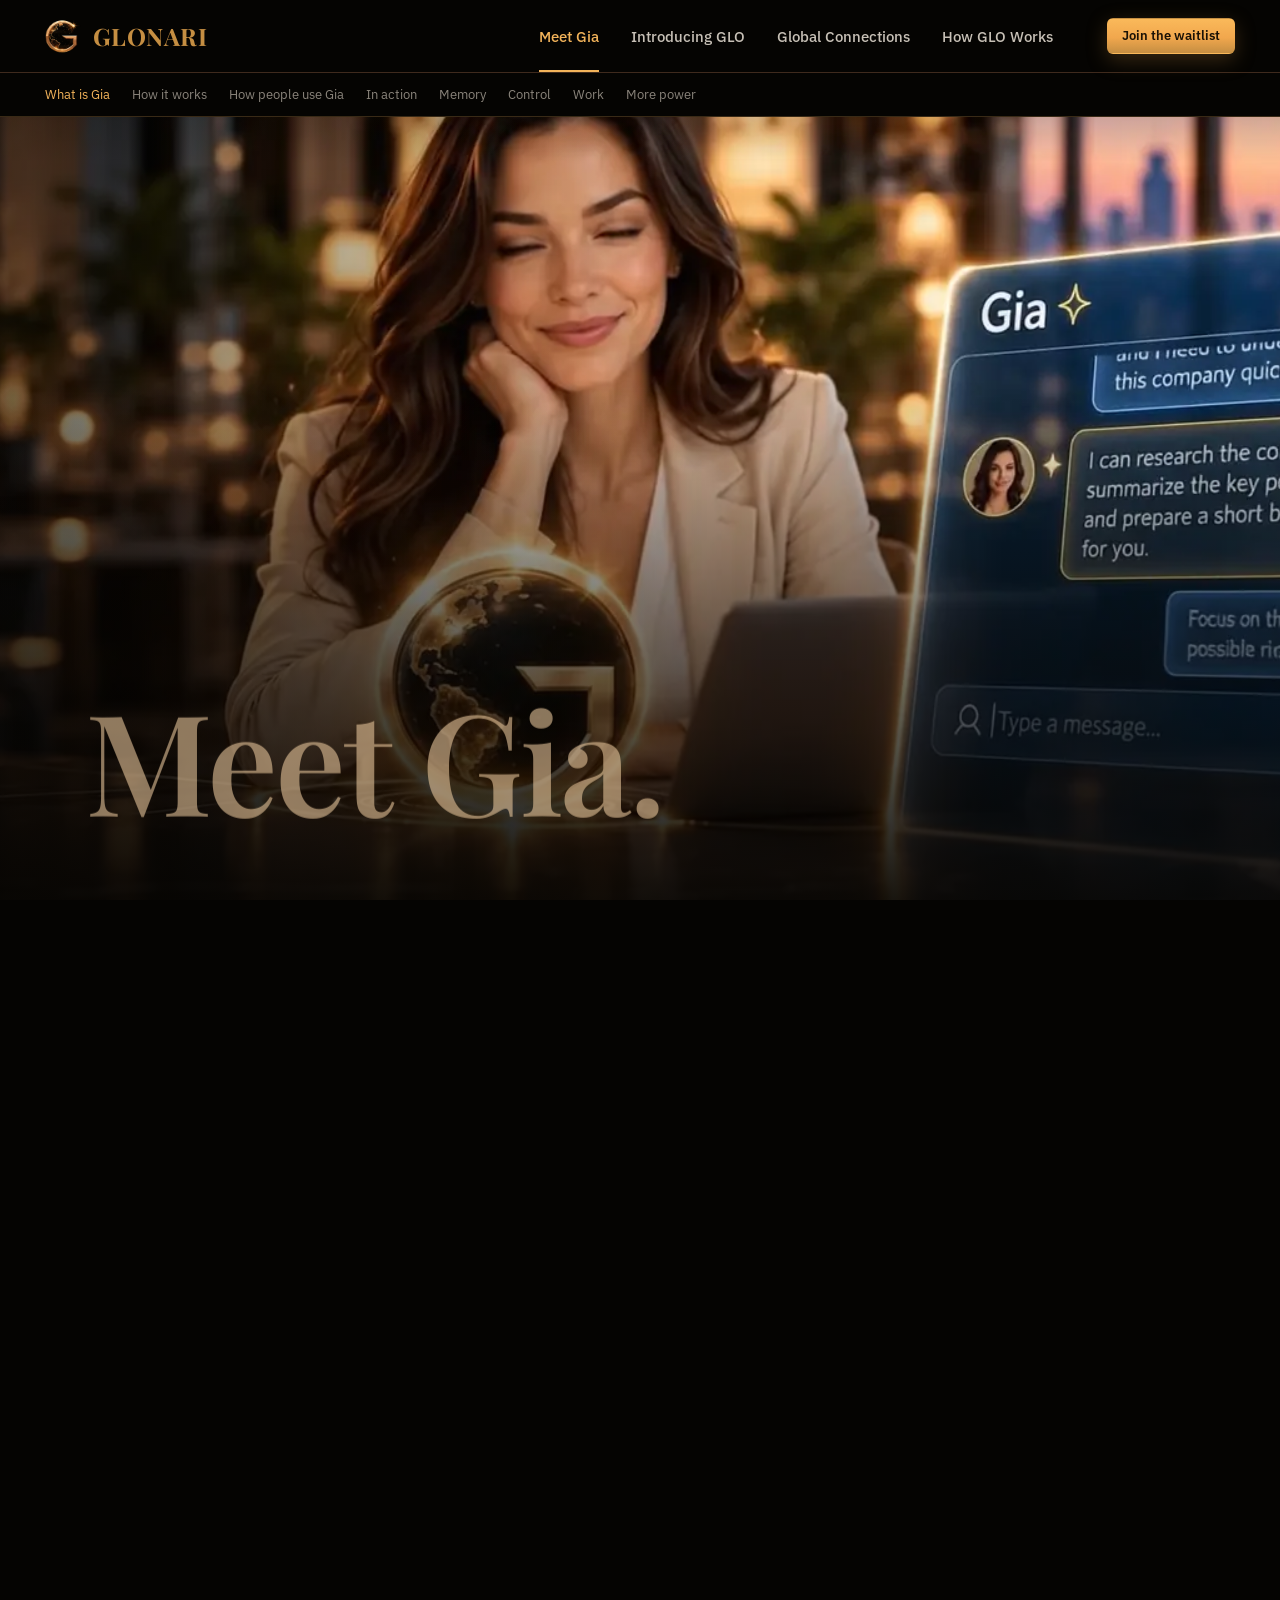
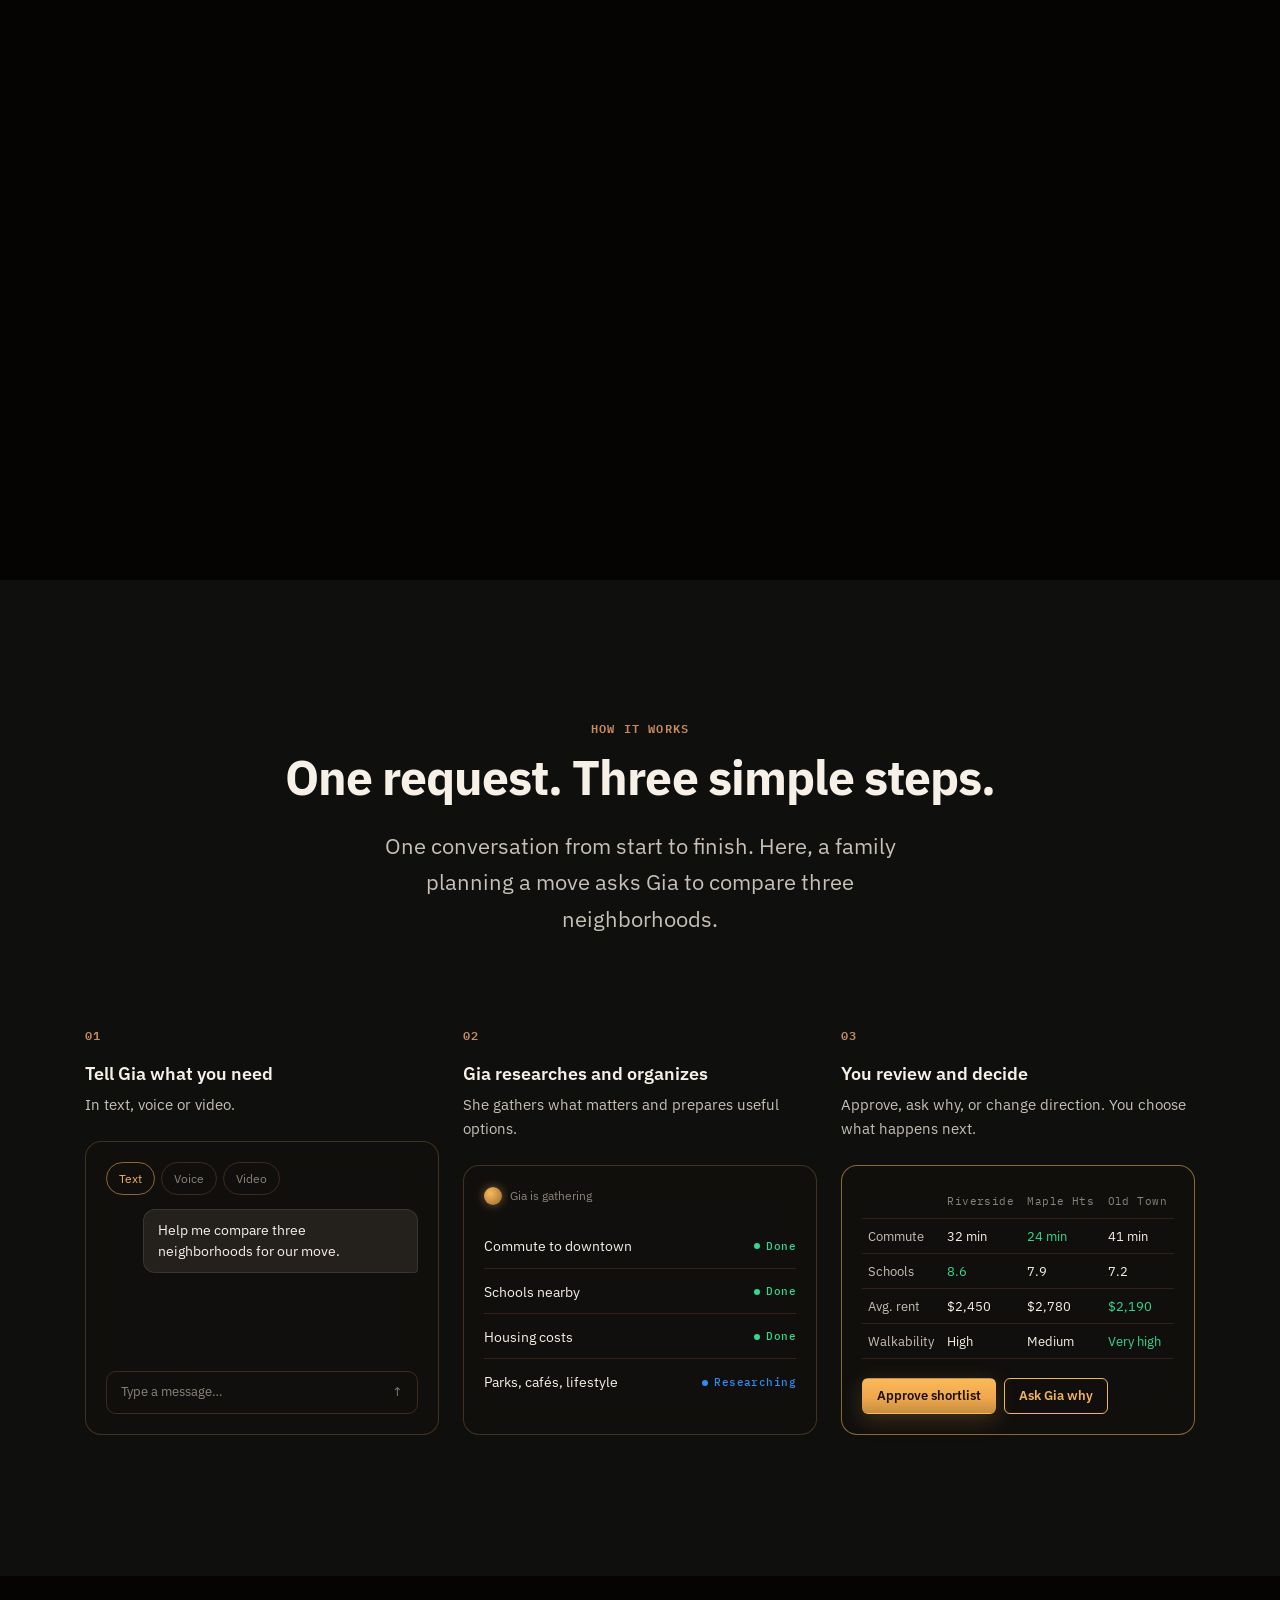
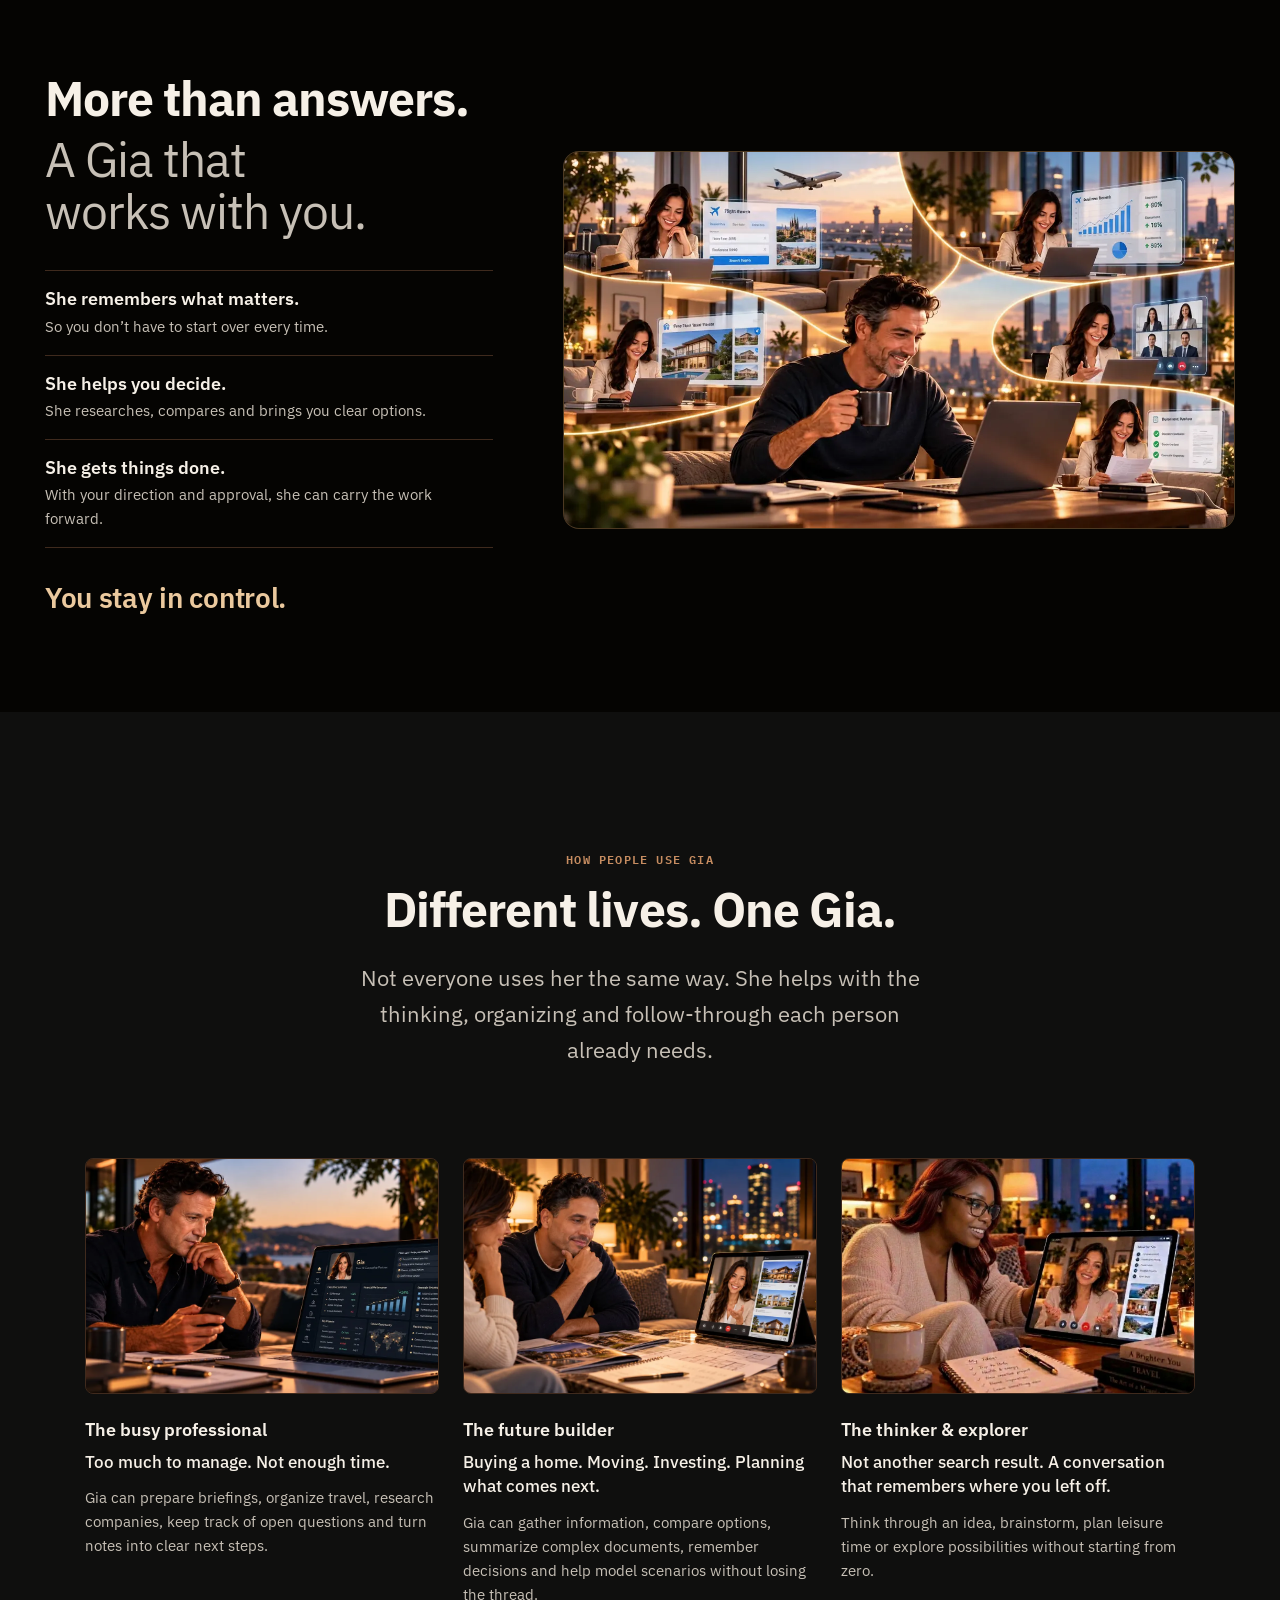
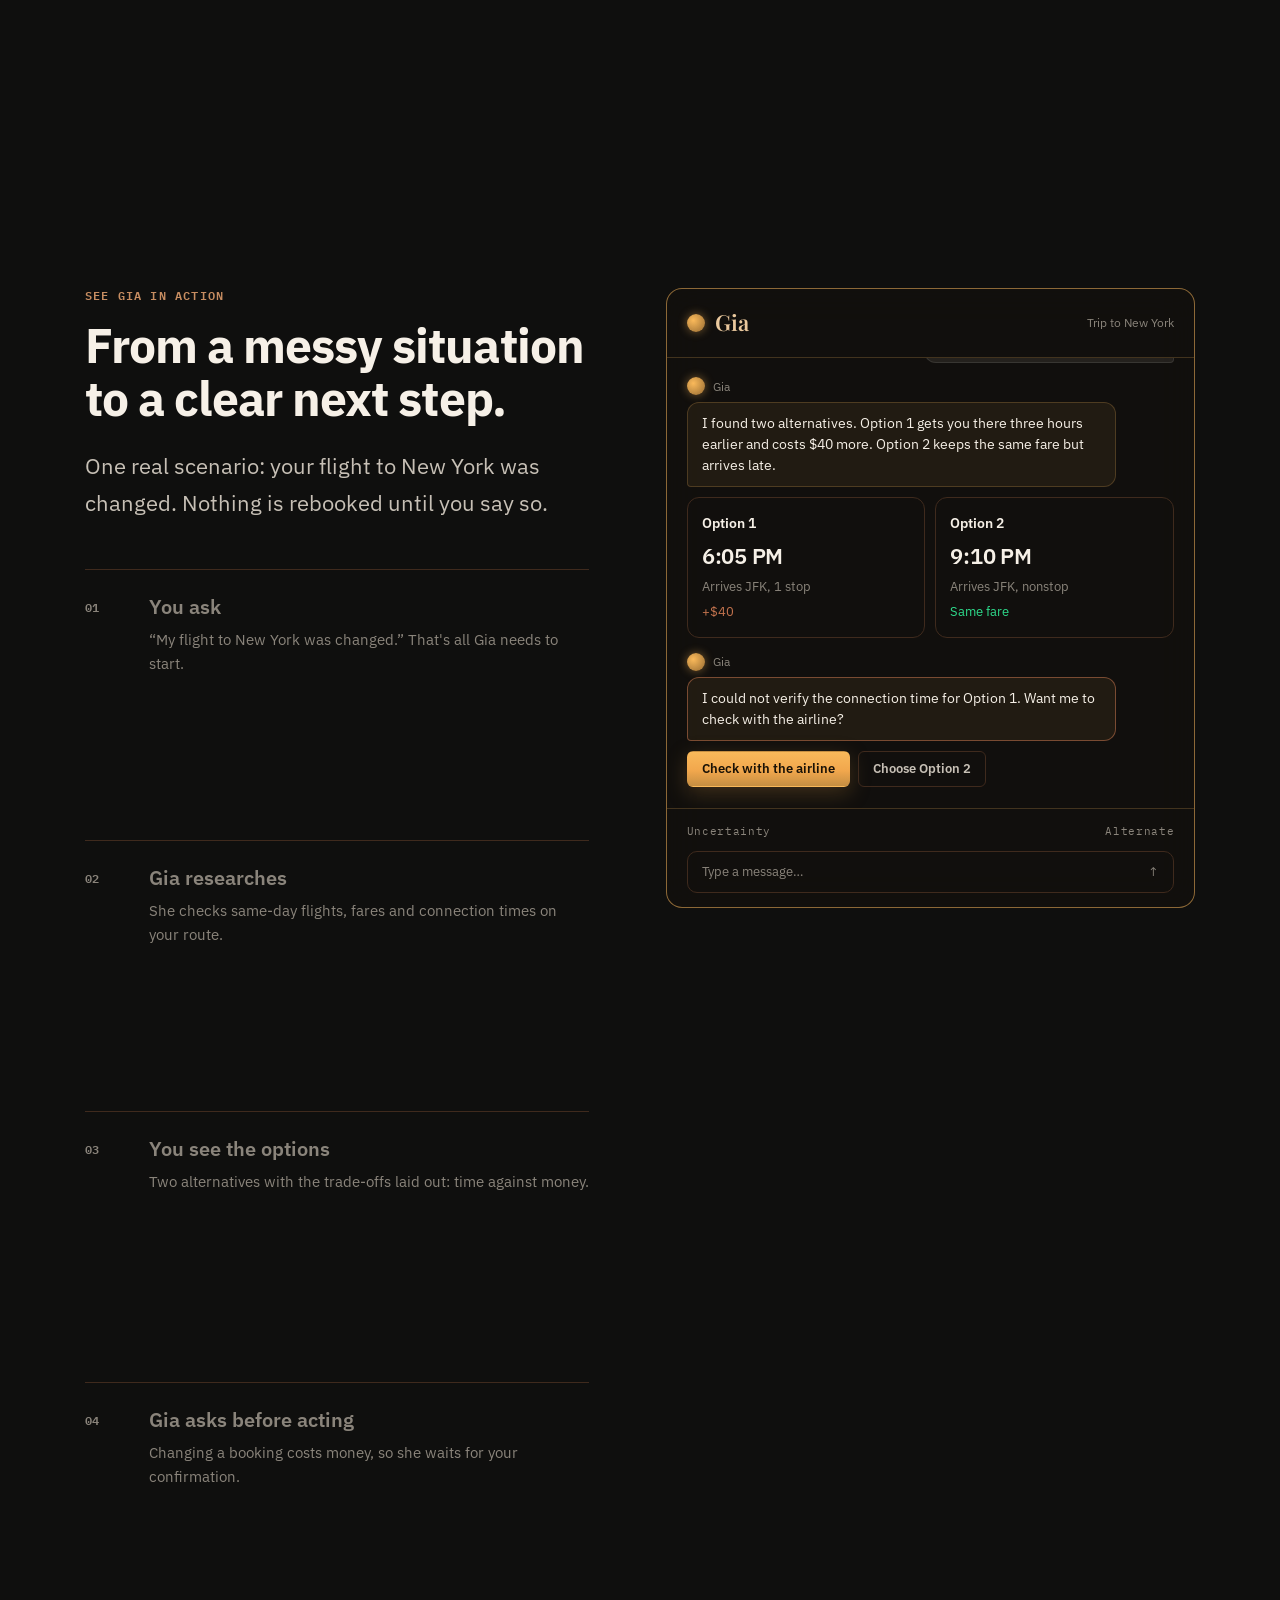
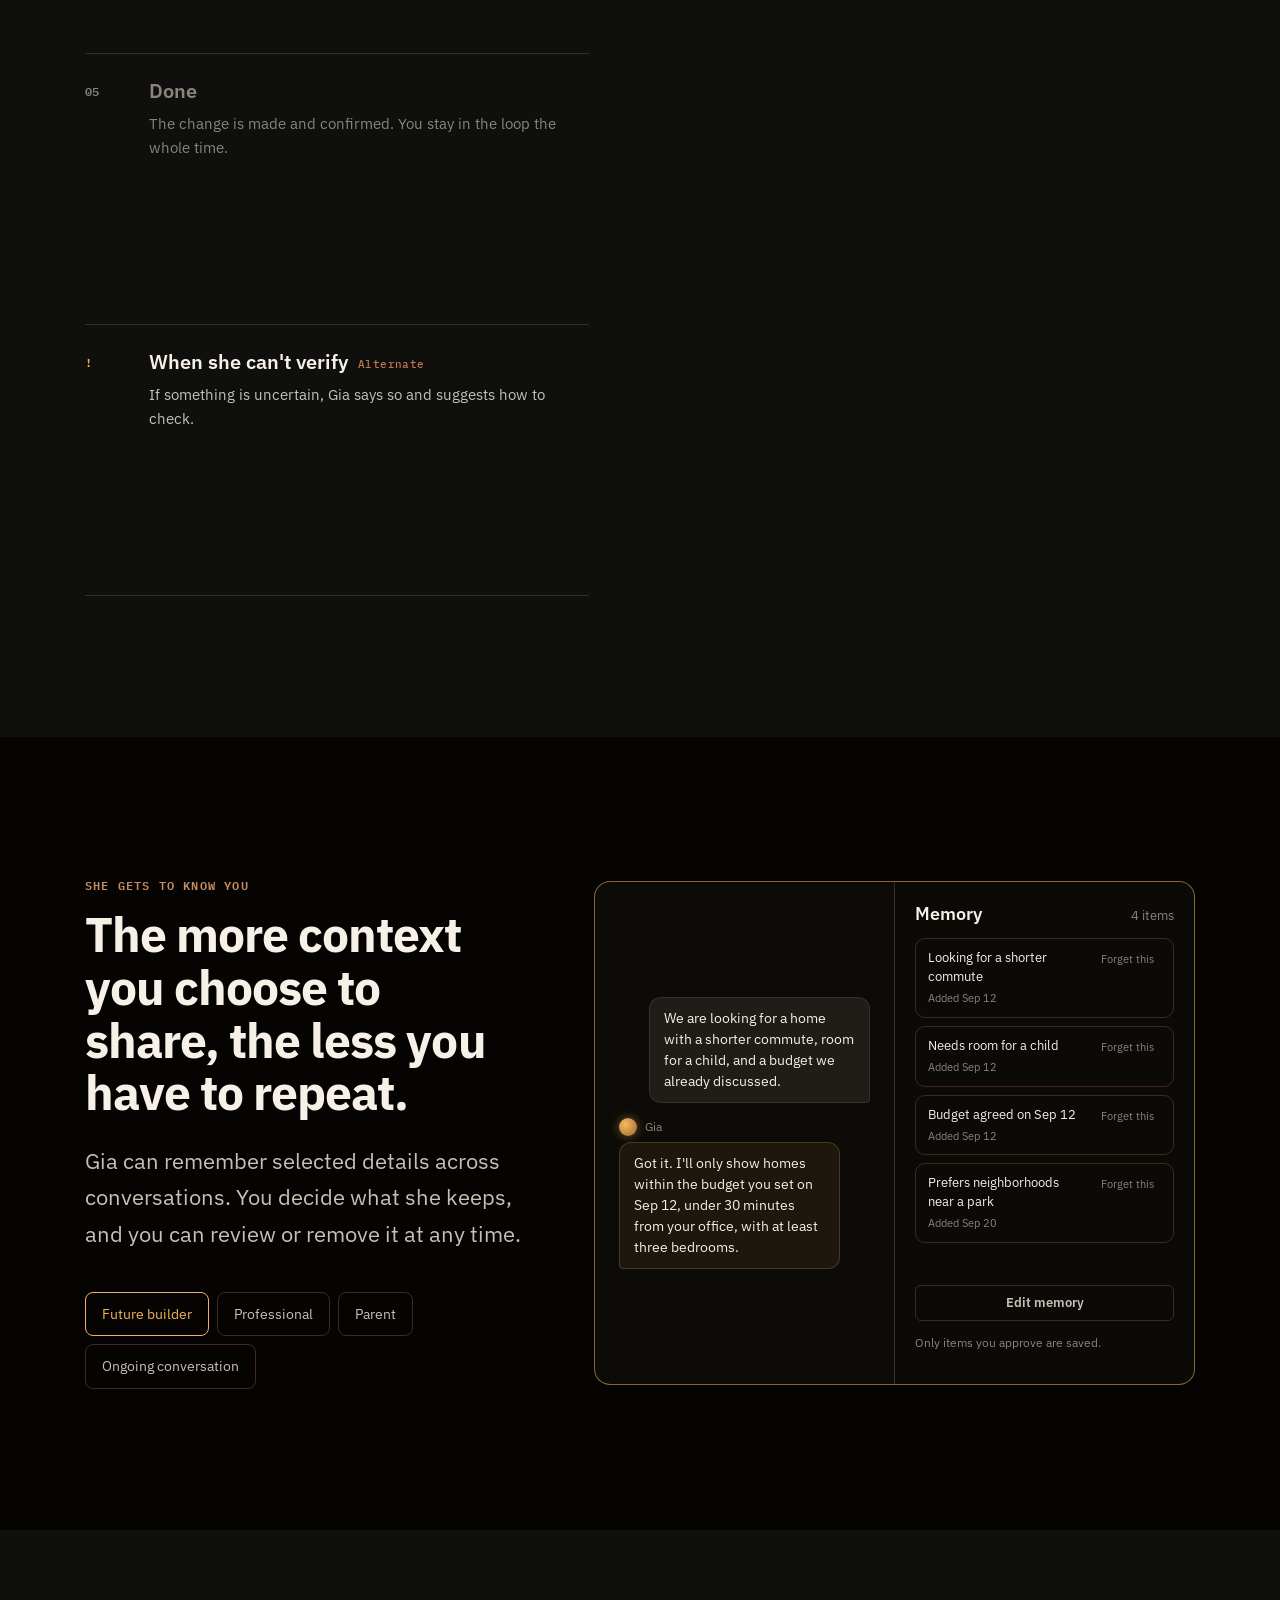
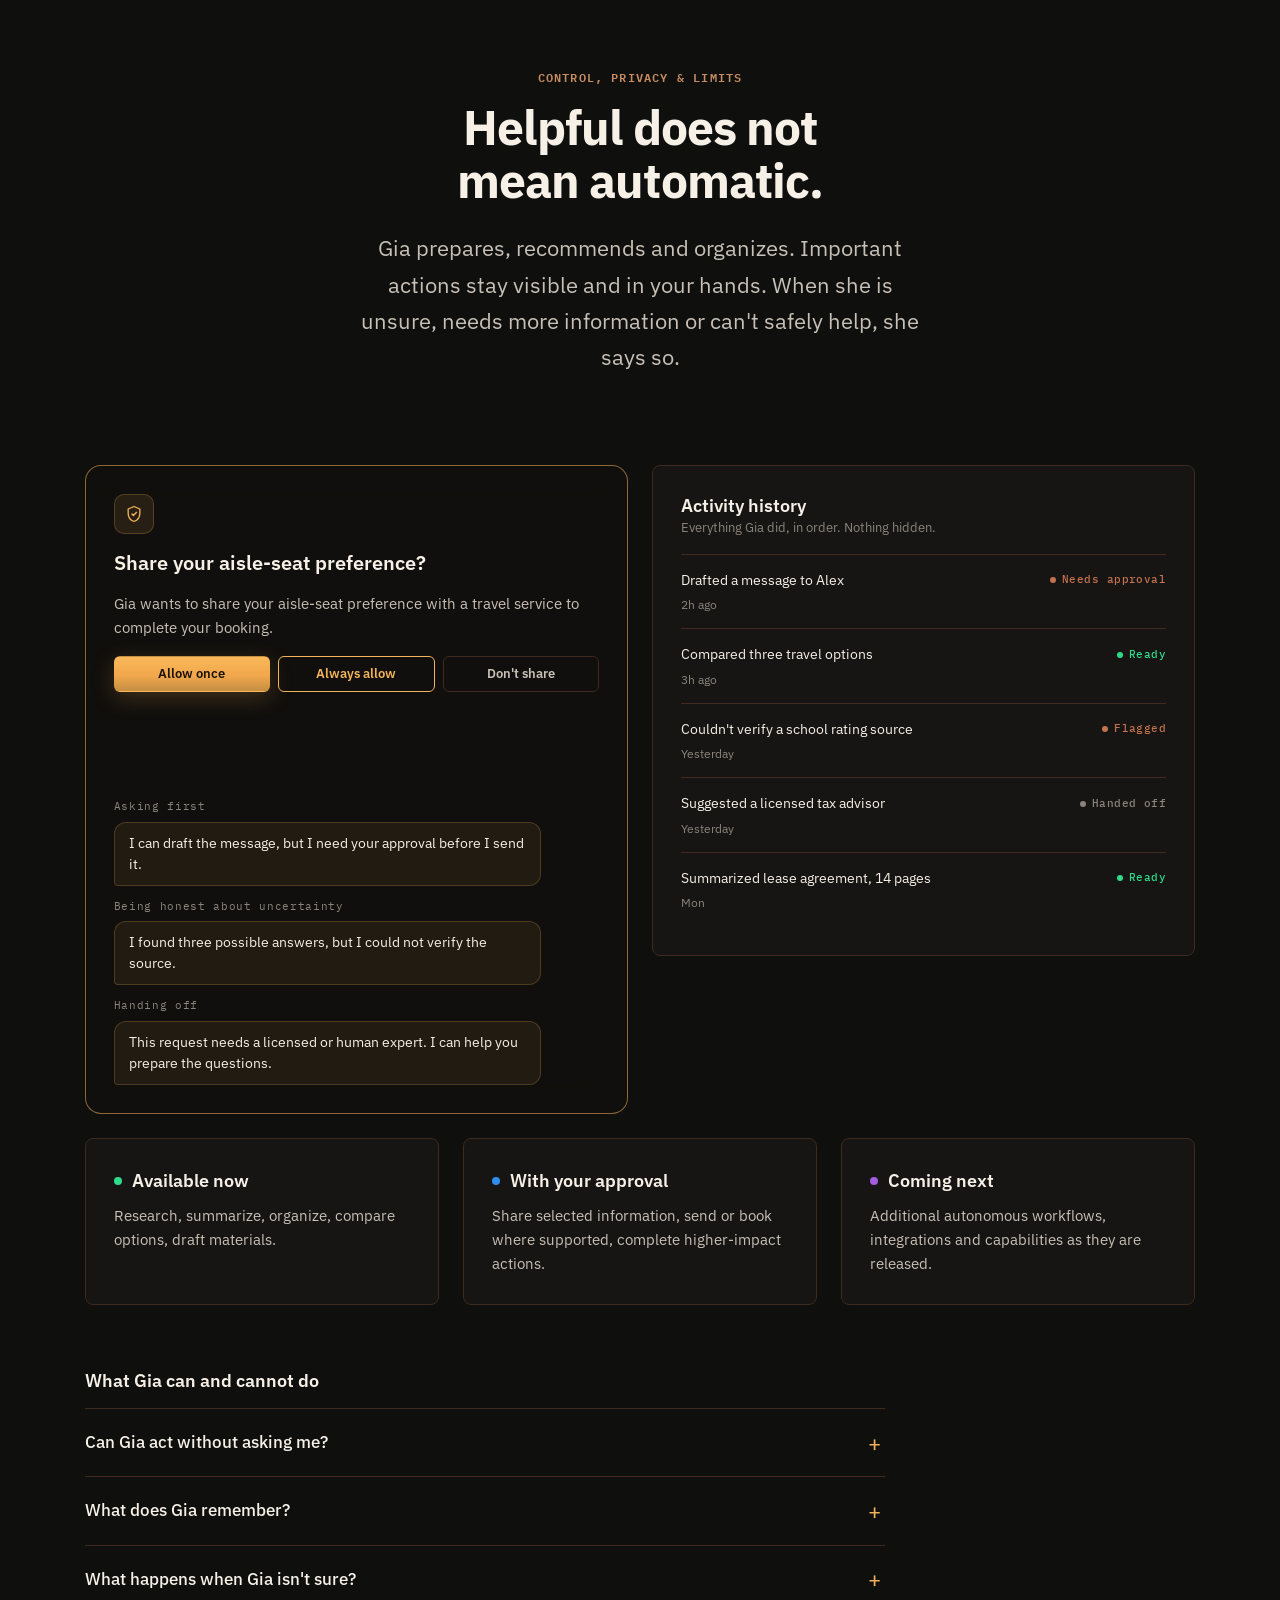
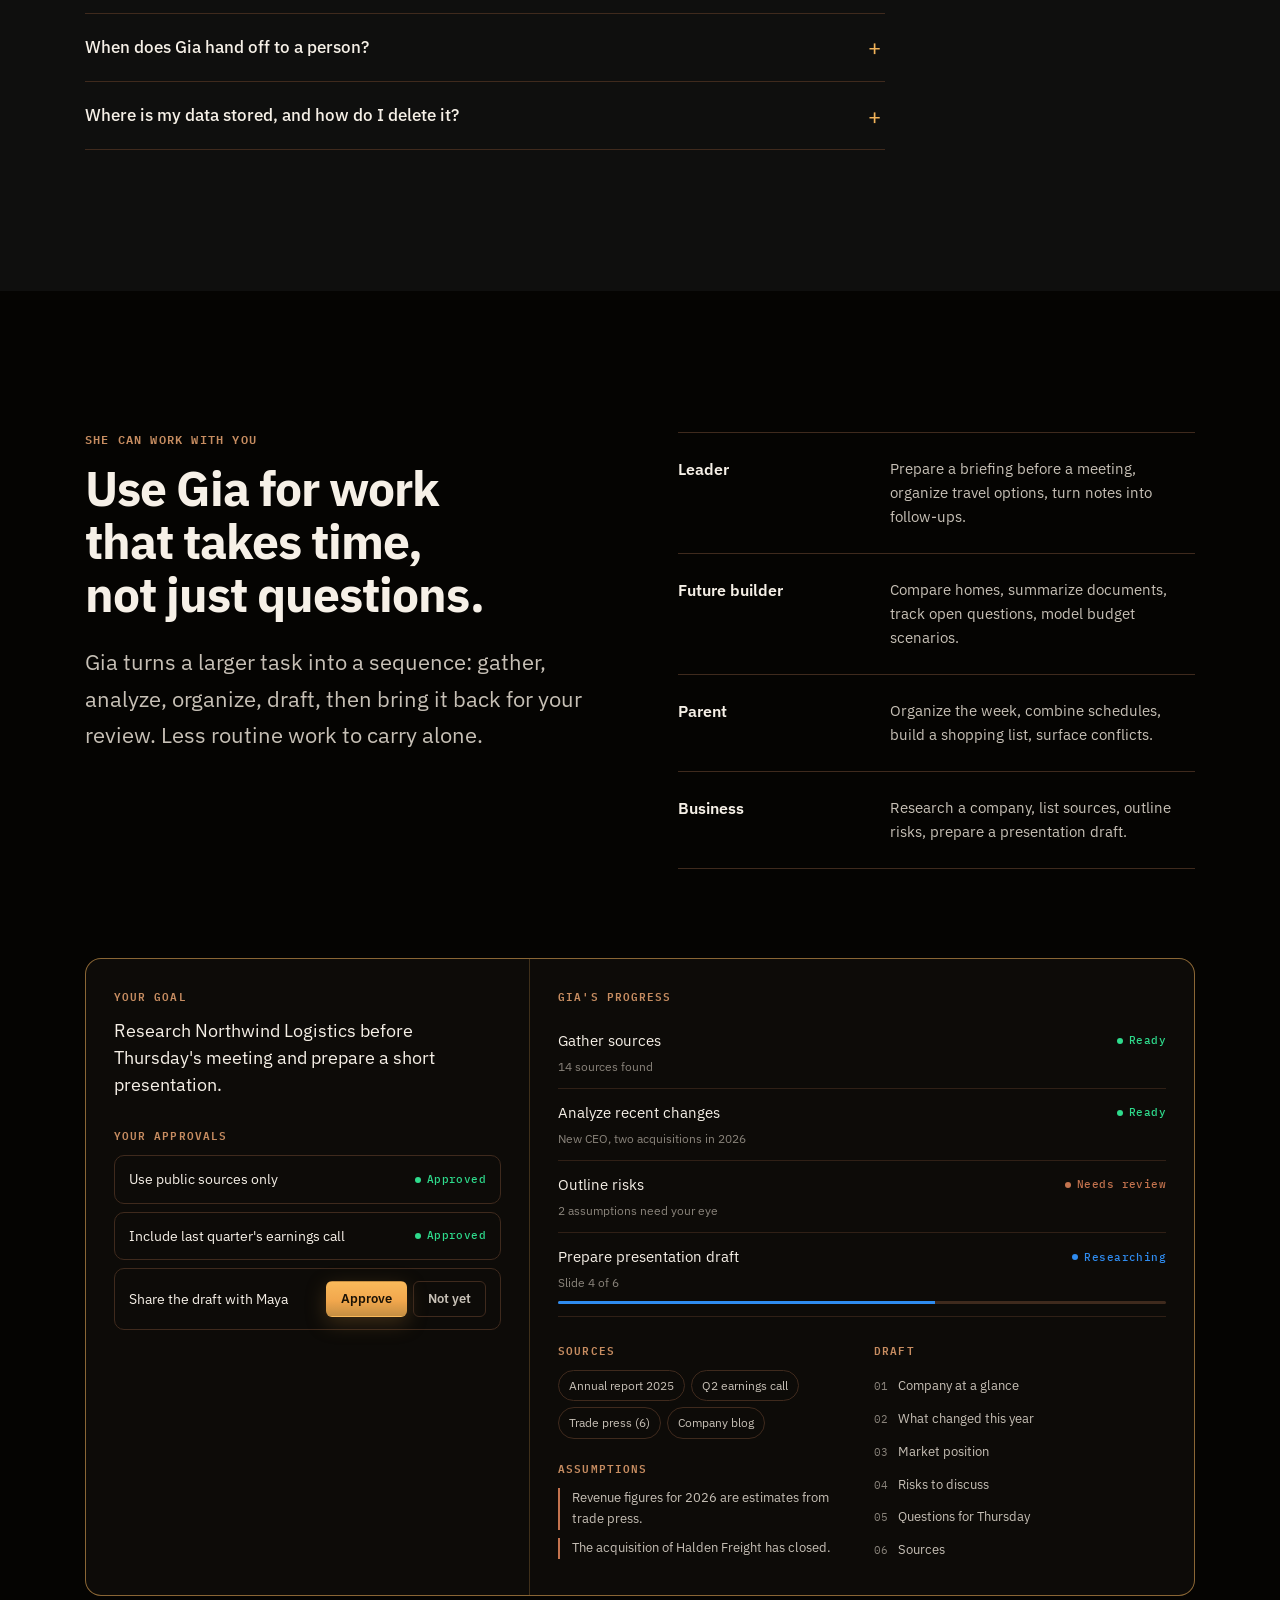
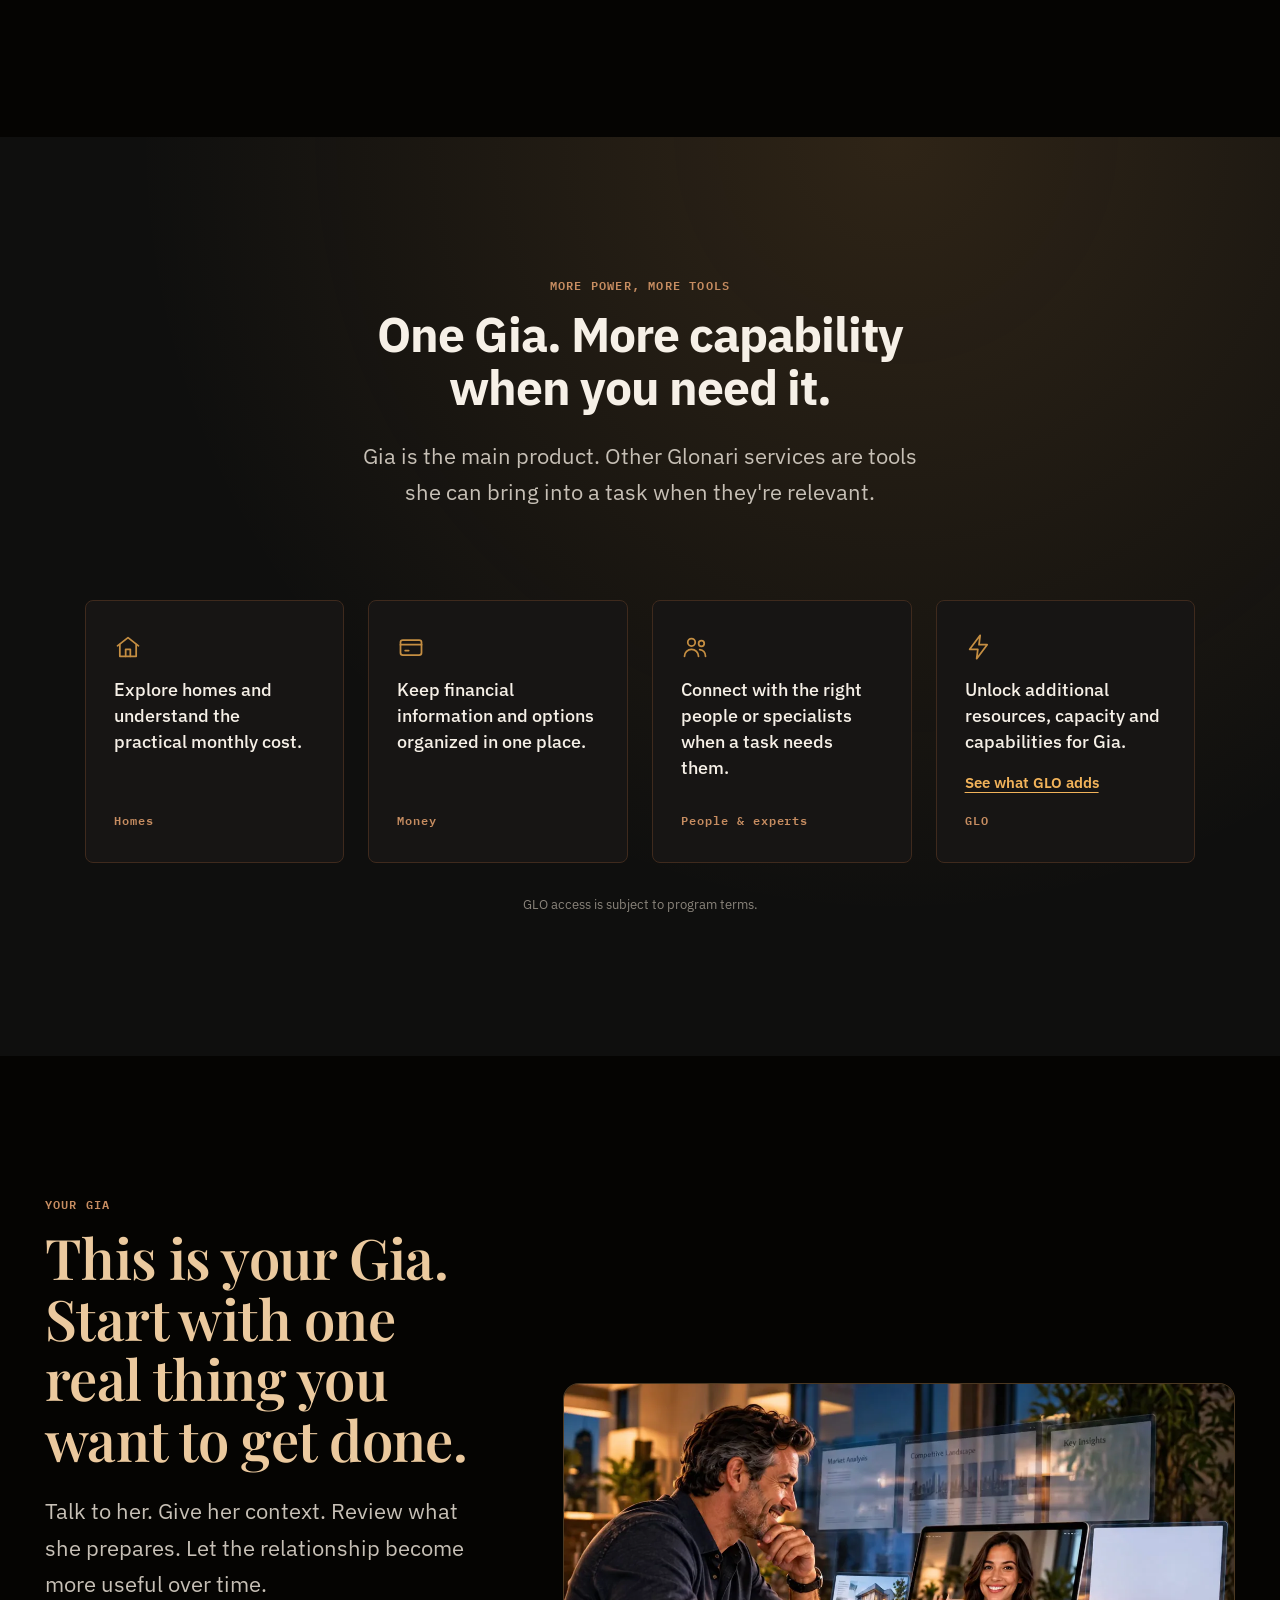
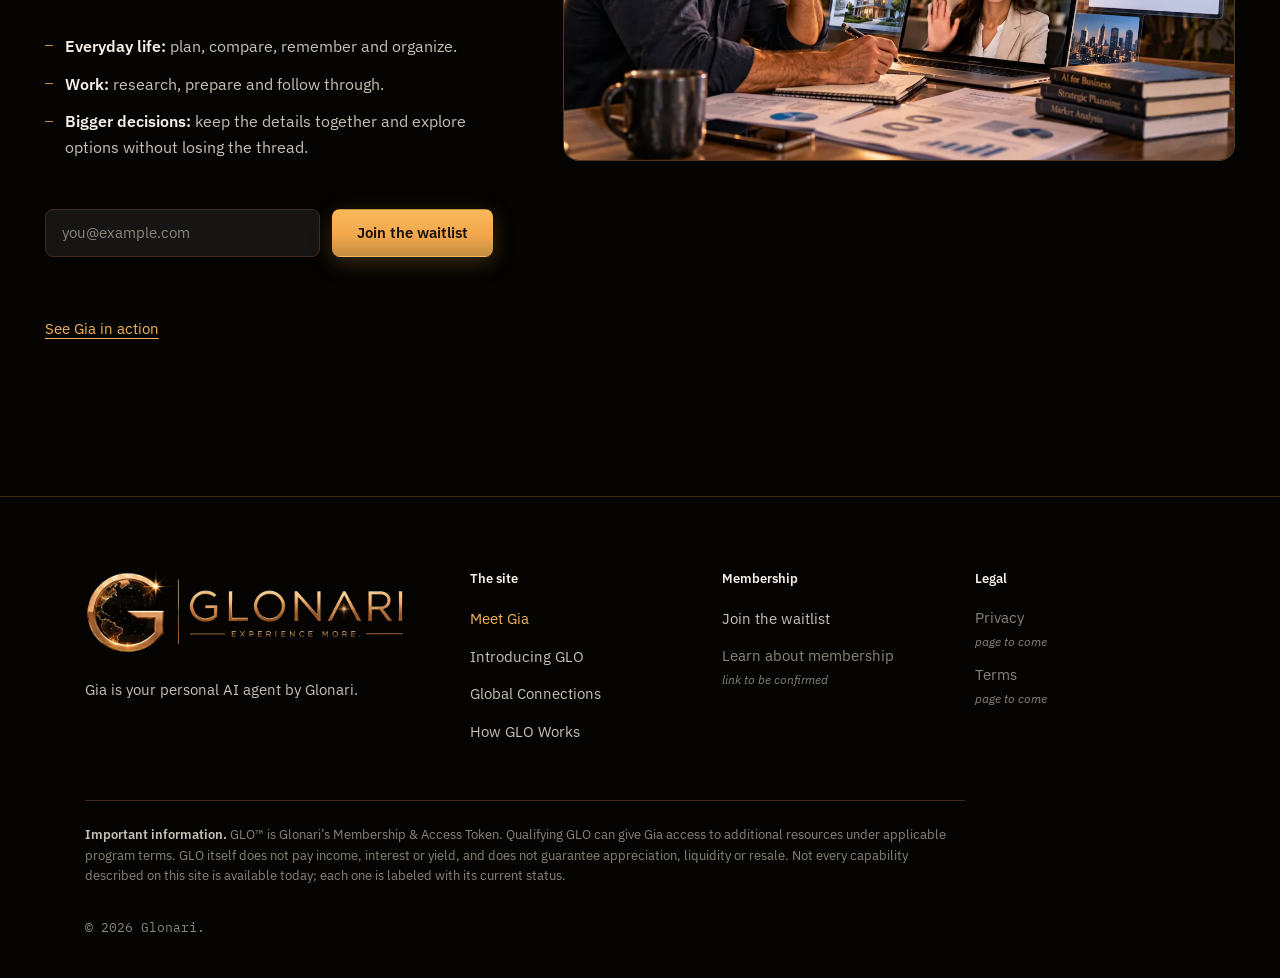
==== index.html @ 9bc53e4d "A1" ====
<!DOCTYPE html>
<html lang="en">
<head>
<meta charset="utf-8">
<meta name="viewport" content="width=device-width, initial-scale=1, viewport-fit=cover">
<title>Meet Gia — draft</title>
<link rel="preconnect" href="https://fonts.googleapis.com">
<link rel="preconnect" href="https://fonts.gstatic.com" crossorigin>
<link href="https://fonts.googleapis.com/css2?family=IBM+Plex+Mono:wght@500;600&amp;family=IBM+Plex+Sans:wght@400;500;600;700&amp;family=Playfair+Display:wght@500;600;700&amp;display=swap" rel="stylesheet">
<link rel="icon" href="assets/logo/favicon-32.png" sizes="32x32" type="image/png">
<link rel="apple-touch-icon" href="assets/logo/favicon-180.png">
<link rel="stylesheet" href="css/tokens.css">
<link rel="stylesheet" href="css/base.css">
<link rel="stylesheet" href="css/components.css">
<link rel="stylesheet" href="css/shell.css">
<link rel="stylesheet" href="css/pages/meet-gia.css">
</head>
<body class="no-js" data-page="meet-gia">
<a class="sr-only" href="#main">Skip to content</a>

<!-- shell:header -->
<header class="site-header">
  <div class="site-header__row">
    <a class="brand" href="#what" aria-label="Glonari, back to top">
      <img class="brand__mark" src="assets/logo/glonari-mark.webp" width="192" height="192" alt="">
      <span class="brand__name">Glonari</span>
    </a>
    <nav class="site-nav" aria-label="Site">
        <a href="index.html" aria-current="page">Meet Gia</a>
        <a href="glo.html">Introducing GLO</a>
        <a href="global-connections.html">Global Connections</a>
        <a href="how-glo-works.html">How GLO Works</a>
    </nav>
    <a class="btn btn--primary btn--sm header-cta" href="#join">Join the waitlist</a>
    <button class="menu-toggle" type="button" aria-expanded="false" aria-controls="mobile-menu" aria-label="Open menu"><span></span></button>
  </div>
  <div class="subnav">
    <nav class="subnav__inner" aria-label="On this page">
        <a href="#what">What is Gia</a>
        <a href="#how">How it works</a>
        <a href="#people">How people use Gia</a>
        <a href="#in-action">In action</a>
        <a href="#memory">Memory</a>
        <a href="#control">Control</a>
        <a href="#work">Work</a>
        <a href="#more-power">More power</a>
    </nav>
  </div>
  <div class="progress" aria-hidden="true"></div>
</header>
<div class="mobile-menu" id="mobile-menu">
  <nav aria-label="Site">
    <ul class="mm">
      <li class="mm__page is-current"><a href="index.html" aria-current="page">Meet Gia</a>
        <ul class="mm__sections" aria-label="On this page">
          <li><a href="#what">What is Gia</a></li>
          <li><a href="#how">How it works</a></li>
          <li><a href="#people">How people use Gia</a></li>
          <li><a href="#in-action">In action</a></li>
          <li><a href="#memory">Memory</a></li>
          <li><a href="#control">Control</a></li>
          <li><a href="#work">Work</a></li>
          <li><a href="#more-power">More power</a></li>
        </ul>
      </li>
      <li class="mm__page"><a href="glo.html">Introducing GLO</a></li>
      <li class="mm__page"><a href="global-connections.html">Global Connections</a></li>
      <li class="mm__page"><a href="how-glo-works.html">How GLO Works</a></li>
    </ul>
  </nav>
  <a class="btn btn--primary" href="#join">Join the waitlist</a>
</div>
<!-- /shell:header -->

<main id="main">

<!-- 01 HERO -->
<section class="hero" id="what" aria-label="Meet Gia">
  <div class="hero__stage">
    <canvas class="hero__canvas" aria-hidden="true"></canvas>
    <div class="hero__scrim" aria-hidden="true"></div>
    <div class="hero__copy">
      <div class="container">
        <div class="hero__caps">
          <div class="cap cap--1"><h1>Your personal AI agent for thinking, deciding and getting things done.</h1></div>
          <div class="cap cap--2" aria-hidden="true"><p class="cap__display">Meet Gia.</p></div>
          <div class="cap cap--3" aria-hidden="true"><p class="cap__display">Ask. Explore. Compare. Decide.</p></div>
          <div class="cap cap--4">
            <p class="cap__display">Gia helps you move forward — while you stay in control.</p>
            <div class="btn-row btn-row--stack">
              <a class="btn btn--primary" href="#in-action">See Gia in action</a>
              <a class="btn btn--secondary" href="#join">Join the waitlist</a>
            </div>
          </div>
        </div>
      </div>
    </div>
    <div class="hero__hint" aria-hidden="true">Scroll</div>
    <div class="hero__loading" aria-hidden="true"></div>
  </div>
</section>

<!-- 02 HOW IT WORKS -->
<section class="section" id="how" aria-labelledby="how-title">
  <div class="container">
    <header class="head--center reveal">
      <p class="eyebrow">How it works</p>
      <h2 class="h2" id="how-title">One request. Three simple steps.</h2>
      <p class="lead">One conversation from start to finish. Here, a family planning a move asks Gia to compare three neighborhoods.</p>
    </header>

    <ol class="steps gap-major">
      <li class="step">
        <div class="step__text">
          <span class="step__num">01</span>
          <h3 class="h4">Tell Gia what you need</h3>
          <p class="small">In text, voice or video.</p>
        </div>
        <div class="glass mock" aria-label="Example: the request">
          <div class="modes" aria-hidden="true"><span class="mode is-on">Text</span><span class="mode">Voice</span><span class="mode">Video</span></div>
          <div class="bubble bubble--user">Help me compare three neighborhoods for our move.</div>
          <div class="mock__input" aria-hidden="true"><span>Type a message…</span><span>↑</span></div>
        </div>
      </li>
      <li class="step">
        <div class="step__text">
          <span class="step__num">02</span>
          <h3 class="h4">Gia researches and organizes</h3>
          <p class="small">She gathers what matters and prepares useful options.</p>
        </div>
        <div class="glass mock" aria-label="Example: Gia researching">
          <div class="gia-tag"><span class="gia-dot"></span>Gia is gathering</div>
          <ul class="factor-list">
            <li>Commute to downtown <span class="status status--ready">Done</span></li>
            <li>Schools nearby <span class="status status--ready">Done</span></li>
            <li>Housing costs <span class="status status--ready">Done</span></li>
            <li>Parks, cafés, lifestyle <span class="status status--working">Researching</span></li>
          </ul>
        </div>
      </li>
      <li class="step">
        <div class="step__text">
          <span class="step__num">03</span>
          <h3 class="h4">You review and decide</h3>
          <p class="small">Approve, ask why, or change direction. You choose what happens next.</p>
        </div>
        <div class="glass mock is-active" aria-label="Example: comparison for review">
          <table class="cmp">
            <thead><tr><th scope="col"></th><th scope="col">Riverside</th><th scope="col">Maple Hts</th><th scope="col">Old Town</th></tr></thead>
            <tbody>
              <tr><th scope="row">Commute</th><td>32 min</td><td class="best">24 min</td><td>41 min</td></tr>
              <tr><th scope="row">Schools</th><td class="best">8.6</td><td>7.9</td><td>7.2</td></tr>
              <tr><th scope="row">Avg. rent</th><td>$2,450</td><td>$2,780</td><td class="best">$2,190</td></tr>
              <tr><th scope="row">Walkability</th><td>High</td><td>Medium</td><td class="best">Very high</td></tr>
            </tbody>
          </table>
          <div class="btn-row">
            <span class="btn btn--primary btn--sm">Approve shortlist</span>
            <span class="btn btn--secondary btn--sm">Ask Gia why</span>
          </div>
        </div>
      </li>
    </ol>
  </div>
</section>

<!-- 02b A GIA THAT WORKS WITH YOU (breather) -->
<section class="section section--compact section--deep" id="with-you" data-nav="how" aria-labelledby="with-you-title">
  <div class="container breather">
    <div class="breather__text reveal">
      <h2 class="h2" id="with-you-title">More than answers.<span class="breather__sub">A Gia that works with you.</span></h2>
      <ul class="pillars">
        <li><h3 class="h4">She remembers what matters.</h3><p class="small">So you don’t have to start over every time.</p></li>
        <li><h3 class="h4">She helps you decide.</h3><p class="small">She researches, compares and brings you clear options.</p></li>
        <li><h3 class="h4">She gets things done.</h3><p class="small">With your direction and approval, she can carry the work forward.</p></li>
      </ul>
      <p class="breather__close">You stay in control.</p>
    </div>
    <figure class="breather__media">
      <video class="breather__video" src="assets/video/works-with-you.mp4" poster="assets/images/works-with-you-start.webp" data-end-poster="assets/images/works-with-you-end.webp" width="1280" height="720" muted playsinline preload="auto" aria-hidden="true"></video>
    </figure>
  </div>
</section>

<!-- 03 HOW PEOPLE USE GIA -->
<section class="section" id="people" aria-labelledby="people-title">
  <div class="container">
    <header class="head--center reveal">
      <p class="eyebrow">How people use Gia</p>
      <h2 class="h2" id="people-title">Different lives. One Gia.</h2>
      <p class="lead">Not everyone uses her the same way. She helps with the thinking, organizing and follow-through each person already needs.</p>
    </header>

    <div class="personas gap-major">
      <figure class="persona">
        <img class="persona__img" src="assets/images/busy-professional.webp" width="1200" height="675" loading="lazy" decoding="async" style="object-position: 38% 50%" alt="A man at an outdoor table at sunset checks his phone, with Gia's executive summary open on his laptop">
        <figcaption class="persona__body">
          <h3 class="h4">The busy professional</h3>
          <p class="persona__tag">Too much to manage. Not enough time.</p>
          <p class="small">Gia can prepare briefings, organize travel, research companies, keep track of open questions and turn notes into clear next steps.</p>
        </figcaption>
      </figure>
      <figure class="persona">
        <img class="persona__img" src="assets/images/couple-comparing-homes.webp" width="1200" height="675" loading="lazy" decoding="async" style="object-position: 55% 50%" alt="A couple at home in the evening compares house listings with Gia on a tablet, brochures and a floor plan on the table">
        <figcaption class="persona__body">
          <h3 class="h4">The future builder</h3>
          <p class="persona__tag">Buying a home. Moving. Investing. Planning what comes next.</p>
          <p class="small">Gia can gather information, compare options, summarize complex documents, remember decisions and help model scenarios without losing the thread.</p>
        </figcaption>
      </figure>
      <figure class="persona">
        <img class="persona__img" src="assets/images/quiet-moment.webp" width="1200" height="900" loading="lazy" decoding="async" style="object-position: 50% 45%" alt="A woman relaxing on her sofa talks with Gia on a tablet about ideas from her notebook">
        <figcaption class="persona__body">
          <h3 class="h4">The thinker &amp; explorer</h3>
          <p class="persona__tag">Not another search result. A conversation that remembers where you left off.</p>
          <p class="small">Think through an idea, brainstorm, plan leisure time or explore possibilities without starting from zero.</p>
        </figcaption>
      </figure>
    </div>
  </div>
</section>

<!-- 04 SEE GIA IN ACTION -->
<section class="section" id="in-action" aria-labelledby="action-title">
  <div class="container">
    <div class="action">
      <div class="action__list">
        <header class="reveal">
          <p class="eyebrow">See Gia in action</p>
          <h2 class="h2" id="action-title">From a messy situation to a clear next step.</h2>
          <p class="lead">One real scenario: your flight to New York was changed. Nothing is rebooked until you say so.</p>
        </header>
        <ol class="action__rows" id="action-rows">
          <li class="arow is-active"><button type="button" data-state="0"><span class="arow__mark">01</span><span class="arow__title">You ask</span><span class="arow__desc">“My flight to New York was changed.” That's all Gia needs to start.</span></button></li>
          <li class="arow"><button type="button" data-state="1"><span class="arow__mark">02</span><span class="arow__title">Gia researches</span><span class="arow__desc">She checks same-day flights, fares and connection times on your route.</span></button></li>
          <li class="arow"><button type="button" data-state="2"><span class="arow__mark">03</span><span class="arow__title">You see the options</span><span class="arow__desc">Two alternatives with the trade-offs laid out: time against money.</span></button></li>
          <li class="arow"><button type="button" data-state="3"><span class="arow__mark">04</span><span class="arow__title">Gia asks before acting</span><span class="arow__desc">Changing a booking costs money, so she waits for your confirmation.</span></button></li>
          <li class="arow"><button type="button" data-state="4"><span class="arow__mark">05</span><span class="arow__title">Done</span><span class="arow__desc">The change is made and confirmed. You stay in the loop the whole time.</span></button></li>
          <li class="arow arow--alt"><button type="button" data-state="5"><span class="arow__mark">!</span><span class="arow__title">When she can't verify</span><span class="arow__desc">If something is uncertain, Gia says so and suggests how to check.</span></button></li>
        </ol>
      </div>
      <div class="action__panel">
        <div class="glass phone is-active" role="region" aria-label="Gia conversation example" aria-live="polite">
          <div class="phone__head"><span class="gia-dot"></span><span class="phone__title">Gia</span><span class="phone__sub">Trip to New York</span></div>
          <div class="phone__body" id="phone-body"></div>
          <div class="phone__foot">
            <div class="phone__state"><span id="phone-state">Request</span><span id="phone-count">1 / 5</span></div>
            <div class="mock__input" aria-hidden="true"><span>Type a message…</span><span>↑</span></div>
          </div>
        </div>
      </div>
    </div>
  </div>
</section>

<!-- 05 MEMORY -->
<section class="section section--deep" id="memory" aria-labelledby="memory-title">
  <div class="container split split--mem">
    <div>
      <header class="reveal">
        <p class="eyebrow">She gets to know you</p>
        <h2 class="h2" id="memory-title">The more context you choose to share, the less you have to repeat.</h2>
        <p class="lead">Gia can remember selected details across conversations. You decide what she keeps, and you can review or remove it at any time.</p>
      </header>
      <div class="tabs" role="tablist" aria-label="Memory examples">
        <button class="tab" role="tab" aria-selected="true" aria-controls="mem-panel" data-mem="builder">Future builder</button>
        <button class="tab" role="tab" aria-selected="false" aria-controls="mem-panel" data-mem="pro" tabindex="-1">Professional</button>
        <button class="tab" role="tab" aria-selected="false" aria-controls="mem-panel" data-mem="parent" tabindex="-1">Parent</button>
        <button class="tab" role="tab" aria-selected="false" aria-controls="mem-panel" data-mem="talk" tabindex="-1">Ongoing conversation</button>
      </div>
    </div>
    <div class="glass mem is-active" id="mem-panel" role="tabpanel">
      <div class="mem__chat" id="mem-chat"></div>
      <aside class="mem__side" aria-label="Memory">
        <div class="mem__head"><span class="h4">Memory</span><span class="caption" id="mem-count"></span></div>
        <ul class="mem__list" id="mem-list"></ul>
        <div class="mem__toast" id="mem-toast" aria-live="polite"></div>
        <button class="btn btn--ghost btn--sm" type="button" id="mem-edit">Edit memory</button>
        <p class="mem__note">Only items you approve are saved.</p>
      </aside>
    </div>
  </div>
</section>

<!-- 06 CONTROL, PRIVACY & LIMITS -->
<section class="section" id="control" aria-labelledby="control-title">
  <div class="container">
    <header class="head--center reveal">
      <p class="eyebrow">Control, privacy &amp; limits</p>
      <h2 class="h2" id="control-title">Helpful does not mean automatic.</h2>
      <p class="lead">Gia prepares, recommends and organizes. Important actions stay visible and in your hands. When she is unsure, needs more information or can't safely help, she says so.</p>
    </header>

    <div class="control gap-major">
      <div class="glass perm is-active" aria-labelledby="perm-q">
        <div class="perm__icon" aria-hidden="true">
          <svg width="20" height="20" viewBox="0 0 24 24" fill="none" stroke="#F2B35A" stroke-width="1.6" stroke-linecap="round" stroke-linejoin="round"><path d="M12 3l7 3v5c0 4.5-3 8.5-7 10-4-1.5-7-5.5-7-10V6l7-3z"/><path d="M9.5 12l1.8 1.8L15 10"/></svg>
        </div>
        <p class="perm__q" id="perm-q">Share your aisle-seat preference?</p>
        <p class="small">Gia wants to share your aisle-seat preference with a travel service to complete your booking.</p>
        <div class="perm__choices" id="perm-choices">
          <button class="btn btn--primary btn--sm" type="button" data-perm="Allow once">Allow once</button>
          <button class="btn btn--secondary btn--sm" type="button" data-perm="Always allow">Always allow</button>
          <button class="btn btn--ghost btn--sm" type="button" data-perm="Don't share">Don't share</button>
        </div>
        <p class="perm__result" id="perm-result" aria-live="polite"></p>
        <div class="says">
          <div class="say"><span class="say__label">Asking first</span><div class="bubble bubble--gia">I can draft the message, but I need your approval before I send it.</div></div>
          <div class="say"><span class="say__label">Being honest about uncertainty</span><div class="bubble bubble--gia">I found three possible answers, but I could not verify the source.</div></div>
          <div class="say"><span class="say__label">Handing off</span><div class="bubble bubble--gia">This request needs a licensed or human expert. I can help you prepare the questions.</div></div>
        </div>
      </div>

      <div class="card">
        <h3 class="h4">Activity history</h3>
        <p class="caption">Everything Gia did, in order. Nothing hidden.</p>
        <ul class="log" id="log">
          <li>Drafted a message to Alex<small>2h ago</small><span class="status status--review">Needs approval</span></li>
          <li>Compared three travel options<small>3h ago</small><span class="status status--ready">Ready</span></li>
          <li>Couldn't verify a school rating source<small>Yesterday</small><span class="status status--review">Flagged</span></li>
          <li>Suggested a licensed tax advisor<small>Yesterday</small><span class="status status--muted">Handed off</span></li>
          <li>Summarized lease agreement, 14 pages<small>Mon</small><span class="status status--ready">Ready</span></li>
        </ul>
      </div>
    </div>

    <div class="tiers">
      <div class="card tier" style="--dot: var(--gp-green)"><h3 class="tier__name">Available now</h3><p class="small">Research, summarize, organize, compare options, draft materials.</p></div>
      <div class="card tier" style="--dot: var(--gp-blue)"><h3 class="tier__name">With your approval</h3><p class="small">Share selected information, send or book where supported, complete higher-impact actions.</p></div>
      <div class="card tier" style="--dot: var(--gp-violet)"><h3 class="tier__name">Coming next</h3><p class="small">Additional autonomous workflows, integrations and capabilities as they are released.</p></div>
    </div>

    <div class="faq">
      <h3 class="h4">What Gia can and cannot do</h3>
      <details><summary>Can Gia act without asking me?</summary><p class="small">Not for anything important. She can research, summarize and draft on her own. Sending, sharing, booking or paying always waits for your approval.</p></details>
      <details><summary>What does Gia remember?</summary><p class="small">Only what you choose to save. You can review, edit or remove any item in Memory at any time.</p></details>
      <details><summary>What happens when Gia isn't sure?</summary><p class="small">She tells you what she couldn't verify and suggests how to check it, instead of guessing.</p></details>
      <details><summary>When does Gia hand off to a person?</summary><p class="small">When a request needs a licensed professional or a human expert. She says so and helps you prepare.</p></details>
      <details><summary>Where is my data stored, and how do I delete it?</summary><p class="small placeholder-note">Placeholder: storage, deletion and access details to be confirmed by the product and legal teams before launch.</p></details>
    </div>
  </div>
</section>

<!-- 07 WORK -->
<section class="section section--deep" id="work" aria-labelledby="work-title">
  <div class="container">
    <div class="split" style="align-items: start;">
      <header class="reveal">
        <p class="eyebrow">She can work with you</p>
        <h2 class="h2" id="work-title">Use Gia for work that takes time, not just questions.</h2>
        <p class="lead">Gia turns a larger task into a sequence: gather, analyze, organize, draft, then bring it back for your review. Less routine work to carry alone.</p>
      </header>
      <ul class="examples">
        <li><b>Leader</b><span class="small">Prepare a briefing before a meeting, organize travel options, turn notes into follow-ups.</span></li>
        <li><b>Future builder</b><span class="small">Compare homes, summarize documents, track open questions, model budget scenarios.</span></li>
        <li><b>Parent</b><span class="small">Organize the week, combine schedules, build a shopping list, surface conflicts.</span></li>
        <li><b>Business</b><span class="small">Research a company, list sources, outline risks, prepare a presentation draft.</span></li>
      </ul>
    </div>

    <div class="glass ws gap-major is-active" aria-label="Example task workspace">
      <div class="ws__pane">
        <p class="ws__label">Your goal</p>
        <p class="ws__goal">Research Northwind Logistics before Thursday's meeting and prepare a short presentation.</p>
        <p class="ws__label">Your approvals</p>
        <ul class="appr">
          <li>Use public sources only <span class="status status--ready">Approved</span></li>
          <li>Include last quarter's earnings call <span class="status status--ready">Approved</span></li>
          <li id="appr-share">Share the draft with Maya <span class="btn-row" style="gap:6px"><button class="btn btn--primary btn--sm" type="button" data-appr="yes">Approve</button><button class="btn btn--ghost btn--sm" type="button" data-appr="no">Not yet</button></span></li>
        </ul>
      </div>
      <div class="ws__pane">
        <p class="ws__label">Gia's progress</p>
        <ul class="tasks">
          <li>Gather sources<small>14 sources found</small><span class="status status--ready">Ready</span></li>
          <li>Analyze recent changes<small>New CEO, two acquisitions in 2026</small><span class="status status--ready">Ready</span></li>
          <li>Outline risks<small>2 assumptions need your eye</small><span class="status status--review">Needs review</span></li>
          <li>Prepare presentation draft<small>Slide 4 of 6</small><span class="status status--working">Researching</span><span class="bar"><i></i></span></li>
        </ul>
        <div class="ws__cols">
          <div>
            <p class="ws__label">Sources</p>
            <div class="chips"><span class="chip">Annual report 2025</span><span class="chip">Q2 earnings call</span><span class="chip">Trade press (6)</span><span class="chip">Company blog</span></div>
            <p class="ws__label" style="margin-top:20px">Assumptions</p>
            <div style="display:grid;gap:8px">
              <p class="assume">Revenue figures for 2026 are estimates from trade press.</p>
              <p class="assume">The acquisition of Halden Freight has closed.</p>
            </div>
          </div>
          <div>
            <p class="ws__label">Draft</p>
            <ol class="draft"><li>Company at a glance</li><li>What changed this year</li><li>Market position</li><li>Risks to discuss</li><li>Questions for Thursday</li><li>Sources</li></ol>
          </div>
        </div>
      </div>
    </div>
  </div>
</section>

<!-- 08 MORE POWER -->
<section class="section section--glow" id="more-power" aria-labelledby="power-title">
  <div class="container">
    <header class="head--center reveal">
      <p class="eyebrow">More power, more tools</p>
      <h2 class="h2" id="power-title">One Gia. More capability when you need it.</h2>
      <p class="lead">Gia is the main product. Other Glonari services are tools she can bring into a task when they're relevant.</p>
    </header>
    <div class="tools gap-major">
      <div class="card tool">
        <svg width="28" height="28" viewBox="0 0 24 24" fill="none" stroke="currentColor" stroke-width="1.5" stroke-linecap="round" stroke-linejoin="round" aria-hidden="true"><path d="M3 11l9-7 9 7"/><path d="M5 10v10h14V10"/><path d="M10 20v-6h4v6"/></svg>
        <p class="tool__text">Explore homes and understand the practical monthly cost.</p>
        <span class="tool__name">Homes</span>
      </div>
      <div class="card tool">
        <svg width="28" height="28" viewBox="0 0 24 24" fill="none" stroke="currentColor" stroke-width="1.5" stroke-linecap="round" stroke-linejoin="round" aria-hidden="true"><rect x="3" y="6" width="18" height="13" rx="2"/><path d="M3 10h18"/><path d="M7 15h3"/></svg>
        <p class="tool__text">Keep financial information and options organized in one place.</p>
        <span class="tool__name">Money</span>
      </div>
      <div class="card tool">
        <svg width="28" height="28" viewBox="0 0 24 24" fill="none" stroke="currentColor" stroke-width="1.5" stroke-linecap="round" stroke-linejoin="round" aria-hidden="true"><circle cx="9" cy="8" r="3.2"/><path d="M3 20c0-3.3 2.7-6 6-6s6 2.7 6 6"/><circle cx="17.5" cy="9" r="2.4"/><path d="M16 14.2c2.9.3 5 2.6 5 5.8"/></svg>
        <p class="tool__text">Connect with the right people or specialists when a task needs them.</p>
        <span class="tool__name">People &amp; experts</span>
      </div>
      <a class="card tool tool--link" href="glo.html">
        <svg width="28" height="28" viewBox="0 0 24 24" fill="none" stroke="currentColor" stroke-width="1.5" stroke-linecap="round" stroke-linejoin="round" aria-hidden="true"><path d="M13 2L4 14h7l-1 8 9-12h-7l1-8z"/></svg>
        <p class="tool__text">Unlock additional resources, capacity and capabilities for Gia.</p>
        <span class="tool__more">See what GLO adds</span>
        <span class="tool__name">GLO</span>
      </a>
    </div>
    <p class="caption tools-note">GLO access is subject to program terms.</p>
  </div>
</section>

<!-- 09 FINAL CTA -->
<section class="section section--deep" id="join" aria-labelledby="join-title">
  <div class="container final">
    <div>
      <p class="eyebrow">Your Gia</p>
      <h2 class="final__h" id="join-title">This is your Gia. Start with one real thing you want to get done.</h2>
      <p class="lead">Talk to her. Give her context. Review what she prepares. Let the relationship become more useful over time.</p>
      <ul class="uses">
        <li><b>Everyday life:</b> plan, compare, remember and organize.</li>
        <li><b>Work:</b> research, prepare and follow through.</li>
        <li><b>Bigger decisions:</b> keep the details together and explore options without losing the thread.</li>
      </ul>
      <form class="waitlist" id="waitlist" novalidate>
        <label class="sr-only" for="wl-email">Email address</label>
        <input id="wl-email" type="email" name="email" placeholder="you@example.com" autocomplete="email" required>
        <button class="btn btn--primary" type="submit">Join the waitlist</button>
      </form>
      <p class="waitlist__msg" id="wl-msg" aria-live="polite"></p>
      <p class="final__alt"><a href="#in-action">See Gia in action</a></p>
    </div>
    <figure class="final__media">
      <video class="final__img" data-play-once data-delay="400" data-still="assets/images/final-gia-still.webp" muted playsinline preload="metadata" poster="assets/images/final-gia-poster.webp" width="1280" height="720" aria-hidden="true">
        <source src="assets/video/final-gia.mp4" type="video/mp4">
      </video>
    </figure>
  </div>
</section>

</main>

<!-- shell:footer -->
<footer class="site-footer">
  <div class="container">
    <div class="footer__top">
      <div class="footer__brand">
        <a class="footer-logo" href="#what" aria-label="Glonari, back to top">
          <picture>
            <source media="(max-width: 768px)" srcset="assets/logo/glonari-lockup-stacked.webp" width="760" height="359">
            <img src="assets/logo/glonari-lockup-horizontal.webp" width="840" height="222" alt="Glonari. Experience more.">
          </picture>
        </a>
        <p class="small footer__about">Gia is your personal AI agent by Glonari.</p>
      </div>
      <nav class="footer__col" aria-label="Footer: site">
        <p class="footer__head">The site</p>
        <ul>
          <li><a href="index.html" aria-current="page">Meet Gia</a></li>
          <li><a href="glo.html">Introducing GLO</a></li>
          <li><a href="global-connections.html">Global Connections</a></li>
          <li><a href="how-glo-works.html">How GLO Works</a></li>
        </ul>
      </nav>
      <div class="footer__col">
        <p class="footer__head">Membership</p>
        <ul>
          <li><a href="#join">Join the waitlist</a></li>
          <li><span class="footer__todo">Learn about membership <span class="footer__tbc">link to be confirmed</span></span></li>
        </ul>
      </div>
      <div class="footer__col">
        <p class="footer__head">Legal</p>
        <ul>
          <li><span class="footer__todo">Privacy <span class="footer__tbc">page to come</span></span></li>
          <li><span class="footer__todo">Terms <span class="footer__tbc">page to come</span></span></li>
        </ul>
      </div>
    </div>
    <div class="footer__info">
      <p class="caption"><strong>Important information.</strong> GLO&trade; is Glonari&rsquo;s Membership &amp; Access Token. Qualifying GLO can give Gia access to additional resources under applicable program terms. GLO itself does not pay income, interest or yield, and does not guarantee appreciation, liquidity or resale. Not every capability described on this site is available today; each one is labeled with its current status.</p>
    </div>
    <p class="caption mono footer__legal">© 2026 Glonari.</p>
  </div>
</footer>
<!-- /shell:footer -->

<script src="js/site.js"></script>
<script src="js/components.js"></script>
<script src="js/pages/meet-gia-frames.js"></script>
<script src="js/pages/meet-gia.js"></script>
</body>
</html>
---- css/tokens.css ----
/* Gia site — design tokens.
   Colors: docs/GLONARI_PULSE_COLORS.md. Type, spacing, layout, motion: docs/GIA-SITE-DESIGN-SYSTEM.md. */
:root {
  color-scheme: dark;
  /* Background & surfaces */
  --gp-black: #050402; --gp-bg: #0F0F0E; --gp-surface: #171514; --gp-surface-2: #1D1712;
  --gp-warm-dark: #251D16; --gp-line: #3F2A1D;
  --gp-glass: rgba(20, 17, 14, 0.62);
  --gp-glass-border: rgba(242, 179, 90, 0.22);
  --gp-glass-border-active: rgba(242, 179, 90, 0.55);
  /* Glonari gold */
  --gp-gold-glow: #FAB95A; --gp-gold: #F2B35A; --gp-gold-warm: #F1A74D; --gp-gold-mid: #C58E42;
  --gp-gold-deep: #966B32; --gp-gold-dark: #604119; --gp-champagne: #EBC99E; --gp-copper: #C78D61;
  /* Text */
  --gp-text: #F6F0E7; --gp-white: #FFFFFF; --gp-text-2: #C7C0B6; --gp-text-muted: #8A847B; --gp-on-gold: #1A1206;
  /* Data colors */
  --gp-green: #2EDB8C; --gp-blue: #2F8CF0; --gp-teal: #1EC8E0; --gp-violet: #A35CE0; --gp-warning: #C3734E;
  /* Effects */
  --gp-btn-gradient: linear-gradient(180deg, #FAB95A 0%, #F1A74D 55%, #C58E42 100%);
  --gp-power-glow: 0 0 40px rgba(250, 185, 90, 0.35);

  /* Type (DS) */
  --font-display: "Playfair Display", Georgia, "Times New Roman", serif;
  --font-ui: "IBM Plex Sans", system-ui, -apple-system, "Segoe UI", Roboto, sans-serif;
  --font-mono: "IBM Plex Mono", ui-monospace, SFMono-Regular, Menlo, Consolas, monospace;

  /* Layout (DS) */
  --container-max: 1200px;
  --page-pad: clamp(24px, 3.5vw, 48px);
  --section-pad: clamp(96px, 11vw, 160px);
  --section-pad-compact: clamp(72px, 8vw, 96px);
  --grid-gap: clamp(48px, 6vw, 96px);
  --header-row: 72px;                                   /* level 1: brand, pages, CTA */
  --subnav-h: 44px;                                     /* level 2: sections of this page */
  --header-h: calc(var(--header-row) + var(--subnav-h)); /* total fixed header; level 2 hides at 1100px and below */
  --ease: cubic-bezier(.22, .61, .36, 1);

  box-sizing: border-box;
  padding-top: env(safe-area-inset-top, 0px);
  padding-bottom: env(safe-area-inset-bottom, 0px);
}
@media (max-width: 1100px) { :root { --header-h: var(--header-row); } }
@media (max-width: 768px) { :root { --header-row: 64px; --page-pad: 24px; } }
@media (max-width: 480px) { :root { --page-pad: 20px; } }
---- css/base.css ----
/* Gia site — base: reset, type, sections, buttons, reveal. Shared by every page. */
*, *::before, *::after { box-sizing: inherit; }
html {
  background: var(--gp-bg);
  scroll-padding-top: calc(var(--header-h) + env(safe-area-inset-top, 0px));
  scroll-behavior: smooth;
  -webkit-text-size-adjust: 100%;
}
body {
  margin: 0; background: var(--gp-bg); color: var(--gp-text);
  font-family: var(--font-ui); font-size: 16px; line-height: 1.6;
  -webkit-font-smoothing: antialiased; overflow-x: clip;
}
img, canvas { max-width: 100%; display: block; }
a { color: inherit; }
button { font: inherit; color: inherit; }
:focus-visible { outline: 2px solid var(--gp-gold); outline-offset: 3px; border-radius: 4px; }
[hidden] { display: none !important; }
.sr-only { position: absolute; width: 1px; height: 1px; overflow: hidden; clip: rect(0 0 0 0); white-space: nowrap; }

.container { width: min(100%, var(--container-max)); margin-inline: auto; padding-inline: var(--page-pad); }


/* ===== Type ===== */
.eyebrow {
  font-family: var(--font-mono); font-size: 12px; font-weight: 600; line-height: 1.2;
  letter-spacing: .10em; text-transform: uppercase; color: var(--gp-copper); margin: 0 0 16px;
}
.h2 { font-size: clamp(32px, 4vw, 48px); font-weight: 700; line-height: 1.10; letter-spacing: -0.02em; margin: 0; color: var(--gp-text); text-wrap: balance; }
.h3 { font-size: clamp(20px, 2vw, 28px); font-weight: 600; line-height: 1.2; letter-spacing: -0.01em; margin: 0; }
.h4 { font-size: 18px; font-weight: 600; line-height: 1.3; margin: 0; }
.lead { font-size: clamp(18px, 1.8vw, 22px); line-height: 1.65; color: var(--gp-text-2); margin: 24px 0 0; max-width: 560px; }
.body { font-size: clamp(17px, 1.4vw, 20px); line-height: 1.7; color: var(--gp-text-2); margin: 0; }
.small { font-size: 15px; line-height: 1.6; color: var(--gp-text-2); margin: 0; }
.caption { font-size: 13px; line-height: 1.55; color: var(--gp-text-muted); margin: 0; }
.mono { font-family: var(--font-mono); }

/* ===== Sections ===== */
.section { padding-block: var(--section-pad); position: relative; }
.section--glow { background: radial-gradient(ellipse at 70% 0%, rgba(241, 167, 77, 0.14), transparent 60%), var(--gp-bg); }
.section--deep { background: var(--gp-black); }
.head--center { max-width: 720px; margin-inline: auto; text-align: center; }
.head--center .lead { margin-inline: auto; }
.gap-major { margin-top: clamp(64px, 7vw, 96px); }
@media (max-width: 768px) { .section { padding-block: clamp(72px, 14vw, 96px); } }

.section--compact { padding-block: var(--section-pad-compact); }
@media (max-width: 768px) { .section--compact { padding-block: 72px; } }

/* ===== Buttons ===== */
.btn {
  display: inline-flex; align-items: center; justify-content: center; gap: 8px;
  min-height: 48px; padding: 0 24px; border-radius: 8px; border: 1px solid transparent;
  font-family: var(--font-ui); font-size: 15px; font-weight: 600; text-decoration: none; cursor: pointer;
  transition: box-shadow .25s var(--ease), background-color .25s var(--ease), border-color .25s var(--ease), color .25s var(--ease);
  white-space: nowrap;
}
.btn--primary { background: var(--gp-btn-gradient); color: var(--gp-on-gold); box-shadow: 0 6px 20px rgba(150, 107, 50, 0.35); }
.btn--primary:hover { box-shadow: var(--gp-power-glow); }
.btn--secondary { background: transparent; border-color: var(--gp-gold); color: var(--gp-gold); }
.btn--secondary:hover { background: rgba(242, 179, 90, 0.08); }
.btn--ghost { background: transparent; border-color: var(--gp-line); color: var(--gp-text-2); }
.btn--ghost:hover { border-color: var(--gp-gold-mid); color: var(--gp-text); }
.btn--sm { min-height: 36px; padding: 0 14px; font-size: 13px; border-radius: 6px; }
.btn-row { display: flex; flex-wrap: wrap; gap: 16px; }
@media (max-width: 768px) { .btn-row--stack { flex-direction: column; } .btn-row--stack .btn { width: 100%; } }

/* ===== Reveal (DS motion: 600ms, 24px) ===== */
.reveal { opacity: 0; transform: translateY(24px); transition: opacity .6s var(--ease), transform .6s var(--ease); }
.reveal.is-in { opacity: 1; transform: none; }
.no-js .reveal { opacity: 1; transform: none; }

@media (prefers-reduced-motion: reduce) {
  html { scroll-behavior: auto; }
  .reveal { opacity: 1; transform: none; transition: none; }
  .btn { transition: none; }
}
---- css/components.css ----
/* Gia site — shared components: product-UI glass, chat atoms, status, cards, split,
   activity log, status tiers, task workspace. Used on more than one page (or planned to be). */

/* ===== Glass (product UI) ===== */
.glass {
  background: var(--gp-glass);
  -webkit-backdrop-filter: blur(18px); backdrop-filter: blur(18px);
  border: 1px solid var(--gp-glass-border); border-radius: 16px;
}
@supports not ((backdrop-filter: blur(1px)) or (-webkit-backdrop-filter: blur(1px))) { .glass { background: var(--gp-surface); } }
.glass.is-active { border-color: var(--gp-glass-border-active); }

/* Chat atoms reused across mockups */
.bubble { max-width: 88%; padding: 10px 14px; border-radius: 12px; font-size: 14px; line-height: 1.5; }
.bubble--user { margin-left: auto; background: rgba(246, 240, 231, 0.08); border: 1px solid rgba(246, 240, 231, 0.10); color: var(--gp-text); border-bottom-right-radius: 4px; }
.bubble--gia { background: rgba(242, 179, 90, 0.07); border: 1px solid var(--gp-glass-border); color: var(--gp-text); border-bottom-left-radius: 4px; }
.gia-tag { display: flex; align-items: center; gap: 8px; font-size: 12px; color: var(--gp-text-muted); margin-bottom: 6px; }
.gia-dot { width: 18px; height: 18px; border-radius: 50%; background: radial-gradient(circle at 35% 35%, var(--gp-gold-glow), var(--gp-gold-deep)); box-shadow: 0 0 10px rgba(250, 185, 90, .45); flex: none; }
.status { display: inline-flex; align-items: center; gap: 6px; font-family: var(--font-mono); font-size: 11px; font-weight: 500; letter-spacing: .04em; white-space: nowrap; }
.status::before { content: ""; width: 6px; height: 6px; border-radius: 50%; background: currentColor; }
.status--ready { color: var(--gp-green); }
.status--working { color: var(--gp-blue); }
.status--review { color: var(--gp-warning); }
.status--muted { color: var(--gp-text-muted); }
.msg-in { animation: msgIn .45s var(--ease) both; }
@keyframes msgIn { from { opacity: 0; transform: translateY(10px); } to { opacity: 1; transform: none; } }

/* ===== Card ===== */
.card { background: var(--gp-surface); border: 1px solid var(--gp-line); border-radius: 8px; padding: 28px; }

/* ===== Split ===== */
.split { display: grid; grid-template-columns: minmax(0, 1fr) minmax(0, 1fr); gap: var(--grid-gap); align-items: center; }
.split > * { min-width: 0; }
@media (max-width: 960px) { .split { grid-template-columns: minmax(0, 1fr); gap: 56px; } }

/* ===== Activity history ===== */
.log { list-style: none; margin: 16px 0 0; padding: 0; }
.log li { display: grid; grid-template-columns: minmax(0, 1fr) auto; gap: 4px 16px; padding: 14px 0; border-top: 1px solid var(--gp-line); font-size: 14px; }
.log li small { color: var(--gp-text-muted); font-size: 12px; }
.log li .status { grid-row: 1; grid-column: 2; }
.log li.is-new { animation: msgIn .45s var(--ease) both; }

/* ===== Status tiers (Available now / With approval / Coming next) ===== */
.tiers { display: grid; grid-template-columns: repeat(3, minmax(0, 1fr)); gap: 24px; margin-top: 24px; }
.tier { padding: 28px; }
.tier__name { display: flex; align-items: center; gap: 10px; font-size: 18px; font-weight: 600; margin: 0 0 8px; }
.tier__name::before { content: ""; width: 8px; height: 8px; border-radius: 50%; background: var(--dot); }
@media (max-width: 960px) { .tiers { grid-template-columns: minmax(0, 1fr); } }

/* ===== Task workspace (request + approvals | progress) ===== */
.ws { display: grid; grid-template-columns: minmax(0, .8fr) minmax(0, 1.2fr); overflow: hidden; }
.ws__pane { padding: 28px; min-width: 0; }
.ws__pane + .ws__pane { border-left: 1px solid var(--gp-glass-border); }
.ws__label { font-family: var(--font-mono); font-size: 11px; font-weight: 600; letter-spacing: .1em; text-transform: uppercase; color: var(--gp-copper); margin: 0 0 12px; }
.ws__goal { font-size: 18px; line-height: 1.5; margin: 0 0 28px; }
.appr { list-style: none; margin: 0; padding: 0; display: grid; gap: 8px; }
.appr li { display: flex; justify-content: space-between; align-items: center; gap: 12px; padding: 12px 14px; border: 1px solid var(--gp-line); border-radius: 10px; font-size: 14px; flex-wrap: wrap; }
.tasks { list-style: none; margin: 0 0 24px; padding: 0; }
.tasks li { display: grid; grid-template-columns: minmax(0, 1fr) auto; gap: 4px 16px; padding: 12px 0; border-bottom: 1px solid rgba(63, 42, 29, .7); font-size: 15px; }
.tasks small { color: var(--gp-text-muted); font-size: 12px; }
.tasks .status { grid-row: 1; grid-column: 2; }
.bar { grid-column: 1 / -1; height: 3px; border-radius: 3px; background: var(--gp-line); overflow: hidden; margin-top: 4px; }
.bar i { display: block; height: 100%; width: 62%; background: var(--gp-blue); }
.ws__cols { display: grid; grid-template-columns: minmax(0, 1fr) minmax(0, 1fr); gap: 24px; }
.chips { display: flex; flex-wrap: wrap; gap: 6px; }
.chip { font-size: 12px; padding: 5px 10px; border-radius: 999px; border: 1px solid var(--gp-line); color: var(--gp-text-2); }
.draft { list-style: none; margin: 0; padding: 0; counter-reset: sl; font-size: 13px; color: var(--gp-text-2); }
.draft li { counter-increment: sl; padding: 6px 0; display: flex; gap: 10px; }
.draft li::before { content: counter(sl, decimal-leading-zero); font-family: var(--font-mono); font-size: 11px; color: var(--gp-text-muted); padding-top: 2px; }
.assume { font-size: 13px; color: var(--gp-text-2); margin: 0; padding-left: 12px; border-left: 2px solid var(--gp-warning); }
@media (max-width: 960px) { .ws { grid-template-columns: minmax(0, 1fr); } .ws__pane + .ws__pane { border-left: 0; border-top: 1px solid var(--gp-glass-border); } }
@media (max-width: 600px) { .ws__cols { grid-template-columns: minmax(0, 1fr); } .ws__pane { padding: 22px; } }

.placeholder-note { color: var(--gp-text-muted); font-style: italic; }

/* ===== Tabs (Meet Gia "In action", Global Connections workspace) ===== */
.tabs { display: flex; flex-wrap: wrap; gap: 8px; margin-top: 40px; }
.tab { all: unset; box-sizing: border-box; cursor: pointer; padding: 10px 16px; border-radius: 8px; border: 1px solid var(--gp-line); font-size: 14px; color: var(--gp-text-2); transition: border-color .2s var(--ease), color .2s var(--ease); }
.tab:hover { color: var(--gp-text); }
.tab[aria-selected="true"] { border-color: var(--gp-gold); color: var(--gp-gold); }
.tab:focus-visible { outline: 2px solid var(--gp-gold); outline-offset: 2px; }

/* ===== Final call to action (every page) ===== */
.final { display: grid; grid-template-columns: minmax(0, 1fr) minmax(0, 1.1fr); gap: var(--grid-gap); align-items: center; }
.final > * { min-width: 0; }
.final__h { font-family: var(--font-display); font-size: clamp(36px, 4.5vw, 56px); font-weight: 600; line-height: 1.08; letter-spacing: -0.01em; color: var(--gp-champagne); margin: 0; text-wrap: balance; }
.uses { list-style: none; margin: 32px 0 0; padding: 0; display: grid; gap: 12px; max-width: 520px; }
.uses li { font-size: 16px; color: var(--gp-text-2); padding-left: 20px; position: relative; }
.uses li::before { content: ""; position: absolute; left: 0; top: .7em; width: 8px; height: 1px; background: var(--gp-gold-mid); }
.uses b { color: var(--gp-text); font-weight: 600; }
.final__media { margin: 0; }
.final__img { aspect-ratio: 16 / 9; width: 100%; height: auto; object-fit: cover; border-radius: 16px; border: 1px solid var(--gp-glass-border); background: var(--gp-surface-2); }
.final__media figcaption { margin-top: 12px; }
@media (max-width: 960px) { .final { grid-template-columns: minmax(0, 1fr); gap: 56px; } }

/* ============================================================
   Stage 3 components for Introducing GLO, Global Connections, How GLO Works.
   Catalogue and usage: docs/GIA-SITE-DESIGN-SYSTEM.md section 9; live examples: docs/components.html
   ============================================================ */

/* ===== Page hero (pages 2-4): full-screen image or video, text over a darkened side or center =====
   .page-hero            text on the left, the image darkened from the left
   .page-hero--right     text on the right, the image darkened from the right (subject on the left)
   .page-hero--center    text centered, the image dimmed evenly
   Media fills the screen behind the fixed header; --focus sets object-position. */
.page-hero {
  position: relative; isolation: isolate; overflow: hidden; display: flex; align-items: center;
  min-height: max(640px, 100svh); padding-top: calc(var(--header-h) + 48px); padding-bottom: 96px;
  background: var(--gp-black);
}
.page-hero__media { position: absolute; inset: 0; z-index: -2; margin: 0; }
.page-hero__media > img, .page-hero__media > video { width: 100%; height: 100%; object-fit: cover; object-position: var(--focus, 50% 50%); display: block; }
.page-hero__media--placeholder { background: radial-gradient(ellipse at 68% 40%, rgba(241, 167, 77, .16), transparent 60%), var(--gp-black); }
/* Darkening: strongest behind the text, fading toward the subject; a soft fade into the next section. */
.page-hero::before {
  content: ""; position: absolute; inset: 0; z-index: -1; pointer-events: none;
  background:
    linear-gradient(90deg, rgba(5, 4, 2, .94) 0%, rgba(5, 4, 2, .84) 34%, rgba(5, 4, 2, .5) 56%, rgba(5, 4, 2, 0) 80%),
    linear-gradient(180deg, rgba(5, 4, 2, .55) 0%, rgba(5, 4, 2, 0) 22%, rgba(5, 4, 2, 0) 72%, var(--hero-fade, var(--gp-black)) 100%);
}
.page-hero--center::before {
  background:
    radial-gradient(ellipse 62% 58% at 50% 54%, rgba(5, 4, 2, .82), rgba(5, 4, 2, .6) 65%, rgba(5, 4, 2, .45)),
    linear-gradient(180deg, rgba(5, 4, 2, .5) 0%, rgba(5, 4, 2, 0) 25%, rgba(5, 4, 2, 0) 72%, var(--hero-fade, var(--gp-black)) 100%);
}
.page-hero--right::before {
  background:
    linear-gradient(270deg, rgba(5, 4, 2, .94) 0%, rgba(5, 4, 2, .84) 34%, rgba(5, 4, 2, .5) 56%, rgba(5, 4, 2, 0) 80%),
    linear-gradient(180deg, rgba(5, 4, 2, .55) 0%, rgba(5, 4, 2, 0) 22%, rgba(5, 4, 2, 0) 72%, var(--hero-fade, var(--gp-black)) 100%);
}
.page-hero > .container { position: relative; z-index: 1; width: min(100%, var(--container-max)); }
.page-hero__text { max-width: 600px; text-shadow: 0 1px 24px rgba(0, 0, 0, .45); }
.page-hero--right .page-hero__text { margin-left: auto; }
.page-hero--center .page-hero__text { margin-inline: auto; max-width: 760px; text-align: center; }
.page-hero--center .lead { margin-inline: auto; }
.page-hero--center .btn-row { justify-content: center; }
.page-hero__title { font-family: var(--font-display); font-size: clamp(40px, 5.4vw, 76px); font-weight: 600; line-height: 1.04; letter-spacing: -0.01em; color: var(--gp-champagne); margin: 0; text-wrap: balance; }
.page-hero .lead { color: var(--gp-text); }
.page-hero .principle { margin-top: 28px; }
.page-hero .btn-row { margin-top: 40px; }
.page-hero .btn { text-shadow: none; }
.page-hero__tag { position: absolute; right: var(--page-pad); bottom: 24px; margin: 0; font-family: var(--font-mono); font-size: 11px; letter-spacing: .04em; color: var(--gp-text-muted); max-width: 40ch; text-align: right; }
.page-hero--right .page-hero__tag { right: auto; left: var(--page-pad); text-align: left; }
@media (max-width: 768px) {
  .page-hero--right .page-hero__text { margin-left: 0; }
  /* Phones: the image fills the screen and the text sits at the bottom over a stronger fade. */
  .page-hero { align-items: flex-end; padding-bottom: 72px; }
  .page-hero::before, .page-hero--center::before, .page-hero--right::before {
    background: linear-gradient(180deg, rgba(5, 4, 2, .55) 0%, rgba(5, 4, 2, .1) 28%, rgba(5, 4, 2, .7) 52%, rgba(5, 4, 2, .94) 74%, var(--hero-fade, var(--gp-black)) 100%);
  }
  .page-hero__tag { left: var(--page-pad); right: auto; top: calc(var(--header-h) + 14px); bottom: auto; text-align: left; }
}

/* ===== Principle: one short line the page wants remembered ===== */
.principle { margin: 0; font-size: clamp(20px, 2vw, 26px); font-weight: 600; line-height: 1.3; letter-spacing: -0.01em; color: var(--gp-champagne); text-wrap: balance; }
.principle--center { text-align: center; margin-inline: auto; max-width: 720px; }

/* ===== Media frame (video, photo or a placeholder that keeps the layout) ===== */
.media-frame { margin: 0; }
.media-frame__box { position: relative; aspect-ratio: var(--ratio, 16 / 10); border-radius: 16px; border: 1px solid var(--gp-glass-border); overflow: hidden; background: var(--gp-surface-2); }
.media-frame__box > img, .media-frame__box > video { width: 100%; height: 100%; object-fit: cover; display: block; }
.media-frame figcaption { margin-top: 12px; }
.media-frame--placeholder .media-frame__box {
  display: grid; place-items: center; padding: 24px; text-align: center;
  background: radial-gradient(ellipse at 70% 25%, rgba(241, 167, 77, .16), transparent 60%), var(--gp-surface-2);
}
.media-frame__note { font-family: var(--font-mono); font-size: 12px; line-height: 1.5; color: var(--gp-text-muted); max-width: 34ch; }
.media-frame__note b { display: block; font-weight: 600; color: var(--gp-copper); margin-bottom: 4px; }

/* Pending action: a button whose destination is not confirmed yet. Visibly inactive, not focusable. */
.btn--pending { border-style: dashed; border-color: var(--gp-line); color: var(--gp-text-muted); background: transparent; cursor: default; box-shadow: none; }

/* ===== Badge: capability status and other short labels ===== */
.badge {
  display: inline-flex; align-items: center; gap: 6px; height: 24px; padding: 0 10px; border-radius: 999px;
  border: 1px solid var(--gp-line); font-family: var(--font-mono); font-size: 11px; font-weight: 500; letter-spacing: .04em;
  line-height: 1; white-space: nowrap; color: var(--gp-text-2); flex: none;
}
.badge::before { content: ""; width: 6px; height: 6px; border-radius: 50%; background: currentColor; }
.badge--now { color: var(--gp-green); border-color: rgba(46, 219, 140, .35); }
.badge--approval { color: var(--gp-blue); border-color: rgba(47, 140, 240, .4); }
.badge--next { color: var(--gp-violet); border-color: rgba(163, 92, 224, .45); }
.badge--vision { color: var(--gp-text-muted); border-style: dashed; }
.badge--plain { color: var(--gp-champagne); border-color: var(--gp-glass-border); }
.badge--plain::before { display: none; }

/* ===== Card extras ===== */
.cards { display: grid; gap: 24px; }
.cards--2 { grid-template-columns: repeat(2, minmax(0, 1fr)); }
.cards--3 { grid-template-columns: repeat(3, minmax(0, 1fr)); }
.cards--4 { grid-template-columns: repeat(4, minmax(0, 1fr)); }
.cards > * { min-width: 0; }
.card--flex { display: flex; flex-direction: column; gap: 12px; }
.card__head { display: flex; flex-direction: column-reverse; align-items: flex-start; gap: 12px; } /* markup: title, then badge; badge shows on top */
.card__example { margin-top: auto; padding-top: 16px; border-top: 1px solid var(--gp-line); font-size: 14px; line-height: 1.55; color: var(--gp-text-2); }
.card__example b { display: block; margin-bottom: 4px; font-family: var(--font-mono); font-size: 11px; font-weight: 600; letter-spacing: .06em; color: var(--gp-copper); }
.card__link { font-size: 15px; font-weight: 600; color: var(--gp-gold); text-underline-offset: 4px; }
.card--key { border-color: var(--gp-glass-border-active); }
@media (max-width: 1100px) { .cards--4 { grid-template-columns: repeat(2, minmax(0, 1fr)); } }
@media (max-width: 960px) { .cards--3 { grid-template-columns: minmax(0, 1fr); } }
@media (max-width: 768px) { .cards--2 { grid-template-columns: minmax(0, 1fr); } }
@media (max-width: 560px) { .cards--4 { grid-template-columns: minmax(0, 1fr); } .cards > .card { padding: 24px; } }

/* ===== Flow: boxes joined by arrows (left to right; top to bottom at 768px and below) ===== */
.flow { --flow-gap: 36px; list-style: none; margin: 0; padding: 0; display: flex; gap: var(--flow-gap); counter-reset: flow; }
.flow__node {
  position: relative; flex: 1 1 0; min-width: 0; display: flex; flex-direction: column; justify-content: center; gap: 4px;
  padding: 18px 14px; text-align: center; background: var(--gp-surface); border: 1px solid var(--gp-line); border-radius: 8px;
}
.flow__title { font-size: 16px; font-weight: 600; line-height: 1.3; color: var(--gp-text); }
.flow__sub { font-size: 13px; line-height: 1.45; color: var(--gp-text-2); }
.flow__node.is-key { flex-grow: 1.35; padding-block: 24px; border-color: var(--gp-glass-border-active); background: rgba(242, 179, 90, .06); }
.flow__node.is-key .flow__title { font-size: 20px; color: var(--gp-gold); }
.flow__node.is-end { border-color: var(--gp-gold-dark); }
.flow__node:not(:last-child)::after { content: ""; position: absolute; top: 50%; left: calc(100% + 6px); width: calc(var(--flow-gap) - 14px); height: 1px; background: var(--gp-gold-mid); }
.flow__node:not(:last-child)::before { content: ""; position: absolute; top: calc(50% - 4px); left: calc(100% + var(--flow-gap) - 9px); border-left: 6px solid var(--gp-gold-mid); border-block: 4.5px solid transparent; }
.flow--numbered .flow__node { counter-increment: flow; }
.flow--numbered .flow__title::before { content: counter(flow); display: block; margin-bottom: 6px; font-family: var(--font-mono); font-size: 11px; font-weight: 600; color: var(--gp-copper); }

/* Lists reset their margins; keep the shared heading-to-component distance when .gap-major is set. */
.flow.gap-major, .steps-line.gap-major { margin-top: clamp(64px, 7vw, 96px); }

/* Pinned bar under a flow: what stays true through the whole sequence */
.flow-keep { margin-top: 16px; display: flex; align-items: center; justify-content: center; gap: 10px; padding: 12px 20px; border-radius: 8px; border: 1px solid rgba(46, 219, 140, .35); background: rgba(46, 219, 140, .05); font-size: 15px; font-weight: 500; color: var(--gp-text); text-align: center; }
.flow-keep::before { content: ""; width: 8px; height: 8px; border-radius: 50%; background: var(--gp-green); flex: none; }
.flow-keep--change { border-color: rgba(195, 115, 78, .5); background: rgba(195, 115, 78, .06); }
.flow-keep--change::before { background: var(--gp-warning); }

/* Cycle: a return path from the last node back to the first */
.flow-return { position: relative; height: 28px; margin-inline: calc((100% - (var(--n, 5) - 1) * 36px) / var(--n, 5) / 2); border: 1px solid var(--gp-gold-dark); border-top: 0; border-radius: 0 0 8px 8px; }
.flow-return::before { content: ""; position: absolute; left: -5px; top: -7px; border-bottom: 7px solid var(--gp-gold-dark); border-inline: 4.5px solid transparent; }
.flow-return__label { position: absolute; left: 50%; bottom: -10px; transform: translateX(-50%); padding: 0 12px; background: var(--section-bg, var(--gp-bg)); font-size: 13px; color: var(--gp-text-2); white-space: nowrap; }
.section--deep { --section-bg: var(--gp-black); }

@media (max-width: 768px) {
  .flow { flex-direction: column; --flow-gap: 28px; }
  .flow__node { flex: none; padding: 14px 16px; }
  .flow__node:not(:last-child)::after { top: calc(100% + 5px); left: 50%; width: 1px; height: calc(var(--flow-gap) - 14px); }
  .flow__node:not(:last-child)::before { top: calc(100% + var(--flow-gap) - 9px); left: calc(50% - 4px); border-left: 4.5px solid transparent; border-right: 4.5px solid transparent; border-top: 6px solid var(--gp-gold-mid); border-bottom: 0; }
  .flow-return { height: auto; margin: 12px 0 0; border: 0; border-radius: 0; text-align: center; }
  .flow-return::before { display: none; }
  .flow-return__label { position: static; transform: none; padding: 0; white-space: normal; }
  .flow-return__label::before { content: "↺ "; color: var(--gp-gold-mid); }
}

/* ===== Steps line: numbered circles on one line ===== */
.steps-line { list-style: none; margin: 0; padding: 0; display: flex; counter-reset: sl; }
.steps-line__item { position: relative; flex: 1 1 0; min-width: 0; display: flex; flex-direction: column; align-items: center; gap: 12px; padding-inline: 8px; text-align: center; counter-increment: sl; }
.steps-line__item::before { content: counter(sl); position: relative; z-index: 1; width: 44px; height: 44px; display: grid; place-items: center; border-radius: 50%; border: 1px solid var(--gp-gold-mid); background: var(--section-bg, var(--gp-bg)); font-family: var(--font-mono); font-size: 14px; font-weight: 600; color: var(--gp-gold); }
.steps-line__item:not(:last-child)::after { content: ""; position: absolute; top: 22px; left: calc(50% + 30px); right: calc(-50% + 30px); height: 1px; background: var(--gp-line); }
.steps-line__label { font-size: 15px; font-weight: 500; line-height: 1.4; color: var(--gp-text); }
.steps-line__who { font-family: var(--font-mono); font-size: 11px; letter-spacing: .06em; color: var(--gp-text-muted); }
.steps-line__item.is-you::before { border-color: var(--gp-champagne); color: var(--gp-champagne); }
@media (max-width: 768px) {
  .steps-line { flex-direction: column; }
  .steps-line__item { display: grid; grid-template-columns: 44px minmax(0, 1fr); column-gap: 16px; row-gap: 2px; align-items: center; text-align: left; padding: 0 0 20px; }
  .steps-line__item::before { grid-row: 1 / span 2; }
  .steps-line__item:not(:last-child)::after { top: 50px; bottom: 6px; left: 22px; right: auto; width: 1px; height: auto; }
}

/* ===== Hub: Gia in the center, resources on both sides ===== */
.hub { --hub-gap: 72px; display: grid; grid-template-columns: minmax(0, 1fr) auto minmax(0, 1fr); column-gap: var(--hub-gap); align-items: center; }
.hub__side { --rows: 3; position: relative; list-style: none; margin: 0; padding: 0; display: grid; grid-auto-rows: 1fr; gap: 12px; }
.hub__node { position: relative; padding: 14px 18px; background: var(--gp-surface); border: 1px solid var(--gp-line); border-radius: 8px; display: grid; gap: 2px; }
.hub__name { font-size: 16px; font-weight: 600; color: var(--gp-text); }
.hub__desc { font-size: 13px; line-height: 1.45; color: var(--gp-text-2); }
.hub__node::after { content: ""; position: absolute; top: 50%; width: calc(var(--hub-gap) / 2); height: 1px; background: var(--gp-line); }
.hub__side--left .hub__node::after { left: 100%; }
.hub__side--right .hub__node::after { right: 100%; }
.hub__side::after { content: ""; position: absolute; width: 1px; background: var(--gp-line); top: calc((100% - (var(--rows) - 1) * 12px) / var(--rows) / 2); bottom: calc((100% - (var(--rows) - 1) * 12px) / var(--rows) / 2); }
.hub__side--left::after { left: calc(100% + var(--hub-gap) / 2); }
.hub__side--right::after { right: calc(100% + var(--hub-gap) / 2); }
.hub__core {
  position: relative; width: 184px; aspect-ratio: 1; border-radius: 50%; display: grid; place-content: center; gap: 4px; text-align: center; padding: 20px;
  border: 1px solid var(--gp-glass-border-active); background: radial-gradient(circle at 50% 35%, rgba(242, 179, 90, .14), transparent 70%), var(--gp-surface-2);
}
.hub__core::before, .hub__core::after { content: ""; position: absolute; top: 50%; width: calc(var(--hub-gap) / 2); height: 1px; background: var(--gp-gold-mid); }
.hub__core::before { right: 100%; }
.hub__core::after { left: 100%; }
.hub__core-name { font-family: var(--font-display); font-size: 34px; font-weight: 600; line-height: 1; color: var(--gp-champagne); }
.hub__core-sub { font-size: 13px; line-height: 1.4; color: var(--gp-text-2); }
@media (max-width: 960px) {
  .hub { grid-template-columns: minmax(0, 1fr) minmax(0, 1fr); row-gap: 24px; column-gap: 12px; }
  .hub__core { grid-column: 1 / -1; grid-row: 1; justify-self: center; width: 160px; }
  .hub__node::after, .hub__side::after, .hub__core::before, .hub__core::after { display: none; }
}
@media (max-width: 480px) { .hub__node { padding: 12px; } .hub__desc { font-size: 12.5px; } } /* two compact columns, per the wireframe */

/* ===== Accordion (native details/summary; give a group the same name="" to keep one open) ===== */
.accordion { display: grid; gap: 12px; }
.acc { background: var(--gp-surface); border: 1px solid var(--gp-line); border-radius: 8px; transition: border-color .2s var(--ease); }
.acc[open] { border-color: var(--gp-glass-border-active); }
.acc__sum { list-style: none; cursor: pointer; display: flex; align-items: center; gap: 12px; padding: 20px 24px; font-size: 18px; font-weight: 600; color: var(--gp-text); border-radius: 8px; }
.acc__sum::-webkit-details-marker { display: none; }
.acc__sum:focus-visible { outline-offset: -2px; }
.acc__icon { margin-left: auto; width: 14px; height: 14px; position: relative; flex: none; }
.acc__icon::before, .acc__icon::after { content: ""; position: absolute; left: 0; top: 50%; width: 14px; height: 1.5px; background: var(--gp-gold); }
.acc__icon::after { transform: rotate(90deg); }
.acc[open] .acc__icon::after { display: none; }
.acc__body { padding: 0 24px 24px; display: grid; gap: 12px; max-width: 720px; }
.acc__body > * { margin: 0; }
.acc__body .owner { justify-self: start; }
.acc__meta { display: flex; flex-wrap: wrap; gap: 8px; }
@media (max-width: 560px) { .acc__sum { padding: 18px 20px; font-size: 17px; flex-wrap: wrap; } .acc__body { padding: 0 20px 20px; } }

/* ===== Ownership indicator ===== */
.owner { display: flex; align-items: center; justify-content: center; gap: 8px; padding: 8px 12px; border-radius: 999px; border: 1px solid var(--gp-line); font-size: 13px; font-weight: 500; color: var(--gp-text-2); text-align: center; }
.owner::before { content: ""; width: 7px; height: 7px; border-radius: 50%; background: currentColor; flex: none; }
.owner--keep { color: var(--gp-green); border-color: rgba(46, 219, 140, .35); background: rgba(46, 219, 140, .05); }
.owner--change { color: var(--gp-warning); border-color: rgba(195, 115, 78, .5); background: rgba(195, 115, 78, .06); }
.owner--terms { color: var(--gp-text-muted); border-style: dashed; }
.owner span { color: var(--gp-text); }

/* ===== Option card (Use · Put it to work · Support · Transfer) ===== */
.options { display: grid; grid-template-columns: repeat(4, minmax(0, 1fr)); gap: 24px; }
.option { min-width: 0; display: flex; flex-direction: column; gap: 12px; padding: 24px; background: var(--gp-surface); border: 1px solid var(--gp-line); border-radius: 8px; }
.option__head { display: flex; flex-direction: column-reverse; align-items: flex-start; gap: 12px; }
.option__name { margin: 0; font-size: 20px; font-weight: 600; line-height: 1.25; color: var(--gp-text); }
.option--conditional { border-style: dashed; }
/* Keep titles aligned across a row when only some cards carry a status */
.option__head:not(:has(.badge))::after, .cards .card__head:not(:has(.badge))::after { content: ""; height: 24px; }
.option__more { border-top: 1px solid var(--gp-line); padding-top: 12px; }
.option__more summary { list-style: none; cursor: pointer; font-size: 14px; font-weight: 600; color: var(--gp-gold); }
.option__more summary::-webkit-details-marker { display: none; }
.option__more summary::after { content: " +"; }
.option__more[open] summary::after { content: " –"; }
.option__more dl { margin: 12px 0 0; display: grid; gap: 8px; font-size: 14px; }
.option__more dt { font-family: var(--font-mono); font-size: 11px; font-weight: 600; letter-spacing: .06em; color: var(--gp-copper); }
.option__more dd { margin: 0 0 4px; color: var(--gp-text-2); line-height: 1.5; }
.option .owner { margin-top: auto; }
@media (max-width: 1100px) { .options { grid-template-columns: repeat(2, minmax(0, 1fr)); } }
@media (max-width: 560px) { .options { grid-template-columns: minmax(0, 1fr); } }

/* ===== Terms sheet: project fields, optional total ===== */
.terms { padding: 24px; display: grid; gap: 16px; }
.terms__head { display: flex; align-items: flex-start; justify-content: space-between; gap: 12px; }
.terms__title { margin: 0; font-size: 18px; font-weight: 600; line-height: 1.35; color: var(--gp-text); }
.terms__list { margin: 0; display: grid; }
.terms__row { display: grid; grid-template-columns: 150px minmax(0, 1fr); gap: 4px 20px; padding: 12px 0; border-top: 1px solid var(--gp-line); }
.terms__row dt { font-size: 14px; color: var(--gp-text-muted); }
.terms__row dd { margin: 0; font-size: 15px; line-height: 1.5; color: var(--gp-text); }
.terms__row--total { border-top-color: var(--gp-glass-border-active); padding-top: 16px; }
.terms__row--total dt { font-size: 15px; font-weight: 600; color: var(--gp-text); }
.terms__row--total dd { font-size: 20px; font-weight: 600; color: var(--gp-gold); }
.terms__note { margin: 0; }
@media (max-width: 480px) { .terms { padding: 20px; } .terms__row { grid-template-columns: minmax(0, 1fr); } }

/* ===== Approval sheet: terms to review, then an explicit authorization ===== */
.approval { padding: 24px; display: grid; gap: 16px; }
.approval__title { margin: 0; font-size: 18px; font-weight: 600; color: var(--gp-text); }
.approval__list { list-style: none; margin: 0; padding: 0; display: grid; gap: 8px; }
.approval__item { display: flex; align-items: center; justify-content: space-between; gap: 12px; padding: 12px 14px; border: 1px solid var(--gp-line); border-radius: 10px; }
.approval__item label { display: flex; align-items: center; gap: 12px; cursor: pointer; font-size: 15px; line-height: 1.4; color: var(--gp-text); min-width: 0; }
.approval__check { appearance: none; -webkit-appearance: none; margin: 0; flex: none; width: 22px; height: 22px; border-radius: 50%; border: 1.5px solid var(--gp-warning); background: transparent; cursor: pointer; display: grid; place-items: center; }
.approval__check:checked { border-color: var(--gp-green); background: rgba(46, 219, 140, .12); }
.approval__check:checked::after { content: ""; width: 6px; height: 10px; border: solid var(--gp-green); border-width: 0 2px 2px 0; transform: translateY(-1px) rotate(45deg); }
.approval__check:focus-visible { outline: 2px solid var(--gp-gold); outline-offset: 2px; }
.approval__item.is-open { border-color: rgba(195, 115, 78, .45); }
.approval__actions { display: flex; flex-wrap: wrap; gap: 8px; }
.approval__confirm { display: grid; gap: 12px; padding: 16px; border-radius: 10px; border: 1px solid var(--gp-glass-border-active); background: rgba(242, 179, 90, .05); }
.approval__confirm[hidden] { display: none; }
.approval__confirm p { margin: 0; font-size: 15px; color: var(--gp-text); }
.approval__msg { margin: 0; min-height: 22px; font-size: 14px; color: var(--gp-text-2); }
.approval__msg.is-warn { color: var(--gp-warning); }
.approval__msg.is-ok { color: var(--gp-green); }
.approval.is-done .approval__check { pointer-events: none; }
@media (max-width: 480px) { .approval { padding: 20px; } .approval__item { flex-direction: column; align-items: flex-start; } }

/* ===== Is / is not ===== */
.isnot { display: grid; grid-template-columns: repeat(2, minmax(0, 1fr)); gap: 24px; }
.isnot > * { min-width: 0; }
.isnot__col { padding: 28px; background: var(--gp-surface); border: 1px solid var(--gp-line); border-radius: 8px; }
.isnot__col h3 { margin: 0 0 16px; }
.isnot__col ul { list-style: none; margin: 0; padding: 0; display: grid; gap: 12px; }
.isnot__col li { position: relative; padding-left: 28px; font-size: 15px; line-height: 1.55; color: var(--gp-text-2); }
.isnot__col li::before { content: ""; position: absolute; left: 0; top: .2em; width: 16px; height: 16px; border-radius: 50%; }
.isnot__col--is li::before { border: 1.5px solid var(--gp-green); }
.isnot__col--is li::after { content: ""; position: absolute; left: 6px; top: calc(.2em + 3px); width: 4px; height: 7px; border: solid var(--gp-green); border-width: 0 1.5px 1.5px 0; transform: rotate(45deg); }
.isnot__col--not li::before { border: 1.5px solid var(--gp-text-muted); }
.isnot__col--not li::after { content: ""; position: absolute; left: 4px; top: calc(.2em + 7.25px); width: 8px; height: 1.5px; background: var(--gp-text-muted); }
@media (max-width: 768px) { .isnot { grid-template-columns: minmax(0, 1fr); } .isnot__col { padding: 24px; } }

/* ===== Important information ===== */
.notice { padding: 28px; background: var(--gp-surface); border: 1px solid var(--gp-line); border-left: 2px solid var(--gp-gold-mid); border-radius: 8px; display: grid; gap: 16px; }
.notice__title { margin: 0; font-size: 18px; font-weight: 600; color: var(--gp-text); }
.notice__list { list-style: none; margin: 0; padding: 0; display: grid; gap: 10px; }
.notice__list li { position: relative; padding-left: 20px; font-size: 15px; line-height: 1.55; color: var(--gp-text-2); }
.notice__list li::before { content: ""; position: absolute; left: 0; top: .75em; width: 8px; height: 1px; background: var(--gp-gold-mid); }
@media (max-width: 560px) { .notice { padding: 24px; } }

@media (prefers-reduced-motion: reduce) {
  .msg-in, .log li.is-new { animation: none; }
  .acc, .tab { transition: none; }
}
---- css/shell.css ----
/* Gia site — site shell: fixed two-level header, mobile menu, scroll progress, footer.
   Same on every page; markup is written by tools/build-shell.py. Rules: docs/GIA-SITE-DESIGN-SYSTEM.md, section 13. */

/* ===== Header ===== */
.site-header {
  position: fixed; top: 0; left: 0; right: 0; z-index: 50;
  padding-top: env(safe-area-inset-top, 0px);
  background: var(--gp-black); border-bottom: 1px solid var(--gp-glass-border);
}
.site-header__row { height: var(--header-row); display: flex; align-items: center; gap: 24px; width: min(100%, 1400px); margin-inline: auto; padding-inline: var(--page-pad); }
.brand { display: flex; align-items: center; gap: 12px; text-decoration: none; flex: none; }
.brand__mark { width: 36px; height: 36px; flex: none; }
/* Header wordmark: the one approved place where GLONARI is set as live text (design system 12.4). */
.brand__name { font-family: var(--font-display); font-weight: 700; font-size: 24px; line-height: 1; letter-spacing: .02em; text-transform: uppercase; color: var(--gp-gold-mid); }
@media (max-width: 480px) { .brand__name { font-size: 21px; } .brand__mark { width: 32px; height: 32px; } }

/* Level 1: the four pages */
.site-nav { display: flex; align-self: stretch; gap: 4px; margin-left: auto; }
.site-nav a {
  position: relative; display: flex; align-items: center; padding: 0 14px;
  font-size: 15px; font-weight: 500; line-height: 1; white-space: nowrap;
  color: var(--gp-text-2); text-decoration: none; transition: color .2s var(--ease);
}
.site-nav a:hover { color: var(--gp-text); }
.site-nav a[aria-current="page"] { color: var(--gp-gold); }
.site-nav a[aria-current="page"]::after { content: ""; position: absolute; left: 14px; right: 14px; bottom: 0; height: 2px; background: var(--gp-gold); }
.site-nav a:focus-visible { outline-offset: -2px; }
.header-cta { flex: none; margin-left: 16px; }

/* Level 2: sections of the current page */
.subnav { border-top: 1px solid var(--gp-line); }
.subnav__inner {
  height: calc(var(--subnav-h) - 1px); display: flex; align-items: center; gap: 2px;
  width: min(100%, 1400px); margin-inline: auto; padding-inline: calc(var(--page-pad) - 10px);
  position: relative; overflow-x: auto; scrollbar-width: none;
}
.subnav__inner::-webkit-scrollbar { display: none; }
.subnav a { flex: none; font-size: 13px; line-height: 1; color: var(--gp-text-muted); text-decoration: none; padding: 8px 10px; border-radius: 6px; white-space: nowrap; transition: color .2s var(--ease); }
.subnav a:hover { color: var(--gp-text); }
.subnav a[aria-current="true"] { color: var(--gp-gold); }
.subnav a:focus-visible { outline-offset: -2px; }

.menu-toggle { display: none; margin-left: auto; width: 44px; height: 44px; align-items: center; justify-content: center; background: none; border: 1px solid var(--gp-line); border-radius: 8px; cursor: pointer; }
.menu-toggle span { display: block; width: 18px; height: 1.5px; background: var(--gp-text); position: relative; }
.menu-toggle span::before, .menu-toggle span::after { content: ""; position: absolute; left: 0; width: 18px; height: 1.5px; background: var(--gp-text); }
.menu-toggle span::before { top: -6px; } .menu-toggle span::after { top: 6px; }
.menu-toggle[aria-expanded="true"] span { background: transparent; }
.menu-toggle[aria-expanded="true"] span::before { top: 0; transform: rotate(45deg); }
.menu-toggle[aria-expanded="true"] span::after { top: 0; transform: rotate(-45deg); }
.progress { position: absolute; left: 0; bottom: -1px; width: 100%; height: 2px; background: var(--gp-gold); transform-origin: 0 50%; transform: scaleX(0); }

/* ===== Mobile menu (1100px and below) ===== */
.mobile-menu { display: none; position: fixed; z-index: 49; left: 0; right: 0; top: calc(var(--header-h) + env(safe-area-inset-top, 0px)); background: var(--gp-black); border-bottom: 1px solid var(--gp-glass-border); padding: 8px var(--page-pad) 24px; max-height: calc(100svh - var(--header-h) - env(safe-area-inset-top, 0px)); overflow-y: auto; overscroll-behavior: contain; }
.mobile-menu.is-open { display: block; }
.mm, .mm__sections { list-style: none; margin: 0; padding: 0; }
.mm__page { border-bottom: 1px solid var(--gp-line); }
.mm__page > a { display: block; padding: 16px 0; font-size: 18px; font-weight: 500; color: var(--gp-text); text-decoration: none; }
.mm__page > a[aria-current="page"] { color: var(--gp-gold); }
.mm__sections { padding: 0 0 12px 16px; border-left: 1px solid var(--gp-gold-dark); margin: -4px 0 16px; }
.mm__sections a { display: block; padding: 9px 0; font-size: 15px; color: var(--gp-text-2); text-decoration: none; }
.mm__sections a[aria-current="true"] { color: var(--gp-gold); }
.mobile-menu > .btn { width: 100%; margin-top: 24px; }

@media (max-width: 1100px) {
  .site-nav, .header-cta, .subnav { display: none; }
  .menu-toggle { display: inline-flex; }
}

/* ===== Footer ===== */
.site-footer { border-top: 1px solid var(--gp-glass-border); background: var(--gp-black); padding-block: 72px 40px; }
.footer__top { display: grid; grid-template-columns: minmax(0, 1.6fr) repeat(3, minmax(0, 1fr)); gap: 48px 32px; align-items: start; }
.footer__top > * { min-width: 0; }
.footer-logo { display: block; width: min(100%, 320px); }
.footer-logo img { width: 100%; height: auto; }
.footer__about { margin-top: 24px; max-width: 320px; }
.footer__head { margin: 0 0 16px; font-size: 13px; font-weight: 600; color: var(--gp-text); }
.footer__col ul { list-style: none; margin: 0; padding: 0; display: grid; gap: 12px; }
.footer__col a { font-size: 15px; color: var(--gp-text-2); text-decoration: none; transition: color .2s var(--ease); }
.footer__col a:hover { color: var(--gp-gold); }
.footer__col a[aria-current="page"] { color: var(--gp-gold); }
.footer__todo { display: grid; gap: 2px; font-size: 15px; color: var(--gp-text-muted); }
.footer__tbc { font-size: 12px; font-style: italic; }
.footer__info { margin-top: 56px; padding-top: 24px; border-top: 1px solid var(--gp-line); display: grid; gap: 8px; max-width: 880px; }
.footer__info strong { color: var(--gp-text-2); font-weight: 600; }
.footer__legal { margin-top: 32px; }
@media (max-width: 960px) {
  .footer__top { grid-template-columns: repeat(3, minmax(0, 1fr)); }
  .footer__brand { grid-column: 1 / -1; }
}
@media (max-width: 768px) {
  .site-footer { padding-block: 56px 32px; }
  .footer-logo { width: min(100%, 240px); }
}
@media (max-width: 560px) {
  .footer__top { grid-template-columns: repeat(2, minmax(0, 1fr)); }
}

@media (prefers-reduced-motion: reduce) {
  .site-nav a, .subnav a, .footer__col a { transition: none; }
}
---- css/pages/meet-gia.css ----
/* Meet Gia (index.html) — page-specific sections. */

/* ===== 01 Hero (scroll video) ===== */
.hero { position: relative; height: 420vh; background: var(--gp-black); }
.hero__stage { position: sticky; top: 0; height: 100vh; height: 100svh; overflow: hidden; }
.hero__canvas { position: absolute; inset: 0; width: 100%; height: 100%; }
.hero__scrim {
  position: absolute; inset: 0; pointer-events: none;
  background:
    linear-gradient(to top, rgba(5, 4, 2, .92) 0%, rgba(5, 4, 2, .55) 28%, rgba(5, 4, 2, 0) 58%),
    linear-gradient(to right, rgba(5, 4, 2, .55) 0%, rgba(5, 4, 2, 0) 55%),
    linear-gradient(to bottom, rgba(5, 4, 2, .55) 0%, rgba(5, 4, 2, 0) 18%);
}
.hero__copy { position: absolute; left: 0; right: 0; bottom: 0; padding-bottom: clamp(48px, 9vh, 112px); }
.hero__caps { display: grid; }
.cap { grid-area: 1 / 1; align-self: end; opacity: 0; will-change: opacity, transform; }
.cap--1 { opacity: 1; }
.hero h1, .cap__display { font-family: var(--font-display); color: var(--gp-champagne); margin: 0; text-wrap: balance; }
.cap--1 h1 { font-size: clamp(34px, 4.4vw, 62px); font-weight: 600; line-height: 1.08; letter-spacing: -0.01em; max-width: 780px; }
.cap--2 .cap__display { font-size: clamp(72px, 11vw, 168px); font-weight: 600; line-height: .95; letter-spacing: -0.02em; }
.cap--3 .cap__display { font-size: clamp(32px, 4.2vw, 60px); font-weight: 500; line-height: 1.1; }
.cap--4 .cap__display { font-size: clamp(34px, 4.2vw, 60px); font-weight: 600; line-height: 1.08; letter-spacing: -0.01em; max-width: 820px; }
.cap--4 .btn-row { margin-top: 32px; }
.hero__hint { position: absolute; right: var(--page-pad); bottom: clamp(48px, 9vh, 112px); display: flex; align-items: center; gap: 12px; font-family: var(--font-mono); font-size: 11px; letter-spacing: .14em; text-transform: uppercase; color: var(--gp-text-2); }
.hero__hint::after { content: ""; width: 1px; height: 40px; background: linear-gradient(var(--gp-gold), transparent); }
.hero__loading { position: absolute; left: 0; bottom: 0; height: 2px; width: 100%; background: var(--gp-gold-mid); transform-origin: 0 50%; transform: scaleX(0); transition: opacity .4s; }
@media (max-width: 768px) {
  .hero { height: 360vh; }
  .hero__hint { display: none; }
  .hero__scrim { background: linear-gradient(to top, rgba(5,4,2,.95) 0%, rgba(5,4,2,.7) 35%, rgba(5,4,2,0) 65%), linear-gradient(to bottom, rgba(5,4,2,.5) 0%, rgba(5,4,2,0) 20%); }
}

/* ===== 02 How it works ===== */
.steps { list-style: none; margin-inline: 0; margin-bottom: 0; padding: 0; display: grid; grid-template-columns: repeat(3, minmax(0, 1fr)); gap: 24px; counter-reset: step; }
.step { min-width: 0; display: flex; flex-direction: column; gap: 24px; }
.step__num { font-family: var(--font-mono); font-size: 12px; font-weight: 600; letter-spacing: .1em; color: var(--gp-copper); display: block; margin-bottom: 16px; }
.step__text .h4 { margin-bottom: 8px; }
.mock { padding: 20px; min-height: 270px; display: flex; flex-direction: column; gap: 14px; flex: 1; }
.modes { display: flex; gap: 6px; }
.mode { font-size: 12px; padding: 6px 12px; border-radius: 999px; border: 1px solid var(--gp-line); color: var(--gp-text-muted); }
.mode.is-on { border-color: var(--gp-glass-border-active); color: var(--gp-gold); }
.mock__input { margin-top: auto; display: flex; align-items: center; justify-content: space-between; padding: 10px 14px; border-radius: 10px; border: 1px solid var(--gp-line); font-size: 13px; color: var(--gp-text-muted); }
.factor-list { list-style: none; margin: 0; padding: 0; display: grid; gap: 2px; }
.factor-list li { display: flex; justify-content: space-between; align-items: center; gap: 12px; padding: 10px 0; border-bottom: 1px solid rgba(63, 42, 29, .7); font-size: 14px; }
.factor-list li:last-child { border-bottom: 0; }
.cmp { width: 100%; border-collapse: collapse; font-size: 12.5px; }
.cmp th, .cmp td { text-align: left; padding: 7px 6px; border-bottom: 1px solid rgba(63, 42, 29, .7); font-weight: 400; white-space: nowrap; }
.cmp thead th { color: var(--gp-text-muted); font-size: 11px; font-family: var(--font-mono); letter-spacing: .04em; }
.cmp tbody th { color: var(--gp-text-2); }
.cmp td { color: var(--gp-text); }
.cmp .best { color: var(--gp-green); }
.mock .btn-row { gap: 8px; margin-top: auto; }
@media (max-width: 960px) { .steps { grid-template-columns: minmax(0, 1fr); gap: 56px; } .mock { min-height: 0; } }

/* ===== 02b A Gia that works with you (breather) ===== */
.breather { width: min(100%, 1360px); display: grid; grid-template-columns: minmax(0, 4fr) minmax(0, 6fr); gap: clamp(48px, 5.5vw, 80px); align-items: center; }
.breather > * { min-width: 0; }
.breather__sub { display: block; margin-top: 8px; font-weight: 400; color: var(--gp-text-2); }
.pillars { list-style: none; margin: 32px 0 0; padding: 0; }
.pillars li { padding: 16px 0; border-top: 1px solid var(--gp-line); }
.pillars li:last-child { border-bottom: 1px solid var(--gp-line); }
.pillars .h4 { margin-bottom: 4px; }
.breather__close { margin: 32px 0 0; font-size: clamp(22px, 2.2vw, 30px); font-weight: 600; line-height: 1.25; letter-spacing: -0.01em; color: var(--gp-champagne); }
.breather__media { margin: 0; }
.breather__video { width: 100%; height: auto; aspect-ratio: 16 / 9; object-fit: cover; border-radius: 16px; border: 1px solid var(--gp-glass-border); background: var(--gp-surface-2); }
@media (max-width: 900px) { .breather { grid-template-columns: minmax(0, 1fr); gap: 48px; } }

/* ===== 03 How people use Gia ===== */
.personas { display: grid; grid-template-columns: repeat(3, minmax(0, 1fr)); gap: 24px; }
.persona { min-width: 0; margin: 0; }
.ph {
  aspect-ratio: 4 / 3; border-radius: 8px; border: 1px solid var(--gp-line); position: relative; overflow: hidden;
  background:
    radial-gradient(ellipse at 75% 20%, rgba(241, 167, 77, .22), transparent 55%),
    radial-gradient(ellipse at 20% 90%, rgba(199, 141, 97, .14), transparent 60%),
    var(--gp-surface-2);
  display: flex; align-items: flex-end; padding: 16px;
}
.ph__label { font-family: var(--font-mono); font-size: 11px; line-height: 1.5; color: var(--gp-text-muted); max-width: 32ch; }
.ph__label b { display: block; font-weight: 600; color: var(--gp-copper); letter-spacing: .08em; margin-bottom: 4px; }
.persona__img { width: 100%; height: auto; aspect-ratio: 3 / 2; object-fit: cover; border-radius: 8px; border: 1px solid var(--gp-line); background: var(--gp-surface-2); }
.persona__body { padding-top: 24px; }
.persona__tag { font-size: 17px; font-weight: 500; color: var(--gp-text); margin: 8px 0 12px; line-height: 1.45; }
@media (max-width: 860px) {
  .personas { display: flex; overflow-x: auto; scroll-snap-type: x mandatory; gap: 16px; margin-inline: calc(var(--page-pad) * -1); padding-inline: var(--page-pad); scroll-padding-inline: var(--page-pad); padding-bottom: 8px; scrollbar-width: none; }
  .personas::-webkit-scrollbar { display: none; }
  .persona { flex: 0 0 82%; scroll-snap-align: start; }
}

/* ===== 04 In action ===== */
.action { display: grid; grid-template-columns: minmax(0, 1fr) minmax(0, 1.05fr); gap: var(--grid-gap); align-items: start; }
.action__rows { list-style: none; margin: 48px 0 0; padding: 0; }
.arow { border-top: 1px solid var(--gp-line); }
.arow:last-child { border-bottom: 1px solid var(--gp-line); }
.arow button { all: unset; box-sizing: border-box; cursor: pointer; display: grid; grid-template-columns: 40px minmax(0, 1fr); gap: 0 24px; width: 100%; padding: 24px 0; min-height: 30vh; align-content: start; }
.arow button:focus-visible { outline: 2px solid var(--gp-gold); outline-offset: 2px; }
.arow__mark { font-family: var(--font-mono); font-size: 12px; font-weight: 600; color: var(--gp-text-muted); padding-top: 4px; transition: color .25s var(--ease); }
.arow__title { font-size: 20px; font-weight: 600; color: var(--gp-text-muted); transition: color .25s var(--ease); line-height: 1.3; }
.arow__desc { grid-column: 2; font-size: 15px; color: var(--gp-text-muted); margin-top: 8px; transition: color .25s var(--ease); max-width: 440px; }
.arow.is-active .arow__mark { color: var(--gp-gold); }
.arow.is-active .arow__title { color: var(--gp-text); }
.arow.is-active .arow__desc { color: var(--gp-text-2); }
.arow--alt .arow__mark { color: var(--gp-warning); }
.arow--alt .arow__title::after { content: "Alternate"; margin-left: 10px; font-family: var(--font-mono); font-size: 11px; font-weight: 500; color: var(--gp-warning); vertical-align: middle; letter-spacing: .04em; }
.action__panel { position: sticky; top: calc(var(--header-h) + 40px); }
.phone { display: flex; flex-direction: column; height: min(620px, calc(100svh - var(--header-h) - 80px)); min-height: 480px; overflow: hidden; }
.phone__head { display: flex; align-items: center; gap: 10px; padding: 16px 20px; border-bottom: 1px solid var(--gp-glass-border); }
.phone__title { font-family: var(--font-display); font-size: 22px; font-weight: 600; color: var(--gp-champagne); }
.phone__sub { margin-left: auto; font-size: 12px; color: var(--gp-text-muted); }
.phone__body { flex: 1; overflow-y: auto; padding: 20px; display: flex; flex-direction: column; gap: 14px; scroll-behavior: smooth; }
.phone__foot { padding: 14px 20px; border-top: 1px solid var(--gp-glass-border); }
.phone__state { font-family: var(--font-mono); font-size: 11px; color: var(--gp-text-muted); letter-spacing: .06em; margin-bottom: 10px; display: flex; justify-content: space-between; }
.activity { display: grid; gap: 8px; padding: 14px; border-radius: 12px; border: 1px dashed var(--gp-line); font-size: 13px; }
.activity div { display: flex; justify-content: space-between; gap: 12px; }
.opts { display: grid; grid-template-columns: 1fr 1fr; gap: 10px; }
.opt { border: 1px solid var(--gp-line); border-radius: 12px; padding: 14px; font-size: 13px; display: grid; gap: 4px; }
.opt.is-picked { border-color: var(--gp-glass-border-active); background: rgba(242, 179, 90, .05); }
.opt__name { font-weight: 600; font-size: 14px; }
.opt__big { font-size: 22px; font-weight: 600; letter-spacing: -0.01em; color: var(--gp-text); }
.opt__meta { color: var(--gp-text-muted); }
.opt__price--up { color: var(--gp-warning); }
.opt__price--same { color: var(--gp-green); }
.card-inline { border: 1px solid var(--gp-glass-border-active); border-radius: 12px; padding: 16px; display: grid; gap: 10px; font-size: 14px; background: rgba(20, 17, 14, .6); }
.card-inline dl { margin: 0; display: grid; grid-template-columns: auto 1fr; gap: 4px 16px; font-size: 13px; }
.card-inline dt { color: var(--gp-text-muted); }
.card-inline dd { margin: 0; }
.done-mark { display: inline-flex; align-items: center; gap: 10px; color: var(--gp-green); font-weight: 600; font-size: 16px; }
.done-mark svg { flex: none; }
.unsure { border-color: rgba(195, 115, 78, .55); }
@media (max-width: 900px) {
  .action { grid-template-columns: minmax(0, 1fr); gap: 40px; }
  .action__list { display: contents; }
  .action__list > header { order: 1; }
  .action__panel { position: static; order: 2; }
  .action__rows { order: 3; }
  .action__rows { margin-top: 0; }
  .arow button { min-height: 0; }
  .phone { height: 540px; min-height: 0; }
}

/* ===== 05 Memory ===== */
.split--mem { grid-template-columns: minmax(0, .85fr) minmax(0, 1.15fr); gap: 64px; }
.mem { display: grid; grid-template-columns: minmax(0, 1fr) minmax(0, 1fr); overflow: hidden; }
.mem__chat { padding: 24px; display: flex; flex-direction: column; gap: 14px; justify-content: center; min-height: 420px; }
.mem__side { border-left: 1px solid var(--gp-glass-border); padding: 20px; display: flex; flex-direction: column; gap: 12px; background: rgba(5, 4, 2, .25); }
.mem__head { display: flex; justify-content: space-between; align-items: baseline; }
.mem__list { list-style: none; margin: 0; padding: 0; display: grid; gap: 8px; }
.mem__item { display: grid; grid-template-columns: minmax(0, 1fr) auto; gap: 4px 8px; align-items: start; padding: 10px 12px; border-radius: 10px; border: 1px solid var(--gp-line); font-size: 13px; line-height: 1.45; }
.mem__item small { grid-column: 1; color: var(--gp-text-muted); font-size: 11px; }
.mem__item input { grid-column: 1; font: inherit; color: var(--gp-text); background: rgba(246,240,231,.05); border: 1px solid var(--gp-glass-border); border-radius: 6px; padding: 4px 6px; width: 100%; }
.forget { all: unset; cursor: pointer; grid-row: 1 / span 2; grid-column: 2; font-size: 11px; color: var(--gp-text-muted); padding: 2px 6px; border-radius: 4px; border: 1px solid transparent; white-space: nowrap; }
.forget:hover { color: var(--gp-text); border-color: var(--gp-line); }
.forget:focus-visible { outline: 2px solid var(--gp-gold); }
.mem__note { font-size: 12px; color: var(--gp-text-muted); margin-top: auto; }
.mem__toast { font-size: 12px; color: var(--gp-green); min-height: 18px; }
@media (max-width: 960px) { .split--mem { grid-template-columns: minmax(0, 1fr); gap: 56px; } }
@media (max-width: 560px) { .mem { grid-template-columns: minmax(0, 1fr); } .mem__side { border-left: 0; border-top: 1px solid var(--gp-glass-border); } .mem__chat { min-height: 0; } }

/* ===== 06 Control ===== */
.control { display: grid; grid-template-columns: minmax(0, 1fr) minmax(0, 1fr); gap: 24px; align-items: start; }
.control > * { min-width: 0; }
.perm { padding: 28px; display: grid; gap: 16px; }
.perm__icon { width: 40px; height: 40px; border-radius: 10px; display: grid; place-items: center; background: rgba(242, 179, 90, .1); border: 1px solid var(--gp-glass-border); }
.perm__q { font-size: 20px; font-weight: 600; line-height: 1.3; margin: 0; }
.perm__choices { display: grid; grid-template-columns: repeat(3, minmax(0, 1fr)); gap: 8px; }
.perm__choices .btn { padding: 0 10px; }
.perm__result { font-size: 14px; color: var(--gp-text-2); min-height: 22px; }
.says { display: grid; gap: 12px; margin-top: 24px; }
.say { display: grid; gap: 6px; }
.say__label { font-family: var(--font-mono); font-size: 11px; letter-spacing: .06em; color: var(--gp-text-muted); }
.faq { margin-top: 64px; max-width: 800px; }
.faq h3 { margin-bottom: 16px; }
.faq details { border-top: 1px solid var(--gp-line); }
.faq details:last-of-type { border-bottom: 1px solid var(--gp-line); }
.faq summary { cursor: pointer; list-style: none; padding: 20px 40px 20px 0; font-size: 17px; font-weight: 500; position: relative; }
.faq summary::-webkit-details-marker { display: none; }
.faq summary::after { content: "+"; position: absolute; right: 4px; top: 50%; transform: translateY(-50%); font-size: 22px; color: var(--gp-gold); font-weight: 400; }
.faq details[open] summary::after { content: "–"; }
.faq details p { margin: 0 0 20px; max-width: 560px; }
@media (max-width: 960px) { .control { grid-template-columns: minmax(0, 1fr); } }
@media (max-width: 480px) { .perm__choices { grid-template-columns: minmax(0, 1fr); } }

/* ===== 07 Work ===== */
.examples { list-style: none; margin: 0; padding: 0; }
.examples li { display: grid; grid-template-columns: 180px minmax(0, 1fr); gap: 8px 32px; padding: 24px 0; border-top: 1px solid var(--gp-line); }
.examples li:last-child { border-bottom: 1px solid var(--gp-line); }
.examples b { font-weight: 600; font-size: 16px; color: var(--gp-text); }
@media (max-width: 600px) { .examples li { grid-template-columns: minmax(0, 1fr); } }

/* ===== 08 More power ===== */
.tools { display: grid; grid-template-columns: repeat(4, minmax(0, 1fr)); gap: 24px; }
.tool { padding: 32px 28px; display: flex; flex-direction: column; gap: 16px; transition: border-color .25s var(--ease); }
.tool:hover { border-color: var(--gp-gold-dark); }
.tool svg { color: var(--gp-gold-mid); }
.tool__text { font-size: 18px; font-weight: 500; line-height: 1.45; margin: 0; color: var(--gp-text); }
.tool__name { margin-top: auto; font-family: var(--font-mono); font-size: 12px; font-weight: 600; letter-spacing: .08em; color: var(--gp-copper); }
.tool--link { text-decoration: none; color: inherit; }
.tool--link:hover, .tool--link:focus-visible { border-color: var(--gp-glass-border-active); }
.tool__more { margin-top: auto; font-size: 15px; font-weight: 600; color: var(--gp-gold); text-decoration: underline; text-underline-offset: 4px; }
.tool--link .tool__name { margin-top: 0; }
.tools-note { margin-top: 32px; text-align: center; }
@media (max-width: 1100px) { .tools { grid-template-columns: repeat(2, minmax(0, 1fr)); } }
@media (max-width: 560px) { .tools { grid-template-columns: minmax(0, 1fr); } }

/* ===== 09 Final CTA (layout: components.css "Final call to action") ===== */
/* Same proportions as the breather (02b), so both videos are the same size */
#join .final { width: min(100%, 1360px); grid-template-columns: minmax(0, 4fr) minmax(0, 6fr); gap: clamp(48px, 5.5vw, 80px); }
@media (max-width: 960px) { #join .final { grid-template-columns: minmax(0, 1fr); gap: 56px; } }
.waitlist { margin-top: 48px; display: flex; gap: 12px; flex-wrap: wrap; max-width: 520px; }
.waitlist input { flex: 1 1 220px; min-height: 48px; padding: 0 16px; border-radius: 8px; border: 1px solid var(--gp-line); background: var(--gp-surface); color: var(--gp-text); font: inherit; font-size: 15px; }
.waitlist input::placeholder { color: var(--gp-text-muted); }
.waitlist input:focus-visible { outline: 2px solid var(--gp-gold); outline-offset: 1px; border-color: transparent; }
.waitlist__msg { margin-top: 16px; font-size: 15px; min-height: 24px; color: var(--gp-text-2); }
.waitlist__msg.is-ok { color: var(--gp-green); }
.final__alt { margin-top: 20px; font-size: 15px; }
.final__alt a { color: var(--gp-gold); text-underline-offset: 4px; }
@media (max-width: 960px) { .waitlist .btn { width: 100%; } }

@media (prefers-reduced-motion: reduce) {
  .tool { transition: none; }
  .hero { height: auto; }
  .hero__stage { position: relative; }
  .hero__hint { display: none; }
  .hero__caps { gap: 20px; }
  .cap { grid-area: auto; opacity: 1 !important; transform: none !important; visibility: visible !important; pointer-events: auto !important; }
  .cap--2, .cap--3 { display: none; }
  .cap--1 h1 { font-family: var(--font-ui); font-size: clamp(17px, 1.6vw, 20px); font-weight: 500; color: var(--gp-text-2); letter-spacing: 0; }
  .cap--1 { order: 2; }
  .cap--4 { order: 1; }
  .phone__body { scroll-behavior: auto; }
}
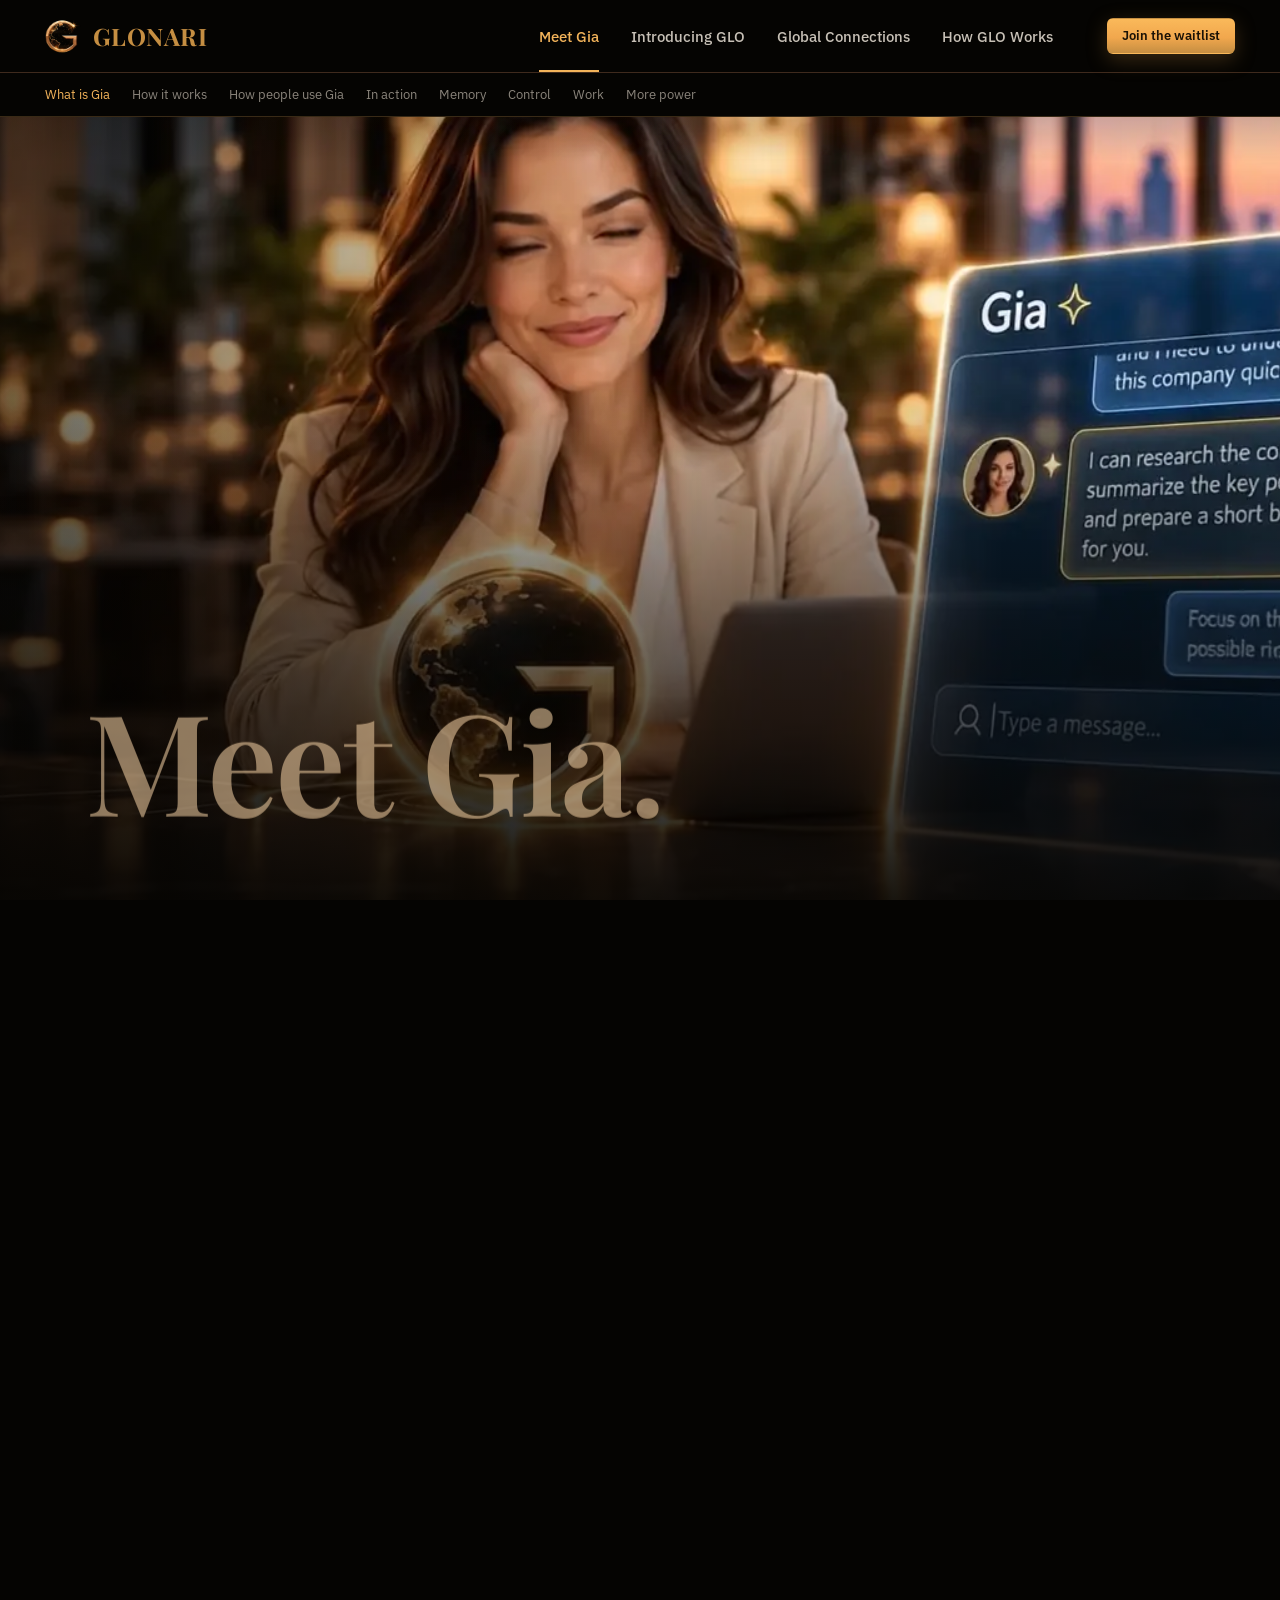
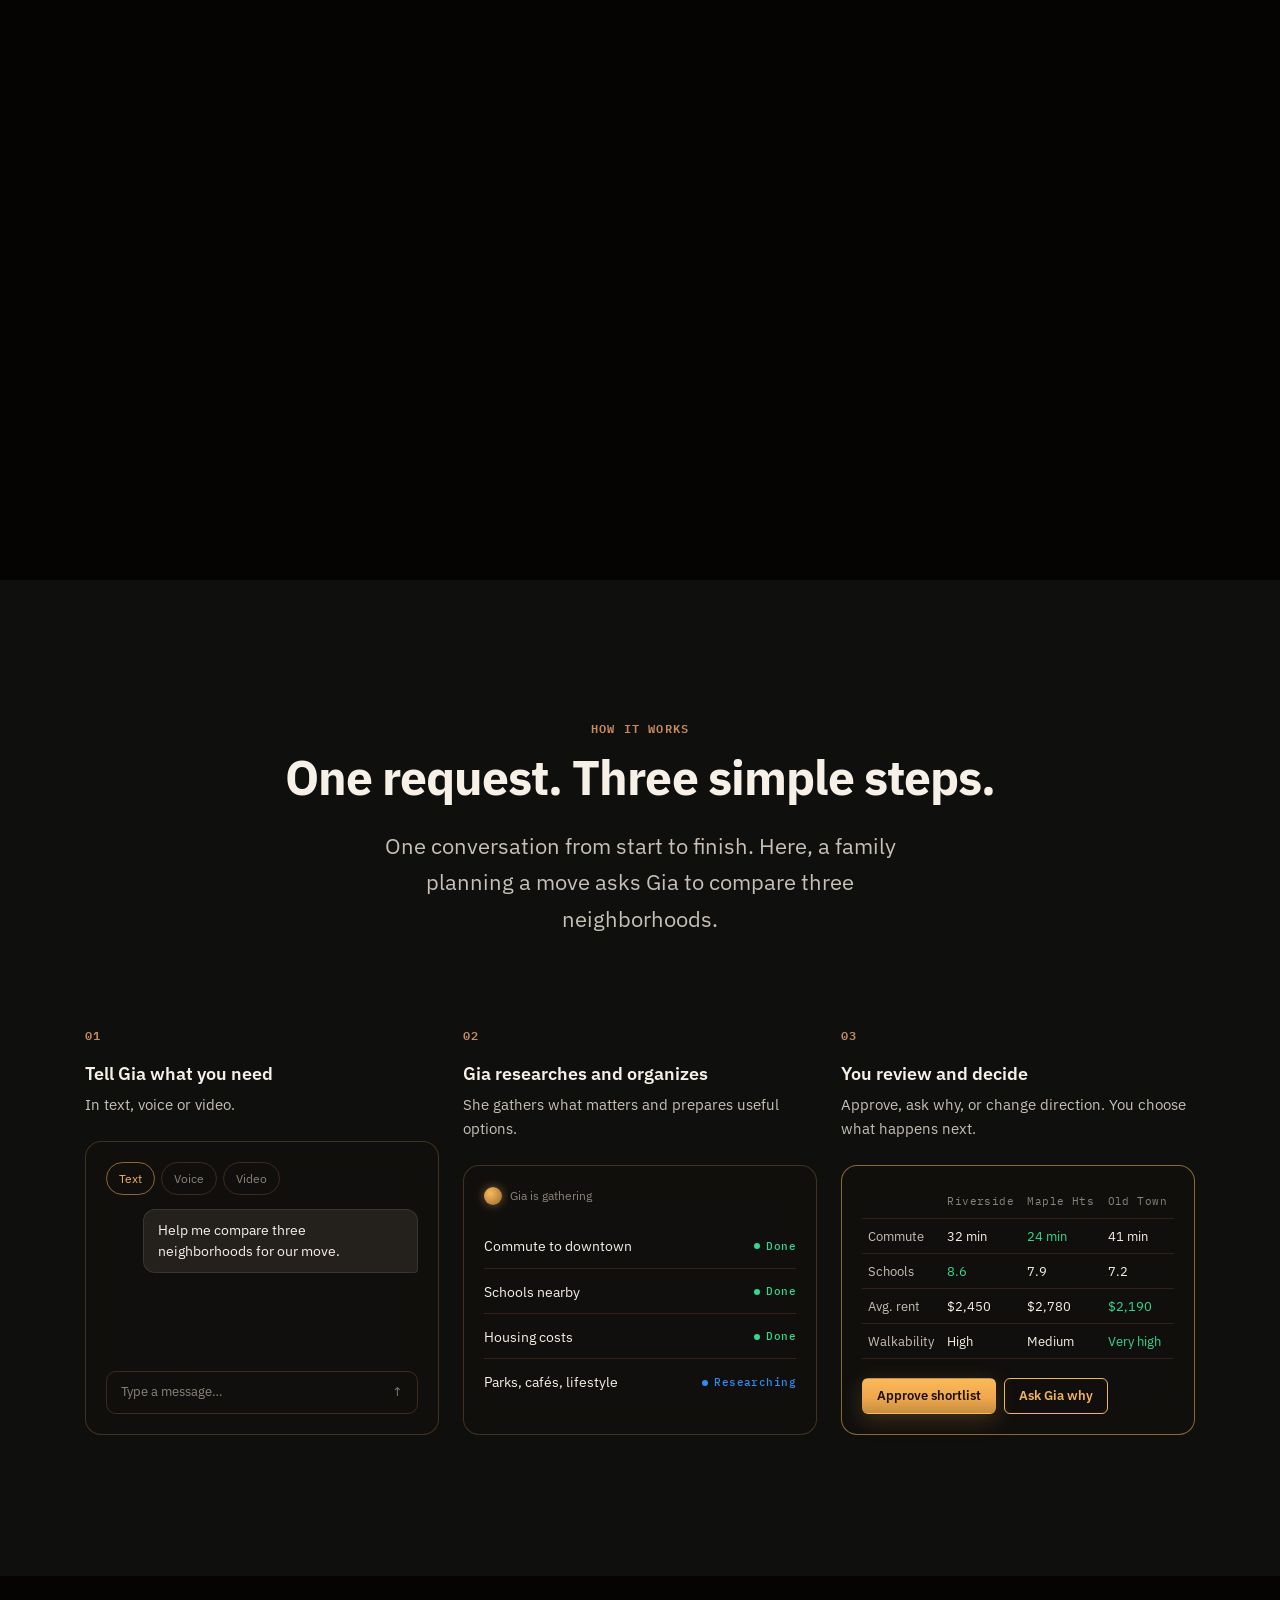
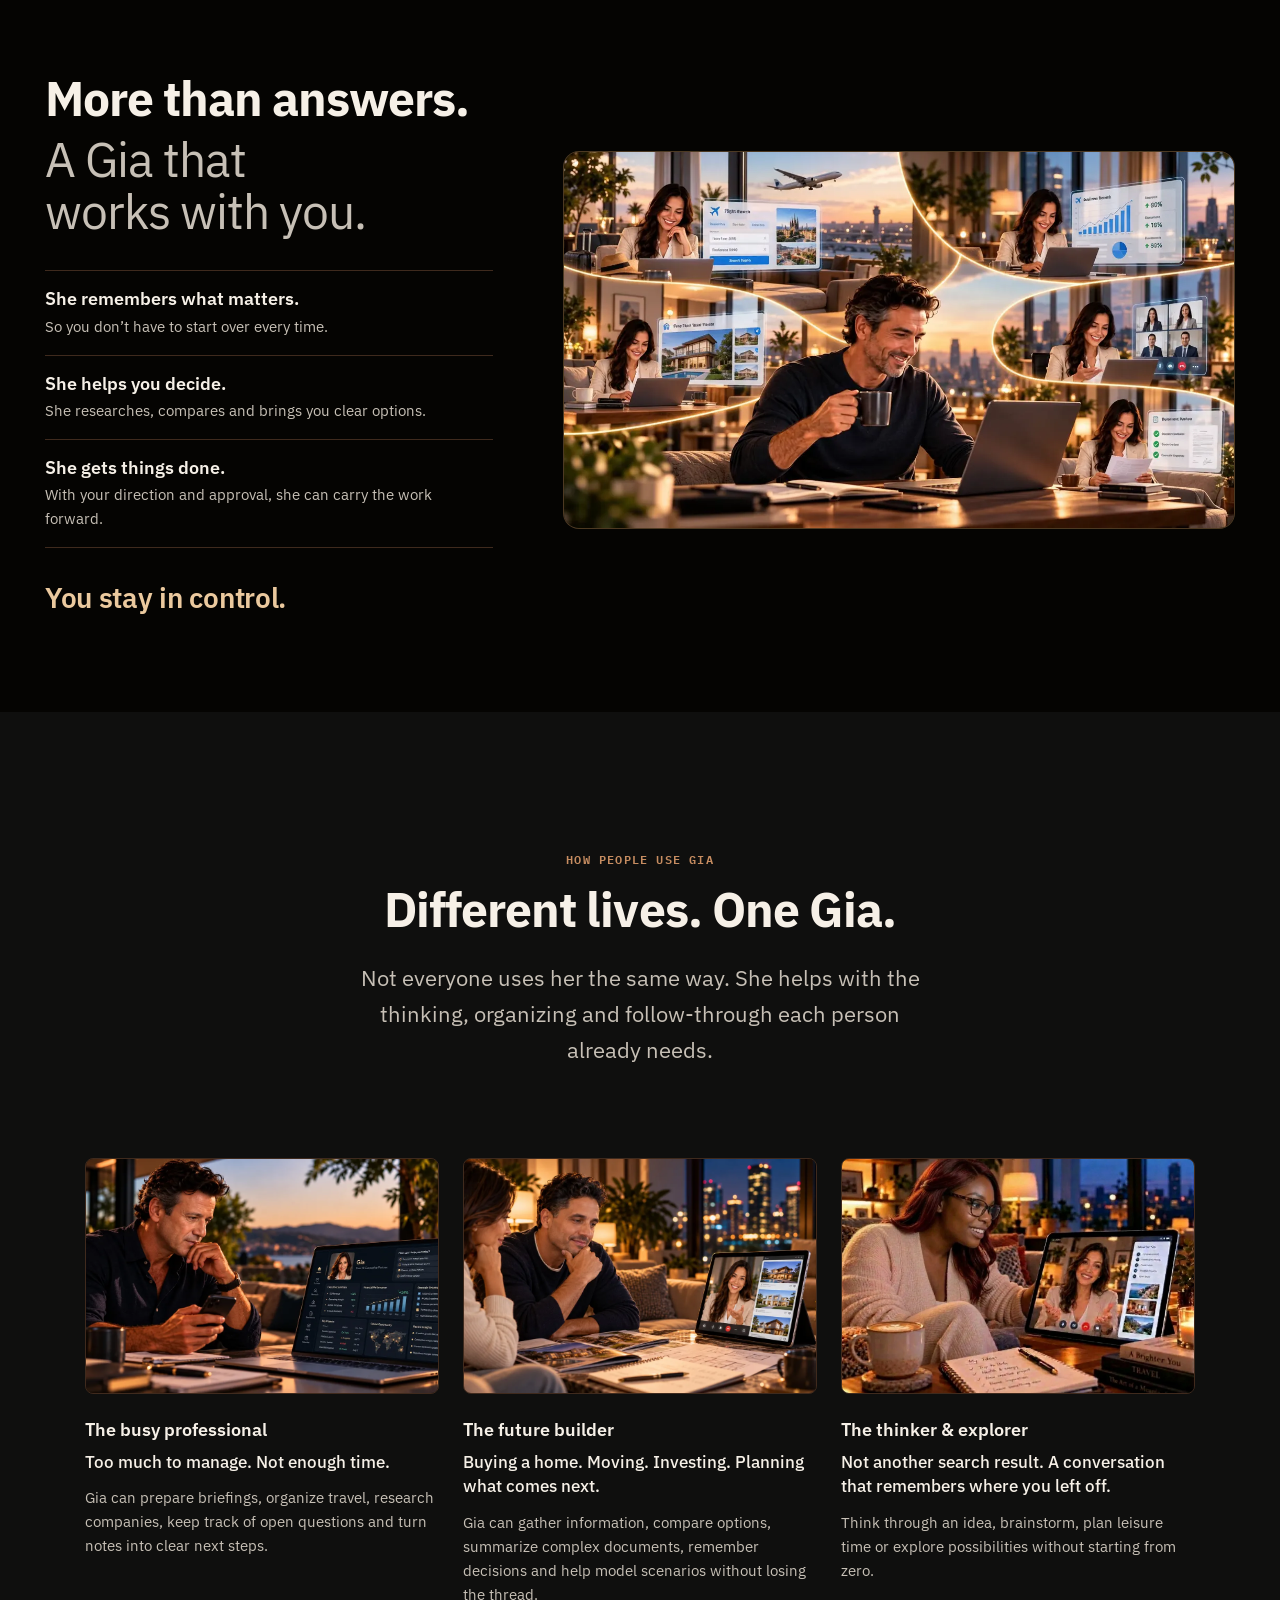
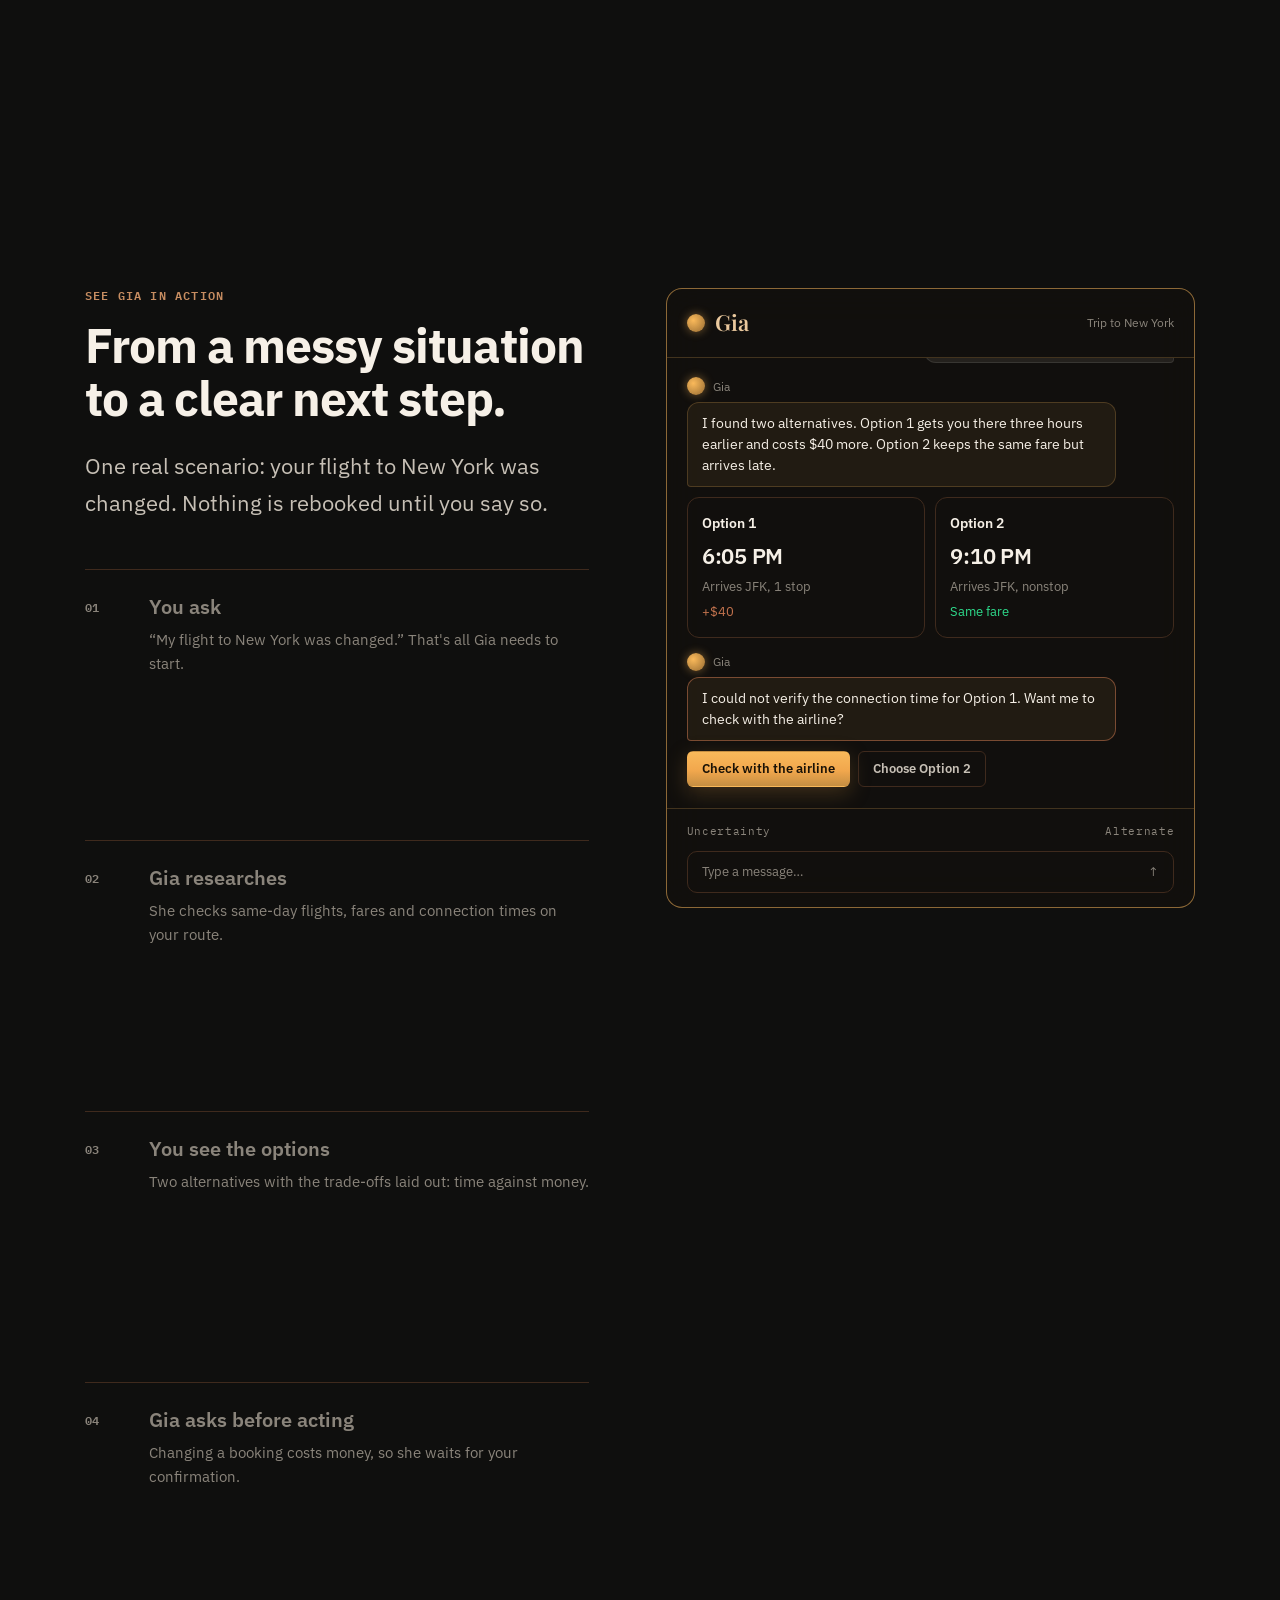
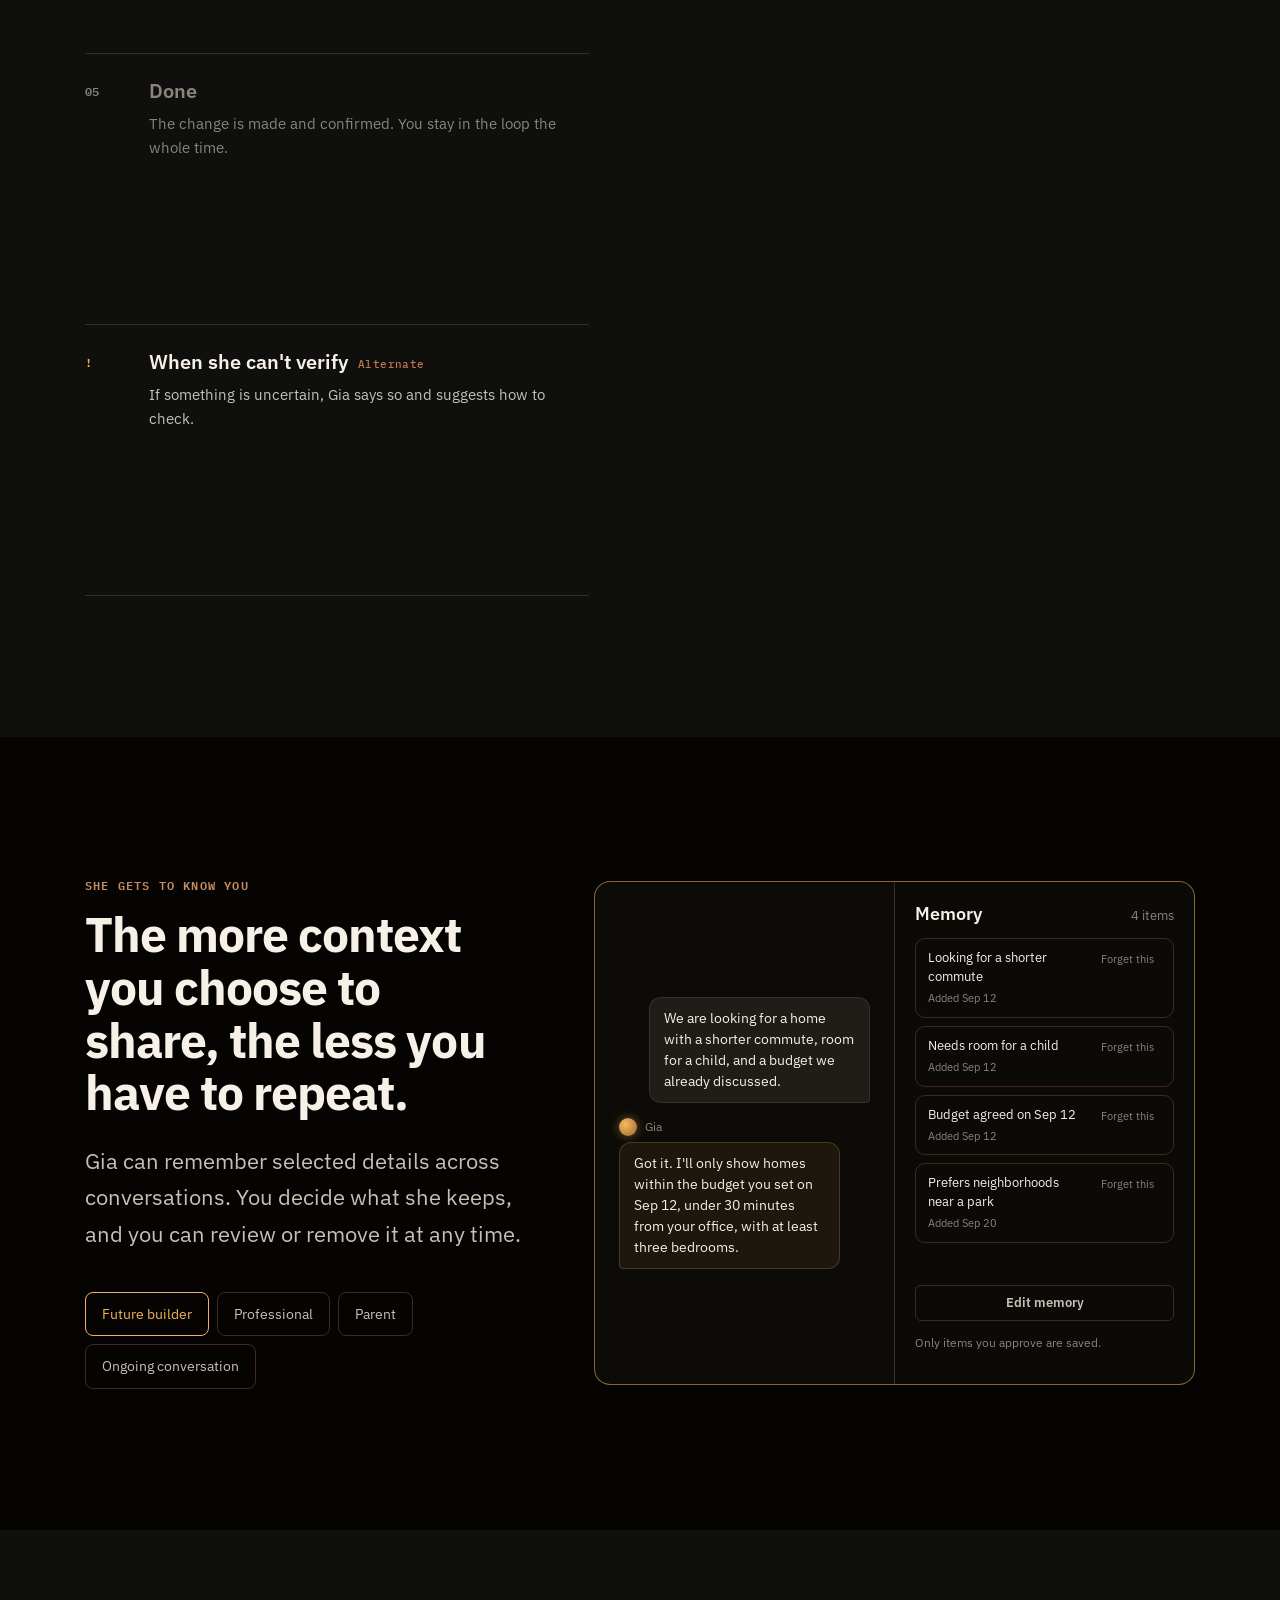
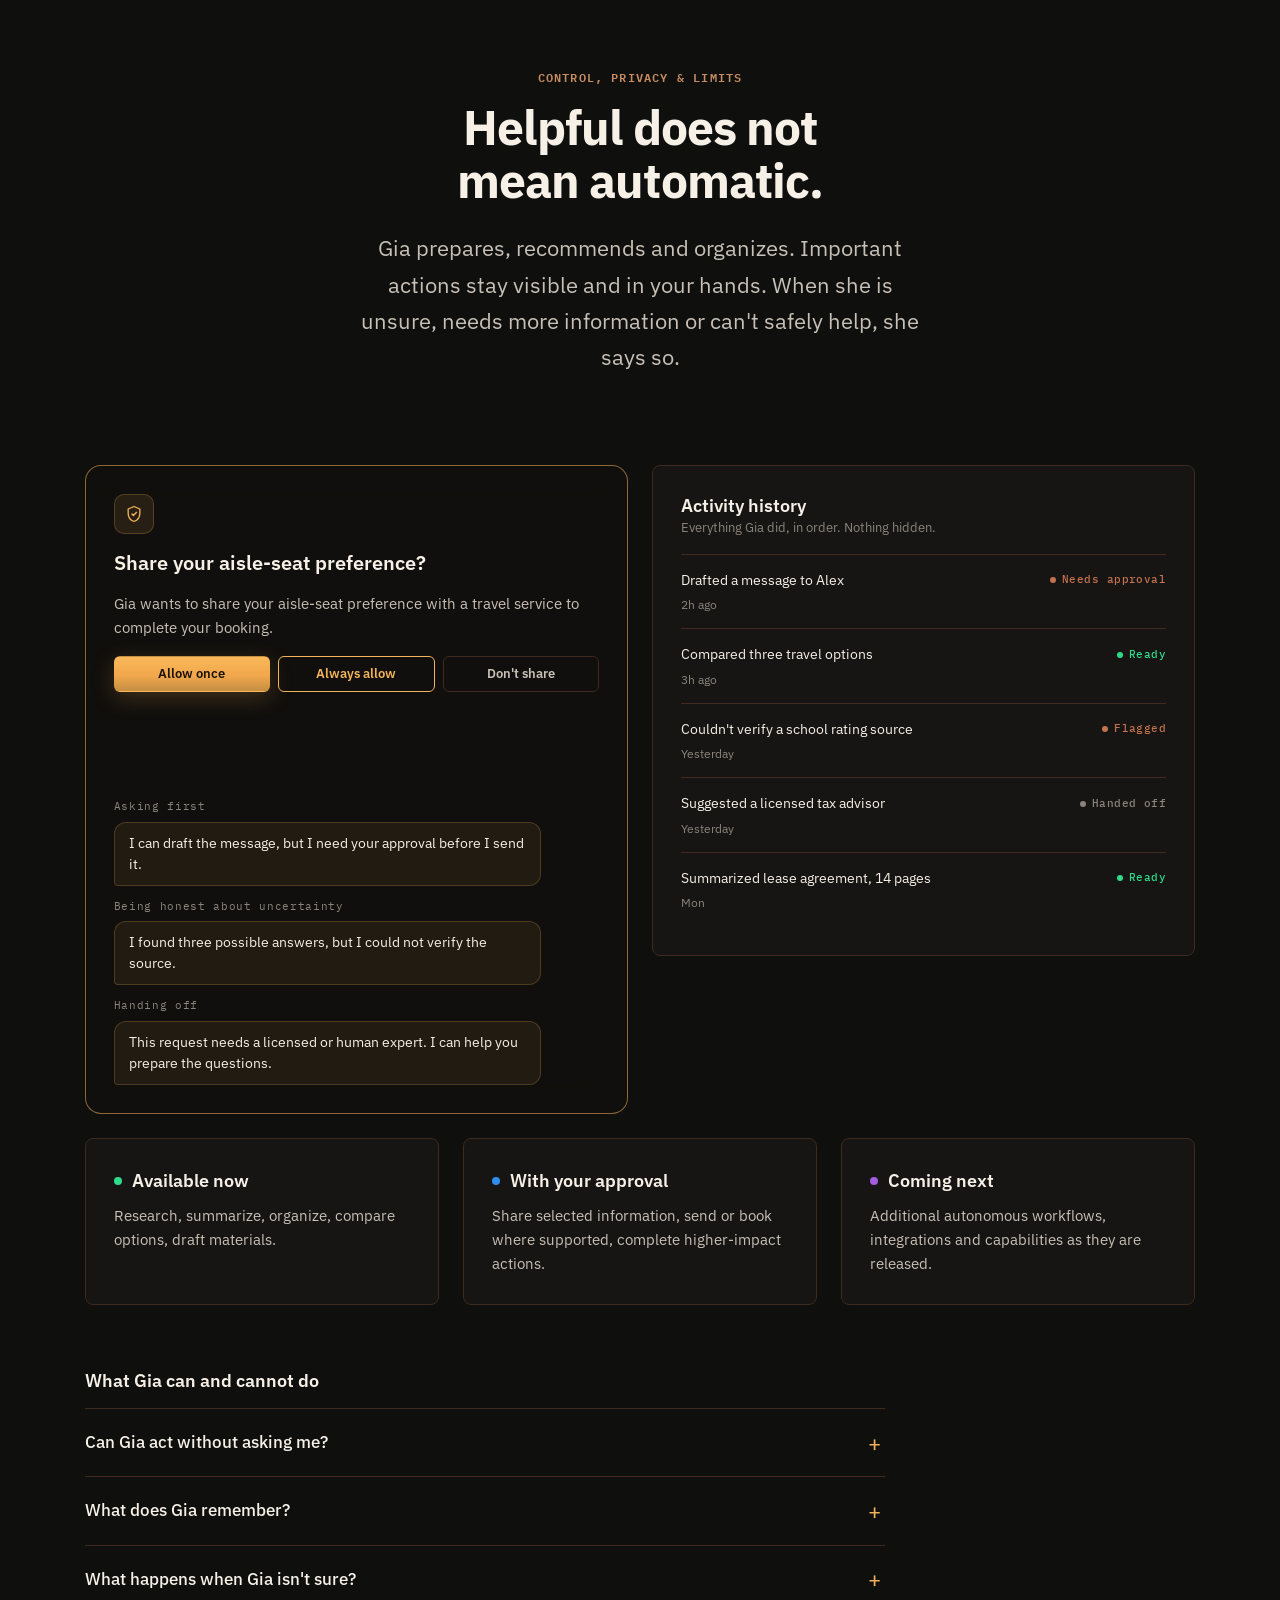
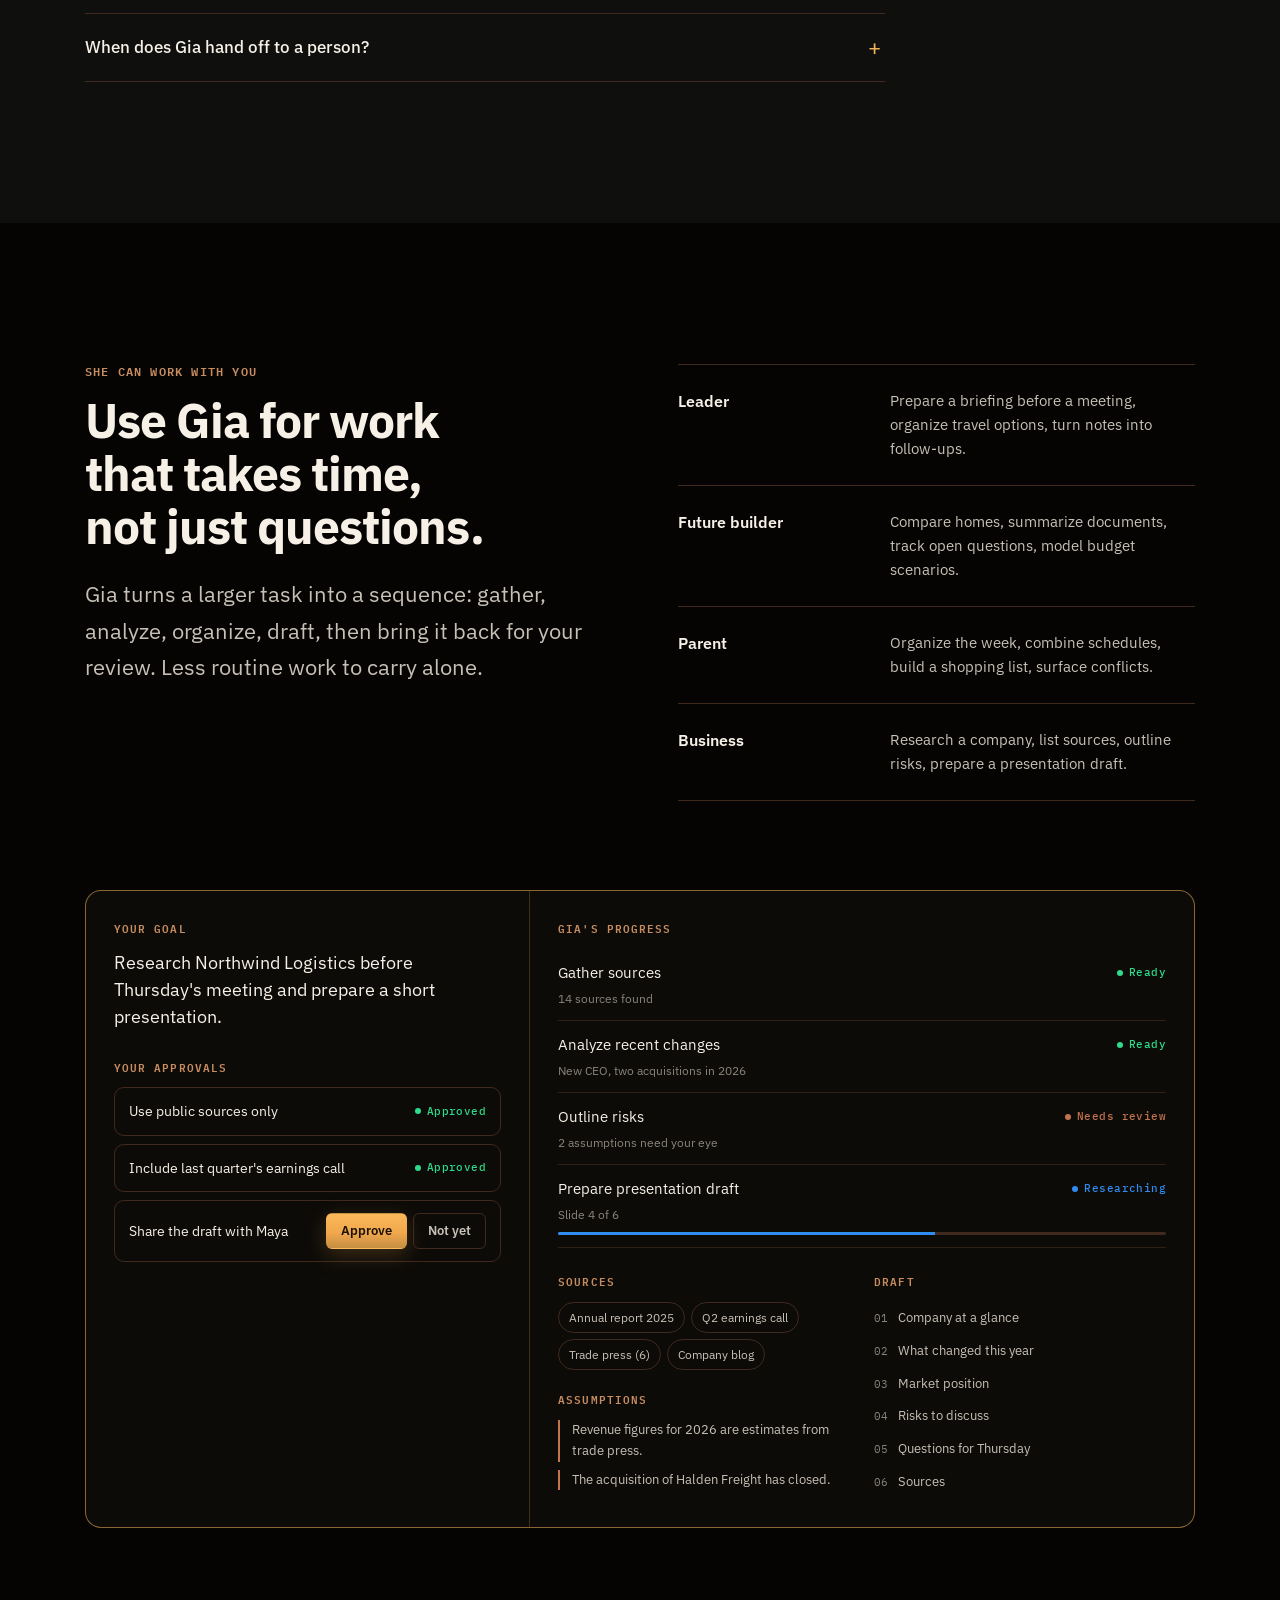
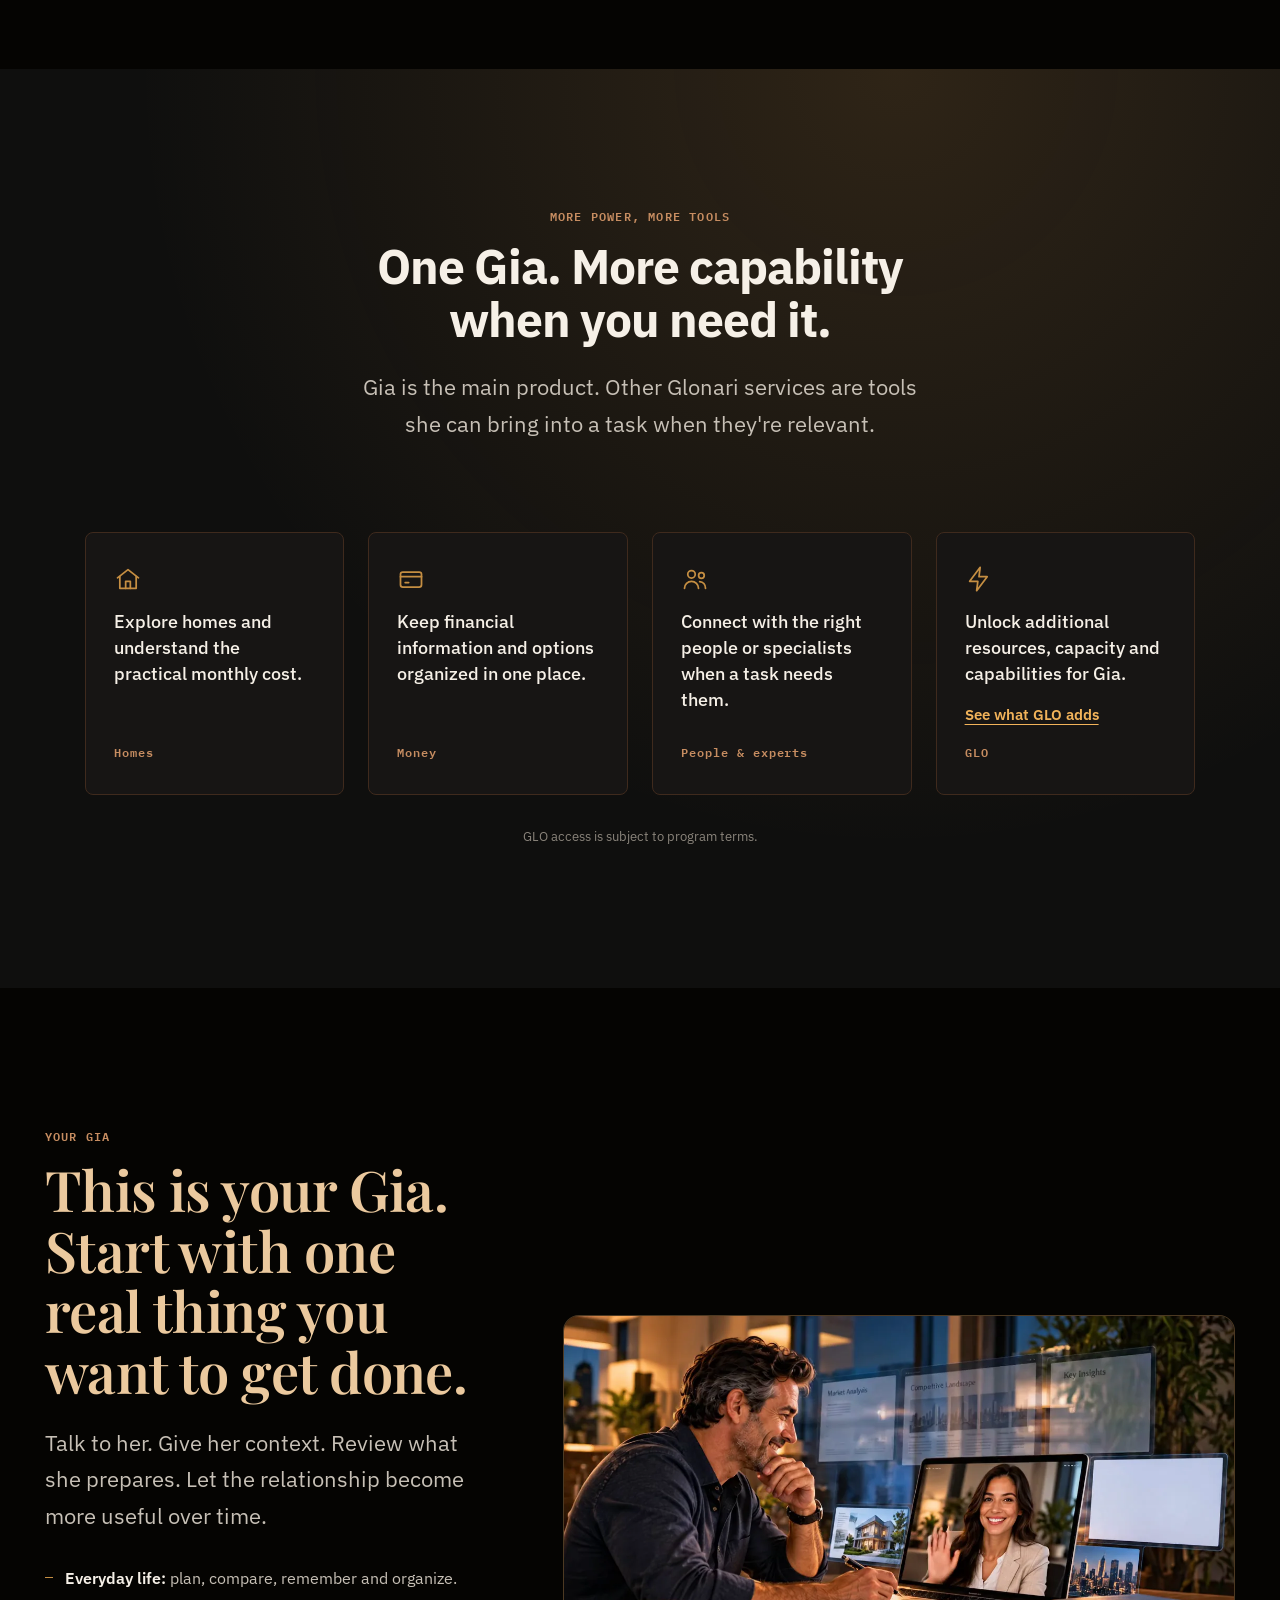
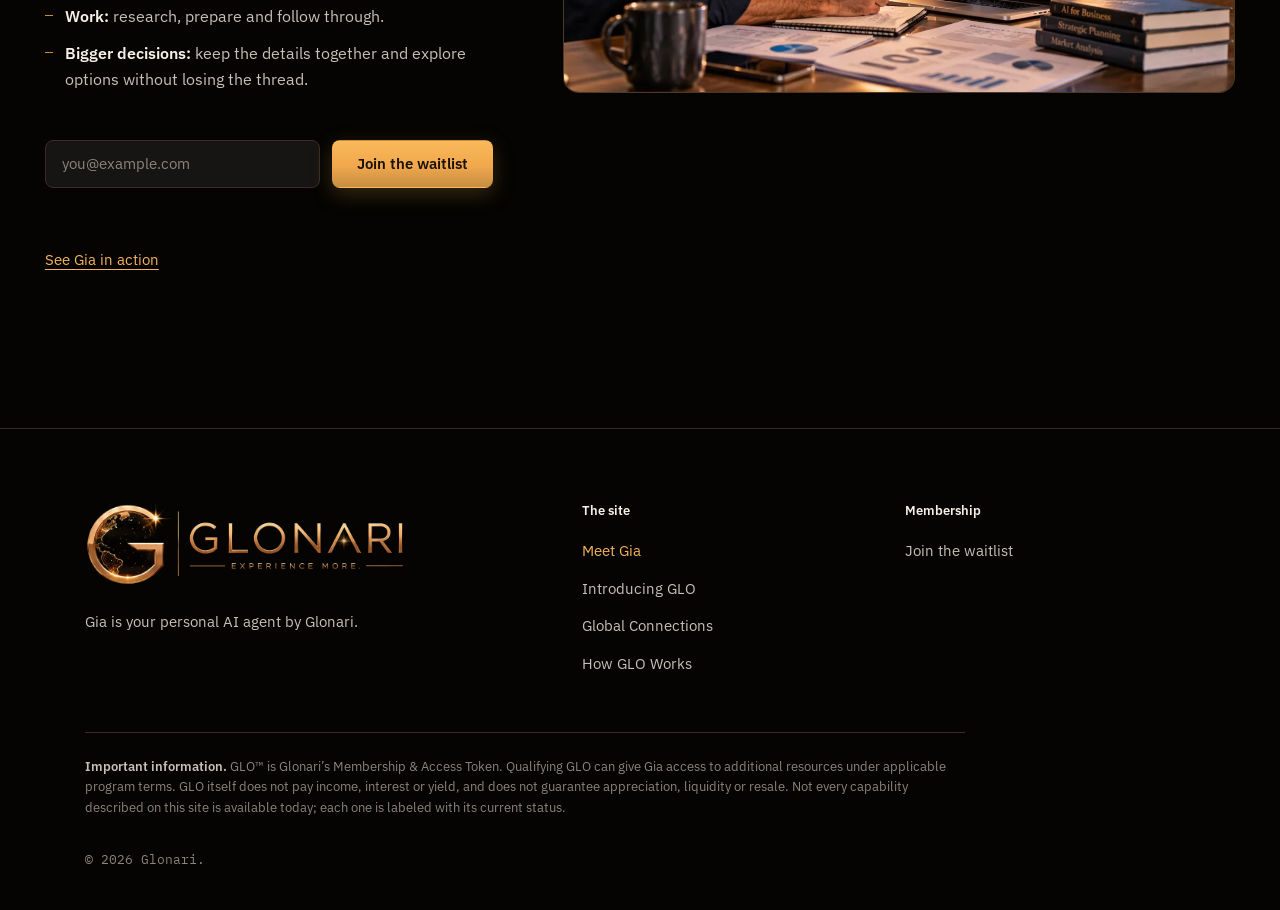
==== commit 72814c16: "photo" ====
--- a/index.html
+++ b/index.html
@@ -336,7 +336,8 @@
       <details><summary>What does Gia remember?</summary><p class="small">Only what you choose to save. You can review, edit or remove any item in Memory at any time.</p></details>
       <details><summary>What happens when Gia isn't sure?</summary><p class="small">She tells you what she couldn't verify and suggests how to check it, instead of guessing.</p></details>
       <details><summary>When does Gia hand off to a person?</summary><p class="small">When a request needs a licensed professional or a human expert. She says so and helps you prepare.</p></details>
-      <details><summary>Where is my data stored, and how do I delete it?</summary><p class="small placeholder-note">Placeholder: storage, deletion and access details to be confirmed by the product and legal teams before launch.</p></details>
+      <!-- Waiting for the answer from the product and legal teams: remove "hidden" and write the answer to show it. -->
+      <details hidden><summary>Where is my data stored, and how do I delete it?</summary><p class="small">Answer to come from the product and legal teams.</p></details>
     </div>
   </div>
 </section>
@@ -465,7 +466,7 @@
 <!-- shell:footer -->
 <footer class="site-footer">
   <div class="container">
-    <div class="footer__top">
+    <div class="footer__top" style="--footer-cols: 2">
       <div class="footer__brand">
         <a class="footer-logo" href="#what" aria-label="Glonari, back to top">
           <picture>
@@ -488,14 +489,6 @@
         <p class="footer__head">Membership</p>
         <ul>
           <li><a href="#join">Join the waitlist</a></li>
-          <li><span class="footer__todo">Learn about membership <span class="footer__tbc">link to be confirmed</span></span></li>
-        </ul>
-      </div>
-      <div class="footer__col">
-        <p class="footer__head">Legal</p>
-        <ul>
-          <li><span class="footer__todo">Privacy <span class="footer__tbc">page to come</span></span></li>
-          <li><span class="footer__todo">Terms <span class="footer__tbc">page to come</span></span></li>
         </ul>
       </div>
     </div>
--- a/css/components.css
+++ b/css/components.css
@@ -71,7 +71,6 @@
 @media (max-width: 960px) { .ws { grid-template-columns: minmax(0, 1fr); } .ws__pane + .ws__pane { border-left: 0; border-top: 1px solid var(--gp-glass-border); } }
 @media (max-width: 600px) { .ws__cols { grid-template-columns: minmax(0, 1fr); } .ws__pane { padding: 22px; } }
 
-.placeholder-note { color: var(--gp-text-muted); font-style: italic; }
 
 /* ===== Tabs (Meet Gia "In action", Global Connections workspace) ===== */
 .tabs { display: flex; flex-wrap: wrap; gap: 8px; margin-top: 40px; }
@@ -158,7 +157,8 @@
 /* ===== Media frame (video, photo or a placeholder that keeps the layout) ===== */
 .media-frame { margin: 0; }
 .media-frame__box { position: relative; aspect-ratio: var(--ratio, 16 / 10); border-radius: 16px; border: 1px solid var(--gp-glass-border); overflow: hidden; background: var(--gp-surface-2); }
-.media-frame__box > img, .media-frame__box > video { width: 100%; height: 100%; object-fit: cover; display: block; }
+.media-frame__box > img, .media-frame__box > video, .media-frame__box > picture > img { width: 100%; height: 100%; object-fit: cover; display: block; }
+.media-frame__box > picture { display: contents; }
 .media-frame figcaption { margin-top: 12px; }
 .media-frame--placeholder .media-frame__box {
   display: grid; place-items: center; padding: 24px; text-align: center;
@@ -167,8 +167,6 @@
 .media-frame__note { font-family: var(--font-mono); font-size: 12px; line-height: 1.5; color: var(--gp-text-muted); max-width: 34ch; }
 .media-frame__note b { display: block; font-weight: 600; color: var(--gp-copper); margin-bottom: 4px; }
 
-/* Pending action: a button whose destination is not confirmed yet. Visibly inactive, not focusable. */
-.btn--pending { border-style: dashed; border-color: var(--gp-line); color: var(--gp-text-muted); background: transparent; cursor: default; box-shadow: none; }
 
 /* ===== Badge: capability status and other short labels ===== */
 .badge {
@@ -258,33 +256,60 @@
   .steps-line__item:not(:last-child)::after { top: 50px; bottom: 6px; left: 22px; right: auto; width: 1px; height: auto; }
 }
 
+/* ===== Gia core: Gia's photo in a gold ring, name plate over the lower edge (hub, ecosystem) ===== */
+.gia-core { --core: 180px; position: relative; z-index: 1; width: var(--core); aspect-ratio: 1; justify-self: center; }
+.gia-core__photo {
+  position: absolute; inset: 0; overflow: hidden; border-radius: 50%; background: var(--gp-surface-2);
+  border: 1px solid var(--gp-gold); box-shadow: 0 0 32px rgba(242, 179, 90, .16), 0 0 72px rgba(242, 179, 90, .06);
+}
+.gia-core__photo img { display: block; width: 100%; height: 100%; object-fit: cover; object-position: center 25%; }
+.gia-core__glow { position: absolute; inset: -1px; border-radius: 50%; pointer-events: none; opacity: 0; box-shadow: 0 0 0 1px var(--gp-gold-glow), 0 0 28px rgba(250, 185, 90, .55), 0 0 72px rgba(250, 185, 90, .25); }
+.gia-core__plate {
+  position: absolute; left: 50%; top: 100%; z-index: 1; transform: translate(-50%, -50%); width: max-content; max-width: 240px;
+  margin: 0; padding: 8px 14px; display: grid; gap: 3px; text-align: center;
+  background: rgba(15, 15, 14, .94); border: 1px solid var(--gp-glass-border); border-radius: 10px;
+}
+.gia-core__name { font-family: var(--font-display); font-size: 20px; font-weight: 600; line-height: 1; color: var(--gp-champagne); }
+.gia-core__sub { font-size: 12px; line-height: 1.35; color: var(--gp-text-2); }
+
+/* ===== Pulse diagram [data-pulse]: wiring, pulses and card status drawn by js/components.js ===== */
+[data-pulse] { position: relative; }
+.pulse-wires { position: absolute; inset: 0; z-index: 2; width: 100%; height: 100%; overflow: visible; pointer-events: none; }
+.pulse-wires path, .pulse-wires circle { fill: none; }
+.pulse-lines { opacity: .62; transition: opacity .6s var(--ease); }
+.pulse-line { stroke: var(--gp-gold); stroke-opacity: .4; stroke-width: 1; }
+.pulse-line--muted { stroke: var(--gp-text-muted); stroke-opacity: .7; }
+.pulse-wires .pulse-arrow { fill: var(--gp-gold-mid); }
+.pulse-comet { opacity: 0; stroke: var(--gp-gold-glow); stroke-linecap: round; }
+.pulse-comets { filter: drop-shadow(0 0 3px rgba(250, 185, 90, .9)) drop-shadow(0 0 8px rgba(250, 185, 90, .45)); }
+.pulse-wires .pulse-dot { fill: var(--gp-gold-glow); opacity: 0; transform-box: fill-box; transform-origin: center; filter: drop-shadow(0 0 4px rgba(250, 185, 90, .95)); }
+.pulse-status { position: absolute; top: var(--status-top, 10px); left: var(--status-left, 10px); width: 16px; height: 16px; pointer-events: none; }
+.pulse-status > span { position: absolute; inset: 0; opacity: 0; }
+.pulse-status svg { display: block; width: 100%; height: 100%; overflow: visible; transform-origin: 50% 50%; }
+.pulse-status__track { fill: none; stroke: var(--gp-gold); stroke-opacity: .2; stroke-width: 1.5; }
+.pulse-status__arc { fill: none; stroke: var(--gp-gold); stroke-width: 1.5; stroke-linecap: round; }
+.pulse-status__disc { fill: var(--gp-gold); }
+.pulse-status__tick { fill: none; stroke: var(--gp-on-gold); stroke-width: 1.8; stroke-linecap: round; stroke-linejoin: round; stroke-dasharray: 1; stroke-dashoffset: 1; }
+.pulse-hl { position: absolute; inset: -1px; pointer-events: none; opacity: 0; border: 1px solid var(--gp-gold); border-style: inherit; border-radius: inherit; box-shadow: 0 0 14px rgba(242, 179, 90, .22); }
+/* final state: after the last cycle and under reduced motion */
+.is-final .pulse-lines { opacity: 1; }
+.is-final .pulse-status__check { opacity: 1; }
+.is-final .pulse-status__tick { stroke-dashoffset: 0; }
+
 /* ===== Hub: Gia in the center, resources on both sides ===== */
-.hub { --hub-gap: 72px; display: grid; grid-template-columns: minmax(0, 1fr) auto minmax(0, 1fr); column-gap: var(--hub-gap); align-items: center; }
-.hub__side { --rows: 3; position: relative; list-style: none; margin: 0; padding: 0; display: grid; grid-auto-rows: 1fr; gap: 12px; }
-.hub__node { position: relative; padding: 14px 18px; background: var(--gp-surface); border: 1px solid var(--gp-line); border-radius: 8px; display: grid; gap: 2px; }
+.hub { --hub-gap: 88px; display: grid; grid-template-columns: minmax(0, 1fr) auto minmax(0, 1fr); column-gap: var(--hub-gap); align-items: center; }
+.hub__side { position: relative; z-index: 1; list-style: none; margin: 0; padding: 0; display: grid; grid-auto-rows: 1fr; gap: 12px; }
+.hub__node { --status-top: 18px; --status-left: 16px; position: relative; padding: 14px 18px 14px 44px; background: var(--gp-surface); border: 1px solid var(--gp-line); border-radius: 8px; display: grid; gap: 2px; }
 .hub__name { font-size: 16px; font-weight: 600; color: var(--gp-text); }
 .hub__desc { font-size: 13px; line-height: 1.45; color: var(--gp-text-2); }
-.hub__node::after { content: ""; position: absolute; top: 50%; width: calc(var(--hub-gap) / 2); height: 1px; background: var(--gp-line); }
-.hub__side--left .hub__node::after { left: 100%; }
-.hub__side--right .hub__node::after { right: 100%; }
-.hub__side::after { content: ""; position: absolute; width: 1px; background: var(--gp-line); top: calc((100% - (var(--rows) - 1) * 12px) / var(--rows) / 2); bottom: calc((100% - (var(--rows) - 1) * 12px) / var(--rows) / 2); }
-.hub__side--left::after { left: calc(100% + var(--hub-gap) / 2); }
-.hub__side--right::after { right: calc(100% + var(--hub-gap) / 2); }
-.hub__core {
-  position: relative; width: 184px; aspect-ratio: 1; border-radius: 50%; display: grid; place-content: center; gap: 4px; text-align: center; padding: 20px;
-  border: 1px solid var(--gp-glass-border-active); background: radial-gradient(circle at 50% 35%, rgba(242, 179, 90, .14), transparent 70%), var(--gp-surface-2);
-}
-.hub__core::before, .hub__core::after { content: ""; position: absolute; top: 50%; width: calc(var(--hub-gap) / 2); height: 1px; background: var(--gp-gold-mid); }
-.hub__core::before { right: 100%; }
-.hub__core::after { left: 100%; }
-.hub__core-name { font-family: var(--font-display); font-size: 34px; font-weight: 600; line-height: 1; color: var(--gp-champagne); }
-.hub__core-sub { font-size: 13px; line-height: 1.4; color: var(--gp-text-2); }
+/* Vertical below 960px: Compute, Models, Tools above Gia, Agents, Research, Execution below, wired along side rails.
+   This replaces the wireframe's two compact columns (approved change, so the wiring and pulses can run vertically). */
 @media (max-width: 960px) {
-  .hub { grid-template-columns: minmax(0, 1fr) minmax(0, 1fr); row-gap: 24px; column-gap: 12px; }
-  .hub__core { grid-column: 1 / -1; grid-row: 1; justify-self: center; width: 160px; }
-  .hub__node::after, .hub__side::after, .hub__core::before, .hub__core::after { display: none; }
-}
-@media (max-width: 480px) { .hub__node { padding: 12px; } .hub__desc { font-size: 12.5px; } } /* two compact columns, per the wireframe */
+  .hub { --pulse-layout: vertical; grid-template-columns: minmax(0, 1fr); row-gap: 64px; max-width: 600px; margin-inline: auto; padding-inline: 28px; }
+  .hub .gia-core { --core: 140px; }
+  .hub__side--right { margin-top: 20px; } /* room for the name plate under Gia */
+}
+@media (max-width: 480px) { .hub { padding-inline: 22px; } .hub__node { padding: 12px 12px 12px 38px; --status-top: 15px; --status-left: 12px; } .hub__desc { font-size: 12.5px; } }
 
 /* ===== Accordion (native details/summary; give a group the same name="" to keep one open) ===== */
 .accordion { display: grid; gap: 12px; }
--- a/css/shell.css
+++ b/css/shell.css
@@ -68,7 +68,8 @@
 
 /* ===== Footer ===== */
 .site-footer { border-top: 1px solid var(--gp-glass-border); background: var(--gp-black); padding-block: 72px 40px; }
-.footer__top { display: grid; grid-template-columns: minmax(0, 1.6fr) repeat(3, minmax(0, 1fr)); gap: 48px 32px; align-items: start; }
+/* --footer-cols: number of link columns, set by tools/build-shell.py (columns of unbuilt pages are left out). */
+.footer__top { display: grid; grid-template-columns: minmax(0, 1.6fr) repeat(var(--footer-cols, 3), minmax(0, 1fr)); gap: 48px 32px; align-items: start; }
 .footer__top > * { min-width: 0; }
 .footer-logo { display: block; width: min(100%, 320px); }
 .footer-logo img { width: 100%; height: auto; }
@@ -78,13 +79,11 @@
 .footer__col a { font-size: 15px; color: var(--gp-text-2); text-decoration: none; transition: color .2s var(--ease); }
 .footer__col a:hover { color: var(--gp-gold); }
 .footer__col a[aria-current="page"] { color: var(--gp-gold); }
-.footer__todo { display: grid; gap: 2px; font-size: 15px; color: var(--gp-text-muted); }
-.footer__tbc { font-size: 12px; font-style: italic; }
 .footer__info { margin-top: 56px; padding-top: 24px; border-top: 1px solid var(--gp-line); display: grid; gap: 8px; max-width: 880px; }
 .footer__info strong { color: var(--gp-text-2); font-weight: 600; }
 .footer__legal { margin-top: 32px; }
 @media (max-width: 960px) {
-  .footer__top { grid-template-columns: repeat(3, minmax(0, 1fr)); }
+  .footer__top { grid-template-columns: repeat(var(--footer-cols, 3), minmax(0, 1fr)); }
   .footer__brand { grid-column: 1 / -1; }
 }
 @media (max-width: 768px) {
--- a/css/pages/meet-gia.css
+++ b/css/pages/meet-gia.css
@@ -170,8 +170,9 @@
 .say__label { font-family: var(--font-mono); font-size: 11px; letter-spacing: .06em; color: var(--gp-text-muted); }
 .faq { margin-top: 64px; max-width: 800px; }
 .faq h3 { margin-bottom: 16px; }
-.faq details { border-top: 1px solid var(--gp-line); }
-.faq details:last-of-type { border-bottom: 1px solid var(--gp-line); }
+/* Lines between questions; written so a hidden question (pending answer) leaves no double or missing line. */
+.faq details { border-bottom: 1px solid var(--gp-line); }
+.faq h3 + details { border-top: 1px solid var(--gp-line); }
 .faq summary { cursor: pointer; list-style: none; padding: 20px 40px 20px 0; font-size: 17px; font-weight: 500; position: relative; }
 .faq summary::-webkit-details-marker { display: none; }
 .faq summary::after { content: "+"; position: absolute; right: 4px; top: 50%; transform: translateY(-50%); font-size: 22px; color: var(--gp-gold); font-weight: 400; }
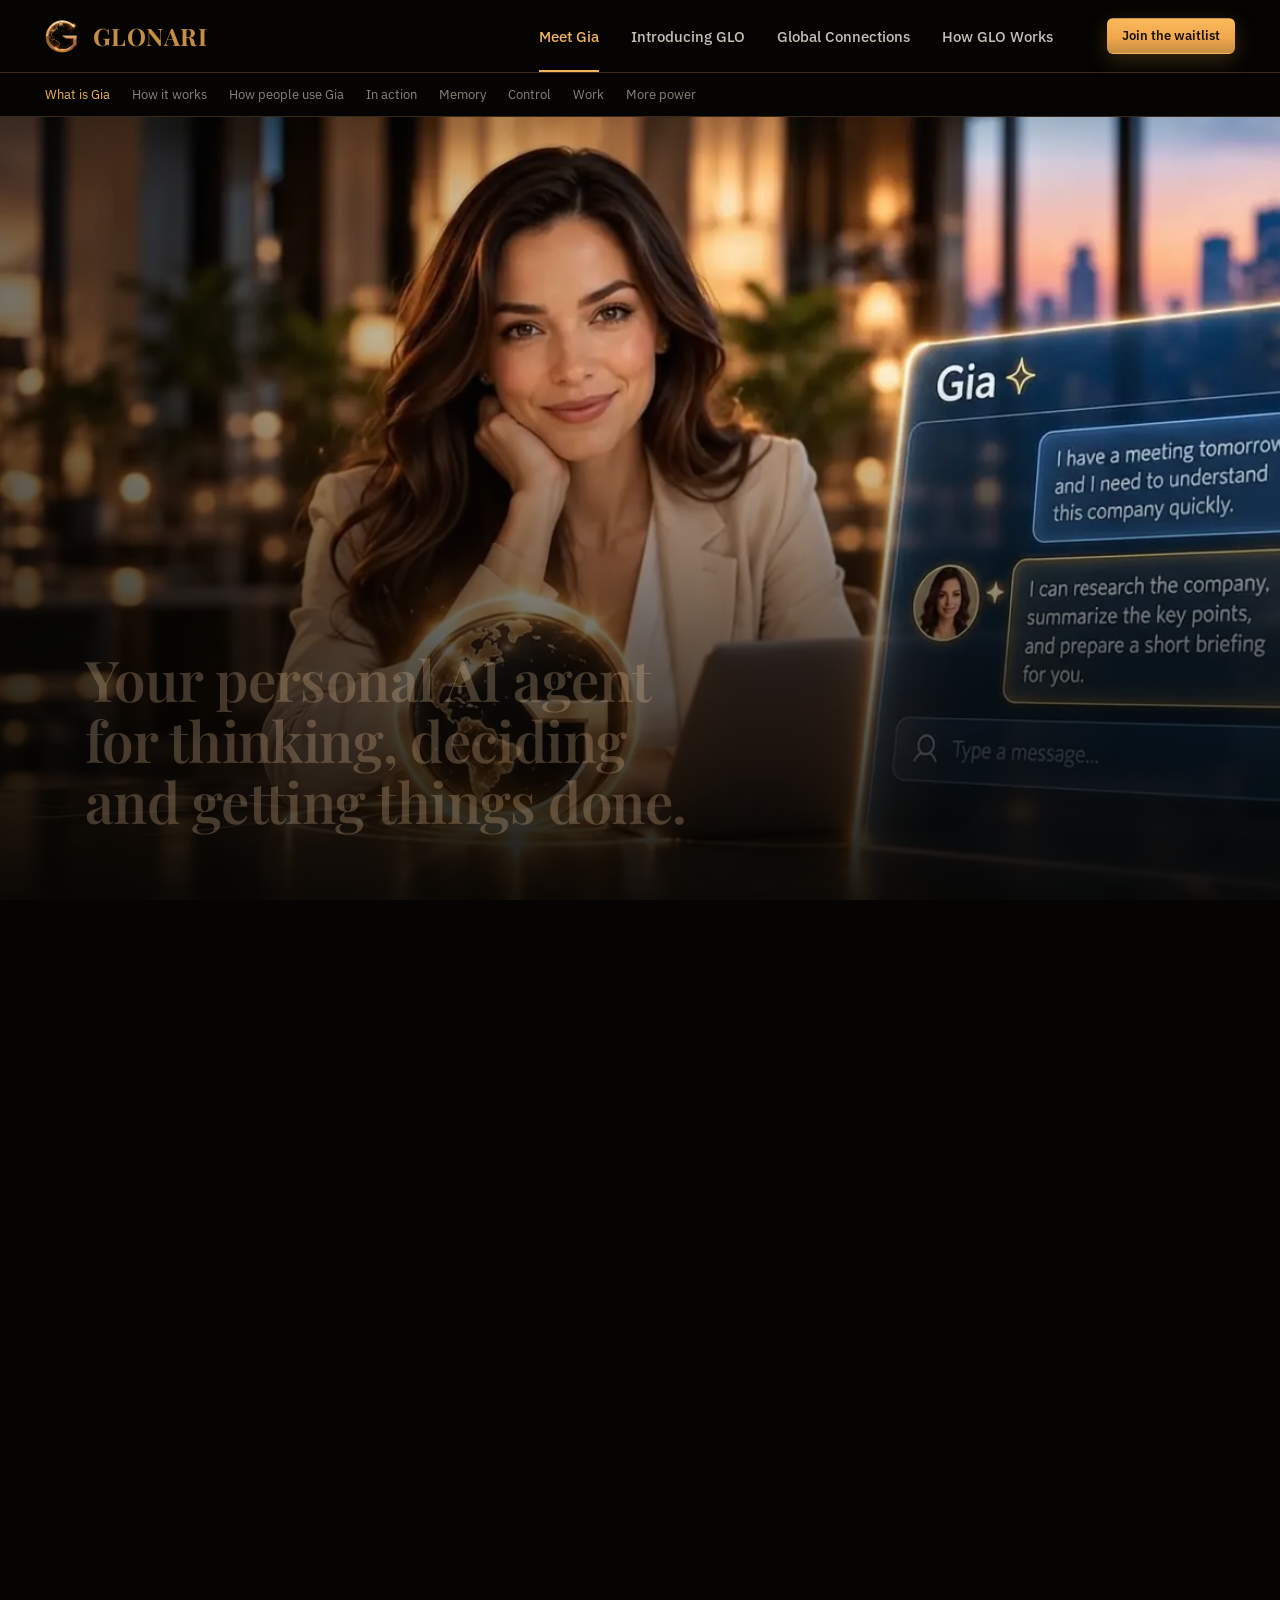
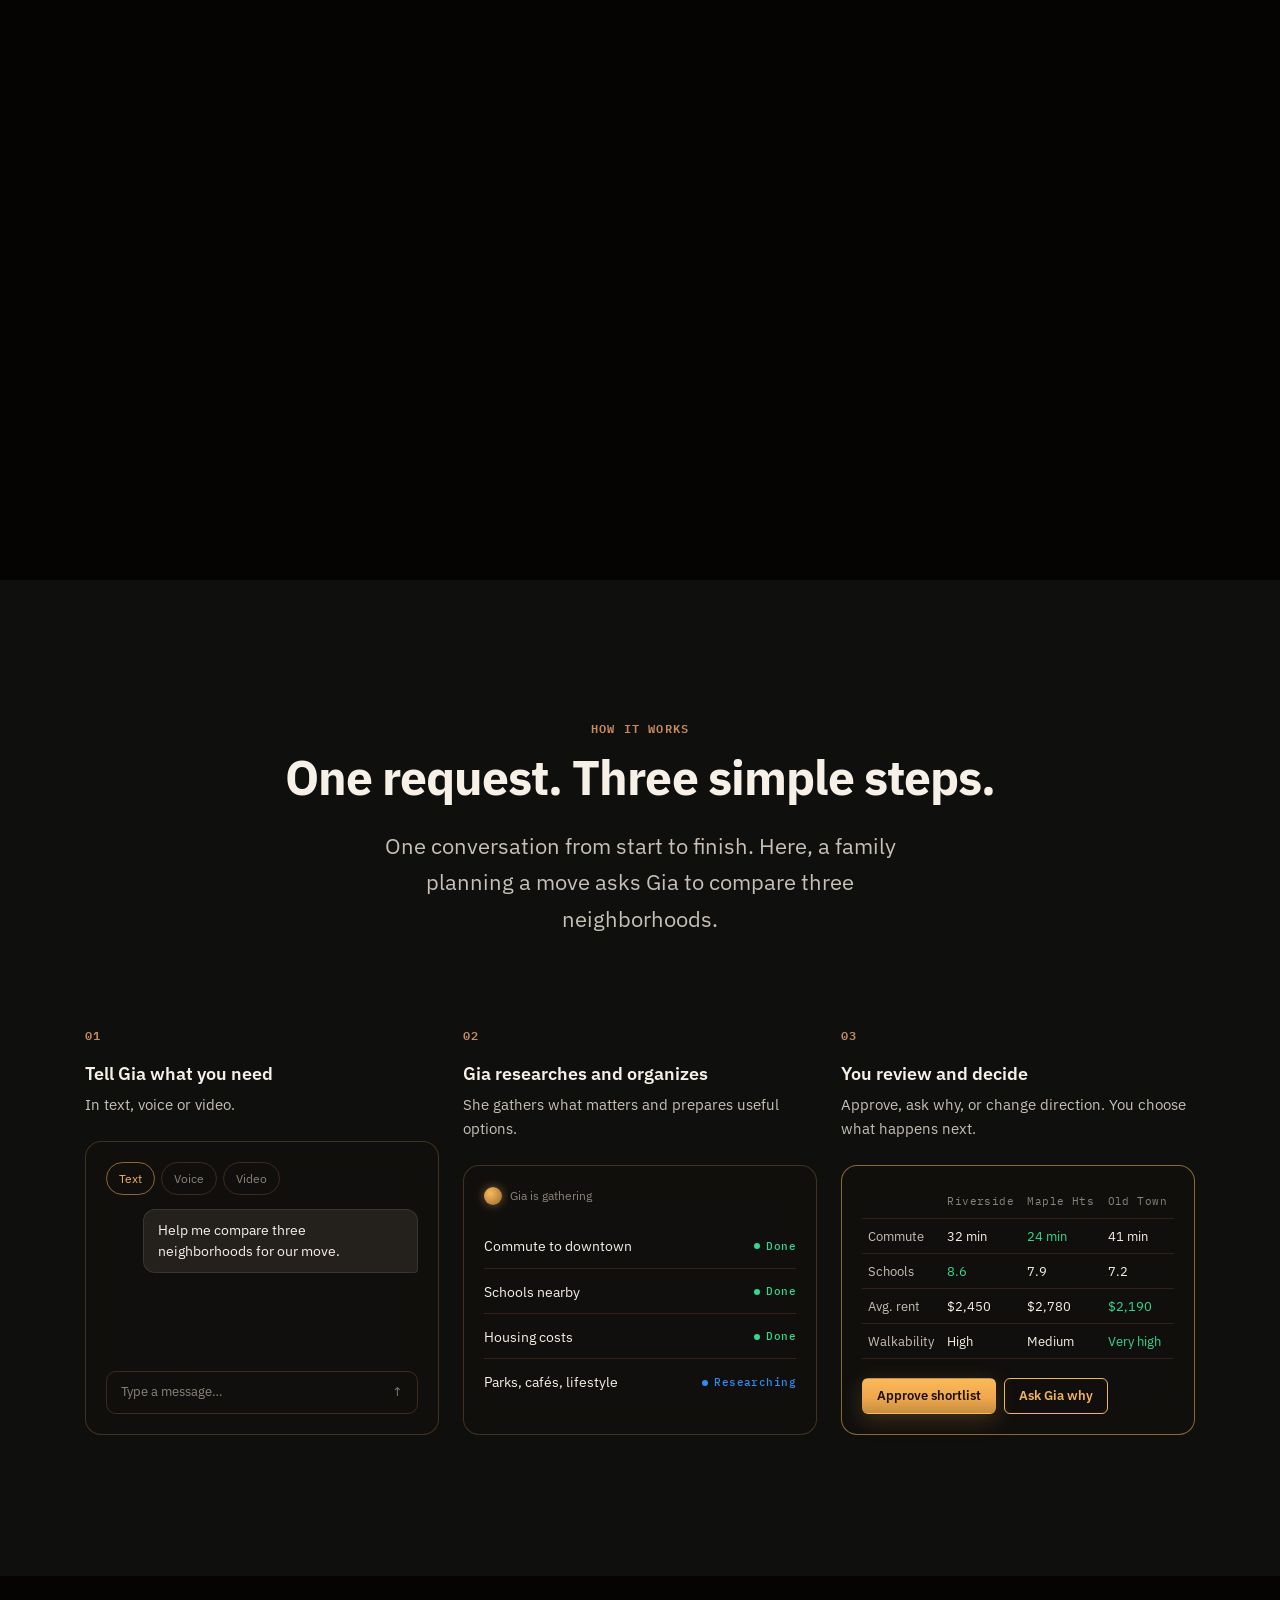
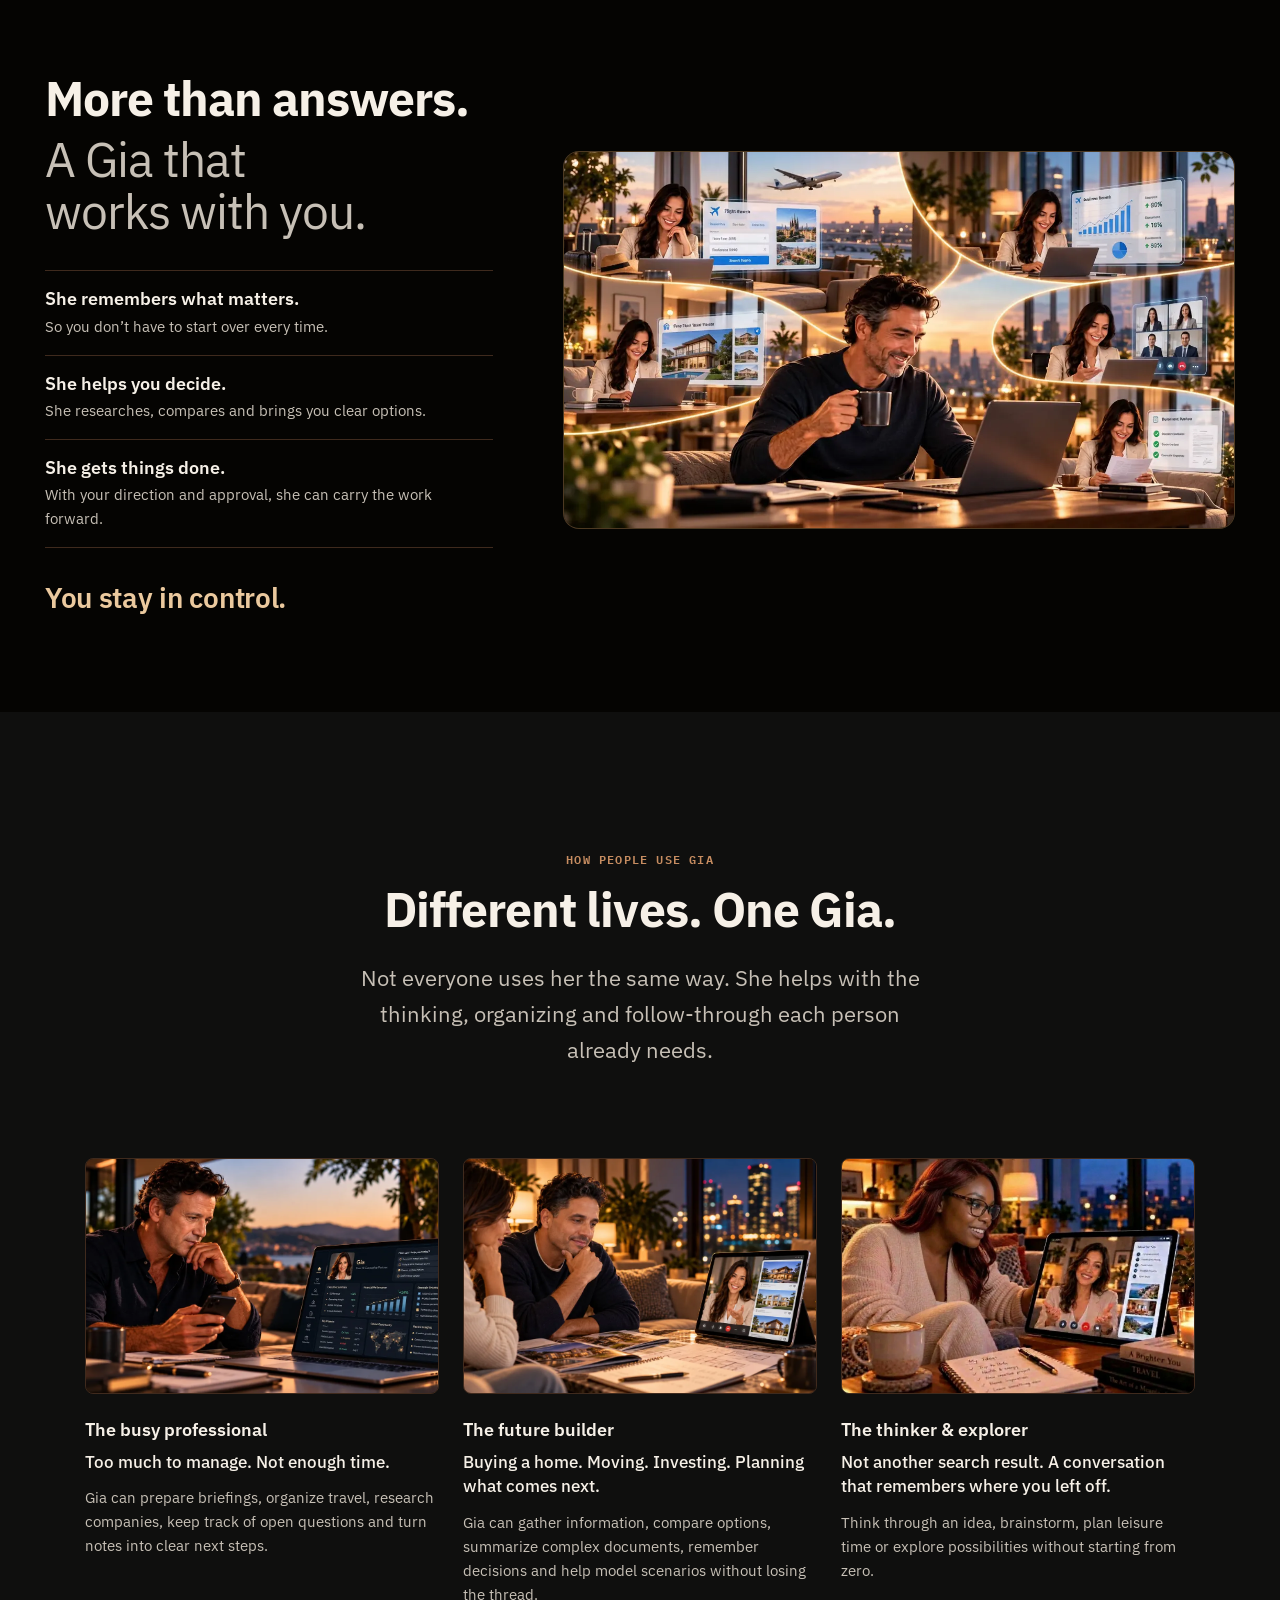
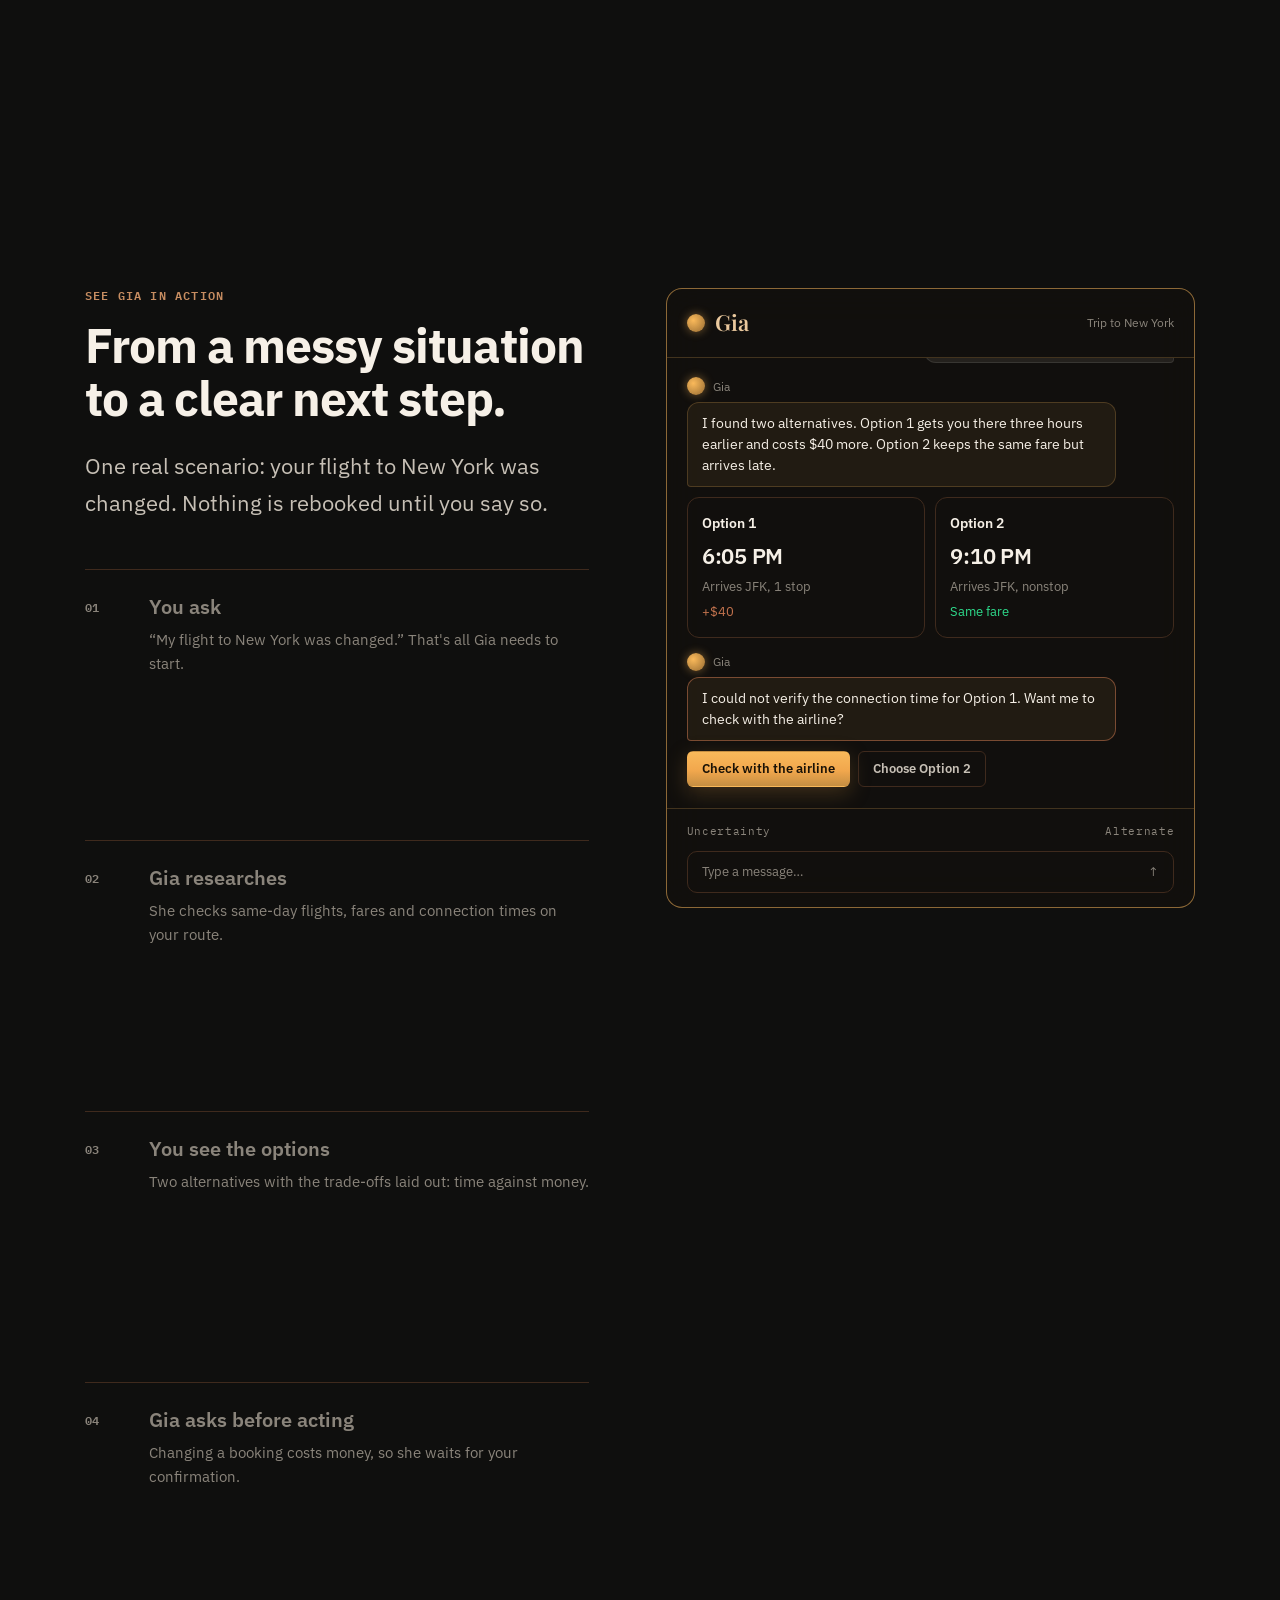
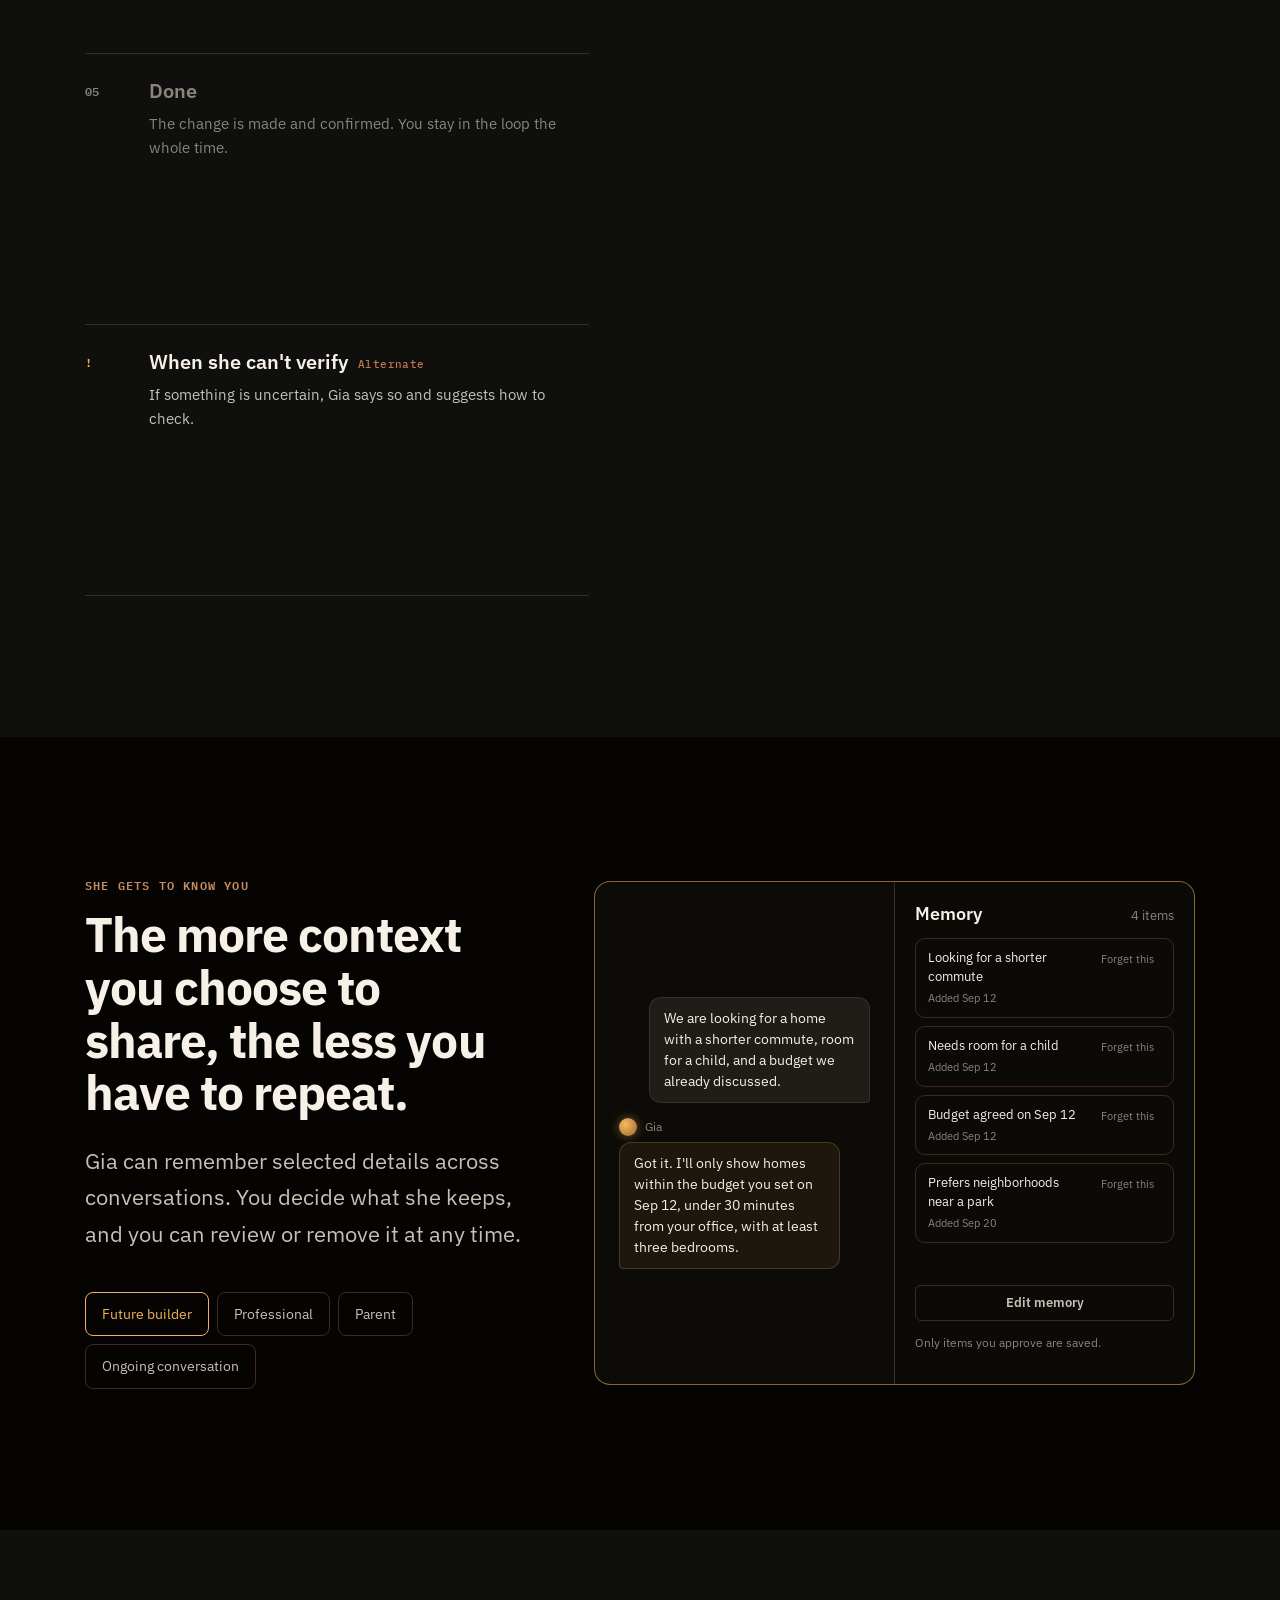
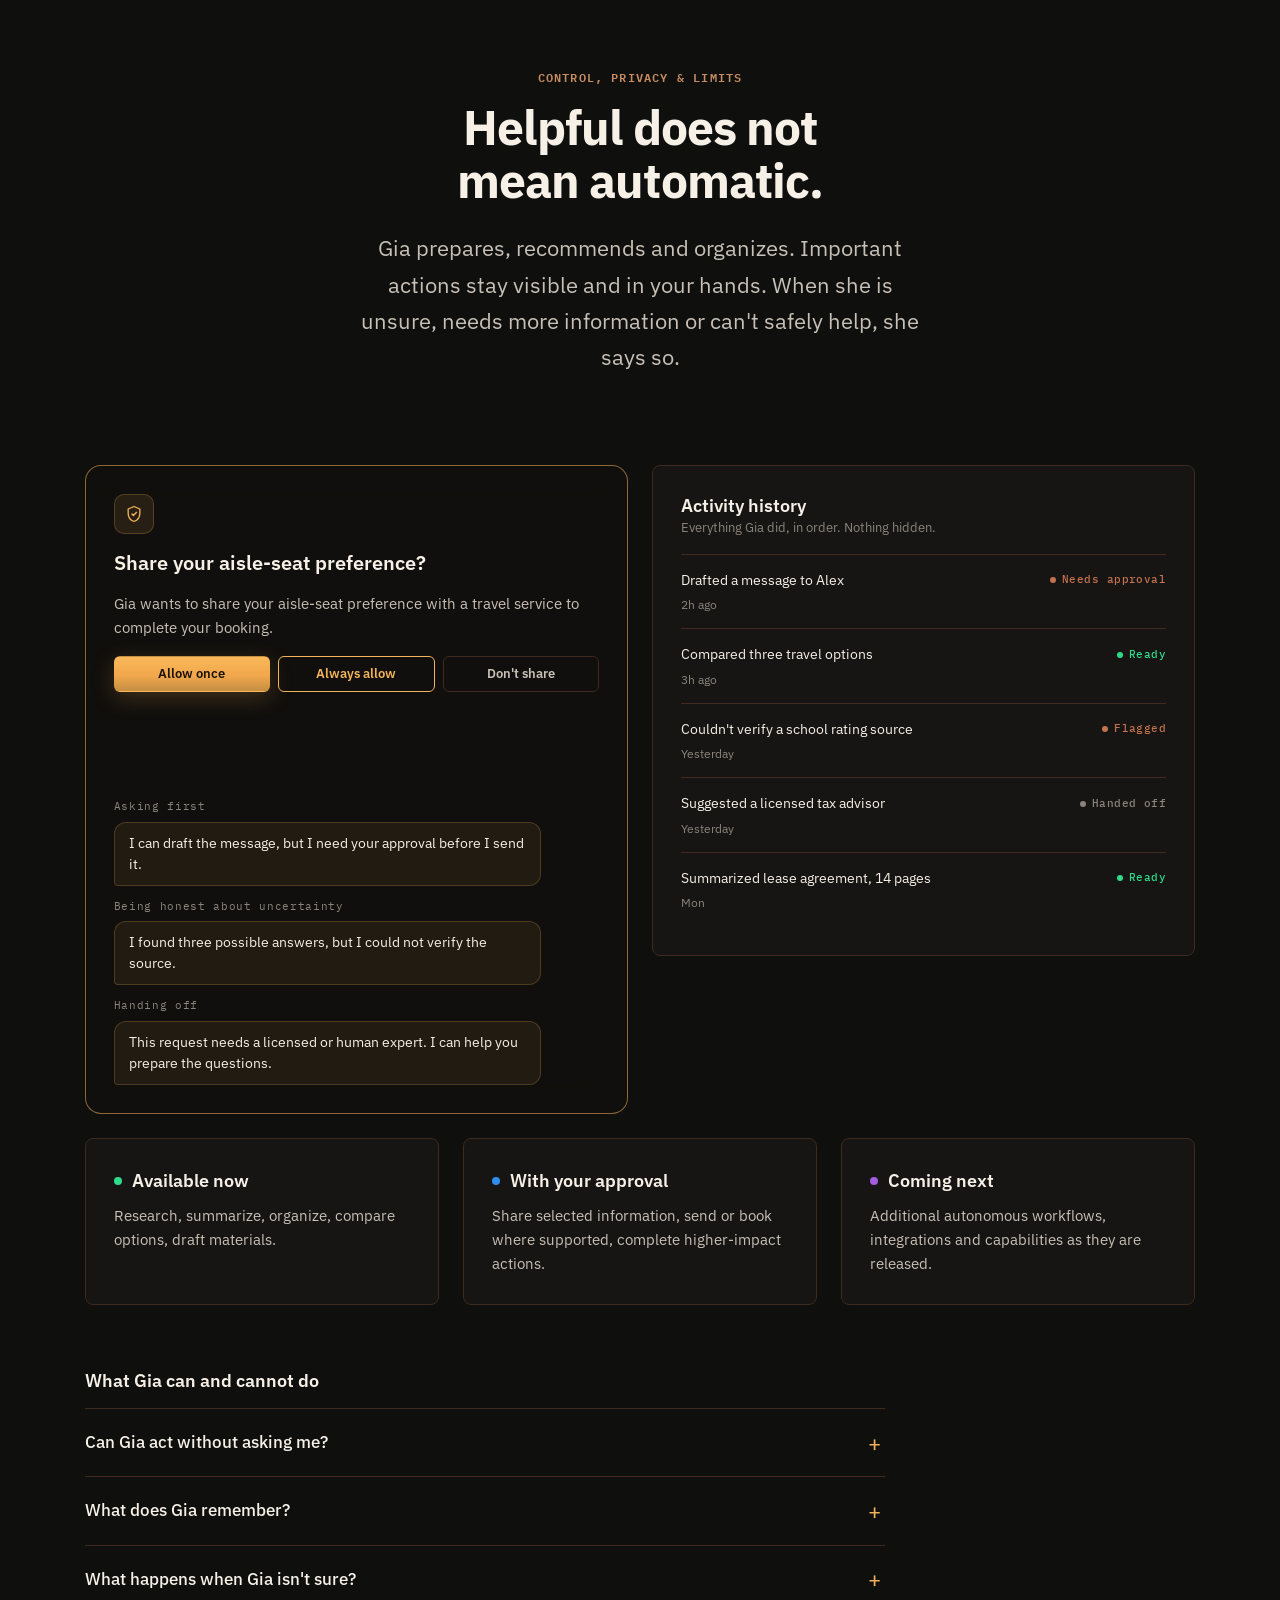
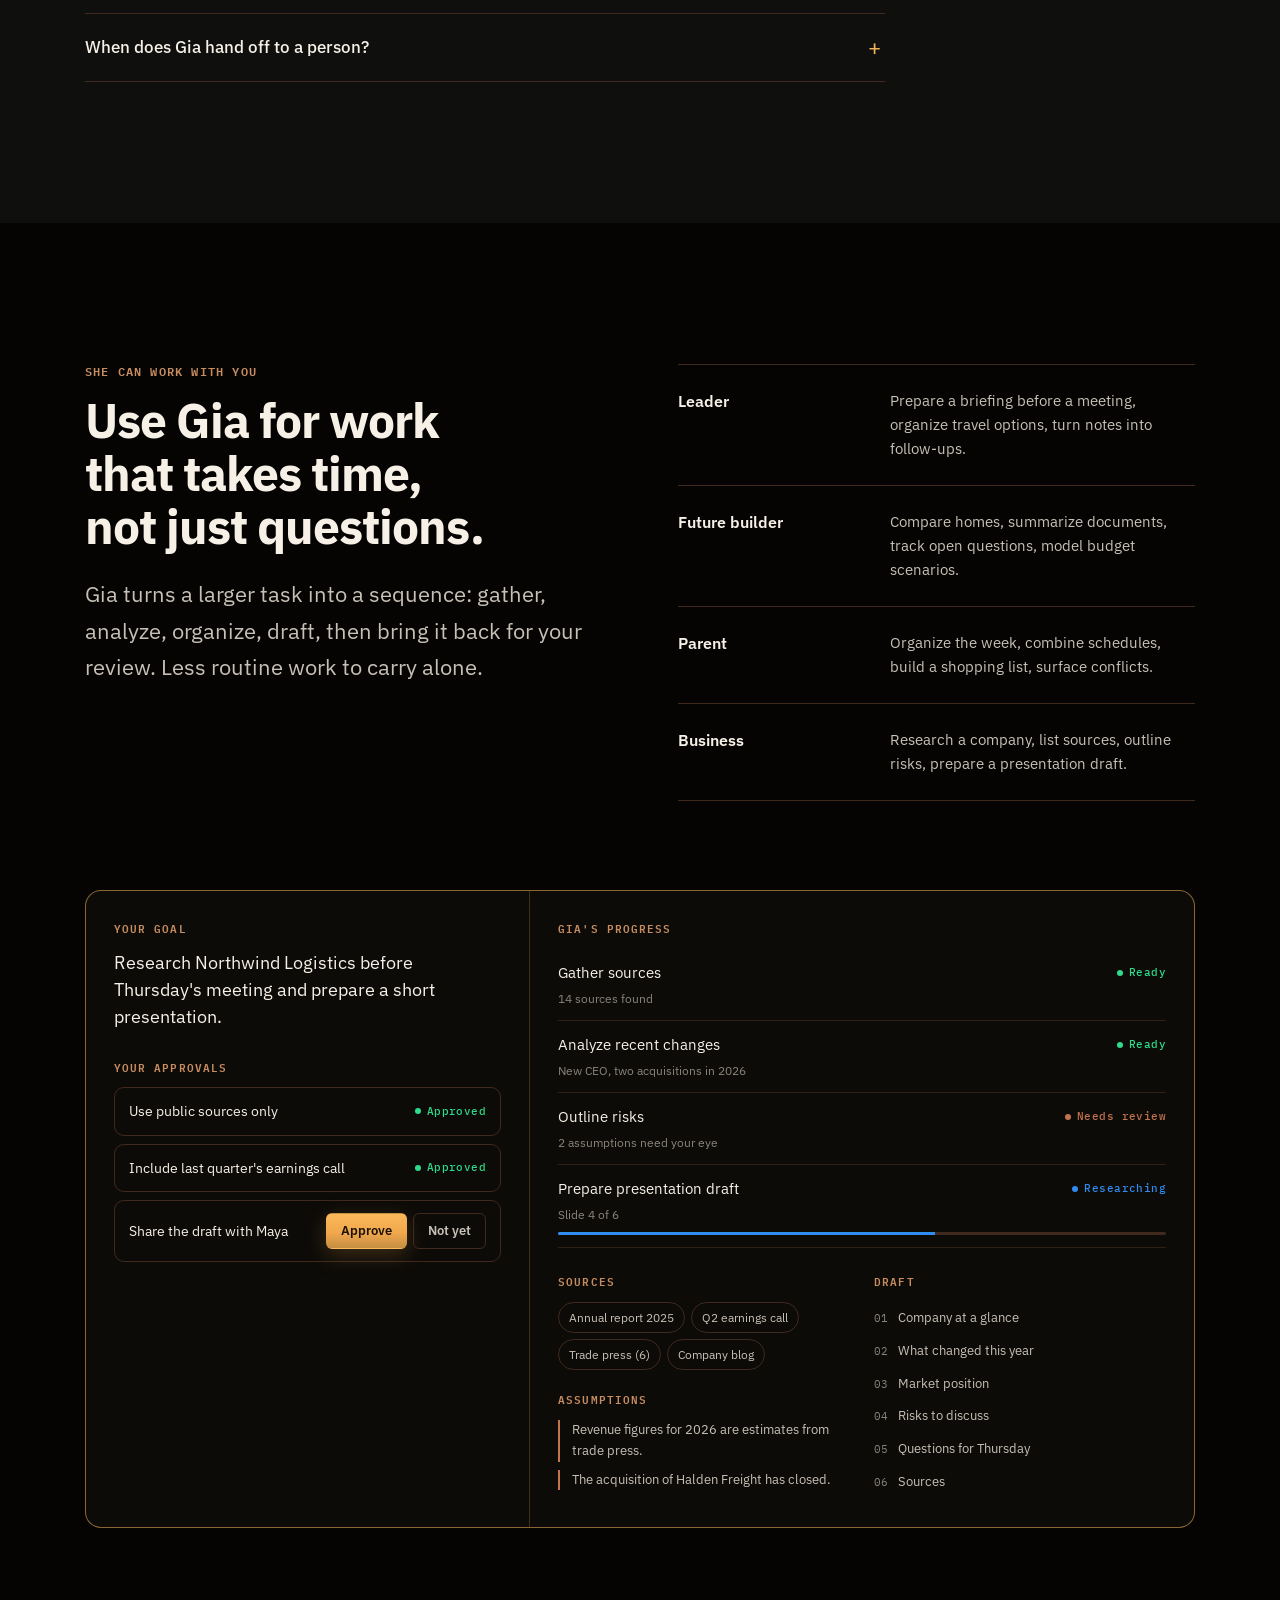
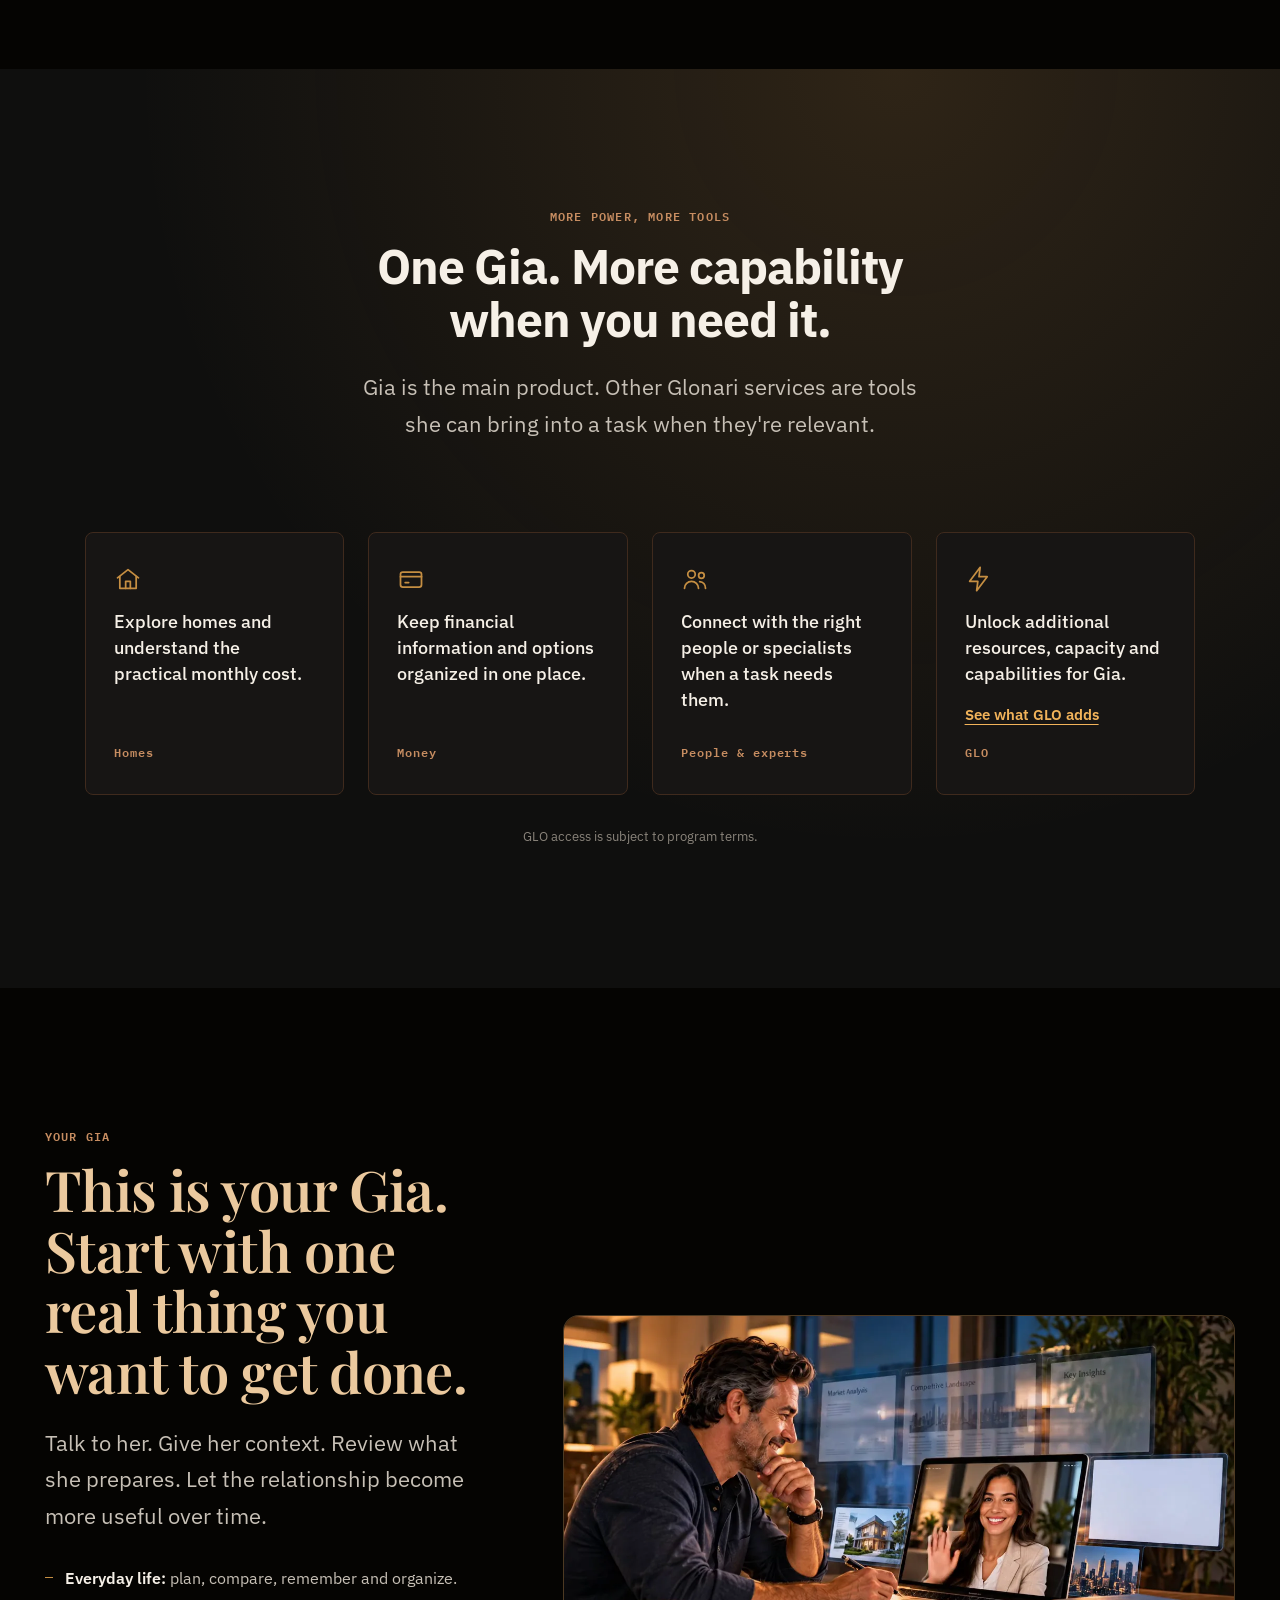
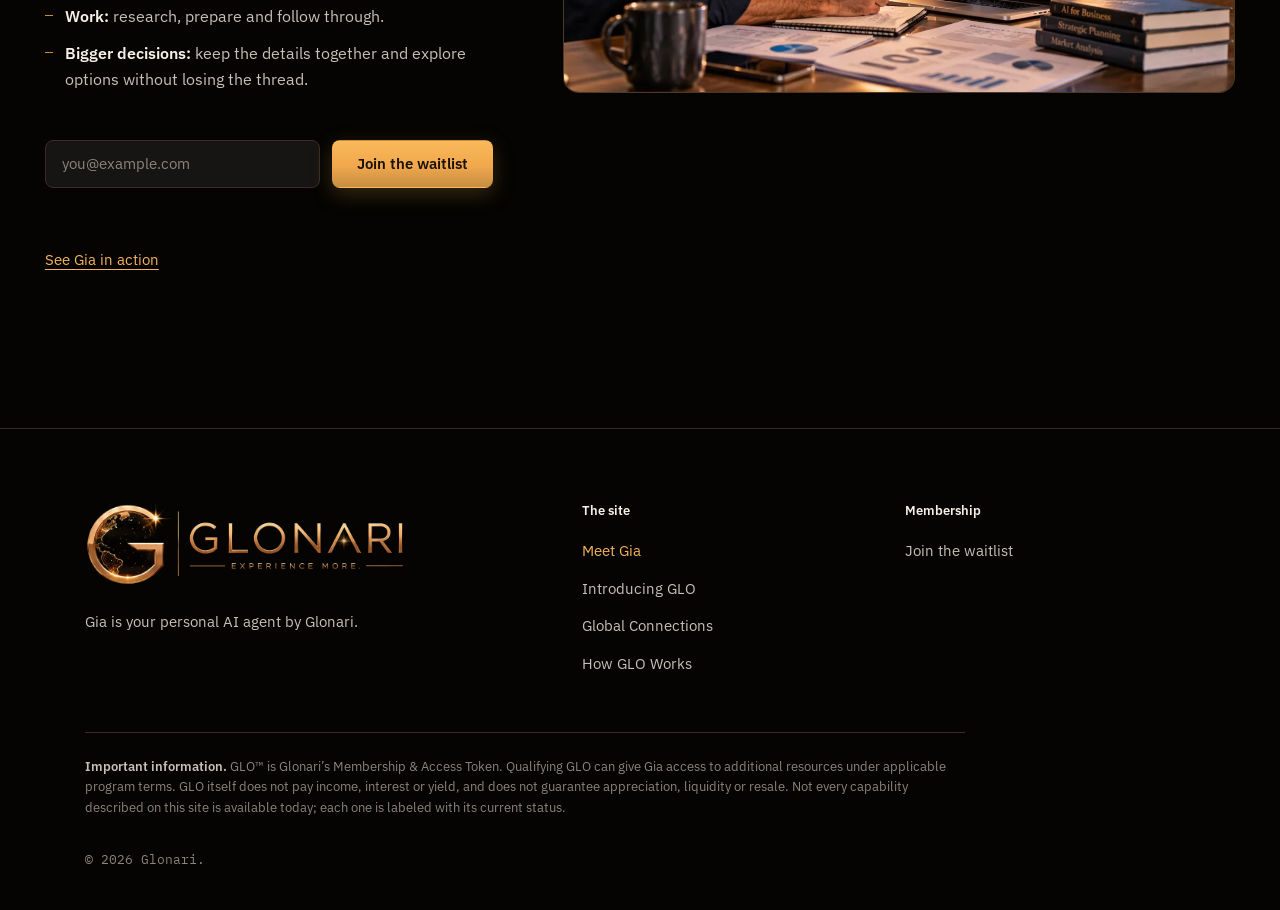
==== commit 9f29c8a8: "global-connections" ====
--- a/index.html
+++ b/index.html
@@ -3,7 +3,7 @@
 <head>
 <meta charset="utf-8">
 <meta name="viewport" content="width=device-width, initial-scale=1, viewport-fit=cover">
-<title>Meet Gia — draft</title>
+<title>Meet Gia</title>
 <link rel="preconnect" href="https://fonts.googleapis.com">
 <link rel="preconnect" href="https://fonts.gstatic.com" crossorigin>
 <link href="https://fonts.googleapis.com/css2?family=IBM+Plex+Mono:wght@500;600&amp;family=IBM+Plex+Sans:wght@400;500;600;700&amp;family=Playfair+Display:wght@500;600;700&amp;display=swap" rel="stylesheet">
--- a/css/components.css
+++ b/css/components.css
@@ -108,7 +108,11 @@
   background: var(--gp-black);
 }
 .page-hero__media { position: absolute; inset: 0; z-index: -2; margin: 0; }
-.page-hero__media > img, .page-hero__media > video { width: 100%; height: 100%; object-fit: cover; object-position: var(--focus, 50% 50%); display: block; }
+.page-hero__media > picture { display: contents; }
+.page-hero__media > img, .page-hero__media > picture > img, .page-hero__media > video { width: 100%; height: 100%; object-fit: cover; object-position: var(--focus, 50% 50%); display: block; }
+/* --below-header: the media starts below the solid fixed header, so a subject at the top of the frame (a head) is
+   never hidden under it; pair it with a --focus near the top (e.g. 30% 10%) so any excess is cropped from the bottom. */
+.page-hero--below-header .page-hero__media { top: var(--header-h); }
 .page-hero__media--placeholder { background: radial-gradient(ellipse at 68% 40%, rgba(241, 167, 77, .16), transparent 60%), var(--gp-black); }
 /* Darkening: strongest behind the text, fading toward the subject; a soft fade into the next section. */
 .page-hero::before {
@@ -198,6 +202,16 @@
 @media (max-width: 960px) { .cards--3 { grid-template-columns: minmax(0, 1fr); } }
 @media (max-width: 768px) { .cards--2 { grid-template-columns: minmax(0, 1fr); } }
 @media (max-width: 560px) { .cards--4 { grid-template-columns: minmax(0, 1fr); } .cards > .card { padding: 24px; } }
+
+/* ===== Card art (optional, first child of a card; DS 8.1) =====
+   96px area (72px at 560px and below), drawing aligned left, line art in currentColor.
+   A slot without an svg or img takes no space. */
+.card__art { display: flex; align-items: center; justify-content: flex-start; height: 96px; margin-bottom: 20px; color: var(--gp-gold); }
+.card--flex > .card__art, .option > .card__art { margin-bottom: 8px; } /* plus the card's 12px gap */
+.card__art > svg { display: block; height: 100%; width: auto; max-width: 100%; fill: none; stroke: currentColor; stroke-width: 1.5; stroke-linecap: round; stroke-linejoin: round; overflow: visible; }
+.card__art > img { display: block; width: auto; height: auto; max-height: 100%; max-width: 100%; }
+.card__art:not(:has(svg, img)) { display: none; }
+@media (max-width: 560px) { .card__art { height: 72px; } }
 
 /* ===== Flow: boxes joined by arrows (left to right; top to bottom at 768px and below) ===== */
 .flow { --flow-gap: 36px; list-style: none; margin: 0; padding: 0; display: flex; gap: var(--flow-gap); counter-reset: flow; }
@@ -413,6 +427,83 @@
 .notice__list li::before { content: ""; position: absolute; left: 0; top: .75em; width: 8px; height: 1px; background: var(--gp-gold-mid); }
 @media (max-width: 560px) { .notice { padding: 24px; } }
 
+/* ===== Quiet effects (DS 10.1), switched on by js/components.js =====
+   Every hiding start state needs a class the script adds (.stagger-on, .draw-on) and sits inside
+   prefers-reduced-motion: no-preference, so without JS or under reduced motion the final state shows. */
+
+/* Parallax on hover [data-parallax] on .media-frame__box, .final__media: the frame clips the media.
+   At rest the photo is its normal size (object-fit: cover). With a mouse, on hover the frame grows to 1.02 with a
+   brighter gold border and a soft shadow; the photo grows to 1.08 and the script moves it against the pointer
+   (translate, at most 12px). In 400ms, back in 600ms. Never on touch devices or under reduced motion. */
+[data-parallax] { overflow: hidden; }
+.final__media[data-parallax] { border-radius: 16px; border: 1px solid var(--gp-glass-border); background: var(--gp-surface-2); }
+.final__media[data-parallax] > .final__img { display: block; border: 0; border-radius: 0; }
+@media (hover: hover) and (pointer: fine) and (prefers-reduced-motion: no-preference) {
+  .parallax-on { transition: scale .6s var(--ease), border-color .6s var(--ease), box-shadow .6s var(--ease); }
+  .parallax-on .parallax-media { transition: scale .6s var(--ease); }
+  .parallax-on.is-hover {
+    scale: 1.02; border-color: var(--gp-glass-border-active);
+    box-shadow: 0 18px 48px rgba(0, 0, 0, .45), 0 0 24px rgba(250, 185, 90, .12);
+    transition-duration: .4s;
+  }
+  .parallax-on.is-hover .parallax-media { scale: 1.08; transition-duration: .4s; will-change: scale, translate; }
+}
+
+@media (prefers-reduced-motion: no-preference) {
+  /* Staggered entry [data-stagger]: children appear 120ms apart, on every visit (the script re-arms it). */
+  .stagger-on > * { opacity: 0; transform: translateY(24px); filter: blur(4px); }
+  .stagger-on.is-in > * {
+    opacity: 1; transform: none; filter: none;
+    transition: opacity .7s var(--ease), transform .7s var(--ease), filter .7s var(--ease);
+    transition-delay: calc(var(--stagger-i, 0) * 120ms);
+  }
+
+  /* Line drawing [data-draw]: SVG strokes (.draw-path, pathLength 1) and .draw-x bars; --draw-delay staggers parts. */
+  /* stroke-opacity hides the dot a round line cap leaves at the start before a part begins. */
+  .draw-on .draw-path { stroke-dasharray: 1 1; stroke-dashoffset: 1; }
+  .draw-on:not(.is-drawn) .draw-path { stroke-opacity: 0; }
+  .draw-on.is-drawn .draw-path {
+    stroke-dashoffset: 0;
+    transition: stroke-dashoffset 1.2s var(--ease) var(--draw-delay, 0s), stroke-opacity 0s linear var(--draw-delay, 0s);
+  }
+  .draw-on .draw-x { transform: scaleX(0); transform-origin: left center; }
+  .draw-on.is-drawn .draw-x { transform: none; transition: transform 1s var(--ease) var(--draw-delay, 0s); }
+
+  /* .flow[data-draw], .steps-line[data-draw]: the connector lines (::after) open one after another,
+     by item order (--draw-i from the script); a .flow arrowhead (::before) appears after its line. */
+  .flow.draw-on > .flow__node::after,
+  .steps-line.draw-on > .steps-line__item::after { transform: scaleX(0); transform-origin: left center; }
+  .flow.draw-on > .flow__node::before { opacity: 0; }
+  .flow.draw-on.is-drawn > .flow__node::after { transform: none; transition: transform .45s var(--ease) calc(var(--draw-i, 0) * .25s); }
+  .flow.draw-on.is-drawn > .flow__node::before { opacity: 1; transition: opacity .15s linear calc(var(--draw-i, 0) * .25s + .4s); }
+  .steps-line.draw-on.is-drawn > .steps-line__item::after { transform: none; transition: transform .45s var(--ease) calc(var(--draw-i, 0) * .2s); }
+  @media (max-width: 768px) {
+    .flow.draw-on > .flow__node::after,
+    .steps-line.draw-on > .steps-line__item::after { transform: scaleY(0); transform-origin: center top; }
+  }
+
+  /* Shine [data-shine]: one pass of light; the class is removed after it, leaving the solid color. */
+  [data-shine].is-shining {
+    background-image: linear-gradient(110deg, currentColor 40%, var(--gp-white) 50%, currentColor 60%);
+    background-size: 250% 100%; background-position: 100% 0;
+    -webkit-background-clip: text; background-clip: text; -webkit-text-fill-color: transparent; text-shadow: none;
+    animation: gia-shine 1.8s var(--ease) forwards;
+  }
+}
+@keyframes gia-shine { to { background-position: 0 0; } }
+
+/* Spotlight [data-spotlight]: a soft gold glow under the pointer, mouse only, no transform.
+   Uses the card's own ::before (free on .card); the script sets --spot-x / --spot-y. */
+@media (hover: hover) and (pointer: fine) and (prefers-reduced-motion: no-preference) {
+  .spot-on { position: relative; isolation: isolate; }
+  .spot-on::before {
+    content: ""; position: absolute; inset: 0; z-index: -1; border-radius: inherit; pointer-events: none;
+    background: radial-gradient(360px circle at var(--spot-x, 50%) var(--spot-y, 50%), rgba(242, 179, 90, .14), transparent 70%);
+    opacity: 0; transition: opacity .3s var(--ease);
+  }
+  .spot-on:hover::before { opacity: 1; }
+}
+
 @media (prefers-reduced-motion: reduce) {
   .msg-in, .log li.is-new { animation: none; }
   .acc, .tab { transition: none; }
--- a/css/pages/meet-gia.css
+++ b/css/pages/meet-gia.css
@@ -3,7 +3,8 @@
 /* ===== 01 Hero (scroll video) ===== */
 .hero { position: relative; height: 420vh; background: var(--gp-black); }
 .hero__stage { position: sticky; top: 0; height: 100vh; height: 100svh; overflow: hidden; }
-.hero__canvas { position: absolute; inset: 0; width: 100%; height: 100%; }
+/* The canvas starts below the solid fixed header, so the whole frame is fitted into the visible area. */
+.hero__canvas { position: absolute; top: var(--header-h); left: 0; width: 100%; height: calc(100% - var(--header-h)); }
 .hero__scrim {
   position: absolute; inset: 0; pointer-events: none;
   background:
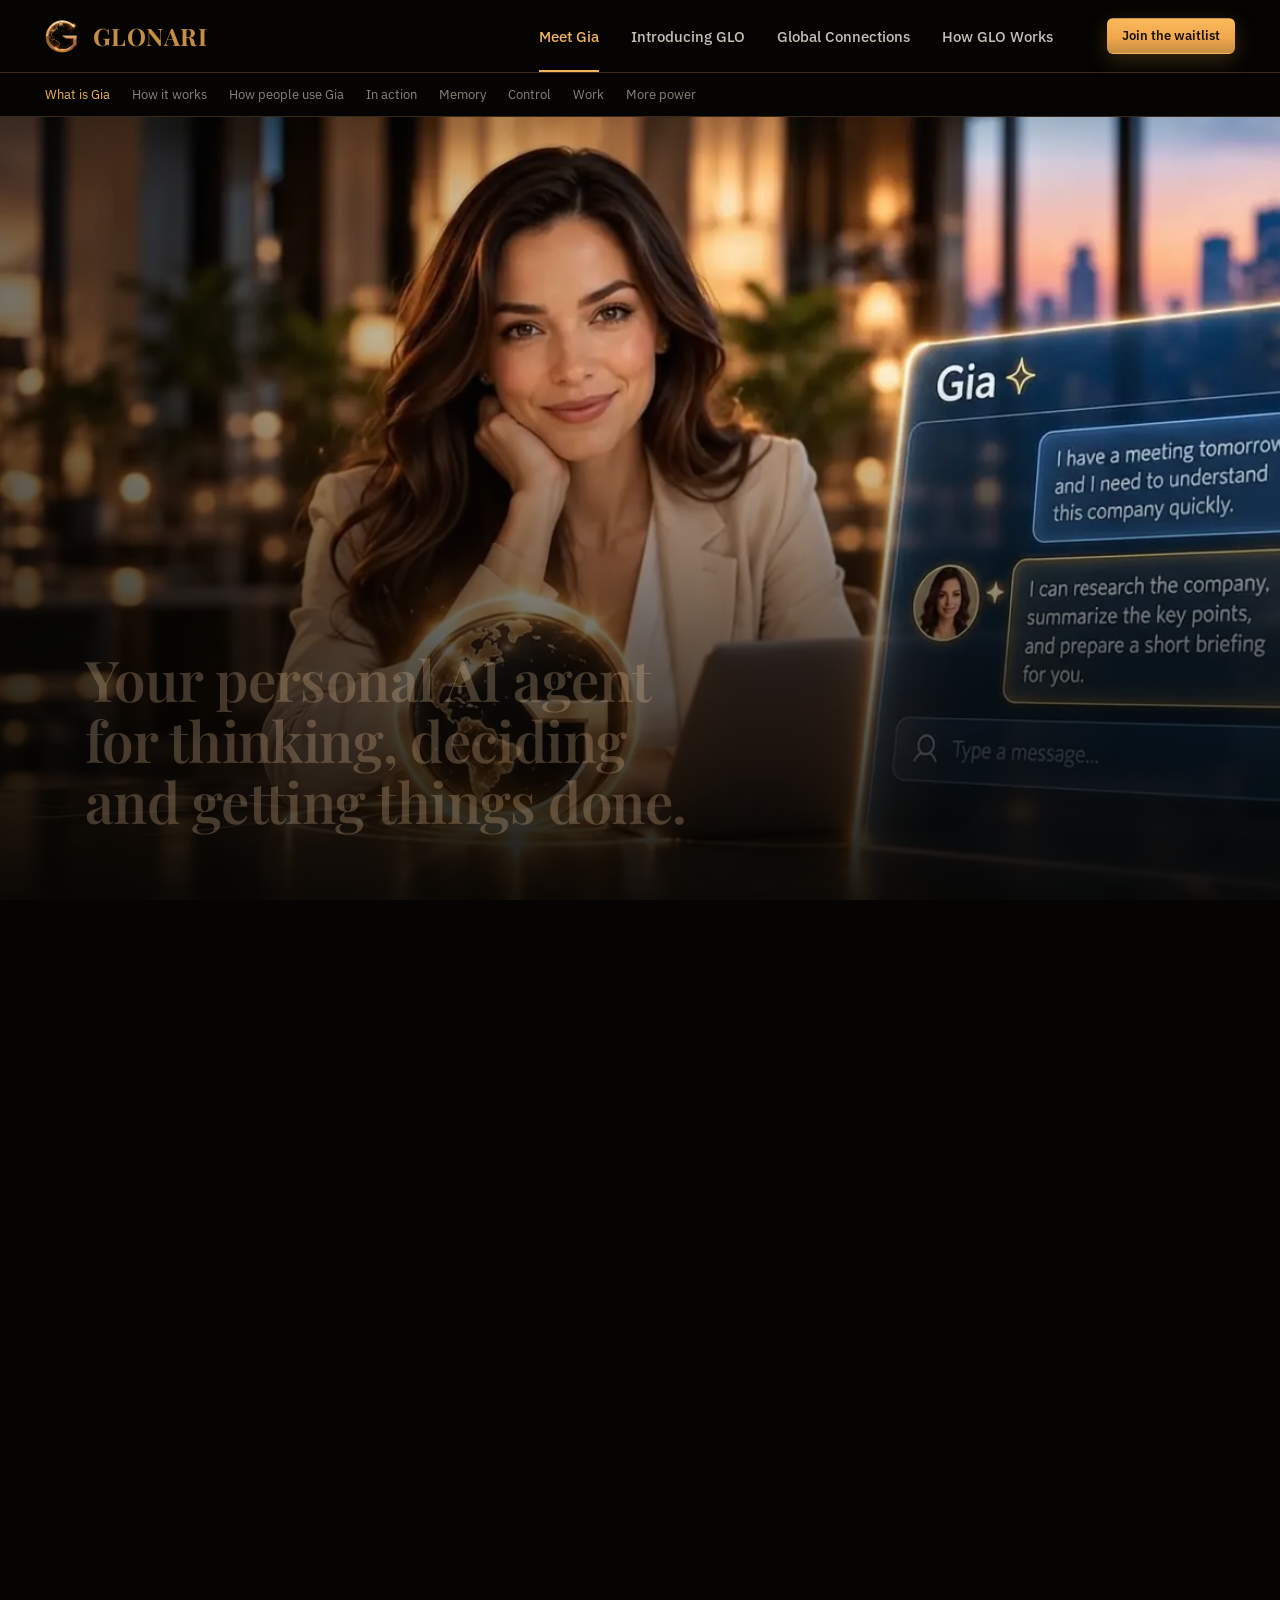
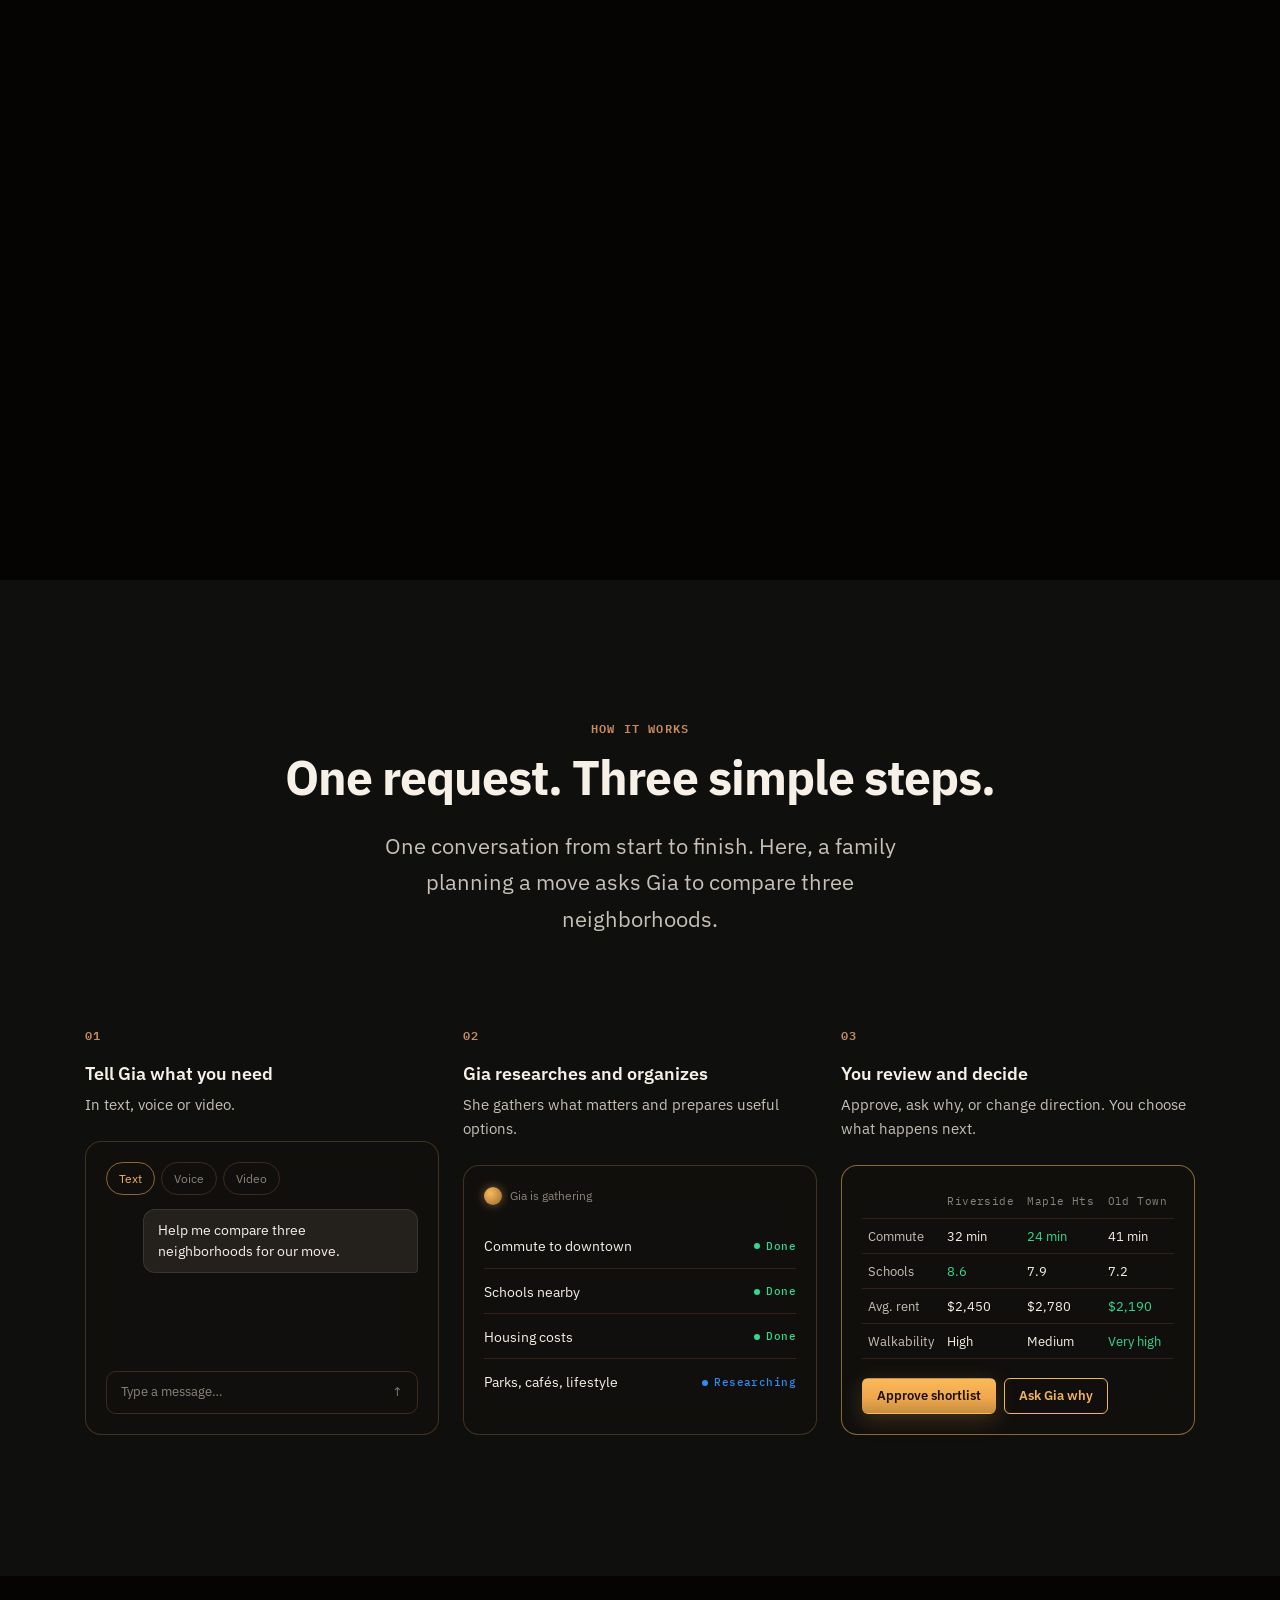
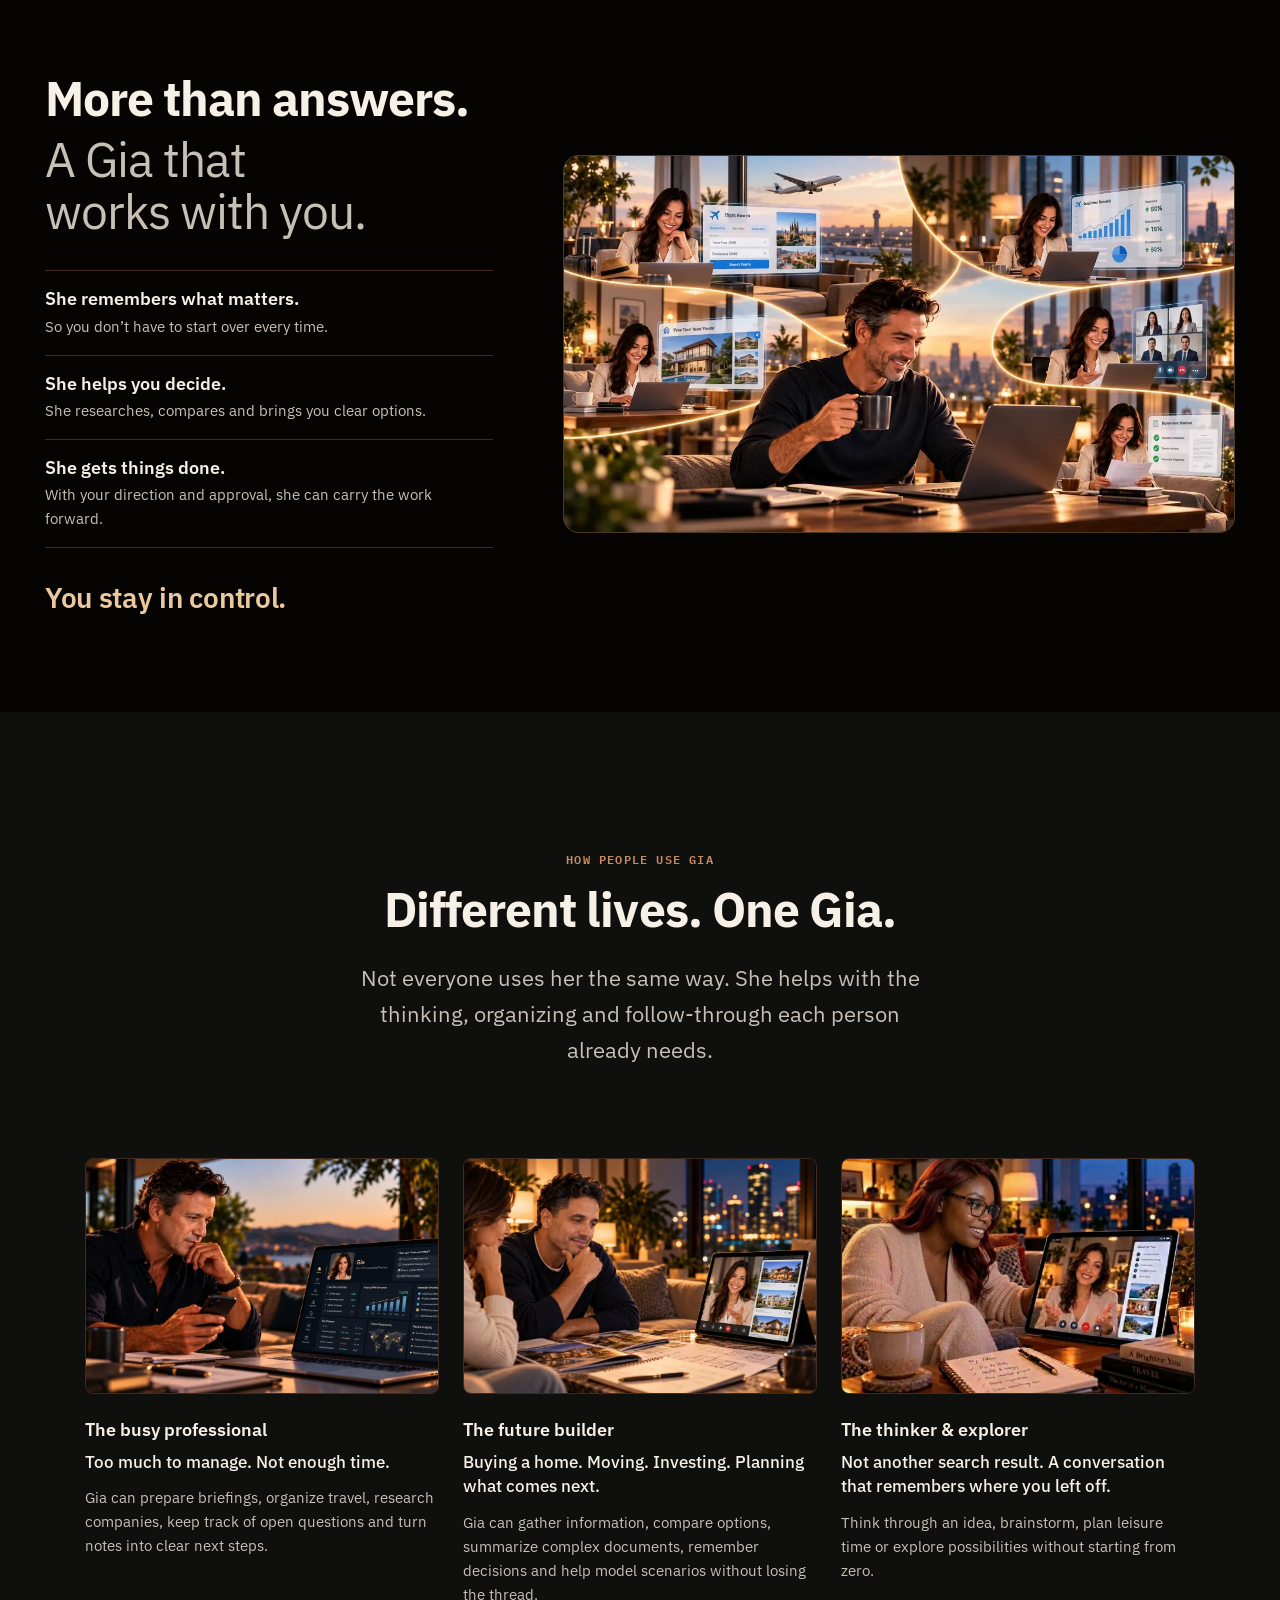
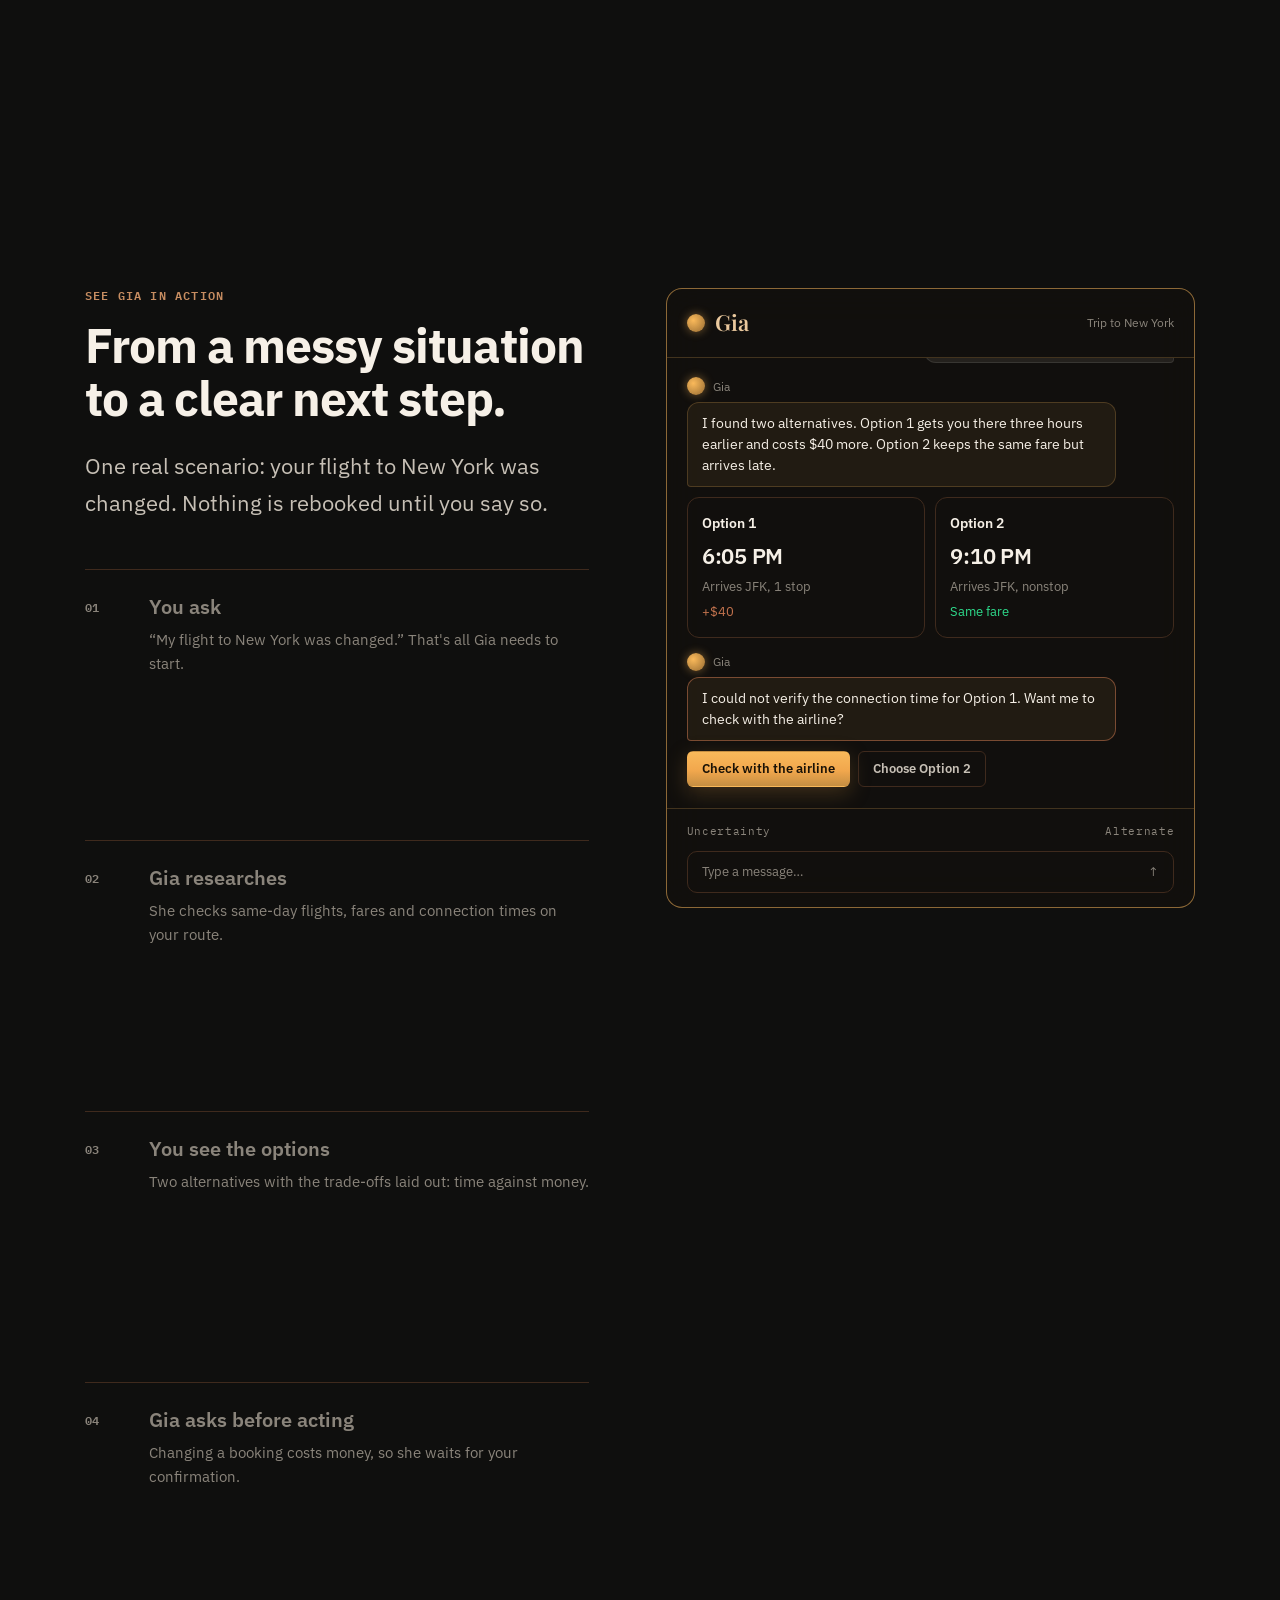
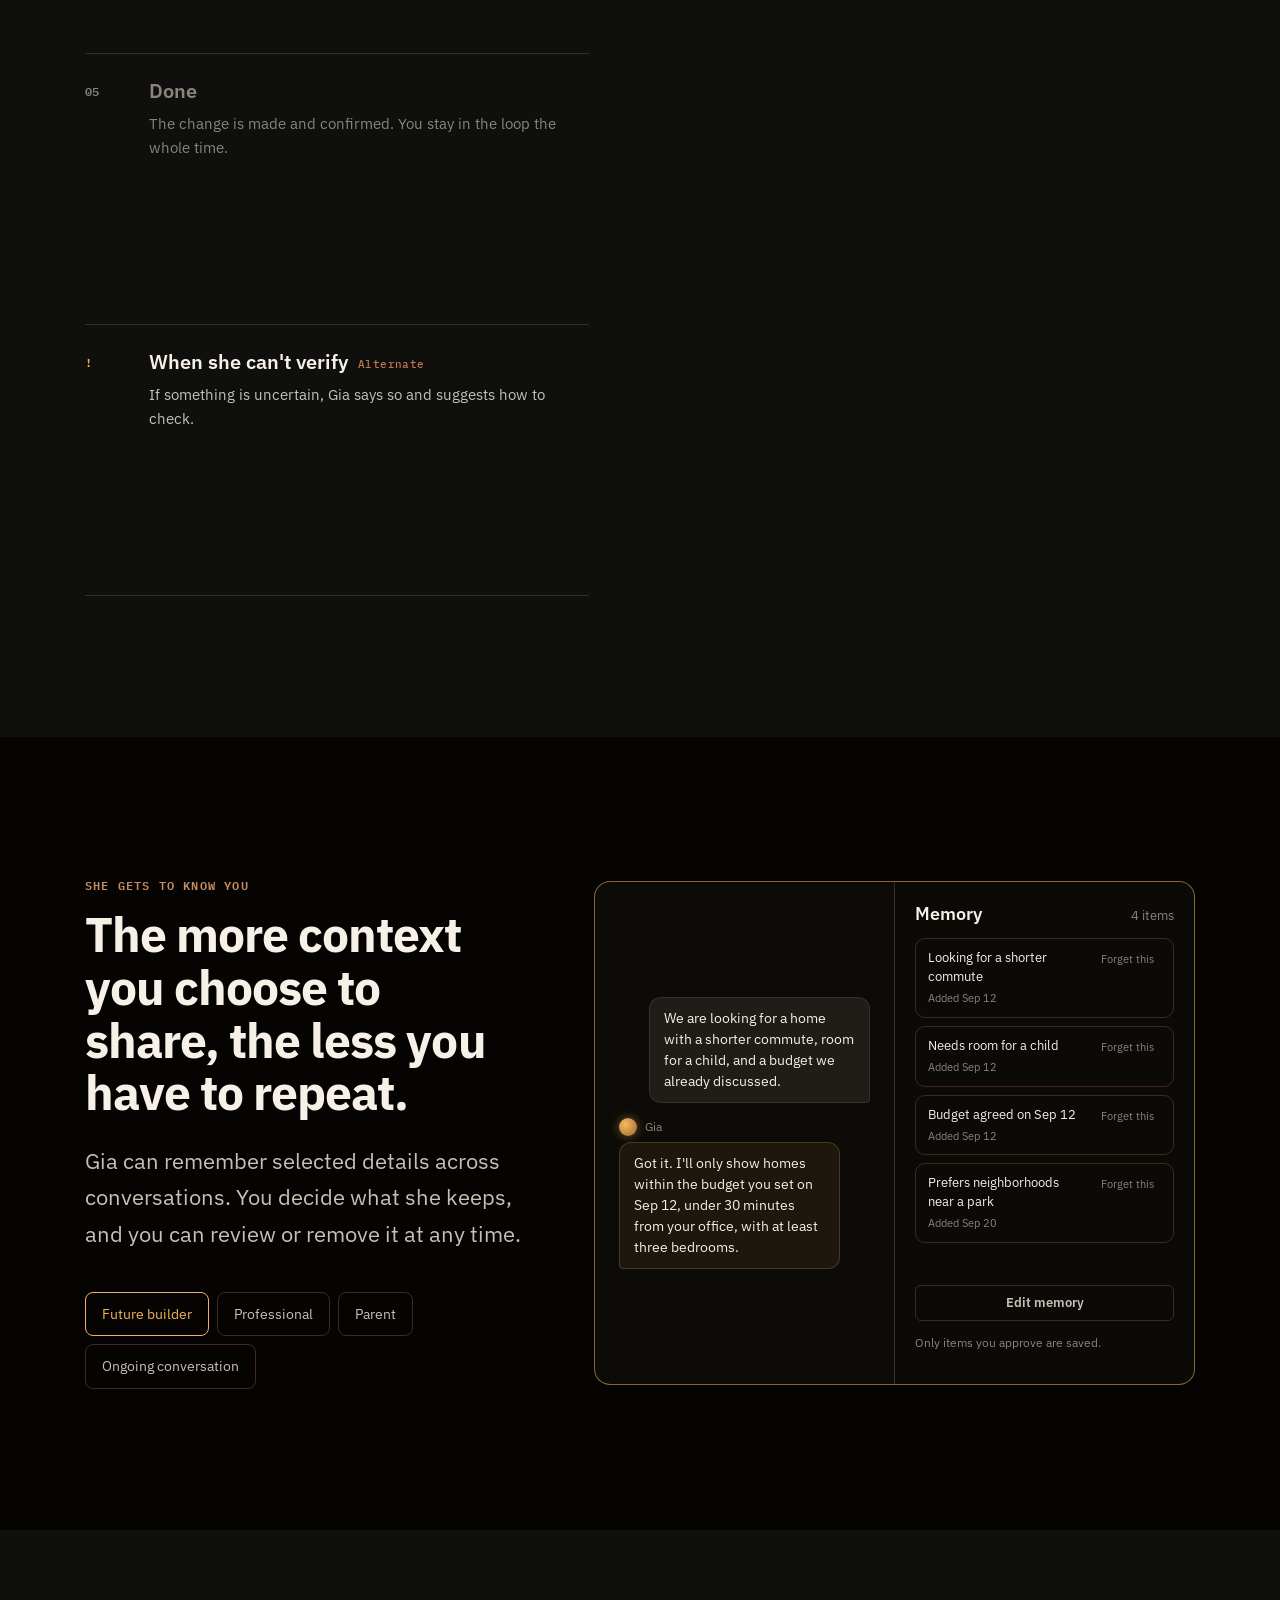
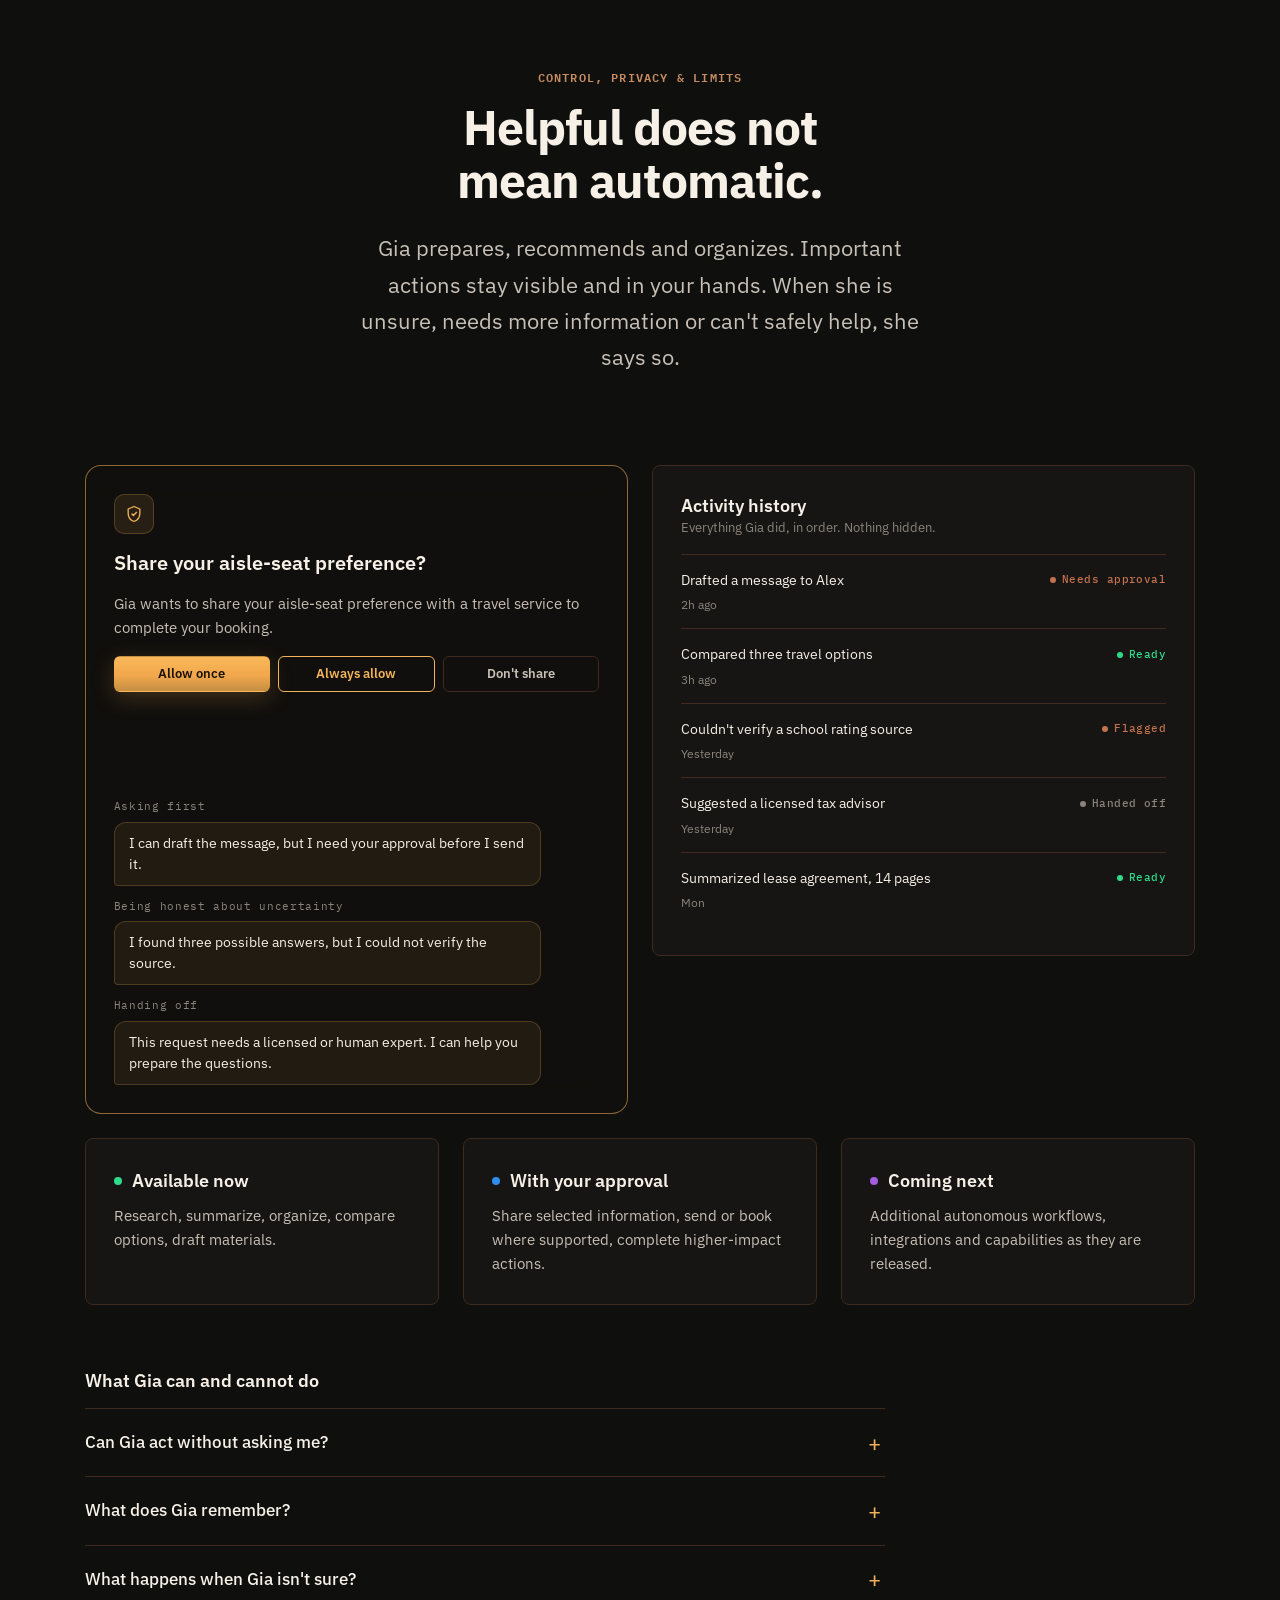
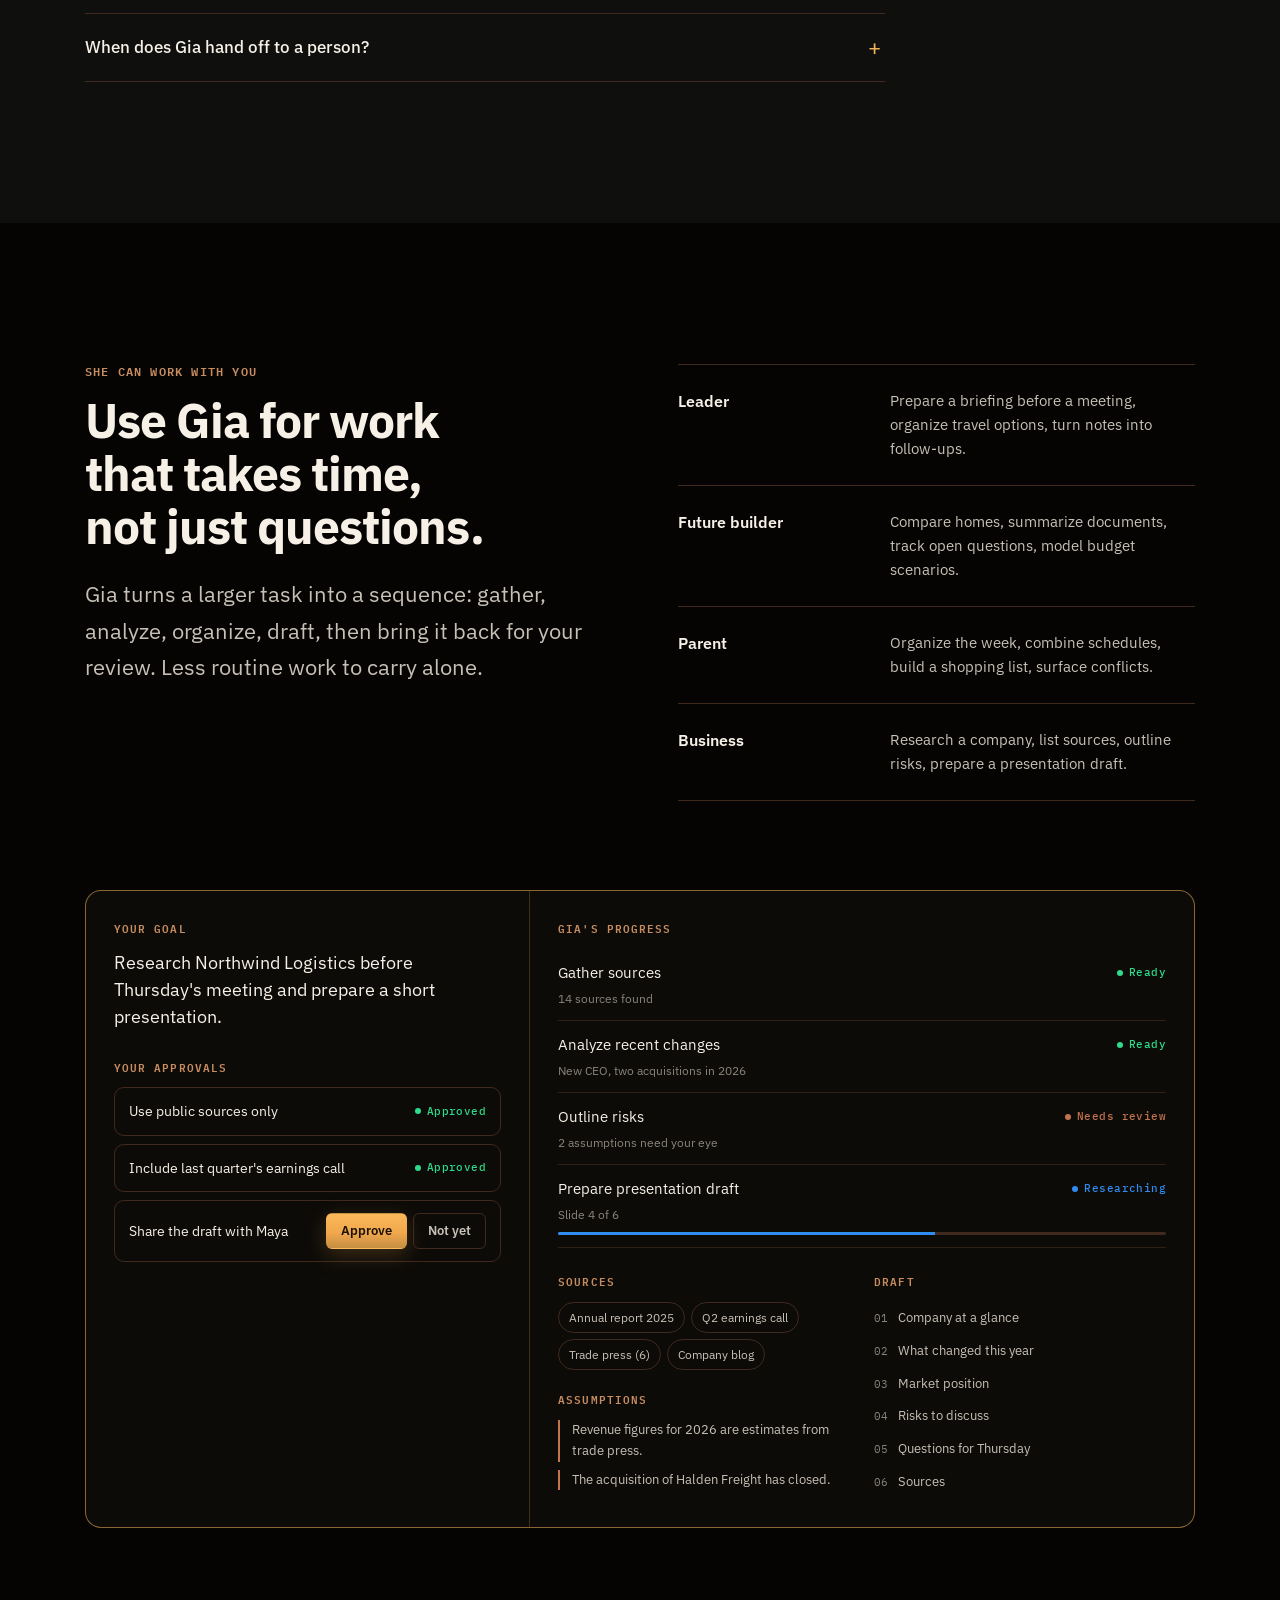
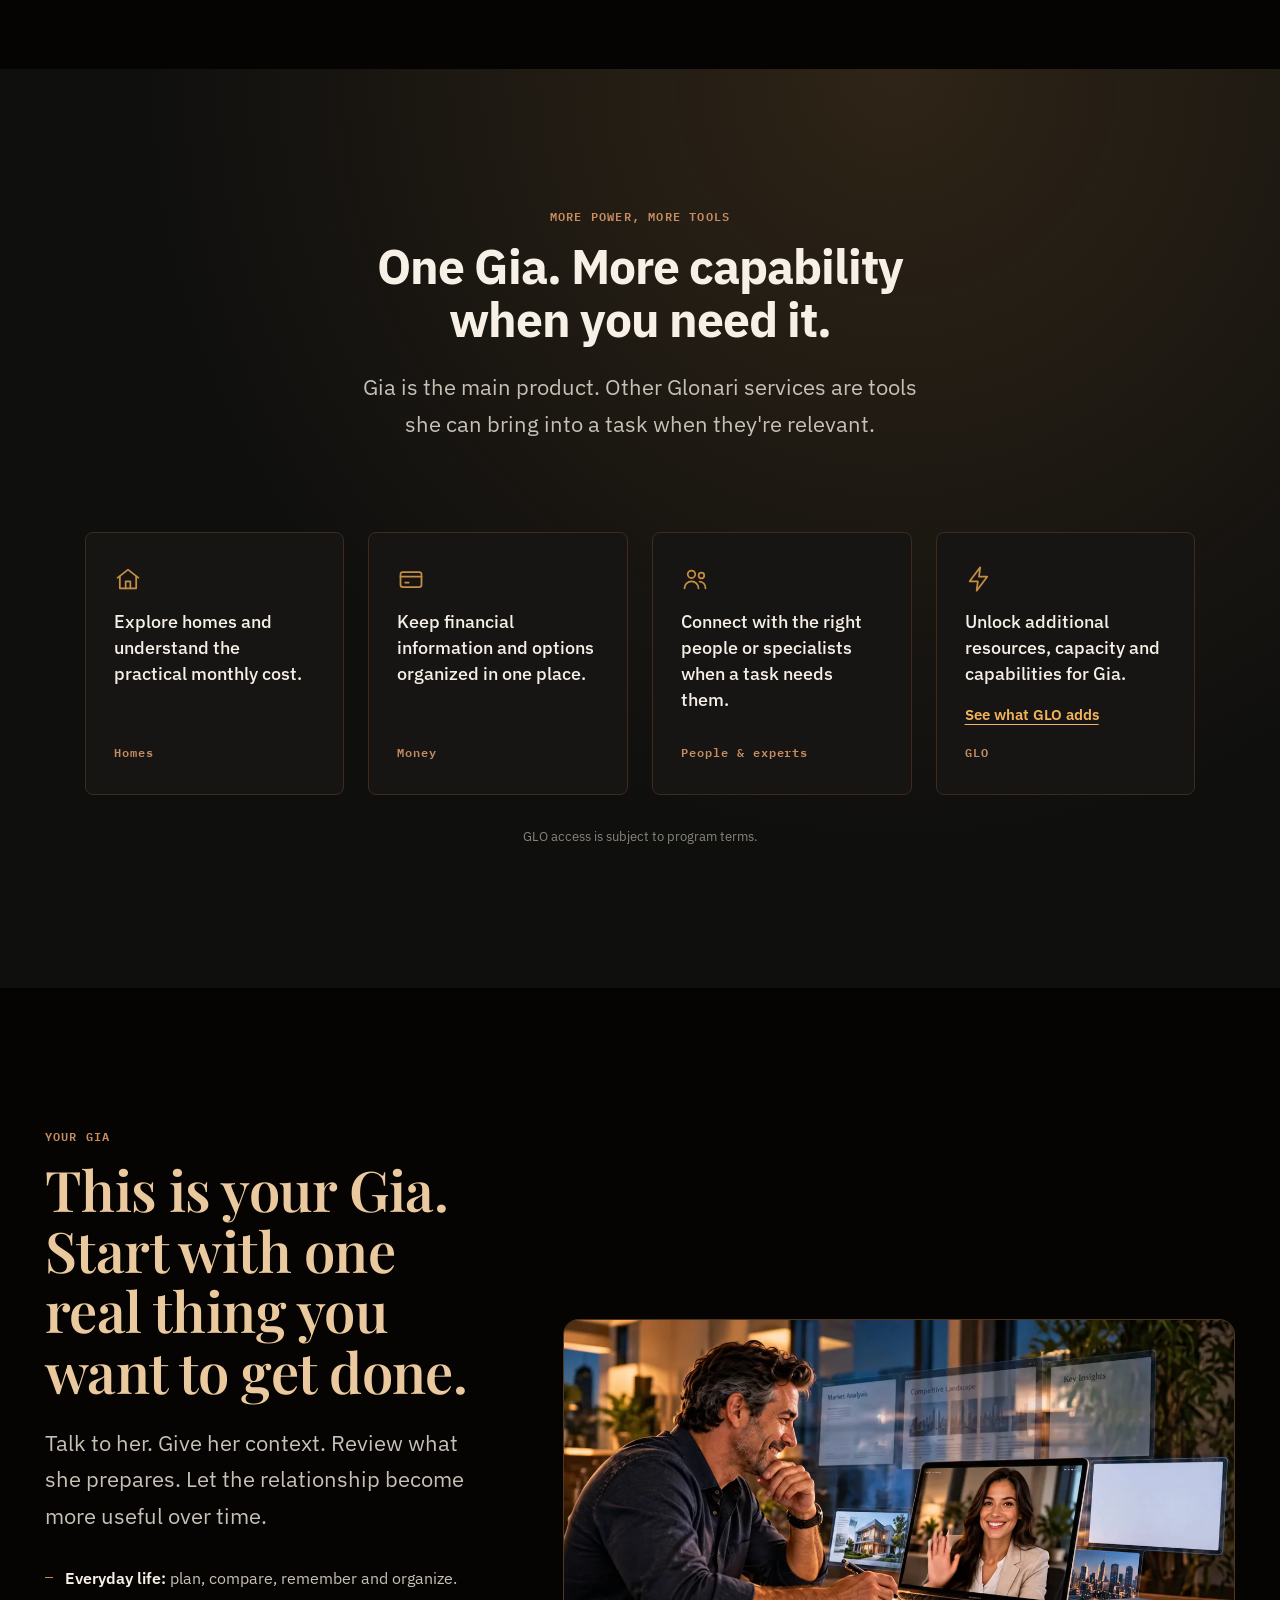
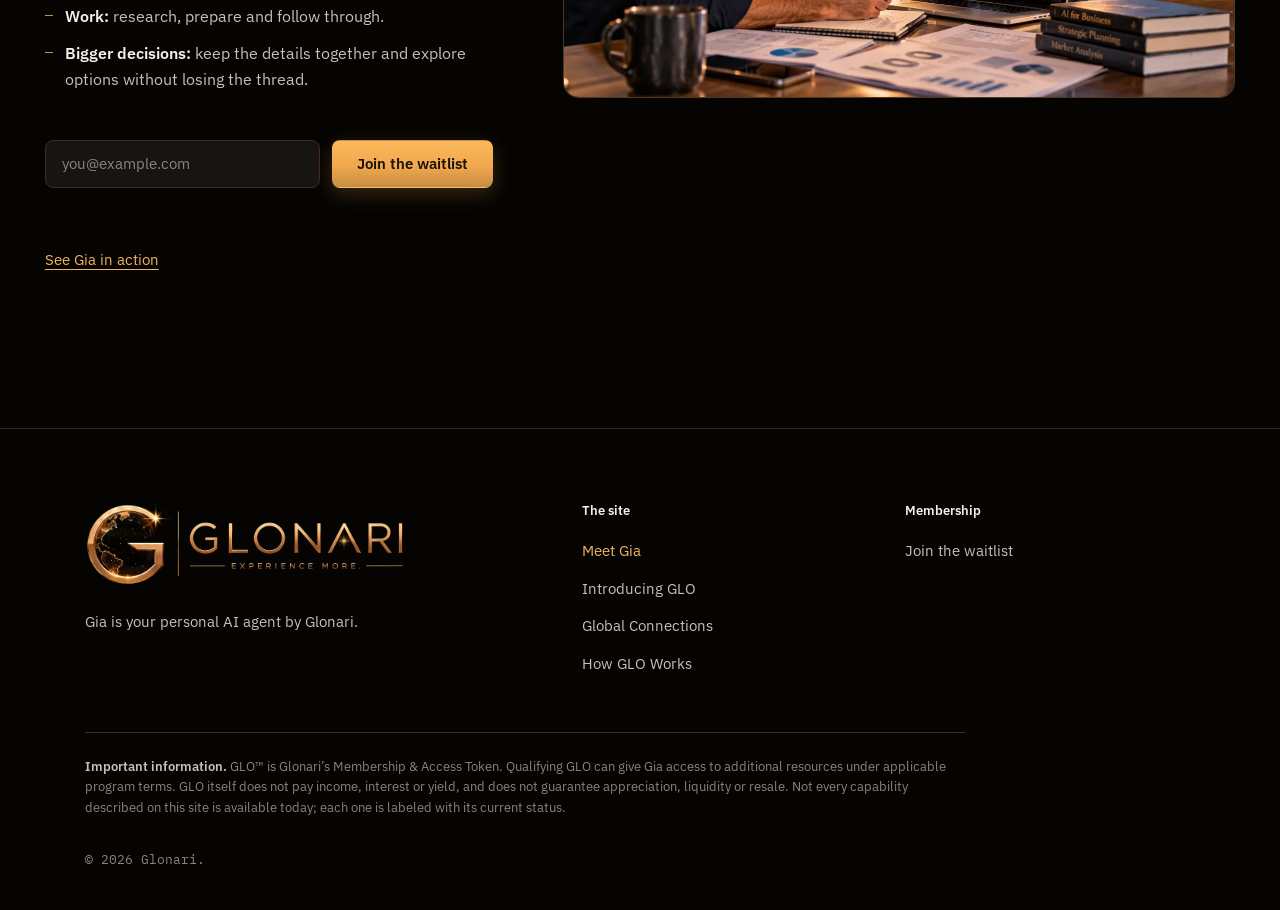
==== commit 8613f5a3: "parallax all photos" ====
--- a/index.html
+++ b/index.html
@@ -176,8 +176,10 @@
       </ul>
       <p class="breather__close">You stay in control.</p>
     </div>
-    <figure class="breather__media">
-      <video class="breather__video" src="assets/video/works-with-you.mp4" poster="assets/images/works-with-you-start.webp" data-end-poster="assets/images/works-with-you-end.webp" width="1280" height="720" muted playsinline preload="auto" aria-hidden="true"></video>
+    <figure class="breather__media media-frame" style="--ratio: 16 / 9">
+      <div class="media-frame__box" data-parallax>
+        <video class="breather__video" src="assets/video/works-with-you.mp4" poster="assets/images/works-with-you-start.webp" data-end-poster="assets/images/works-with-you-end.webp" width="1280" height="720" muted playsinline preload="auto" aria-hidden="true"></video>
+      </div>
     </figure>
   </div>
 </section>
@@ -193,7 +195,9 @@
 
     <div class="personas gap-major">
       <figure class="persona">
-        <img class="persona__img" src="assets/images/busy-professional.webp" width="1200" height="675" loading="lazy" decoding="async" style="object-position: 38% 50%" alt="A man at an outdoor table at sunset checks his phone, with Gia's executive summary open on his laptop">
+        <div class="media-frame__box persona__frame" data-parallax>
+          <img class="persona__img" src="assets/images/busy-professional.webp" width="1200" height="675" loading="lazy" decoding="async" style="object-position: 38% 50%" alt="A man at an outdoor table at sunset checks his phone, with Gia's executive summary open on his laptop">
+        </div>
         <figcaption class="persona__body">
           <h3 class="h4">The busy professional</h3>
           <p class="persona__tag">Too much to manage. Not enough time.</p>
@@ -201,7 +205,9 @@
         </figcaption>
       </figure>
       <figure class="persona">
-        <img class="persona__img" src="assets/images/couple-comparing-homes.webp" width="1200" height="675" loading="lazy" decoding="async" style="object-position: 55% 50%" alt="A couple at home in the evening compares house listings with Gia on a tablet, brochures and a floor plan on the table">
+        <div class="media-frame__box persona__frame" data-parallax>
+          <img class="persona__img" src="assets/images/couple-comparing-homes.webp" width="1200" height="675" loading="lazy" decoding="async" style="object-position: 55% 50%" alt="A couple at home in the evening compares house listings with Gia on a tablet, brochures and a floor plan on the table">
+        </div>
         <figcaption class="persona__body">
           <h3 class="h4">The future builder</h3>
           <p class="persona__tag">Buying a home. Moving. Investing. Planning what comes next.</p>
@@ -209,7 +215,9 @@
         </figcaption>
       </figure>
       <figure class="persona">
-        <img class="persona__img" src="assets/images/quiet-moment.webp" width="1200" height="900" loading="lazy" decoding="async" style="object-position: 50% 45%" alt="A woman relaxing on her sofa talks with Gia on a tablet about ideas from her notebook">
+        <div class="media-frame__box persona__frame" data-parallax>
+          <img class="persona__img" src="assets/images/quiet-moment.webp" width="1200" height="900" loading="lazy" decoding="async" style="object-position: 50% 45%" alt="A woman relaxing on her sofa talks with Gia on a tablet about ideas from her notebook">
+        </div>
         <figcaption class="persona__body">
           <h3 class="h4">The thinker &amp; explorer</h3>
           <p class="persona__tag">Not another search result. A conversation that remembers where you left off.</p>
@@ -453,7 +461,7 @@
       <p class="waitlist__msg" id="wl-msg" aria-live="polite"></p>
       <p class="final__alt"><a href="#in-action">See Gia in action</a></p>
     </div>
-    <figure class="final__media">
+    <figure class="final__media" data-parallax>
       <video class="final__img" data-play-once data-delay="400" data-still="assets/images/final-gia-still.webp" muted playsinline preload="metadata" poster="assets/images/final-gia-poster.webp" width="1280" height="720" aria-hidden="true">
         <source src="assets/video/final-gia.mp4" type="video/mp4">
       </video>
--- a/css/components.css
+++ b/css/components.css
@@ -477,9 +477,23 @@
   .flow.draw-on.is-drawn > .flow__node::after { transform: none; transition: transform .45s var(--ease) calc(var(--draw-i, 0) * .25s); }
   .flow.draw-on.is-drawn > .flow__node::before { opacity: 1; transition: opacity .15s linear calc(var(--draw-i, 0) * .25s + .4s); }
   .steps-line.draw-on.is-drawn > .steps-line__item::after { transform: none; transition: transform .45s var(--ease) calc(var(--draw-i, 0) * .2s); }
+
+  /* .flow[data-draw] + .flow-return: after the last chain arrow, the return line opens from the last node back to
+     the first. Its border is covered by a curtain (::after) in the section color that shrinks to the left, then the
+     arrowhead (::before) appears. Only on a solid section background (as the label's own background). */
+  .flow.draw-on + .flow-return::after {
+    content: ""; position: absolute; inset: 0 -1px -1px; background: var(--section-bg, var(--gp-bg));
+    transform-origin: left center; pointer-events: none;
+  }
+  .flow.draw-on + .flow-return::before { opacity: 0; }
+  .flow.draw-on + .flow-return > .flow-return__label { z-index: 1; }
+  .flow.draw-on.is-drawn + .flow-return::after { transform: scaleX(0); transition: transform .9s var(--ease) calc((var(--n, 5) - 2) * .25s + .55s); }
+  .flow.draw-on.is-drawn + .flow-return::before { opacity: 1; transition: opacity .15s linear calc((var(--n, 5) - 2) * .25s + 1.4s); }
+
   @media (max-width: 768px) {
     .flow.draw-on > .flow__node::after,
     .steps-line.draw-on > .steps-line__item::after { transform: scaleY(0); transform-origin: center top; }
+    .flow.draw-on + .flow-return::after { content: none; }
   }
 
   /* Shine [data-shine]: one pass of light; the class is removed after it, leaving the solid color. */
--- a/css/pages/meet-gia.css
+++ b/css/pages/meet-gia.css
@@ -63,7 +63,7 @@
 .pillars .h4 { margin-bottom: 4px; }
 .breather__close { margin: 32px 0 0; font-size: clamp(22px, 2.2vw, 30px); font-weight: 600; line-height: 1.25; letter-spacing: -0.01em; color: var(--gp-champagne); }
 .breather__media { margin: 0; }
-.breather__video { width: 100%; height: auto; aspect-ratio: 16 / 9; object-fit: cover; border-radius: 16px; border: 1px solid var(--gp-glass-border); background: var(--gp-surface-2); }
+/* The video sits in a .media-frame__box (16:9, radius 16, border) that clips it for [data-parallax]. */
 @media (max-width: 900px) { .breather { grid-template-columns: minmax(0, 1fr); gap: 48px; } }
 
 /* ===== 03 How people use Gia ===== */
@@ -79,7 +79,8 @@
 }
 .ph__label { font-family: var(--font-mono); font-size: 11px; line-height: 1.5; color: var(--gp-text-muted); max-width: 32ch; }
 .ph__label b { display: block; font-weight: 600; color: var(--gp-copper); letter-spacing: .08em; margin-bottom: 4px; }
-.persona__img { width: 100%; height: auto; aspect-ratio: 3 / 2; object-fit: cover; border-radius: 8px; border: 1px solid var(--gp-line); background: var(--gp-surface-2); }
+/* Persona photo frame: a .media-frame__box that clips the photo for [data-parallax]; the img fills it (cover). */
+.persona__frame { --ratio: 3 / 2; border-radius: 8px; border-color: var(--gp-line); }
 .persona__body { padding-top: 24px; }
 .persona__tag { font-size: 17px; font-weight: 500; color: var(--gp-text); margin: 8px 0 12px; line-height: 1.45; }
 @media (max-width: 860px) {
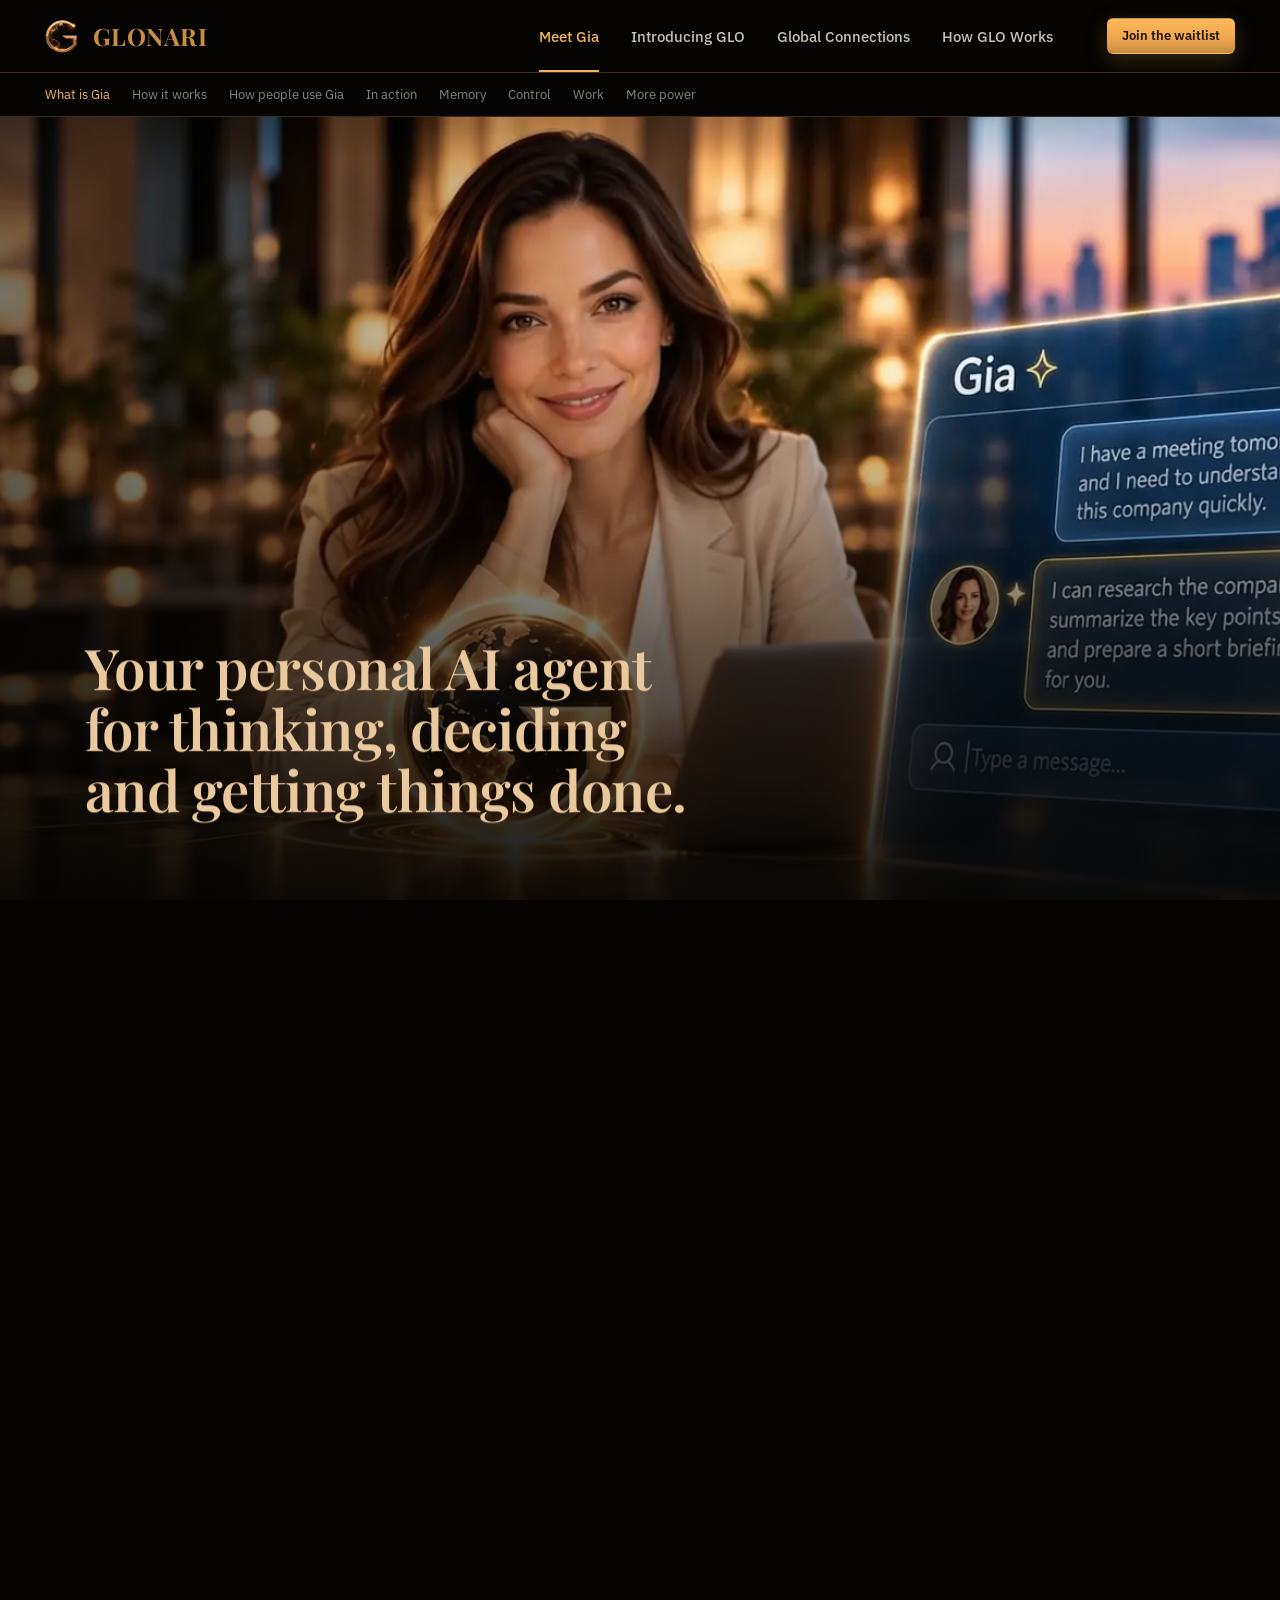
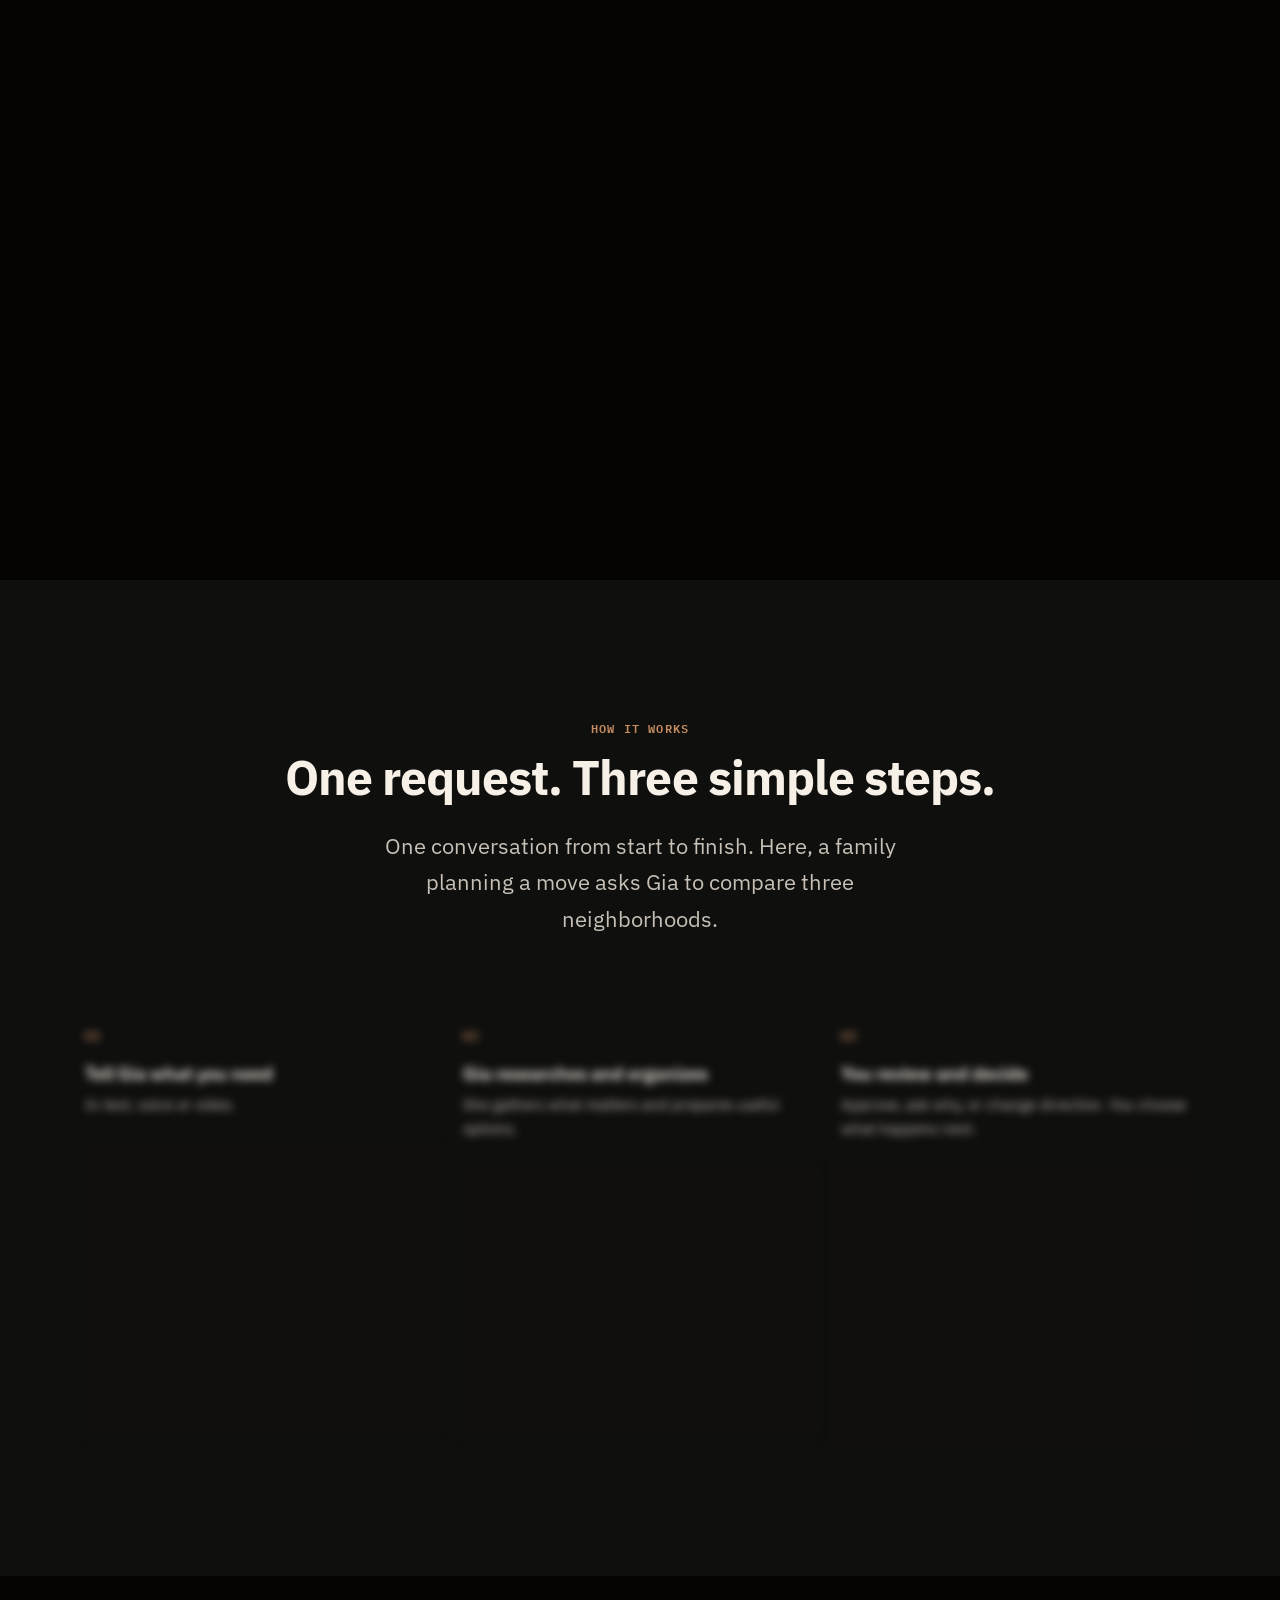
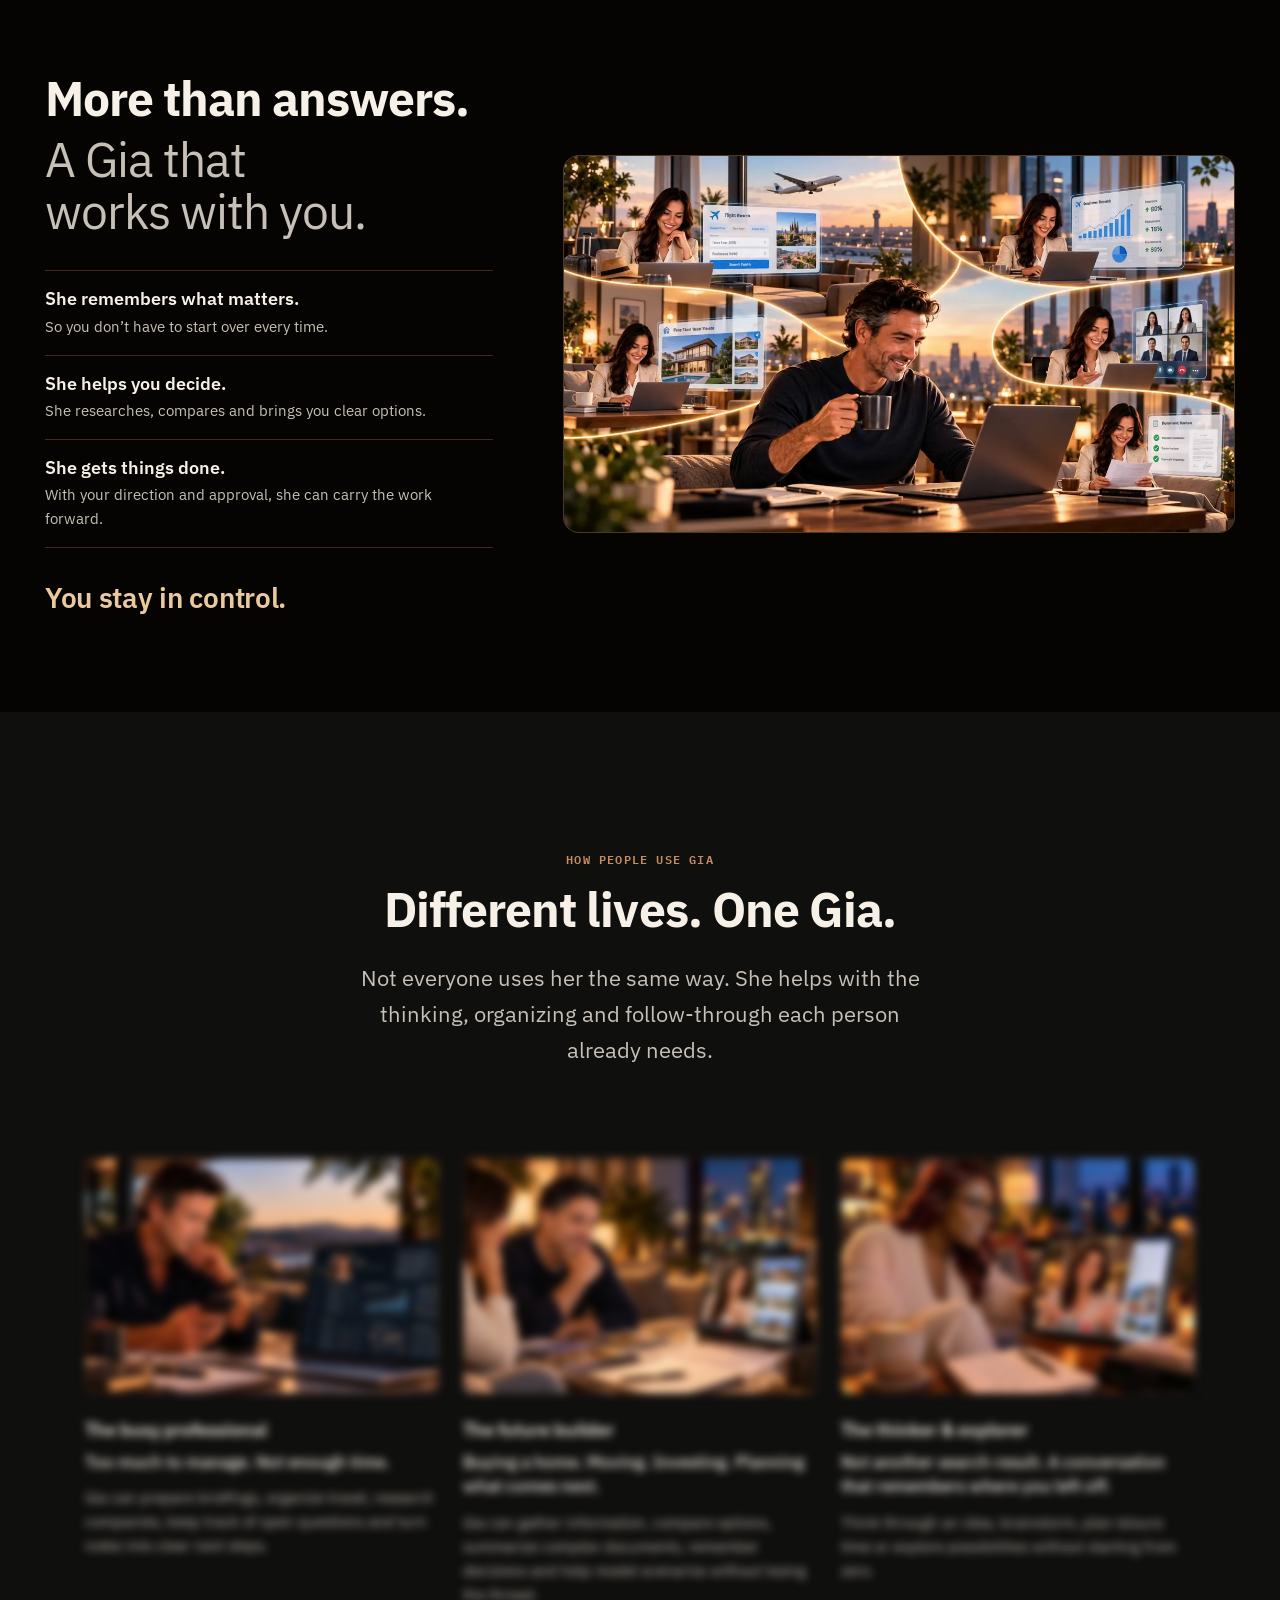
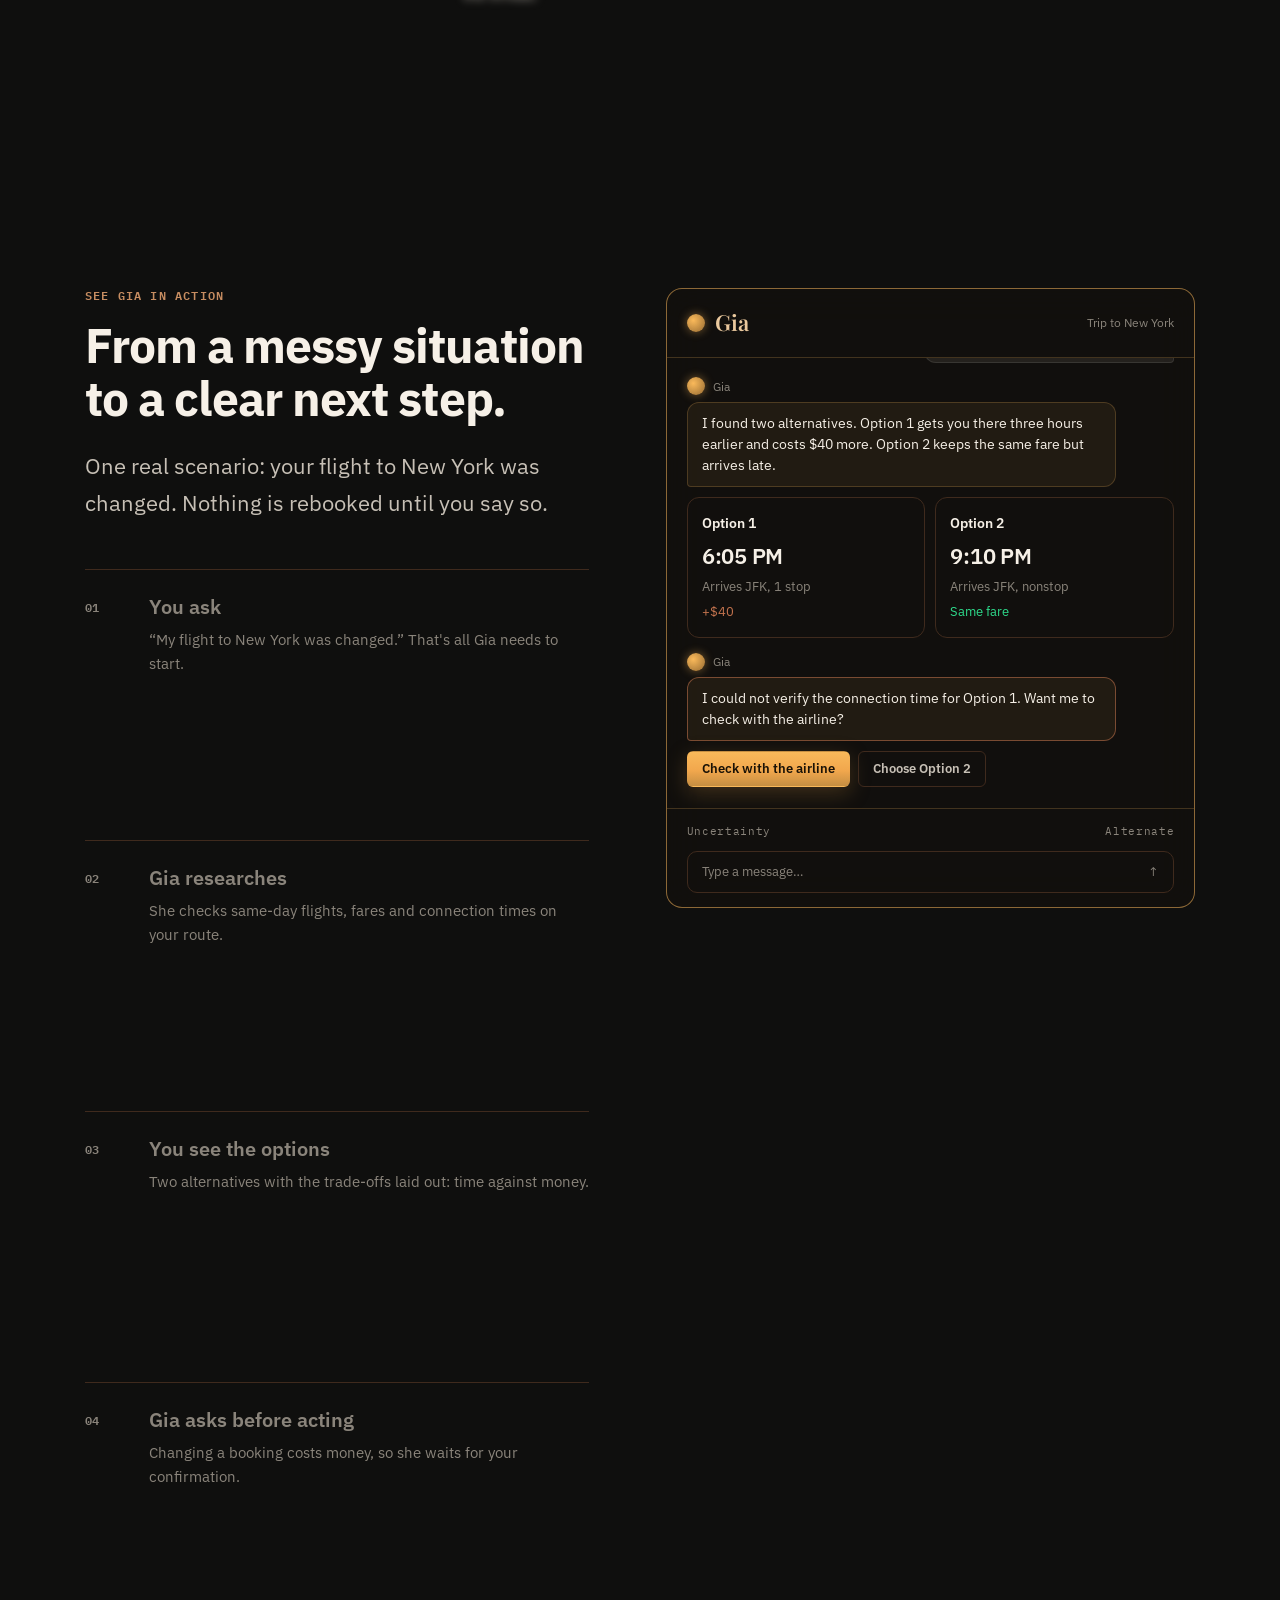
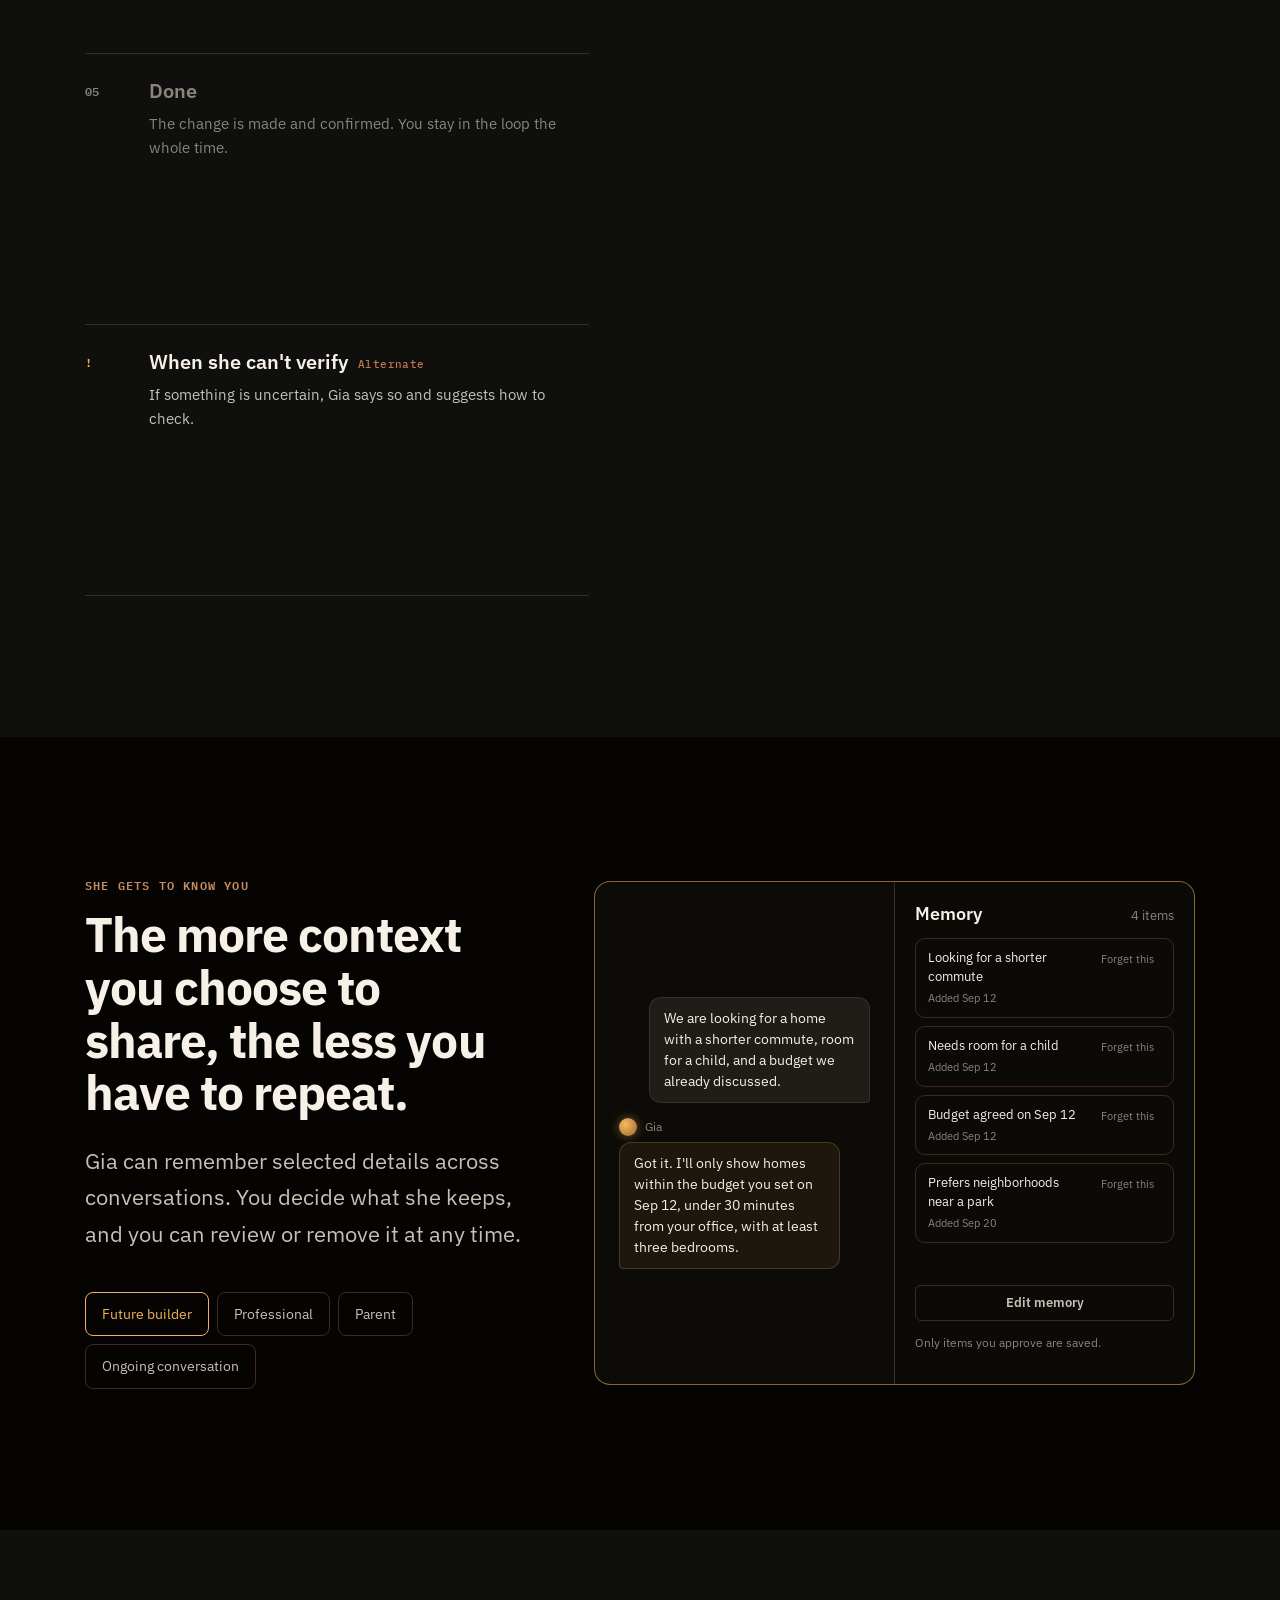
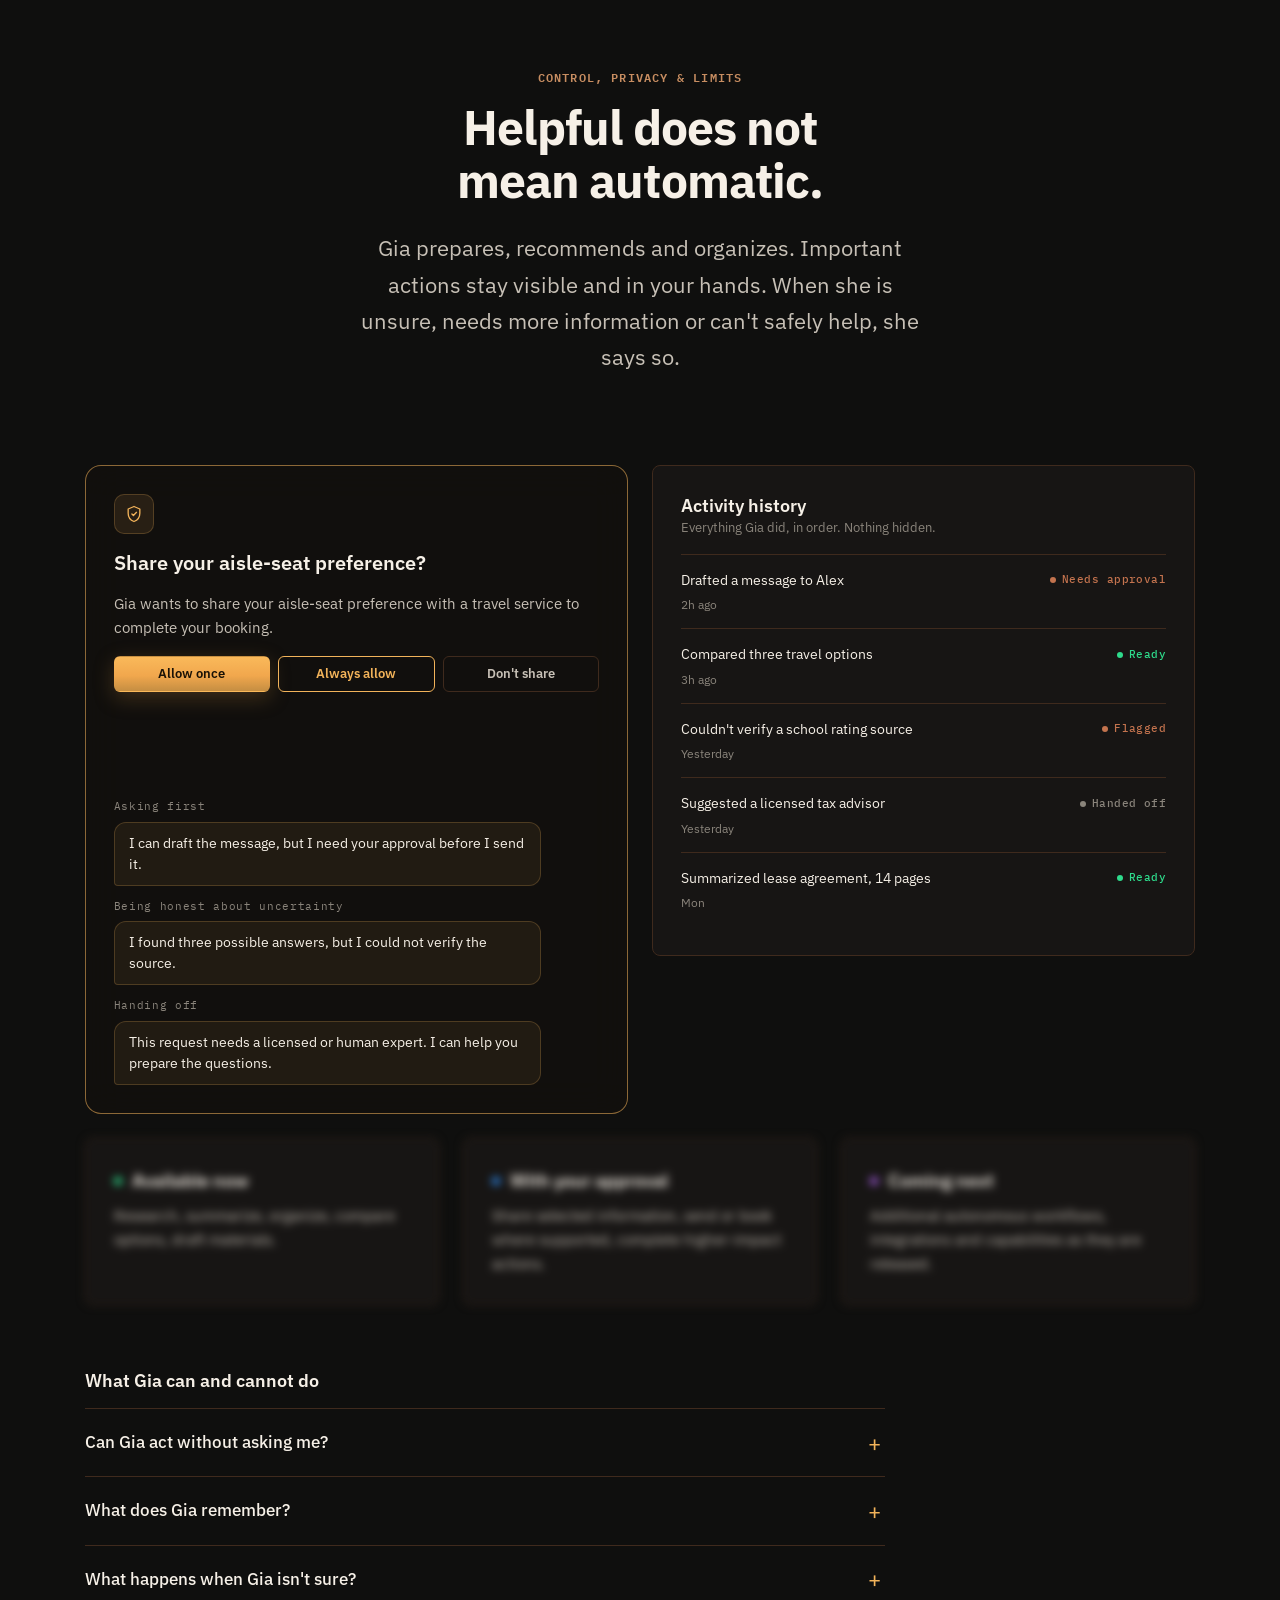
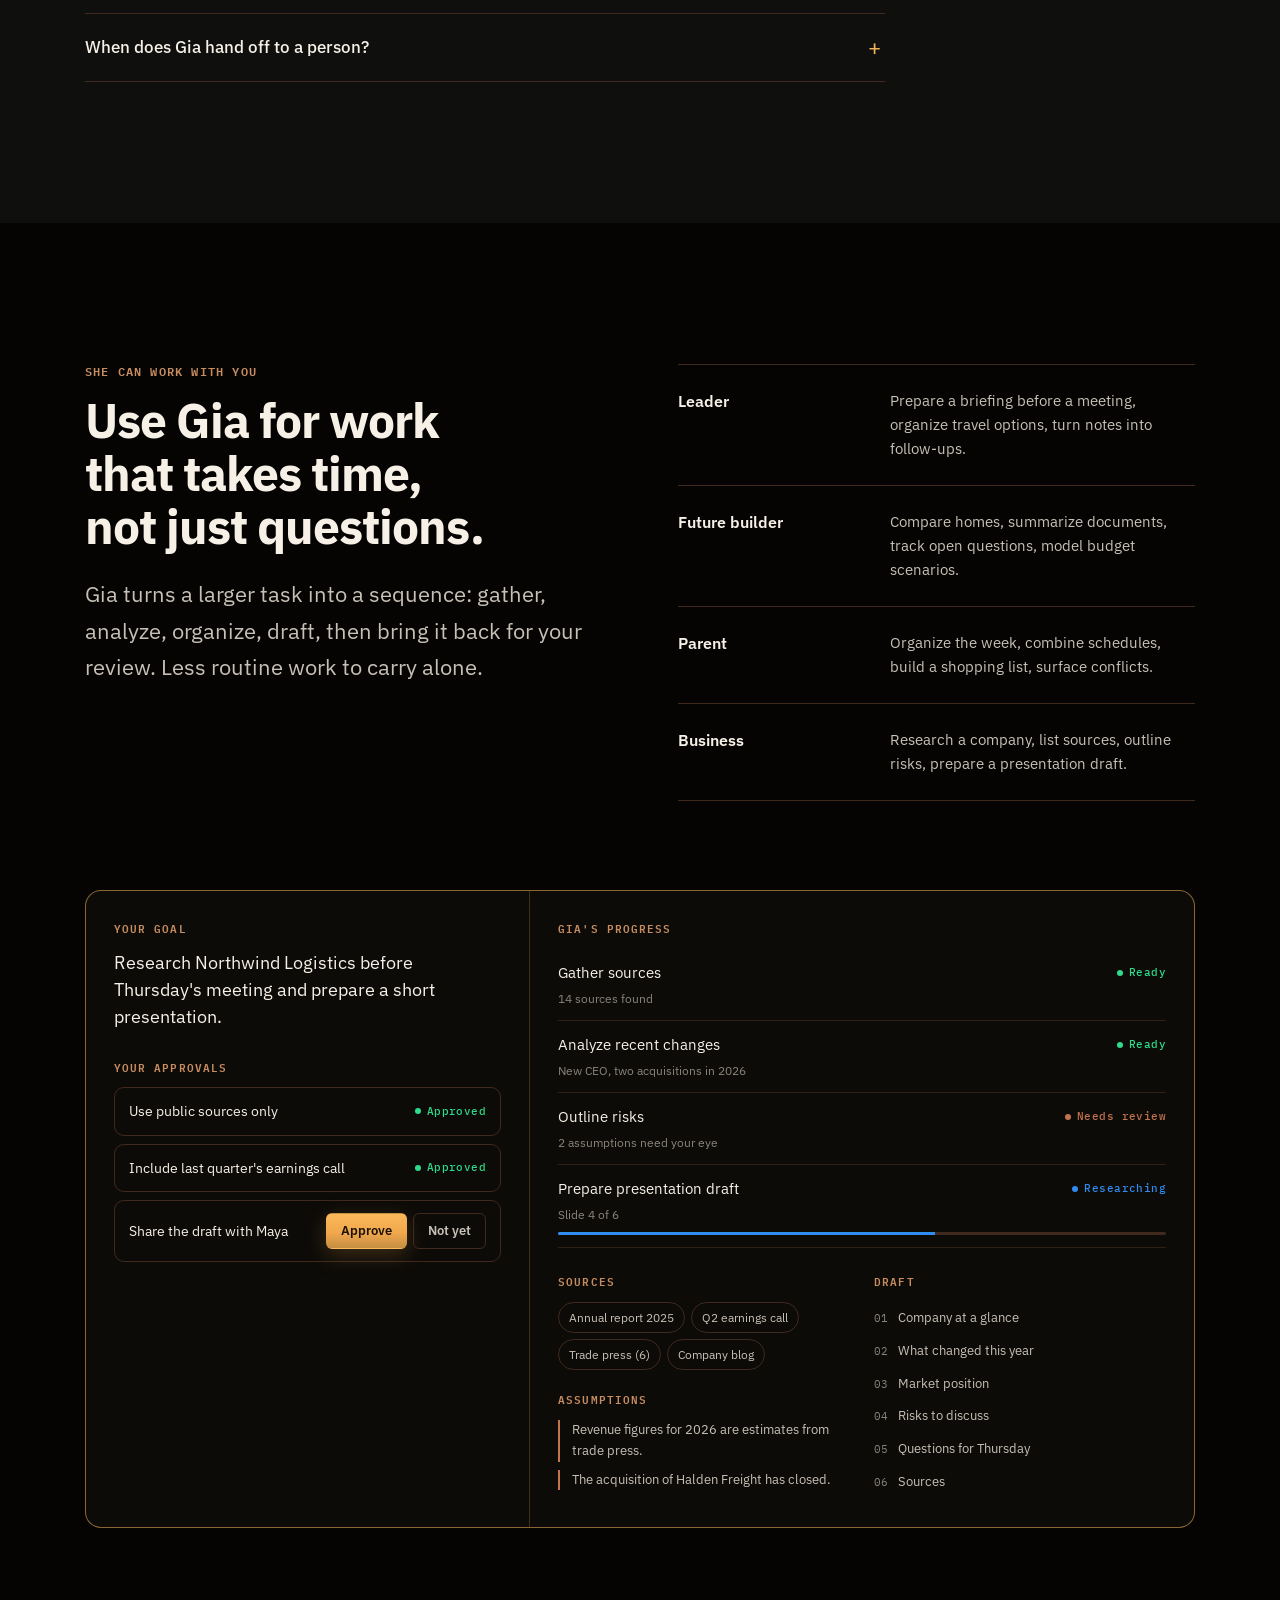
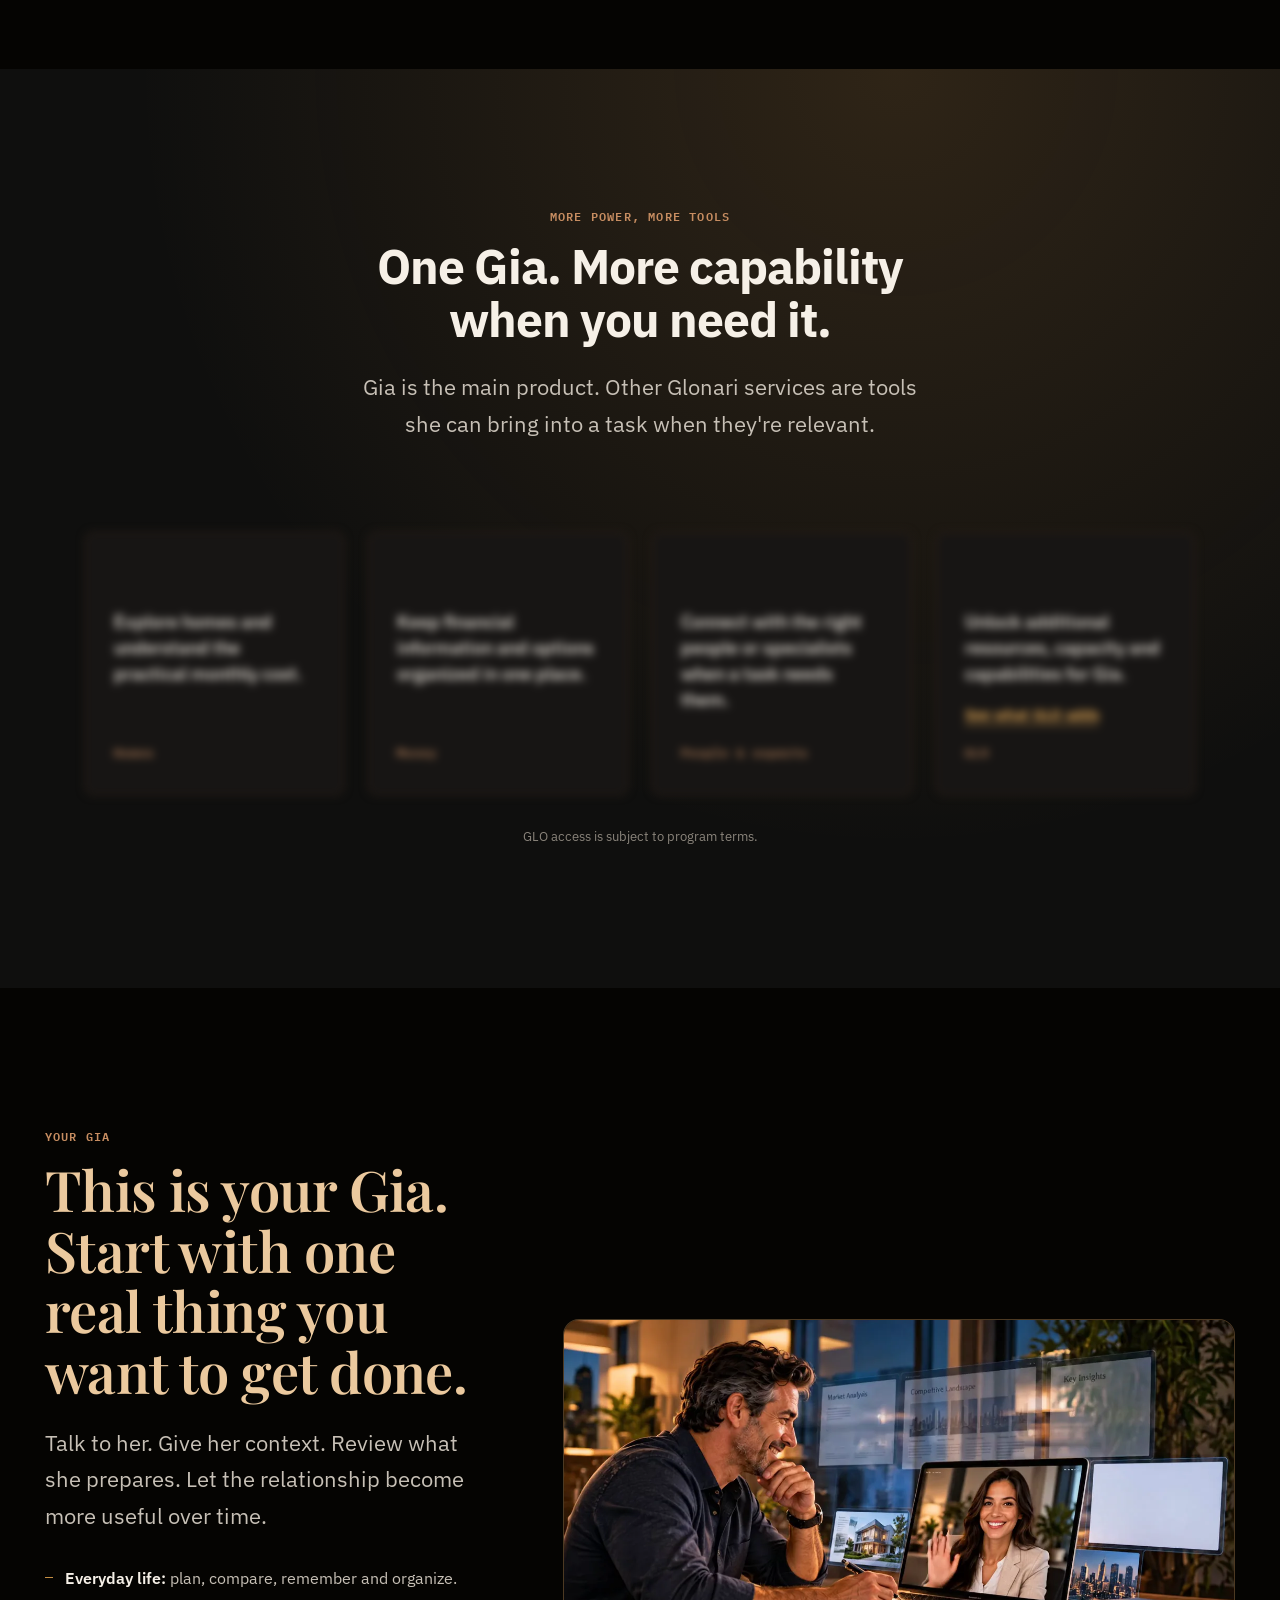
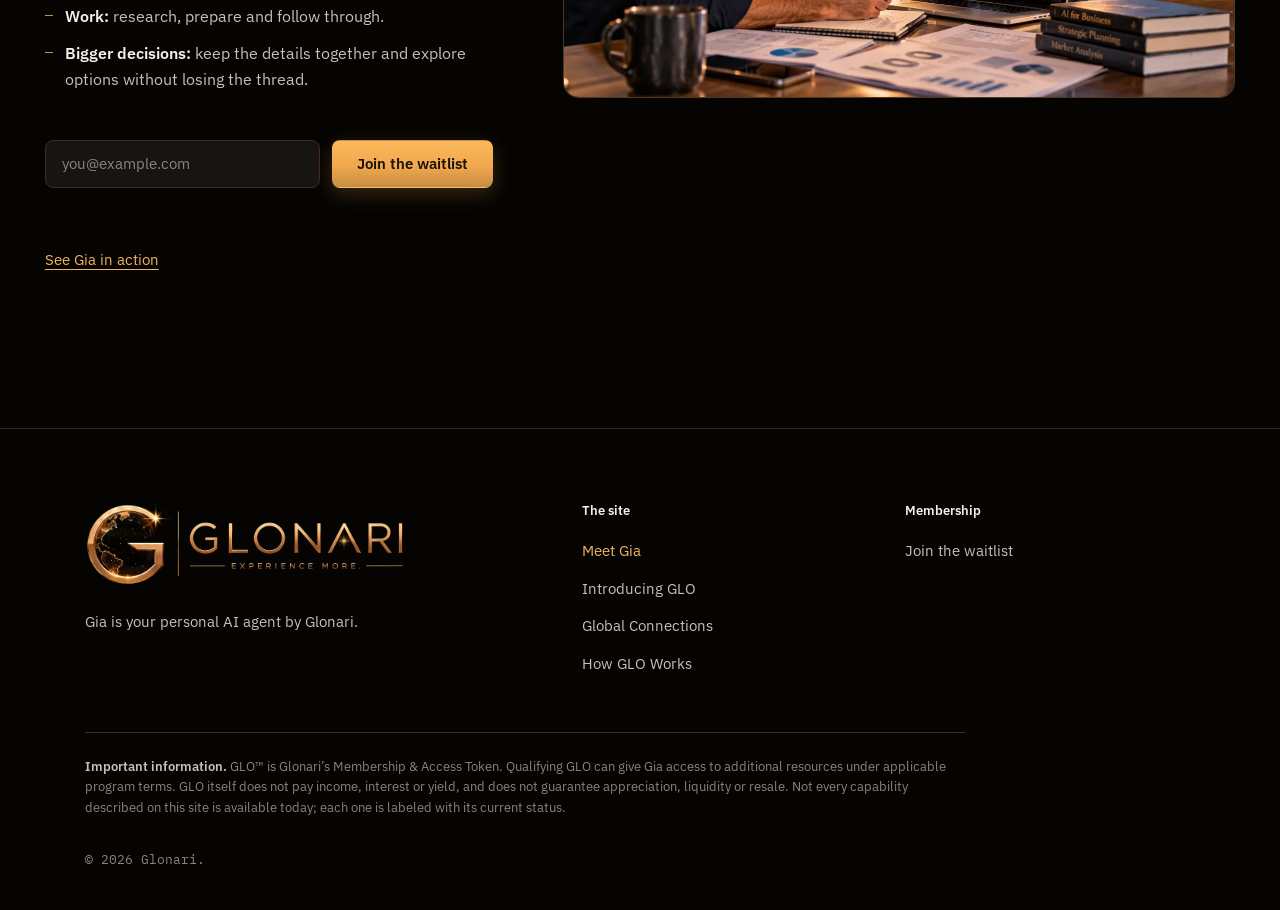
==== commit 88d641db: "Effects on global connections2" ====
--- a/index.html
+++ b/index.html
@@ -109,7 +109,7 @@
       <p class="lead">One conversation from start to finish. Here, a family planning a move asks Gia to compare three neighborhoods.</p>
     </header>
 
-    <ol class="steps gap-major">
+    <ol class="steps gap-major" data-stagger>
       <li class="step">
         <div class="step__text">
           <span class="step__num">01</span>
@@ -193,7 +193,7 @@
       <p class="lead">Not everyone uses her the same way. She helps with the thinking, organizing and follow-through each person already needs.</p>
     </header>
 
-    <div class="personas gap-major">
+    <div class="personas gap-major" data-stagger>
       <figure class="persona">
         <div class="media-frame__box persona__frame" data-parallax>
           <img class="persona__img" src="assets/images/busy-professional.webp" width="1200" height="675" loading="lazy" decoding="async" style="object-position: 38% 50%" alt="A man at an outdoor table at sunset checks his phone, with Gia's executive summary open on his laptop">
@@ -332,10 +332,10 @@
       </div>
     </div>
 
-    <div class="tiers">
-      <div class="card tier" style="--dot: var(--gp-green)"><h3 class="tier__name">Available now</h3><p class="small">Research, summarize, organize, compare options, draft materials.</p></div>
-      <div class="card tier" style="--dot: var(--gp-blue)"><h3 class="tier__name">With your approval</h3><p class="small">Share selected information, send or book where supported, complete higher-impact actions.</p></div>
-      <div class="card tier" style="--dot: var(--gp-violet)"><h3 class="tier__name">Coming next</h3><p class="small">Additional autonomous workflows, integrations and capabilities as they are released.</p></div>
+    <div class="tiers" data-stagger>
+      <div class="card tier" style="--dot: var(--gp-green)" data-spotlight><h3 class="tier__name">Available now</h3><p class="small">Research, summarize, organize, compare options, draft materials.</p></div>
+      <div class="card tier" style="--dot: var(--gp-blue)" data-spotlight><h3 class="tier__name">With your approval</h3><p class="small">Share selected information, send or book where supported, complete higher-impact actions.</p></div>
+      <div class="card tier" style="--dot: var(--gp-violet)" data-spotlight><h3 class="tier__name">Coming next</h3><p class="small">Additional autonomous workflows, integrations and capabilities as they are released.</p></div>
     </div>
 
     <div class="faq">
@@ -414,24 +414,24 @@
       <h2 class="h2" id="power-title">One Gia. More capability when you need it.</h2>
       <p class="lead">Gia is the main product. Other Glonari services are tools she can bring into a task when they're relevant.</p>
     </header>
-    <div class="tools gap-major">
-      <div class="card tool">
-        <svg width="28" height="28" viewBox="0 0 24 24" fill="none" stroke="currentColor" stroke-width="1.5" stroke-linecap="round" stroke-linejoin="round" aria-hidden="true"><path d="M3 11l9-7 9 7"/><path d="M5 10v10h14V10"/><path d="M10 20v-6h4v6"/></svg>
+    <div class="tools gap-major" data-stagger>
+      <div class="card tool" data-spotlight>
+        <svg class="draw-icon" width="28" height="28" viewBox="0 0 24 24" fill="none" stroke="currentColor" stroke-width="1.5" stroke-linecap="round" stroke-linejoin="round" aria-hidden="true"><path d="M3 11l9-7 9 7"/><path d="M5 10v10h14V10"/><path d="M10 20v-6h4v6"/></svg>
         <p class="tool__text">Explore homes and understand the practical monthly cost.</p>
         <span class="tool__name">Homes</span>
       </div>
-      <div class="card tool">
-        <svg width="28" height="28" viewBox="0 0 24 24" fill="none" stroke="currentColor" stroke-width="1.5" stroke-linecap="round" stroke-linejoin="round" aria-hidden="true"><rect x="3" y="6" width="18" height="13" rx="2"/><path d="M3 10h18"/><path d="M7 15h3"/></svg>
+      <div class="card tool" data-spotlight>
+        <svg class="draw-icon" width="28" height="28" viewBox="0 0 24 24" fill="none" stroke="currentColor" stroke-width="1.5" stroke-linecap="round" stroke-linejoin="round" aria-hidden="true"><rect x="3" y="6" width="18" height="13" rx="2"/><path d="M3 10h18"/><path d="M7 15h3"/></svg>
         <p class="tool__text">Keep financial information and options organized in one place.</p>
         <span class="tool__name">Money</span>
       </div>
-      <div class="card tool">
-        <svg width="28" height="28" viewBox="0 0 24 24" fill="none" stroke="currentColor" stroke-width="1.5" stroke-linecap="round" stroke-linejoin="round" aria-hidden="true"><circle cx="9" cy="8" r="3.2"/><path d="M3 20c0-3.3 2.7-6 6-6s6 2.7 6 6"/><circle cx="17.5" cy="9" r="2.4"/><path d="M16 14.2c2.9.3 5 2.6 5 5.8"/></svg>
+      <div class="card tool" data-spotlight>
+        <svg class="draw-icon" width="28" height="28" viewBox="0 0 24 24" fill="none" stroke="currentColor" stroke-width="1.5" stroke-linecap="round" stroke-linejoin="round" aria-hidden="true"><circle cx="9" cy="8" r="3.2"/><path d="M3 20c0-3.3 2.7-6 6-6s6 2.7 6 6"/><circle cx="17.5" cy="9" r="2.4"/><path d="M16 14.2c2.9.3 5 2.6 5 5.8"/></svg>
         <p class="tool__text">Connect with the right people or specialists when a task needs them.</p>
         <span class="tool__name">People &amp; experts</span>
       </div>
-      <a class="card tool tool--link" href="glo.html">
-        <svg width="28" height="28" viewBox="0 0 24 24" fill="none" stroke="currentColor" stroke-width="1.5" stroke-linecap="round" stroke-linejoin="round" aria-hidden="true"><path d="M13 2L4 14h7l-1 8 9-12h-7l1-8z"/></svg>
+      <a class="card tool tool--link" href="glo.html" data-spotlight>
+        <svg class="draw-icon" width="28" height="28" viewBox="0 0 24 24" fill="none" stroke="currentColor" stroke-width="1.5" stroke-linecap="round" stroke-linejoin="round" aria-hidden="true"><path d="M13 2L4 14h7l-1 8 9-12h-7l1-8z"/></svg>
         <p class="tool__text">Unlock additional resources, capacity and capabilities for Gia.</p>
         <span class="tool__more">See what GLO adds</span>
         <span class="tool__name">GLO</span>
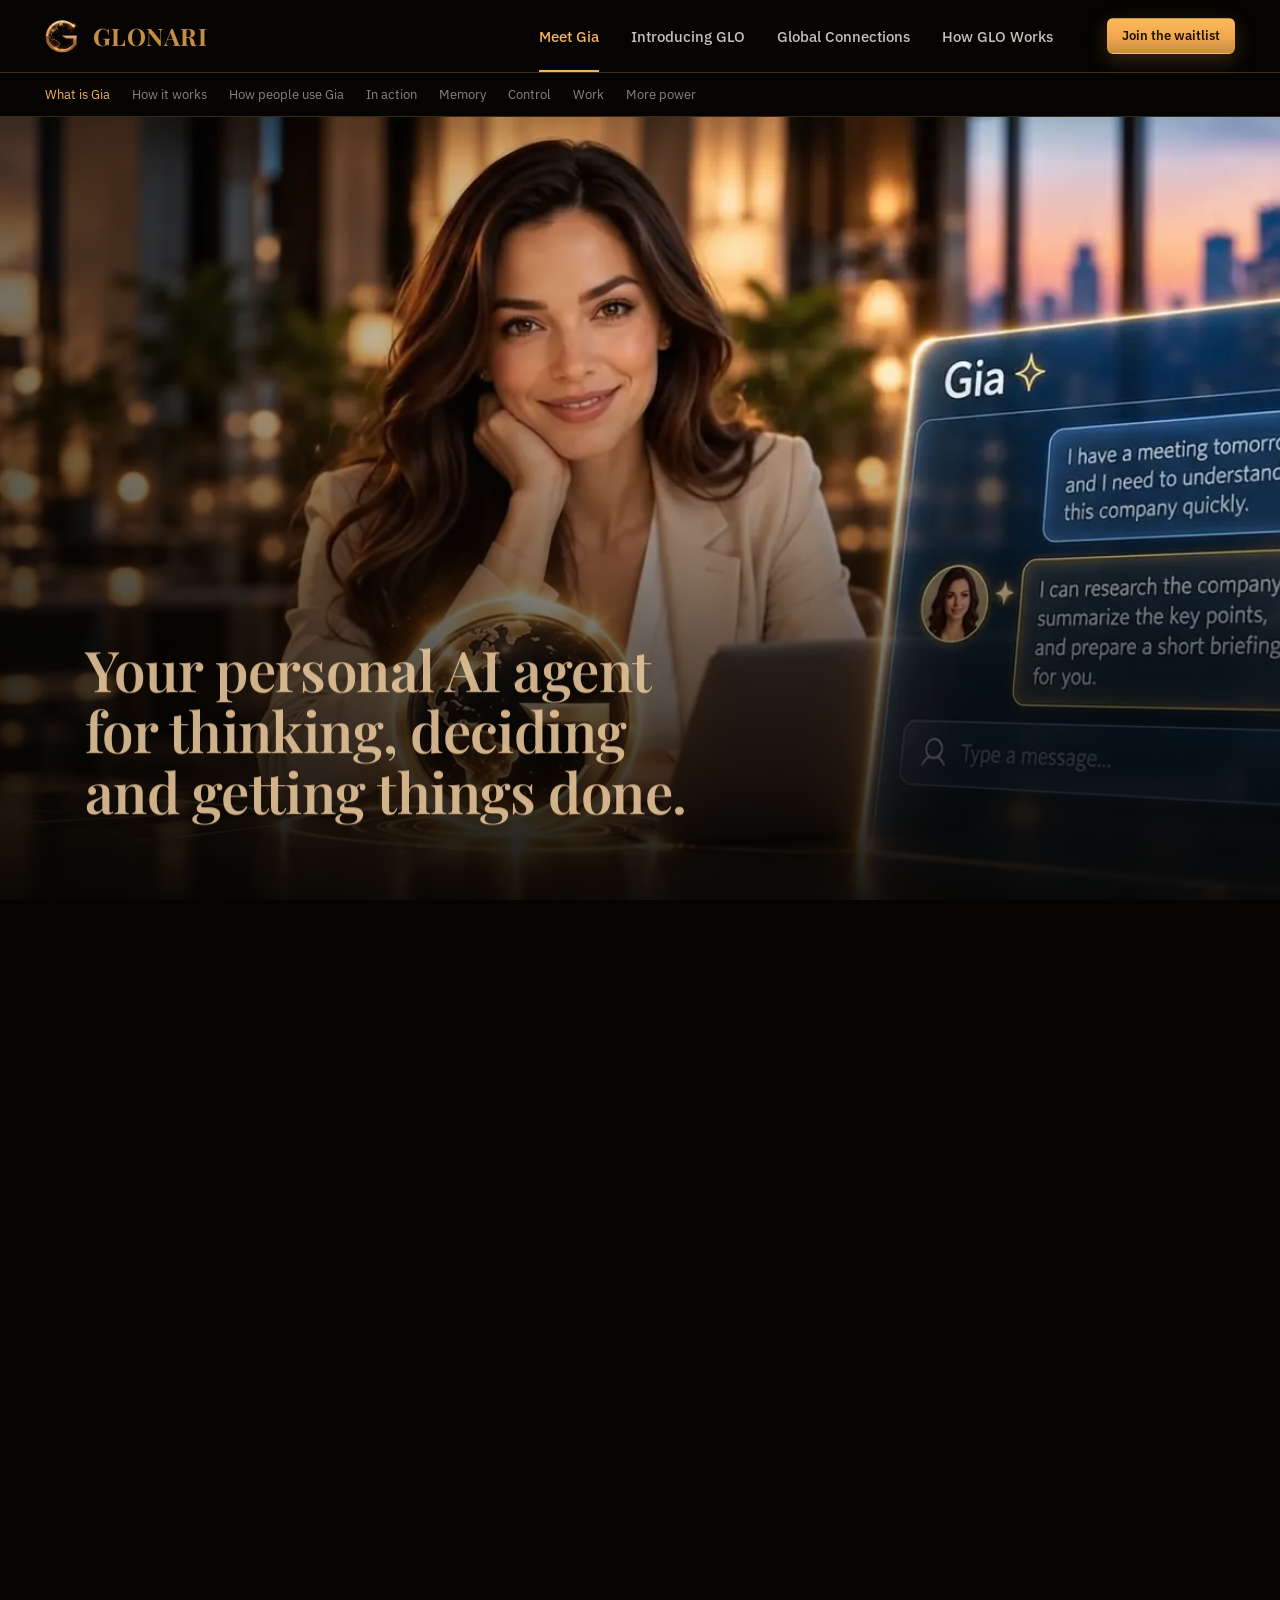
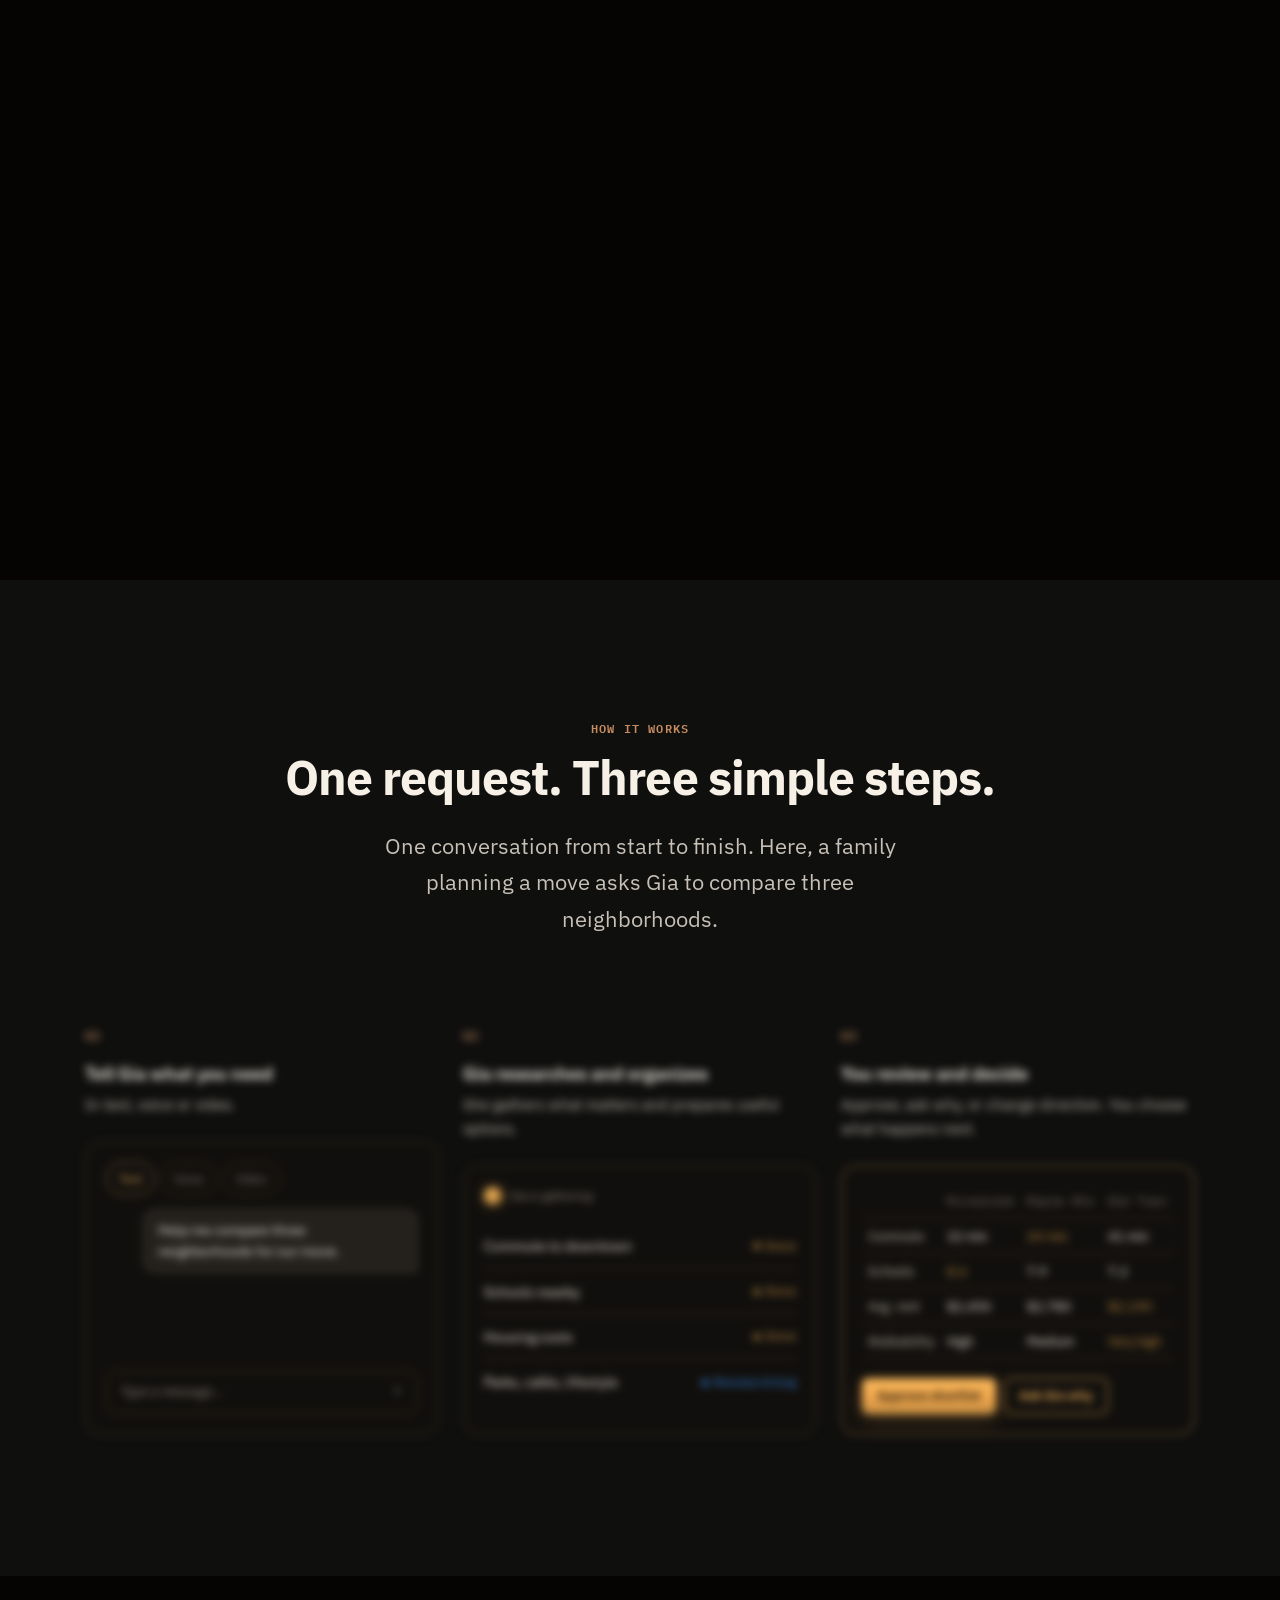
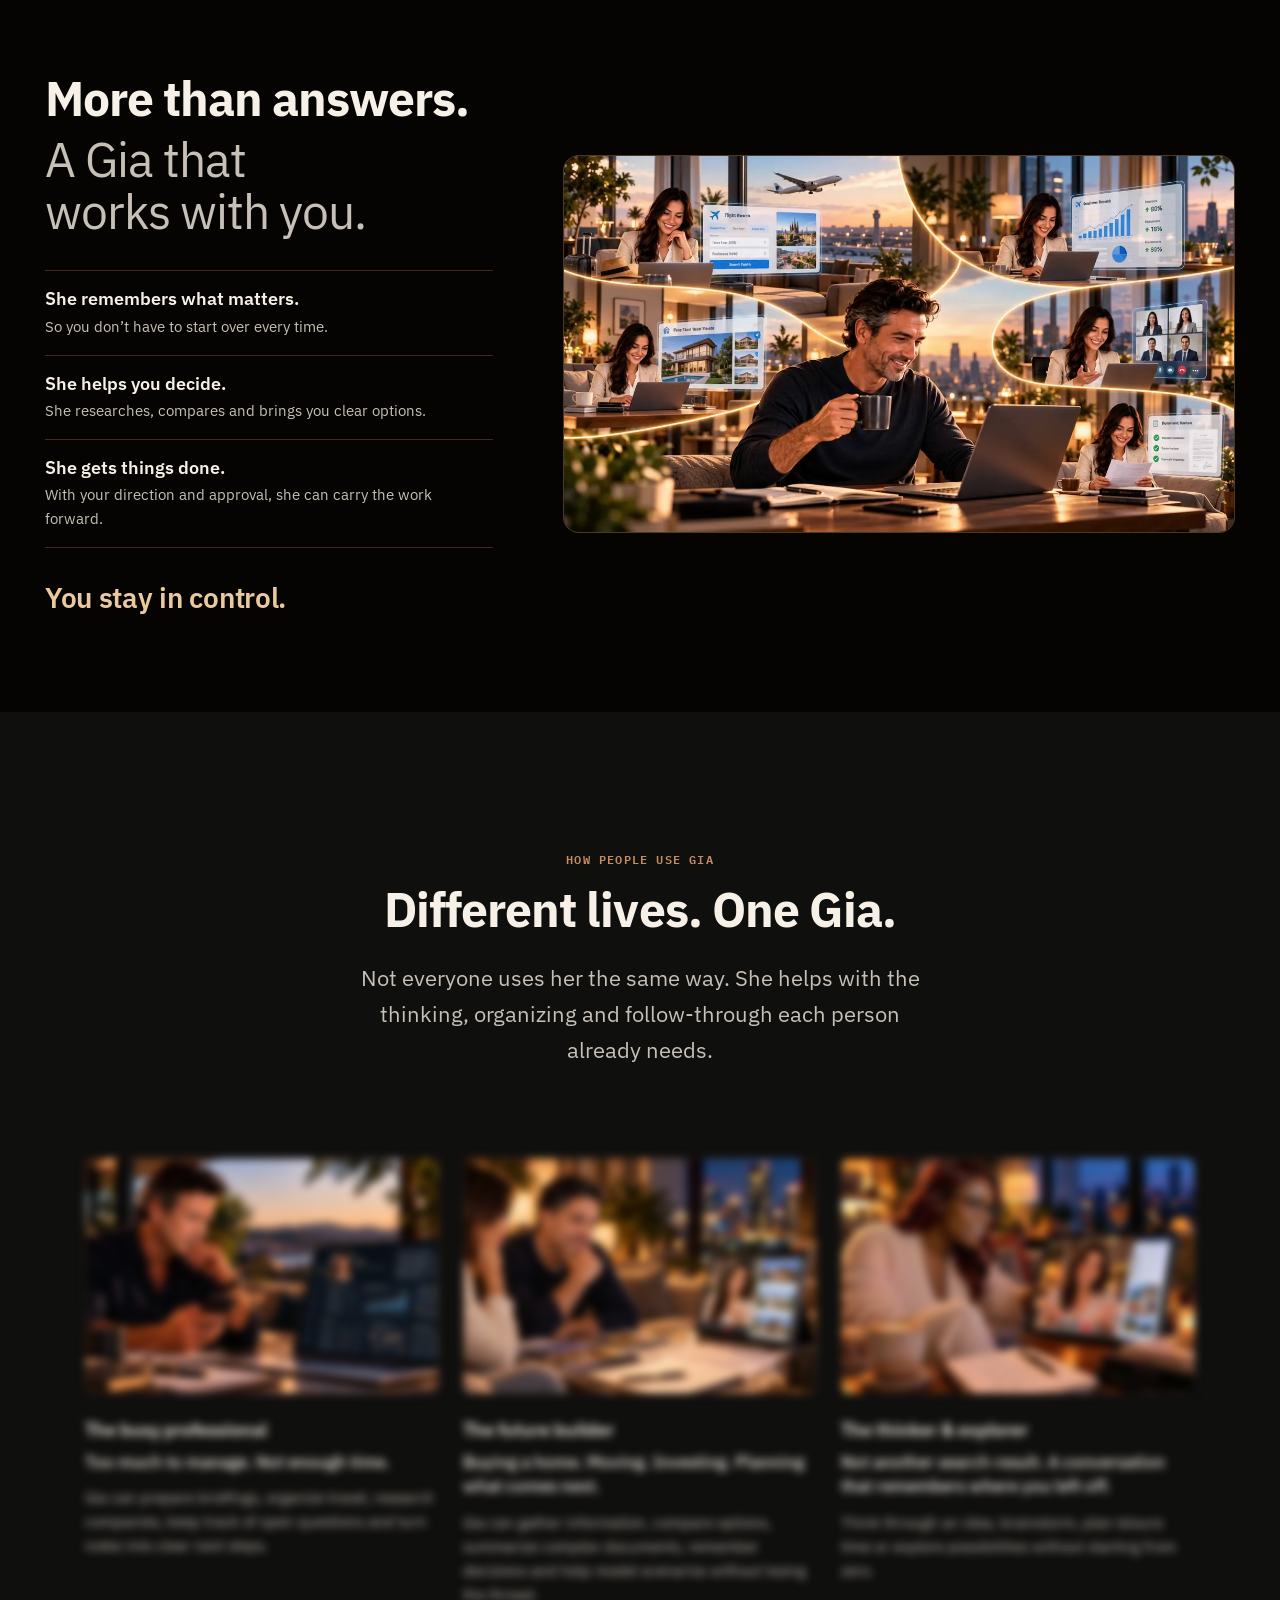
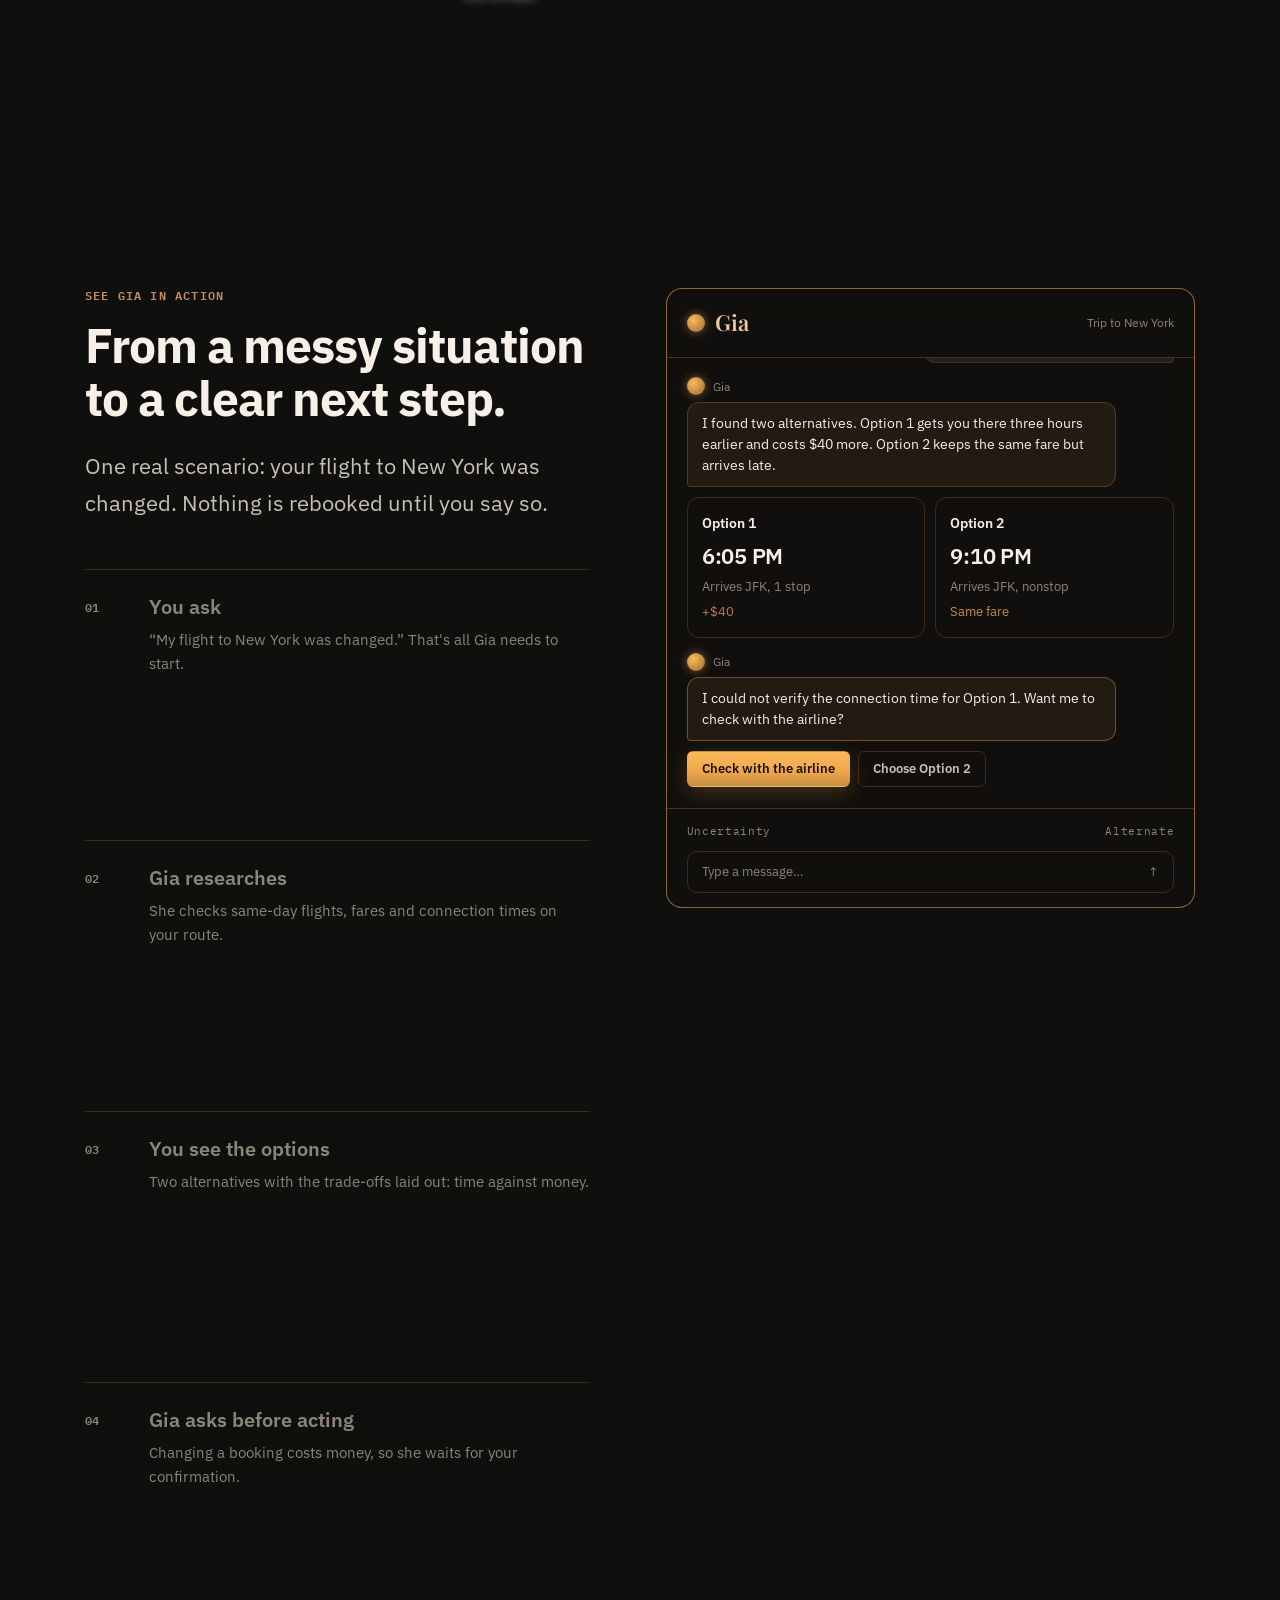
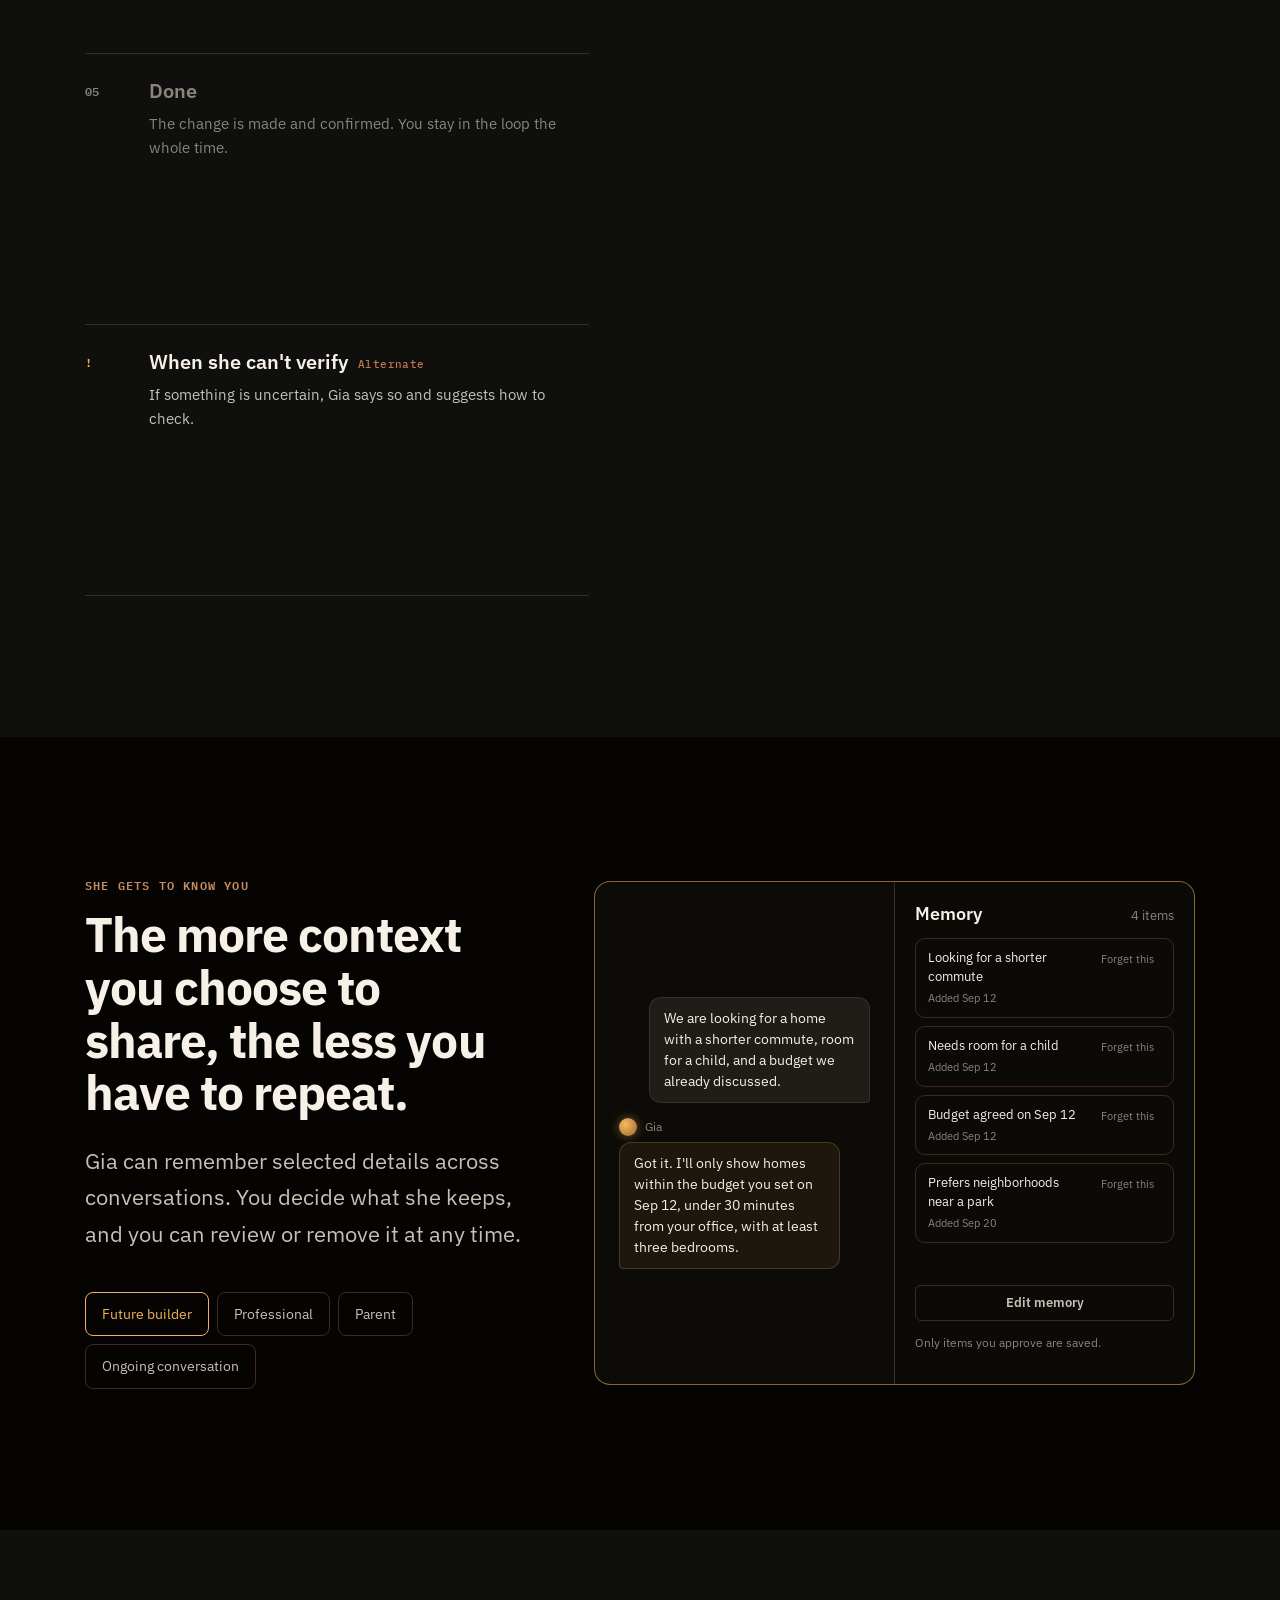
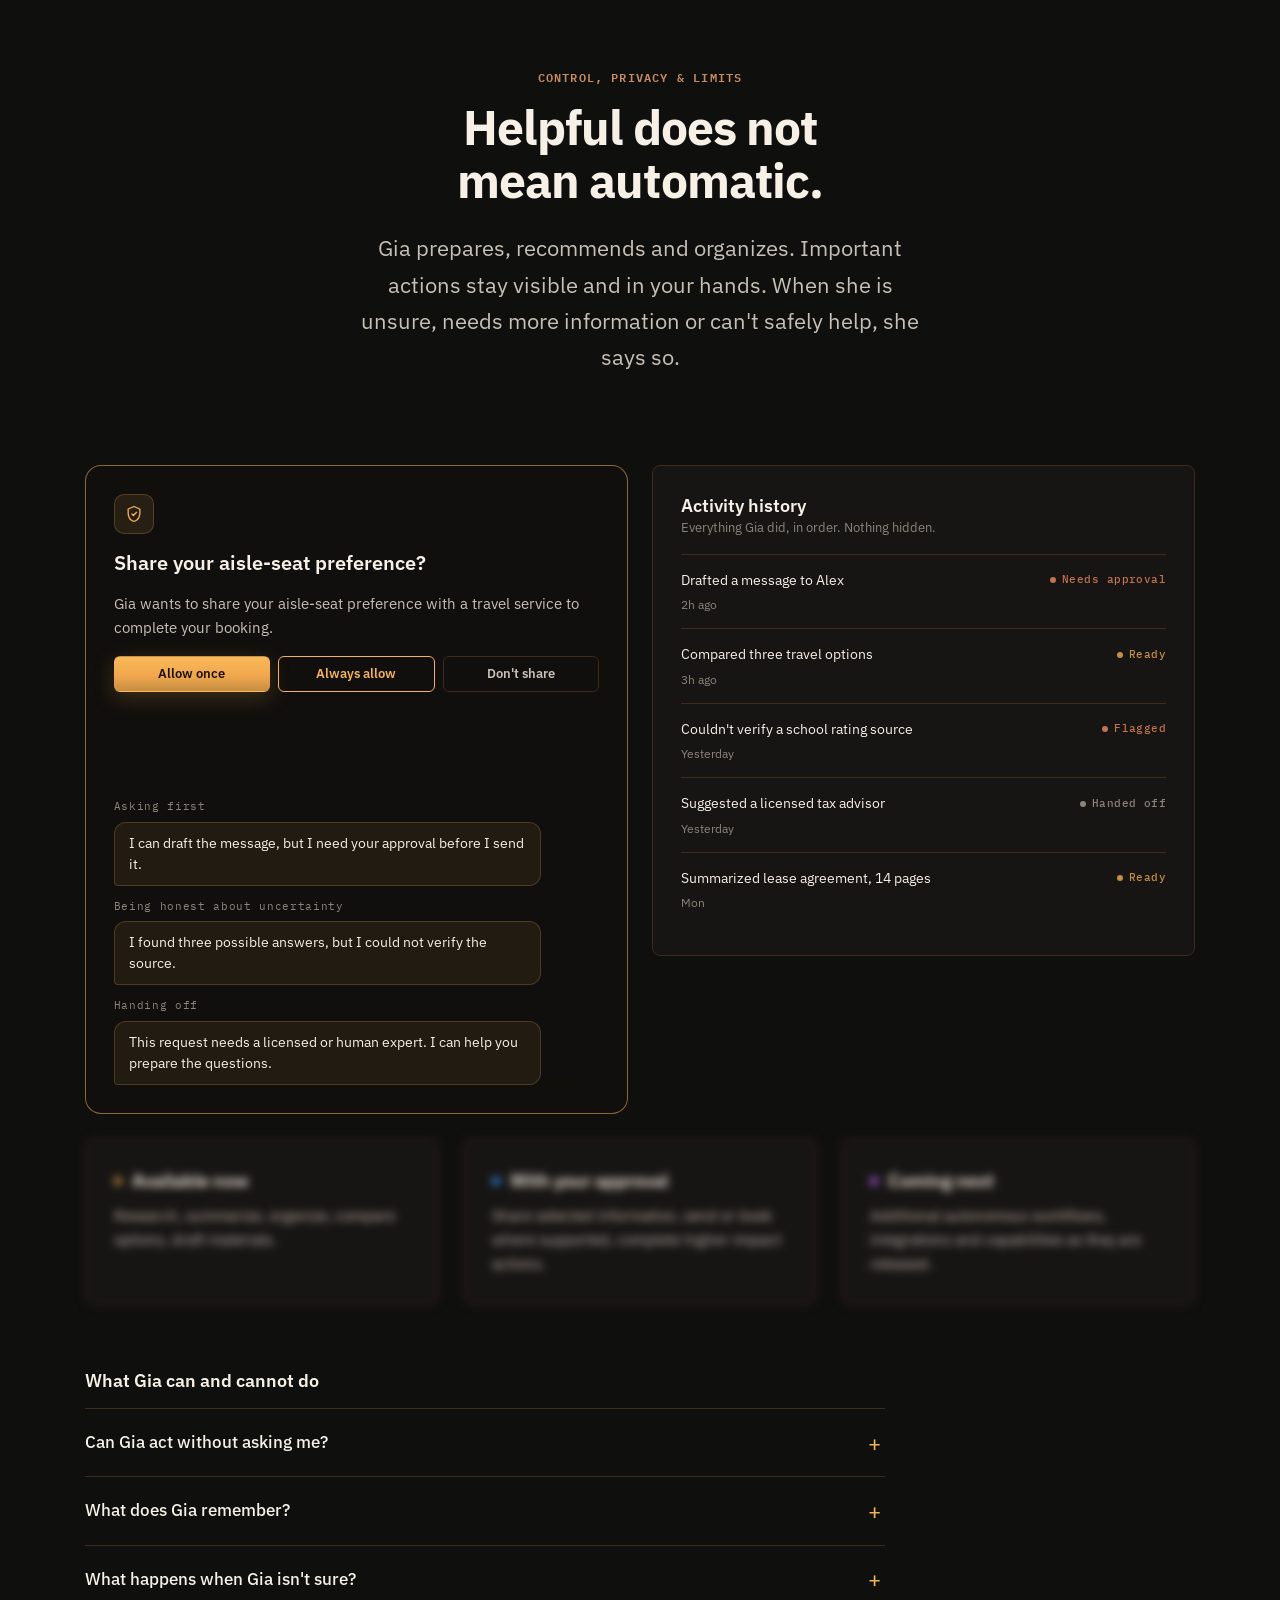
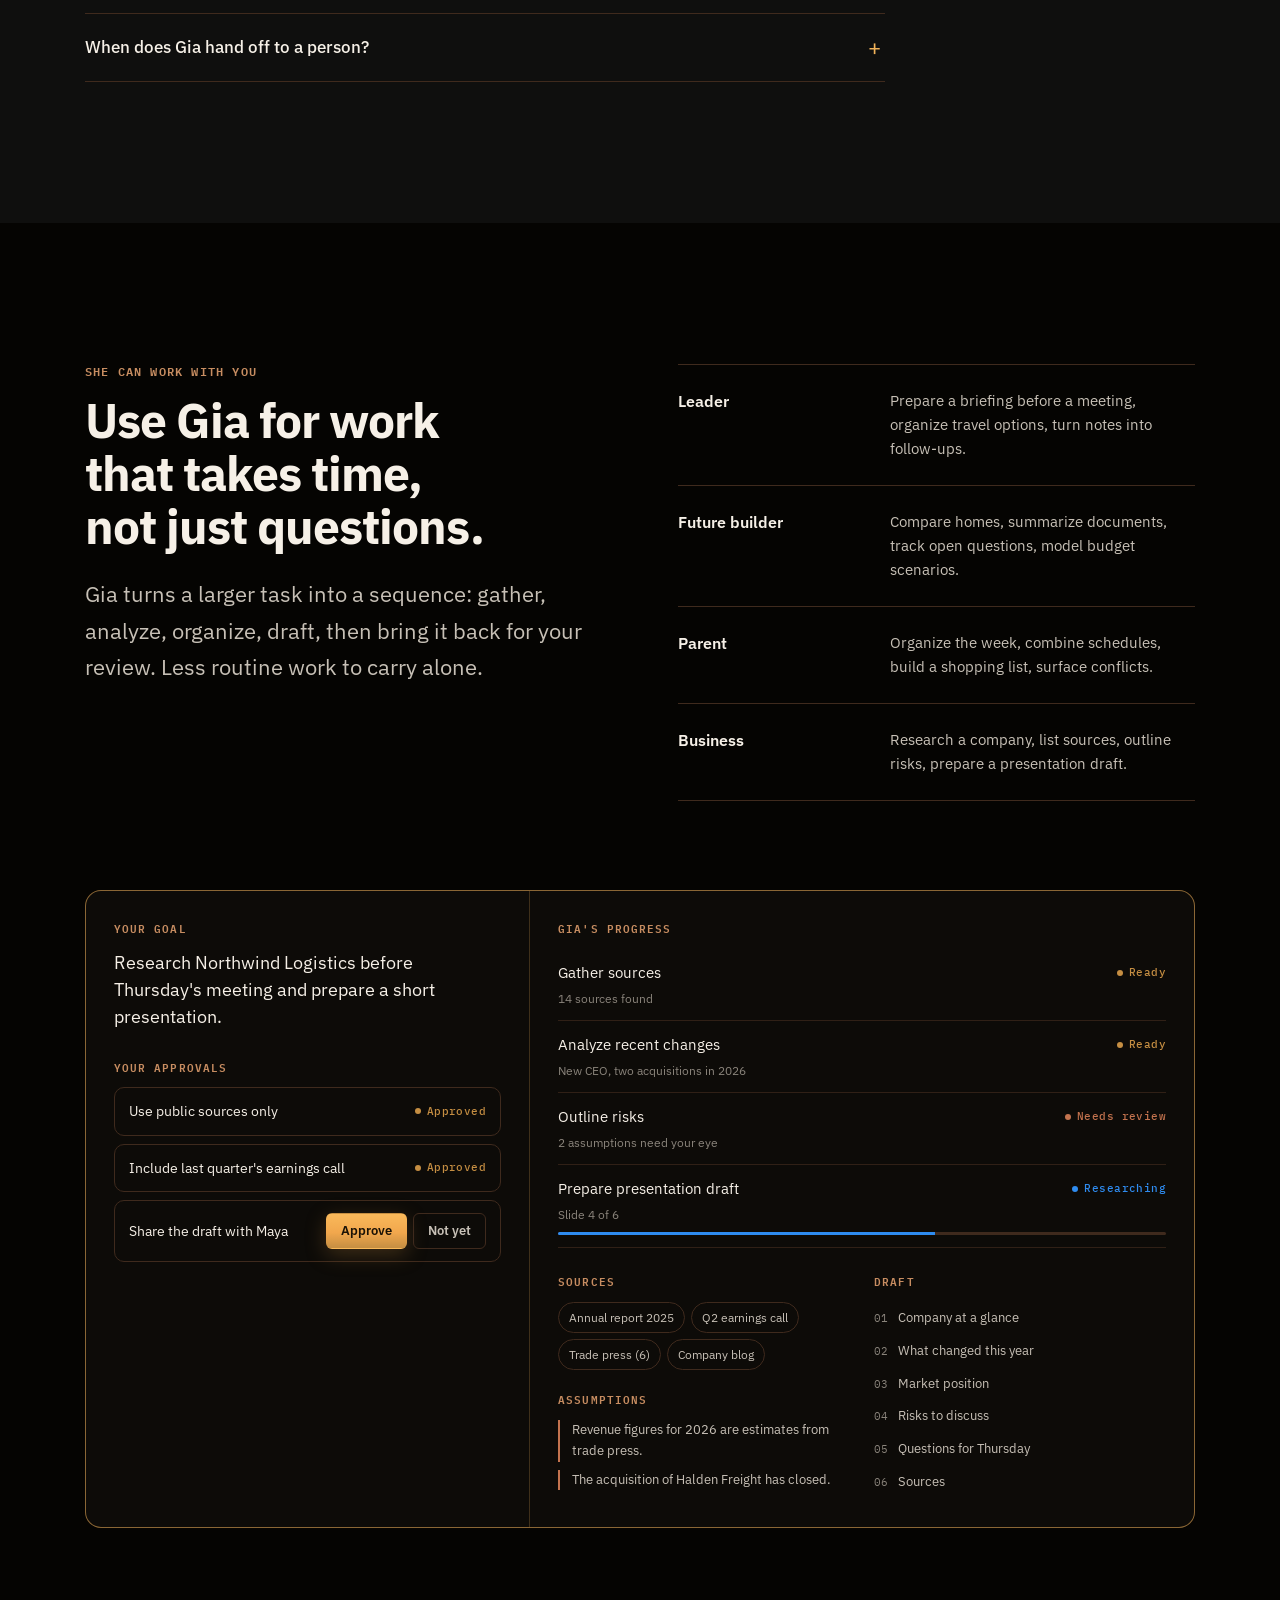
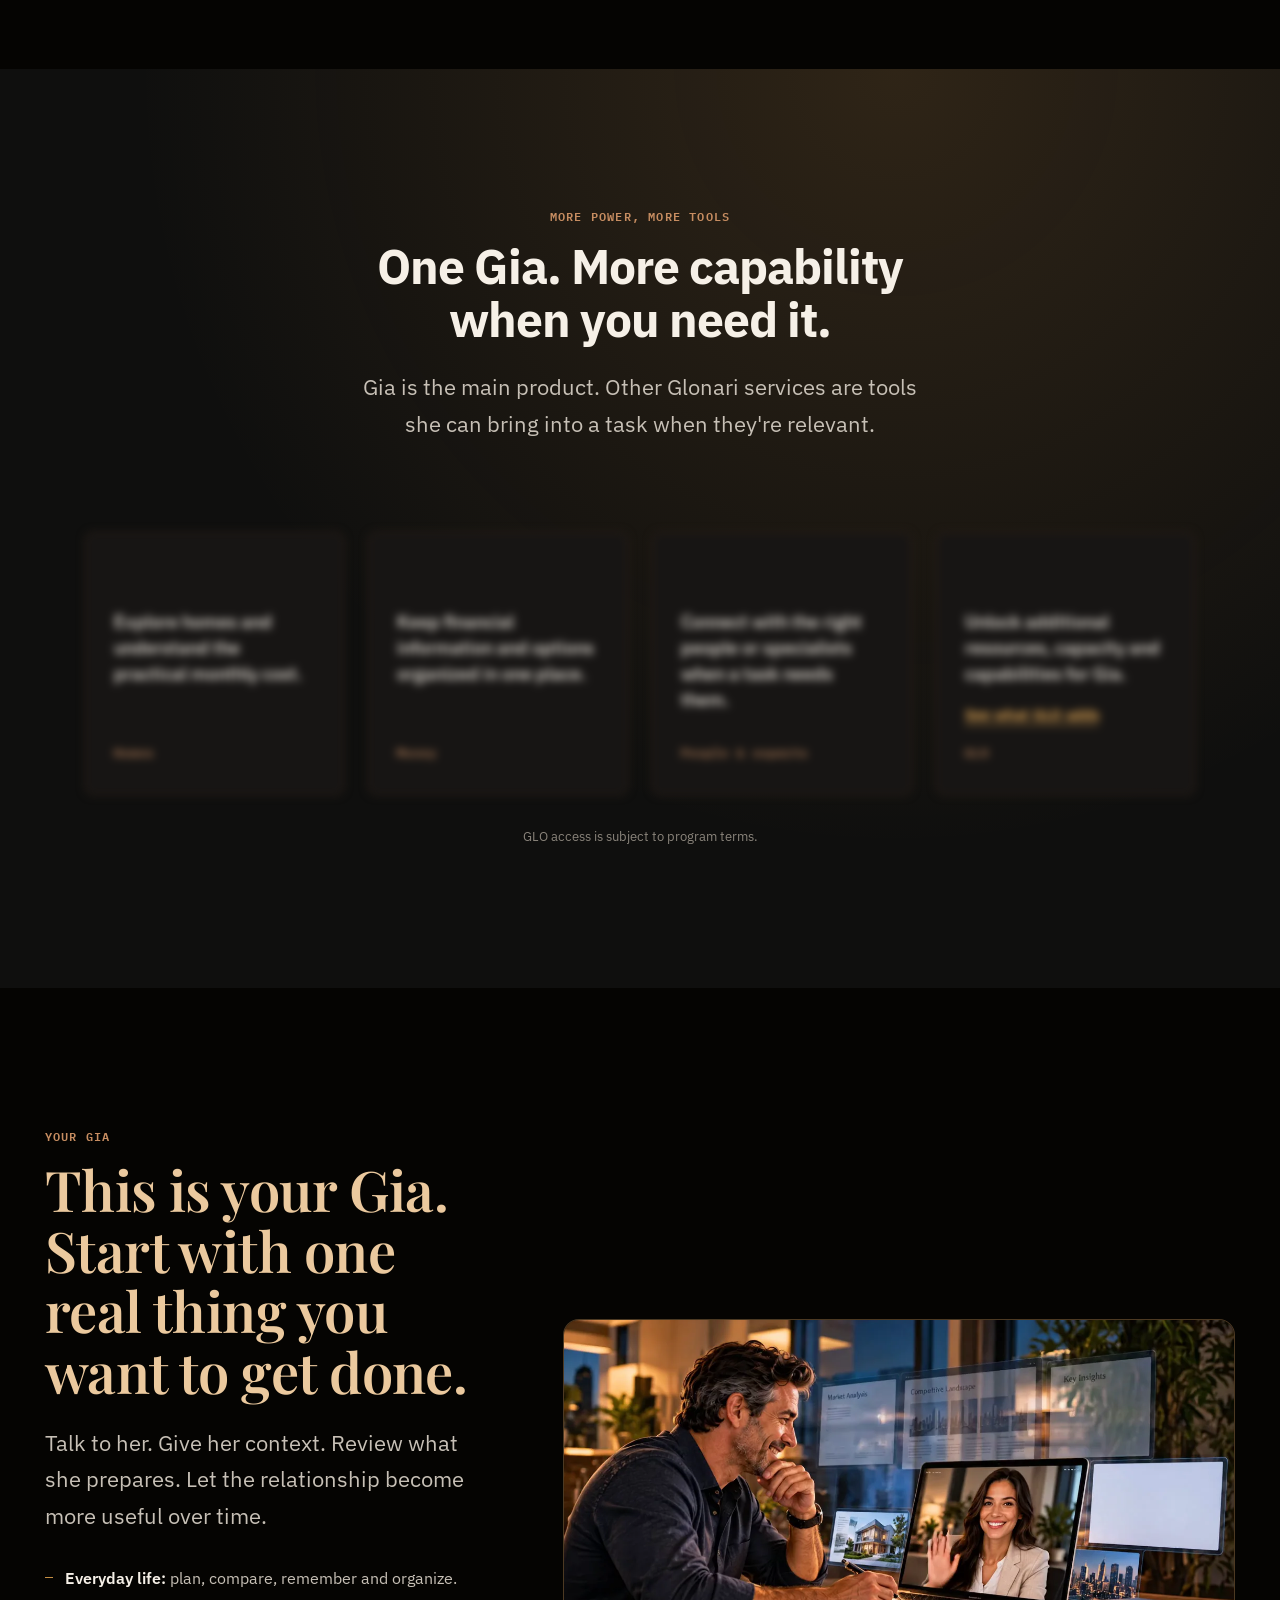
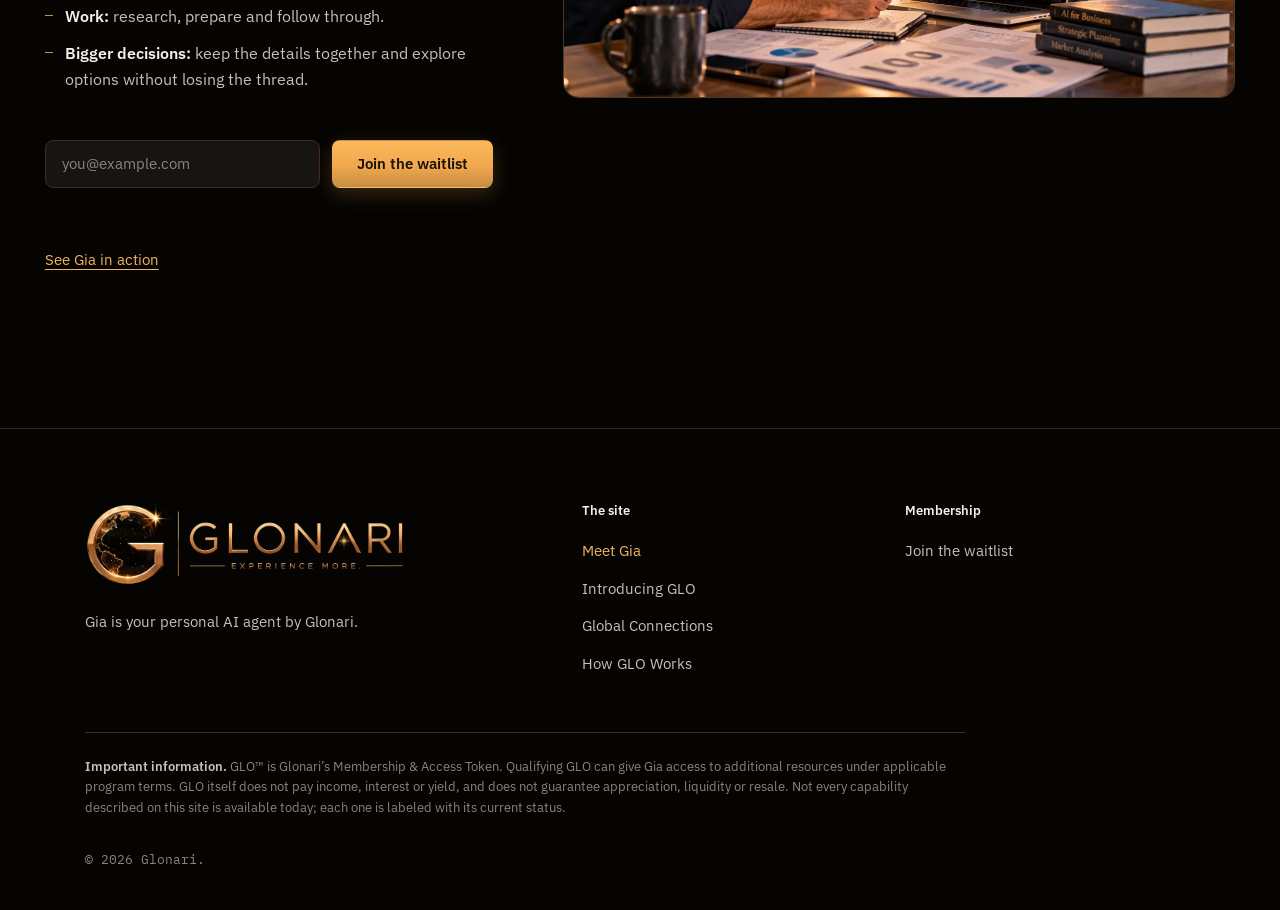
==== commit 4a8a66f8: "green decorations" ====
--- a/index.html
+++ b/index.html
@@ -333,7 +333,7 @@
     </div>
 
     <div class="tiers" data-stagger>
-      <div class="card tier" style="--dot: var(--gp-green)" data-spotlight><h3 class="tier__name">Available now</h3><p class="small">Research, summarize, organize, compare options, draft materials.</p></div>
+      <div class="card tier" style="--dot: var(--gp-gold-mid)" data-spotlight><h3 class="tier__name">Available now</h3><p class="small">Research, summarize, organize, compare options, draft materials.</p></div>
       <div class="card tier" style="--dot: var(--gp-blue)" data-spotlight><h3 class="tier__name">With your approval</h3><p class="small">Share selected information, send or book where supported, complete higher-impact actions.</p></div>
       <div class="card tier" style="--dot: var(--gp-violet)" data-spotlight><h3 class="tier__name">Coming next</h3><p class="small">Additional autonomous workflows, integrations and capabilities as they are released.</p></div>
     </div>
--- a/css/components.css
+++ b/css/components.css
@@ -18,7 +18,7 @@
 .gia-dot { width: 18px; height: 18px; border-radius: 50%; background: radial-gradient(circle at 35% 35%, var(--gp-gold-glow), var(--gp-gold-deep)); box-shadow: 0 0 10px rgba(250, 185, 90, .45); flex: none; }
 .status { display: inline-flex; align-items: center; gap: 6px; font-family: var(--font-mono); font-size: 11px; font-weight: 500; letter-spacing: .04em; white-space: nowrap; }
 .status::before { content: ""; width: 6px; height: 6px; border-radius: 50%; background: currentColor; }
-.status--ready { color: var(--gp-green); }
+.status--ready { color: var(--gp-gold-mid); }
 .status--working { color: var(--gp-blue); }
 .status--review { color: var(--gp-warning); }
 .status--muted { color: var(--gp-text-muted); }
@@ -164,6 +164,13 @@
 .media-frame__box > img, .media-frame__box > video, .media-frame__box > picture > img { width: 100%; height: 100%; object-fit: cover; display: block; }
 .media-frame__box > picture { display: contents; }
 .media-frame figcaption { margin-top: 12px; }
+/* Wide photo across the container: 21:9, 16:9 at 768px and below. --focus on the figure sets object-position
+   (same idea as the page hero), so the subject stays in frame when the narrower ratio crops the sides. */
+.media-frame--wide .media-frame__box { aspect-ratio: 21 / 9; }
+.media-frame--wide .media-frame__box > picture > img { object-position: var(--focus, 50% 50%); }
+@media (max-width: 768px) { .media-frame--wide .media-frame__box { aspect-ratio: 16 / 9; } }
+/* .media-frame resets its margin; keep the shared heading-to-component distance when .gap-major is set. */
+.media-frame.gap-major { margin-top: clamp(64px, 7vw, 96px); }
 .media-frame--placeholder .media-frame__box {
   display: grid; place-items: center; padding: 24px; text-align: center;
   background: radial-gradient(ellipse at 70% 25%, rgba(241, 167, 77, .16), transparent 60%), var(--gp-surface-2);
@@ -179,7 +186,7 @@
   line-height: 1; white-space: nowrap; color: var(--gp-text-2); flex: none;
 }
 .badge::before { content: ""; width: 6px; height: 6px; border-radius: 50%; background: currentColor; }
-.badge--now { color: var(--gp-green); border-color: rgba(46, 219, 140, .35); }
+.badge--now { color: var(--gp-gold-mid); border-color: var(--gp-glass-border); }
 .badge--approval { color: var(--gp-blue); border-color: rgba(47, 140, 240, .4); }
 .badge--next { color: var(--gp-violet); border-color: rgba(163, 92, 224, .45); }
 .badge--vision { color: var(--gp-text-muted); border-style: dashed; }
@@ -229,14 +236,25 @@
 .flow--numbered .flow__node { counter-increment: flow; }
 .flow--numbered .flow__title::before { content: counter(flow); display: block; margin-bottom: 6px; font-family: var(--font-mono); font-size: 11px; font-weight: 600; color: var(--gp-copper); }
 
+/* Node icon (DS 8.1): first child of a node, centered in a 40px slot above the title (32px at 768px and below).
+   A 24px line icon, or for Gia a small .gia-core without the plate. Nodes with an icon align to the top,
+   and .is-key keeps the same top padding, so icons and titles line up across the row. */
+.flow__icon { flex: none; align-self: center; margin-bottom: 6px; color: var(--gp-gold-mid); --draw-dur: .8s; }
+svg.flow__icon { width: 24px; height: 24px; margin-top: 8px; margin-bottom: 14px; overflow: visible; }
+.flow__icon--gia { width: 40px; height: 40px; }
+.flow__icon--gia .gia-core { --core: 40px; }
+.flow__icon--gia .gia-core__photo { box-shadow: 0 0 6px rgba(242, 179, 90, .16); } /* the 180px core's halo would spill onto the arrows */
+.flow__node:has(> .flow__icon) { justify-content: flex-start; }
+.flow__node.is-key:has(> .flow__icon) { padding-top: 18px; }
+
 /* Lists reset their margins; keep the shared heading-to-component distance when .gap-major is set. */
 .flow.gap-major, .steps-line.gap-major { margin-top: clamp(64px, 7vw, 96px); }
 
 /* Pinned bar under a flow: what stays true through the whole sequence */
-.flow-keep { margin-top: 16px; display: flex; align-items: center; justify-content: center; gap: 10px; padding: 12px 20px; border-radius: 8px; border: 1px solid rgba(46, 219, 140, .35); background: rgba(46, 219, 140, .05); font-size: 15px; font-weight: 500; color: var(--gp-text); text-align: center; }
-.flow-keep::before { content: ""; width: 8px; height: 8px; border-radius: 50%; background: var(--gp-green); flex: none; }
+.flow-keep { margin-top: 16px; display: flex; align-items: center; justify-content: center; gap: 10px; padding: 12px 20px; border-radius: 8px; border: 1px solid var(--gp-line); background: var(--gp-surface); font-size: 15px; font-weight: 500; color: var(--gp-text); text-align: center; }
+.flow-keep::before { content: ""; width: 8px; height: 8px; border-radius: 50%; background: var(--gp-gold-mid); flex: none; }
 .flow-keep--change { border-color: rgba(195, 115, 78, .5); background: rgba(195, 115, 78, .06); }
-.flow-keep--change::before { background: var(--gp-warning); }
+.flow-keep--change::before { background: none; border: 1.5px solid var(--gp-warning); }
 
 /* Cycle: a return path from the last node back to the first */
 .flow-return { position: relative; height: 28px; margin-inline: calc((100% - (var(--n, 5) - 1) * 36px) / var(--n, 5) / 2); border: 1px solid var(--gp-gold-dark); border-top: 0; border-radius: 0 0 8px 8px; }
@@ -247,6 +265,10 @@
 @media (max-width: 768px) {
   .flow { flex-direction: column; --flow-gap: 28px; }
   .flow__node { flex: none; padding: 14px 16px; }
+  svg.flow__icon { margin-top: 4px; margin-bottom: 10px; }
+  .flow__icon--gia { width: 32px; height: 32px; }
+  .flow__icon--gia .gia-core { --core: 32px; }
+  .flow__node.is-key:has(> .flow__icon) { padding-top: 14px; }
   .flow__node:not(:last-child)::after { top: calc(100% + 5px); left: 50%; width: 1px; height: calc(var(--flow-gap) - 14px); }
   .flow__node:not(:last-child)::before { top: calc(100% + var(--flow-gap) - 9px); left: calc(50% - 4px); border-left: 4.5px solid transparent; border-right: 4.5px solid transparent; border-top: 6px solid var(--gp-gold-mid); border-bottom: 0; }
   .flow-return { height: auto; margin: 12px 0 0; border: 0; border-radius: 0; text-align: center; }
@@ -345,8 +367,9 @@
 /* ===== Ownership indicator ===== */
 .owner { display: flex; align-items: center; justify-content: center; gap: 8px; padding: 8px 12px; border-radius: 999px; border: 1px solid var(--gp-line); font-size: 13px; font-weight: 500; color: var(--gp-text-2); text-align: center; }
 .owner::before { content: ""; width: 7px; height: 7px; border-radius: 50%; background: currentColor; flex: none; }
-.owner--keep { color: var(--gp-green); border-color: rgba(46, 219, 140, .35); background: rgba(46, 219, 140, .05); }
+.owner--keep { color: var(--gp-gold-mid); border-color: var(--gp-glass-border); background: rgba(242, 179, 90, .05); }
 .owner--change { color: var(--gp-warning); border-color: rgba(195, 115, 78, .5); background: rgba(195, 115, 78, .06); }
+.owner--change::before { background: none; border: 1.5px solid currentColor; }
 .owner--terms { color: var(--gp-text-muted); border-style: dashed; }
 .owner span { color: var(--gp-text); }
 
@@ -391,8 +414,8 @@
 .approval__item { display: flex; align-items: center; justify-content: space-between; gap: 12px; padding: 12px 14px; border: 1px solid var(--gp-line); border-radius: 10px; }
 .approval__item label { display: flex; align-items: center; gap: 12px; cursor: pointer; font-size: 15px; line-height: 1.4; color: var(--gp-text); min-width: 0; }
 .approval__check { appearance: none; -webkit-appearance: none; margin: 0; flex: none; width: 22px; height: 22px; border-radius: 50%; border: 1.5px solid var(--gp-warning); background: transparent; cursor: pointer; display: grid; place-items: center; }
-.approval__check:checked { border-color: var(--gp-green); background: rgba(46, 219, 140, .12); }
-.approval__check:checked::after { content: ""; width: 6px; height: 10px; border: solid var(--gp-green); border-width: 0 2px 2px 0; transform: translateY(-1px) rotate(45deg); }
+.approval__check:checked { border-color: var(--gp-gold-mid); background: rgba(242, 179, 90, .1); }
+.approval__check:checked::after { content: ""; width: 6px; height: 10px; border: solid var(--gp-gold-mid); border-width: 0 2px 2px 0; transform: translateY(-1px) rotate(45deg); }
 .approval__check:focus-visible { outline: 2px solid var(--gp-gold); outline-offset: 2px; }
 .approval__item.is-open { border-color: rgba(195, 115, 78, .45); }
 .approval__actions { display: flex; flex-wrap: wrap; gap: 8px; }
@@ -401,7 +424,7 @@
 .approval__confirm p { margin: 0; font-size: 15px; color: var(--gp-text); }
 .approval__msg { margin: 0; min-height: 22px; font-size: 14px; color: var(--gp-text-2); }
 .approval__msg.is-warn { color: var(--gp-warning); }
-.approval__msg.is-ok { color: var(--gp-green); }
+.approval__msg.is-ok { color: var(--gp-gold-mid); }
 .approval.is-done .approval__check { pointer-events: none; }
 @media (max-width: 480px) { .approval { padding: 20px; } .approval__item { flex-direction: column; align-items: flex-start; } }
 
@@ -413,8 +436,8 @@
 .isnot__col ul { list-style: none; margin: 0; padding: 0; display: grid; gap: 12px; }
 .isnot__col li { position: relative; padding-left: 28px; font-size: 15px; line-height: 1.55; color: var(--gp-text-2); }
 .isnot__col li::before { content: ""; position: absolute; left: 0; top: .2em; width: 16px; height: 16px; border-radius: 50%; }
-.isnot__col--is li::before { border: 1.5px solid var(--gp-green); }
-.isnot__col--is li::after { content: ""; position: absolute; left: 6px; top: calc(.2em + 3px); width: 4px; height: 7px; border: solid var(--gp-green); border-width: 0 1.5px 1.5px 0; transform: rotate(45deg); }
+.isnot__col--is li::before { border: 1.5px solid var(--gp-gold-mid); }
+.isnot__col--is li::after { content: ""; position: absolute; left: 6px; top: calc(.2em + 3px); width: 4px; height: 7px; border: solid var(--gp-gold-mid); border-width: 0 1.5px 1.5px 0; transform: rotate(45deg); }
 .isnot__col--not li::before { border: 1.5px solid var(--gp-text-muted); }
 .isnot__col--not li::after { content: ""; position: absolute; left: 4px; top: calc(.2em + 7.25px); width: 8px; height: 1.5px; background: var(--gp-text-muted); }
 @media (max-width: 768px) { .isnot { grid-template-columns: minmax(0, 1fr); } .isnot__col { padding: 24px; } }
@@ -464,7 +487,7 @@
   .draw-on:not(.is-drawn) .draw-path { stroke-opacity: 0; }
   .draw-on.is-drawn .draw-path {
     stroke-dashoffset: 0;
-    transition: stroke-dashoffset 1.2s var(--ease) var(--draw-delay, 0s), stroke-opacity 0s linear var(--draw-delay, 0s);
+    transition: stroke-dashoffset var(--draw-dur, 1.2s) var(--ease) var(--draw-delay, 0s), stroke-opacity 0s linear var(--draw-delay, 0s);
   }
   .draw-on .draw-x { transform: scaleX(0); transform-origin: left center; }
   .draw-on.is-drawn .draw-x { transform: none; transition: transform 1s var(--ease) var(--draw-delay, 0s); }
@@ -477,6 +500,9 @@
   .flow.draw-on.is-drawn > .flow__node::after { transform: none; transition: transform .45s var(--ease) calc(var(--draw-i, 0) * .25s); }
   .flow.draw-on.is-drawn > .flow__node::before { opacity: 1; transition: opacity .15s linear calc(var(--draw-i, 0) * .25s + .4s); }
   .steps-line.draw-on.is-drawn > .steps-line__item::after { transform: none; transition: transform .45s var(--ease) calc(var(--draw-i, 0) * .2s); }
+  /* A node icon starts with the arrow leaving its node (--draw-i × .25s), parts .1s apart (--draw-k from the script),
+     each part in .8s (--draw-dur on .flow__icon), so five parts take 1.2s. */
+  .flow.draw-on > .flow__node .draw-path { --draw-delay: calc(var(--draw-i, 0) * .25s + var(--draw-k, 0) * .1s); }
 
   /* .flow[data-draw] + .flow-return: after the last chain arrow, the return line opens from the last node back to
      the first. Its border is covered by a curtain (::after) in the section color that shrinks to the left, then the
--- a/css/pages/meet-gia.css
+++ b/css/pages/meet-gia.css
@@ -49,7 +49,7 @@
 .cmp thead th { color: var(--gp-text-muted); font-size: 11px; font-family: var(--font-mono); letter-spacing: .04em; }
 .cmp tbody th { color: var(--gp-text-2); }
 .cmp td { color: var(--gp-text); }
-.cmp .best { color: var(--gp-green); }
+.cmp .best { color: var(--gp-gold-mid); }
 .mock .btn-row { gap: 8px; margin-top: auto; }
 @media (max-width: 960px) { .steps { grid-template-columns: minmax(0, 1fr); gap: 56px; } .mock { min-height: 0; } }
 
@@ -121,12 +121,12 @@
 .opt__big { font-size: 22px; font-weight: 600; letter-spacing: -0.01em; color: var(--gp-text); }
 .opt__meta { color: var(--gp-text-muted); }
 .opt__price--up { color: var(--gp-warning); }
-.opt__price--same { color: var(--gp-green); }
+.opt__price--same { color: var(--gp-gold-mid); }
 .card-inline { border: 1px solid var(--gp-glass-border-active); border-radius: 12px; padding: 16px; display: grid; gap: 10px; font-size: 14px; background: rgba(20, 17, 14, .6); }
 .card-inline dl { margin: 0; display: grid; grid-template-columns: auto 1fr; gap: 4px 16px; font-size: 13px; }
 .card-inline dt { color: var(--gp-text-muted); }
 .card-inline dd { margin: 0; }
-.done-mark { display: inline-flex; align-items: center; gap: 10px; color: var(--gp-green); font-weight: 600; font-size: 16px; }
+.done-mark { display: inline-flex; align-items: center; gap: 10px; color: var(--gp-gold-mid); font-weight: 600; font-size: 16px; }
 .done-mark svg { flex: none; }
 .unsure { border-color: rgba(195, 115, 78, .55); }
 @media (max-width: 900px) {
@@ -154,7 +154,7 @@
 .forget:hover { color: var(--gp-text); border-color: var(--gp-line); }
 .forget:focus-visible { outline: 2px solid var(--gp-gold); }
 .mem__note { font-size: 12px; color: var(--gp-text-muted); margin-top: auto; }
-.mem__toast { font-size: 12px; color: var(--gp-green); min-height: 18px; }
+.mem__toast { font-size: 12px; color: var(--gp-gold-mid); min-height: 18px; }
 @media (max-width: 960px) { .split--mem { grid-template-columns: minmax(0, 1fr); gap: 56px; } }
 @media (max-width: 560px) { .mem { grid-template-columns: minmax(0, 1fr); } .mem__side { border-left: 0; border-top: 1px solid var(--gp-glass-border); } .mem__chat { min-height: 0; } }
 
@@ -214,7 +214,7 @@
 .waitlist input::placeholder { color: var(--gp-text-muted); }
 .waitlist input:focus-visible { outline: 2px solid var(--gp-gold); outline-offset: 1px; border-color: transparent; }
 .waitlist__msg { margin-top: 16px; font-size: 15px; min-height: 24px; color: var(--gp-text-2); }
-.waitlist__msg.is-ok { color: var(--gp-green); }
+.waitlist__msg.is-ok { color: var(--gp-gold-mid); }
 .final__alt { margin-top: 20px; font-size: 15px; }
 .final__alt a { color: var(--gp-gold); text-underline-offset: 4px; }
 @media (max-width: 960px) { .waitlist .btn { width: 100%; } }
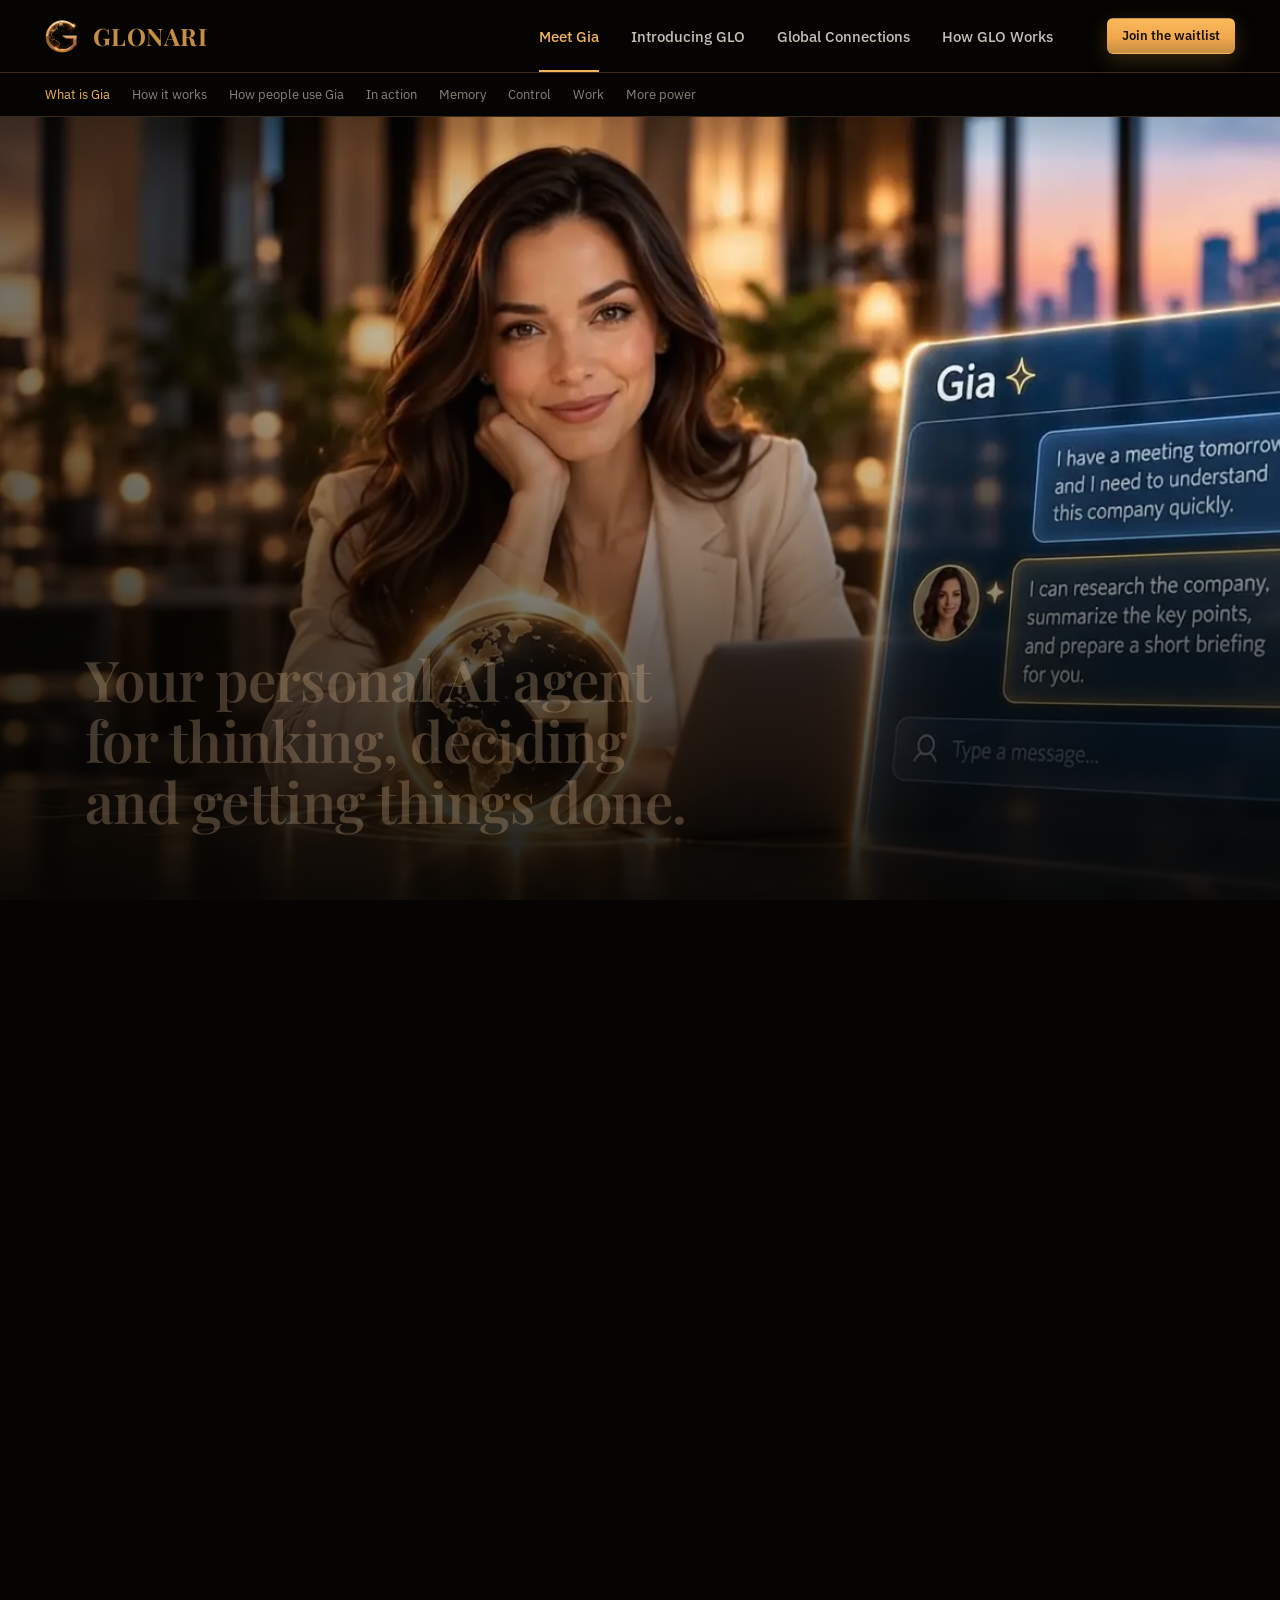
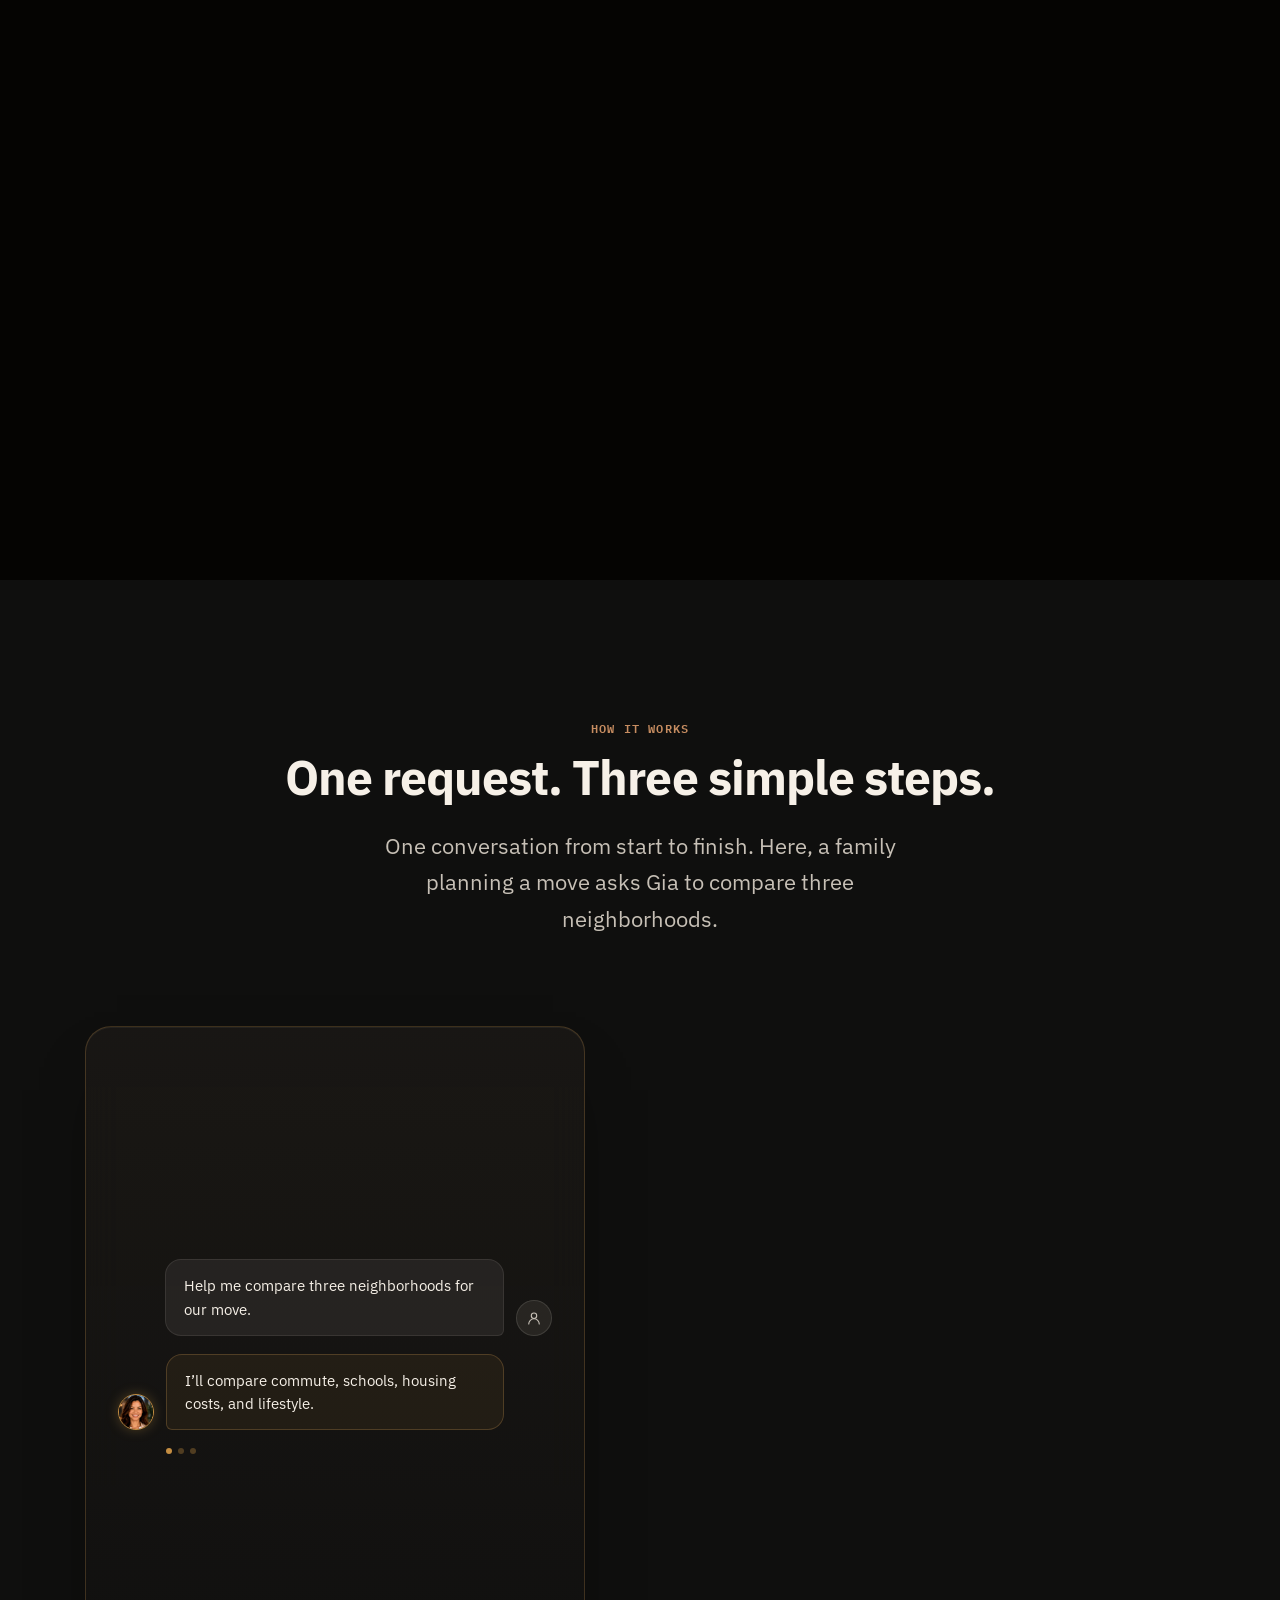
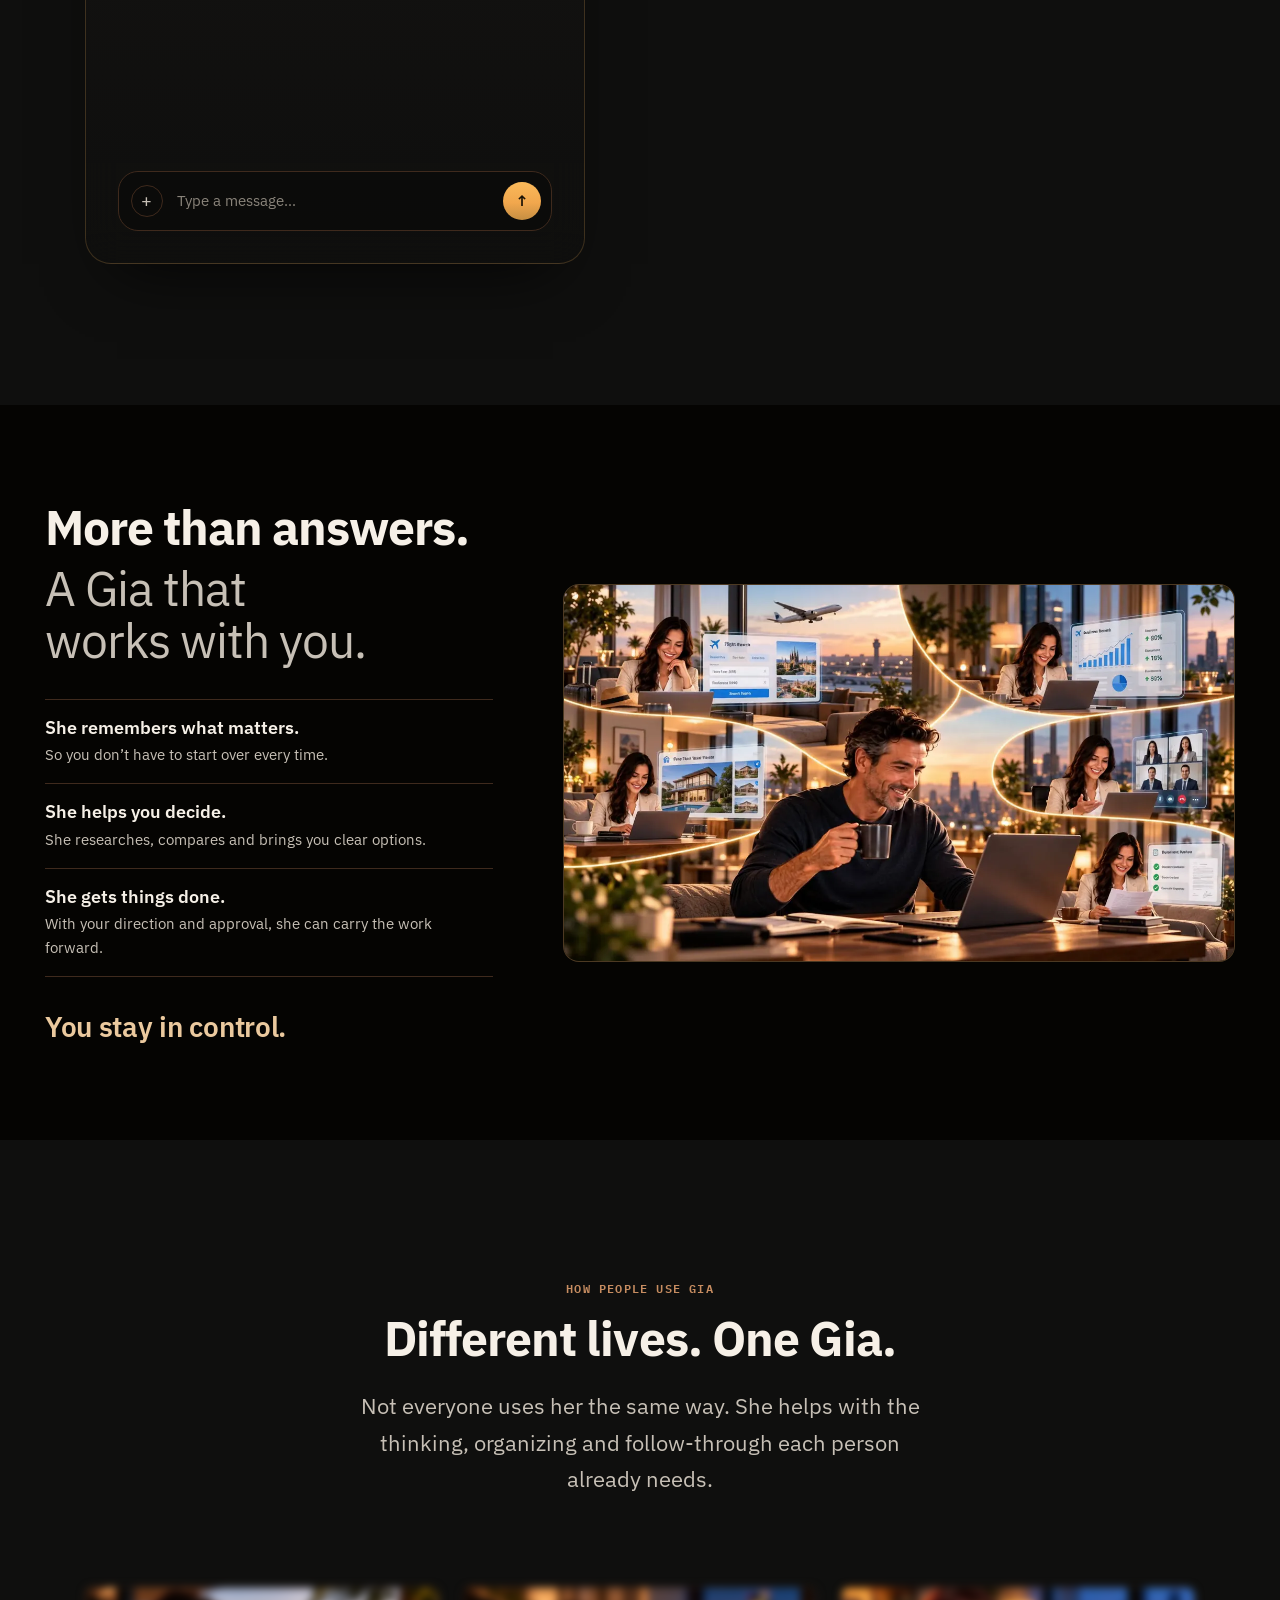
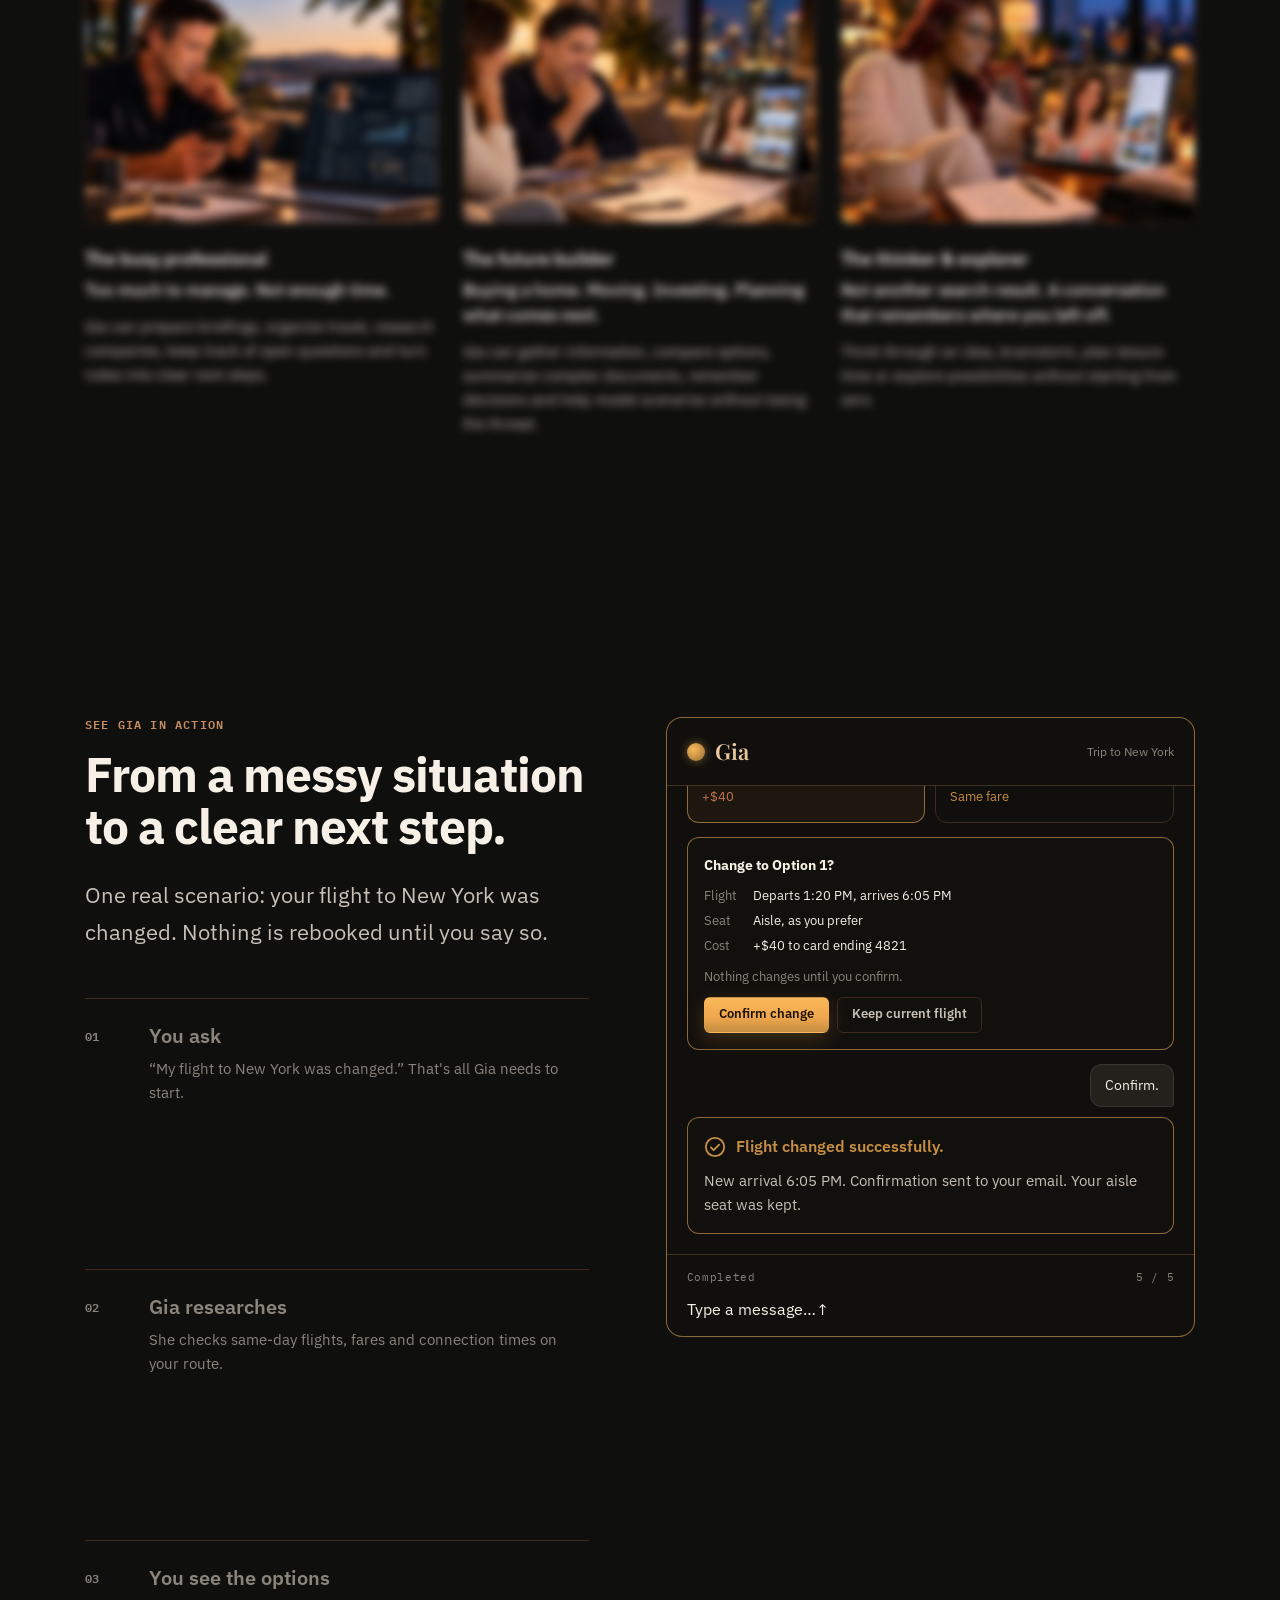
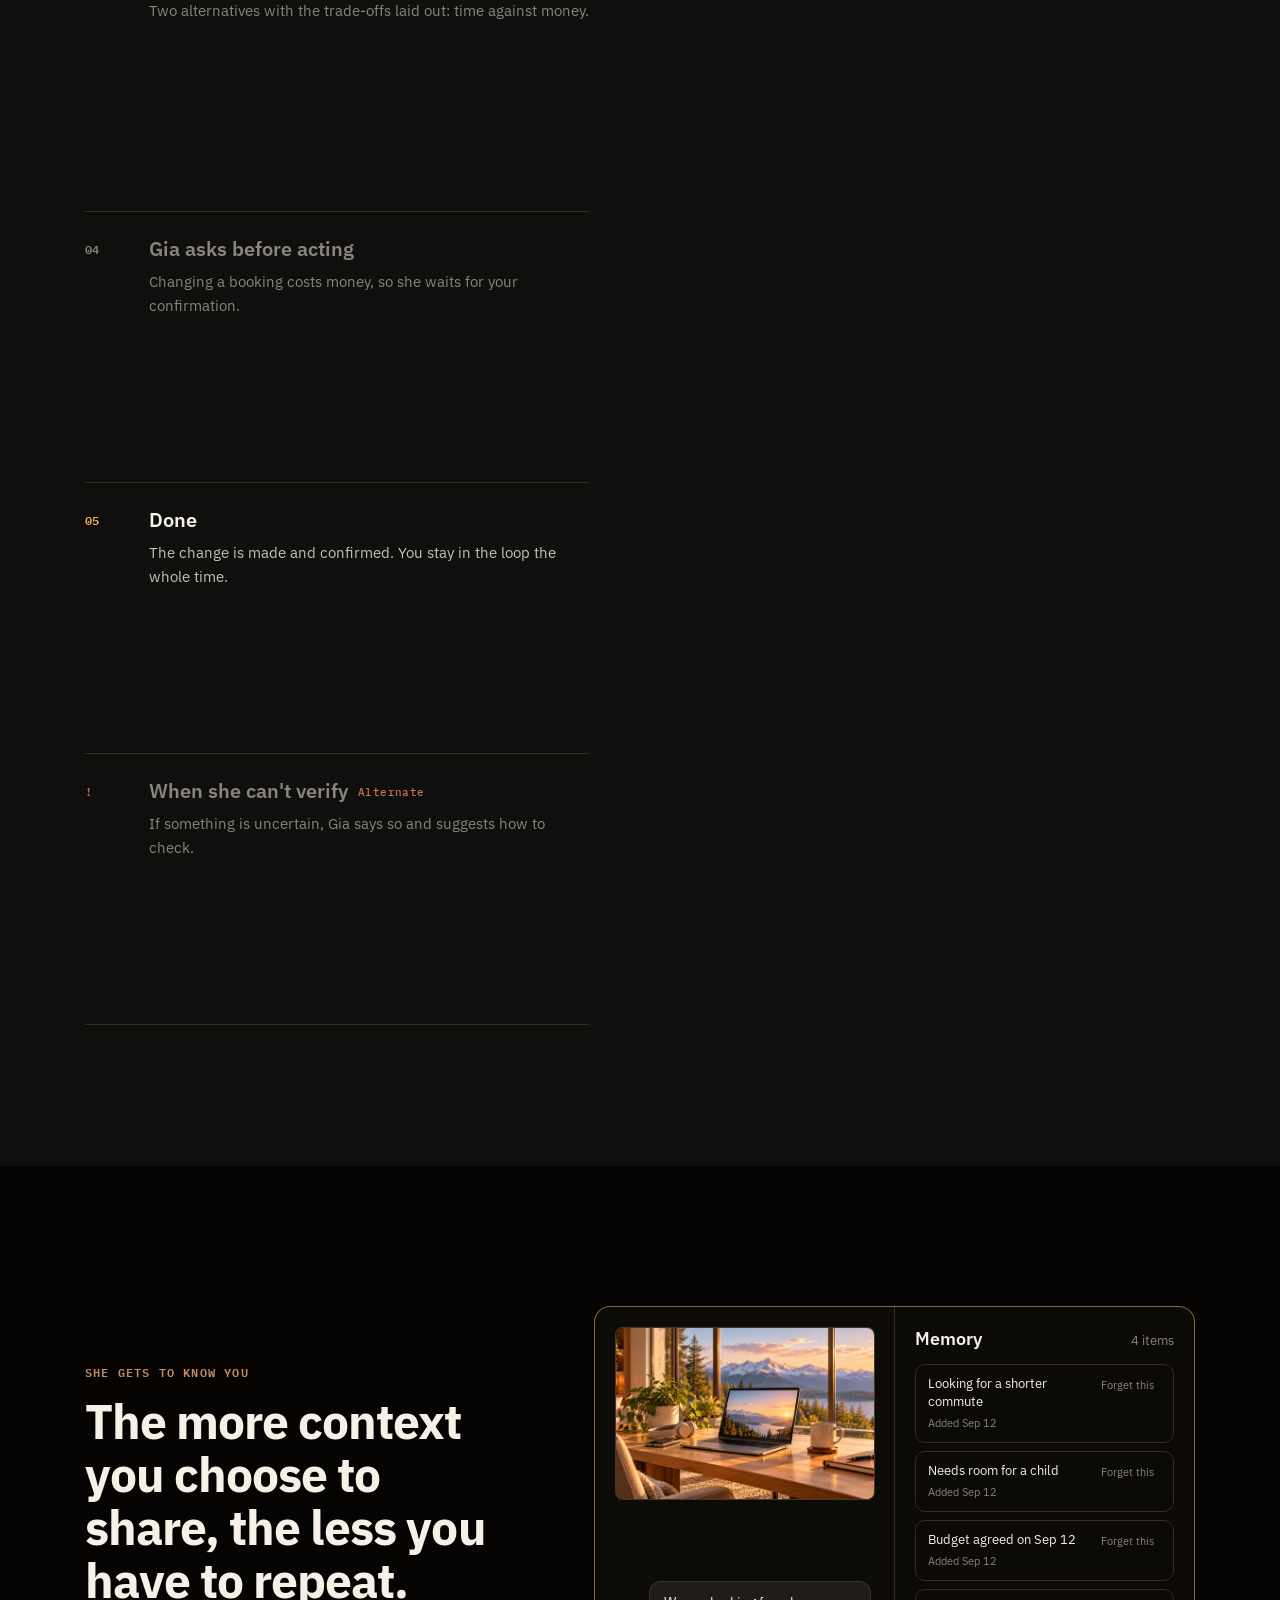
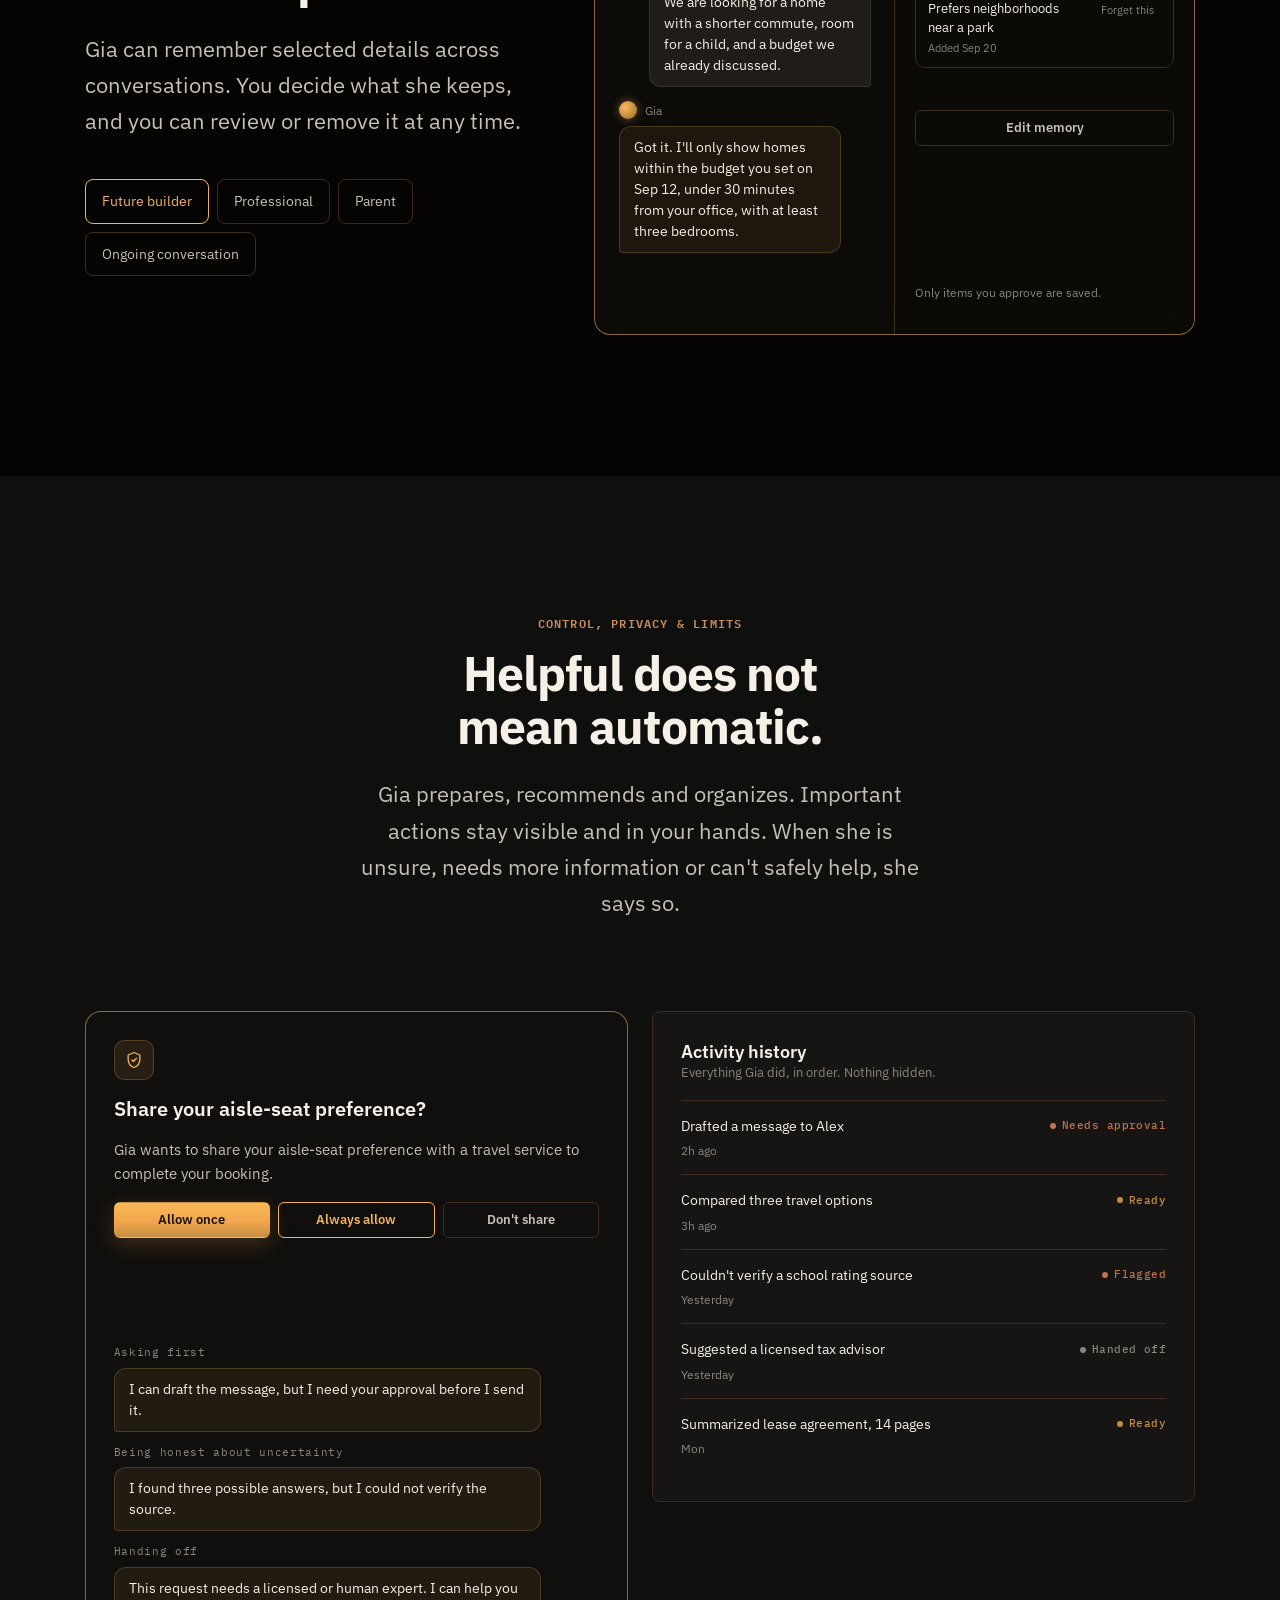
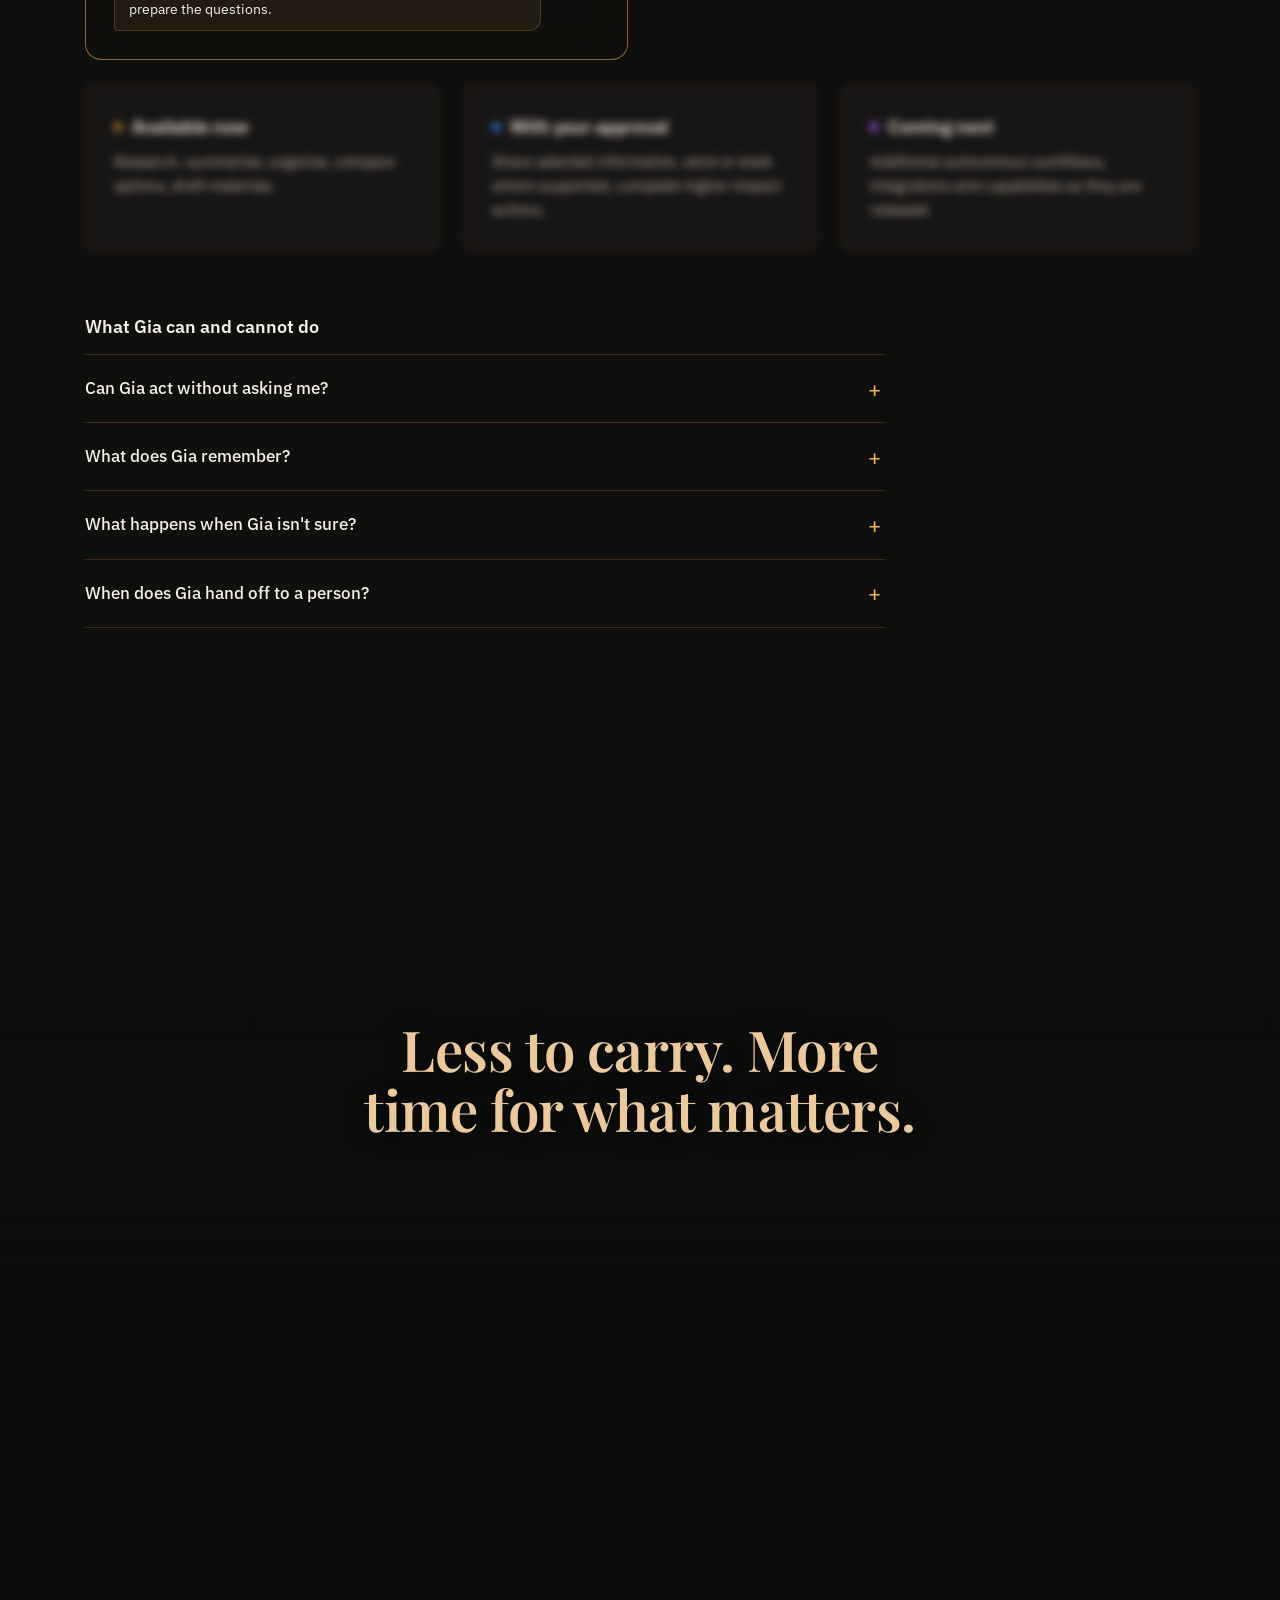
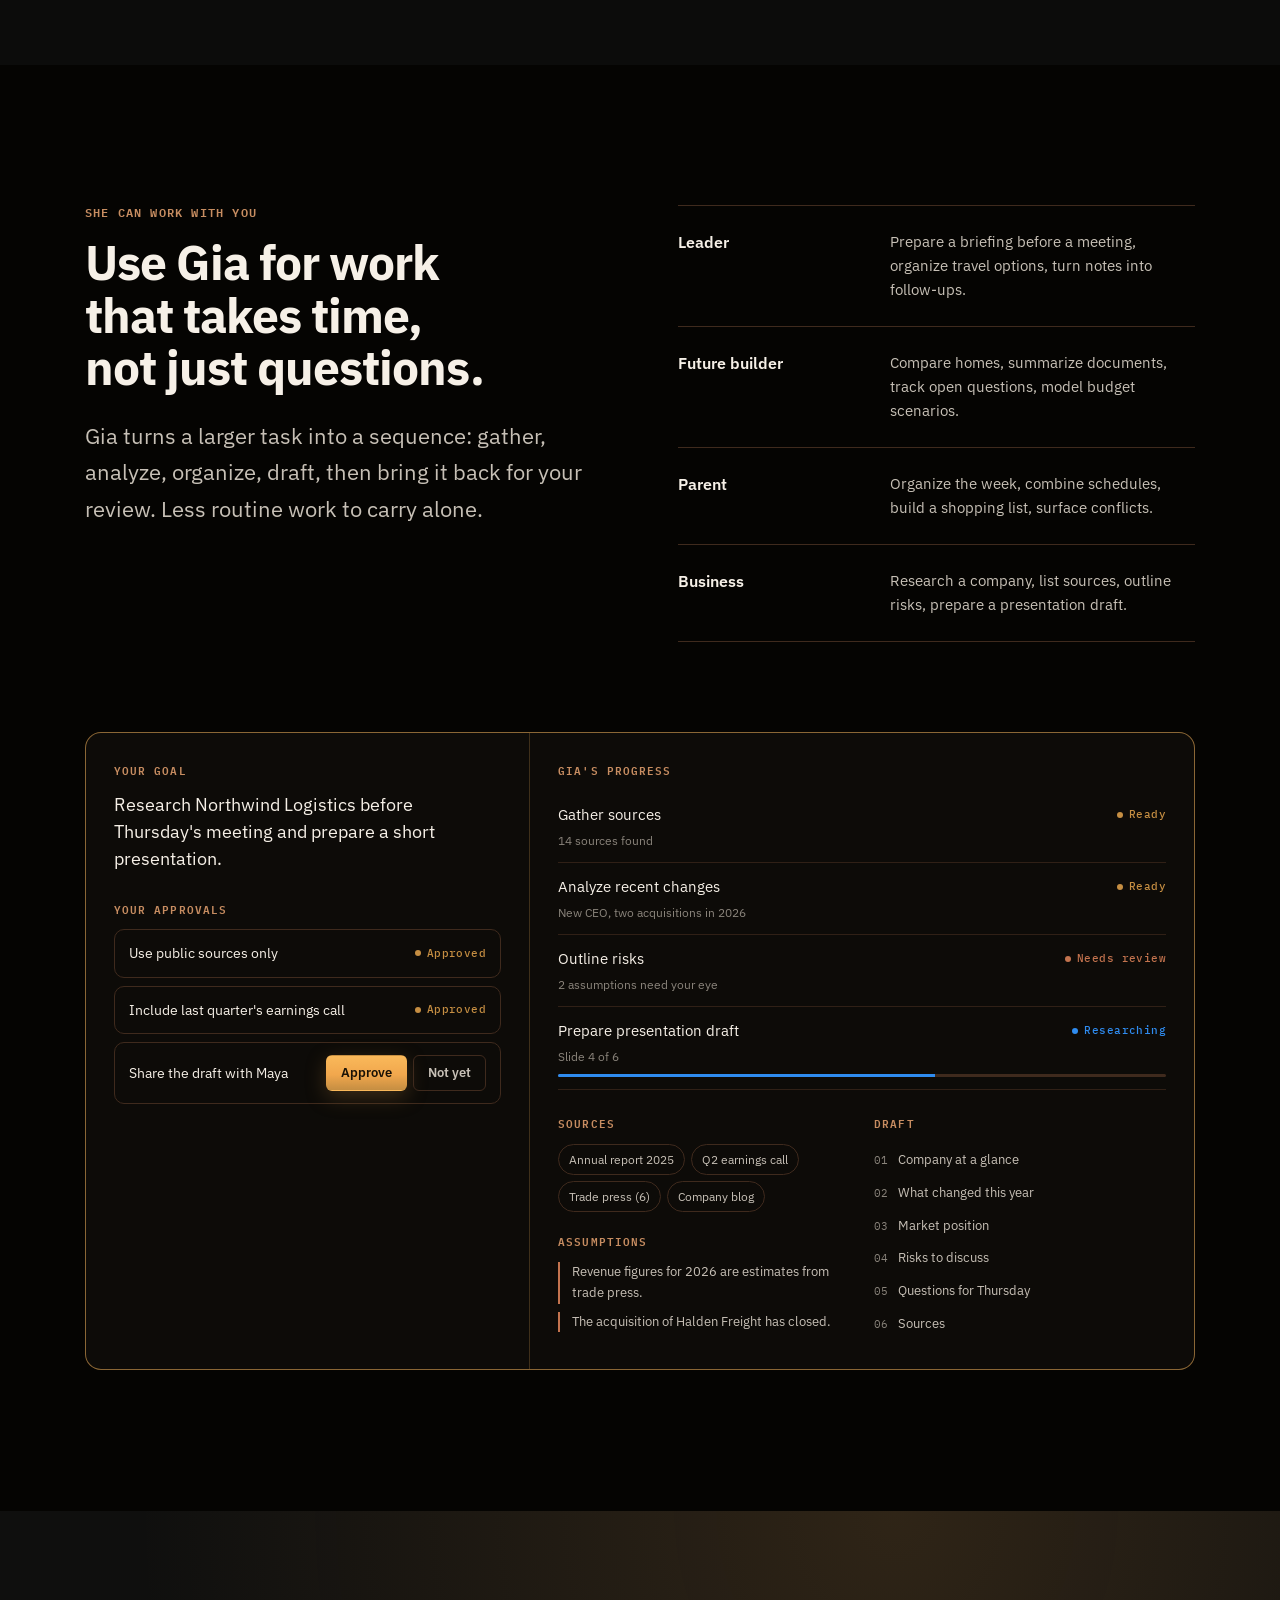
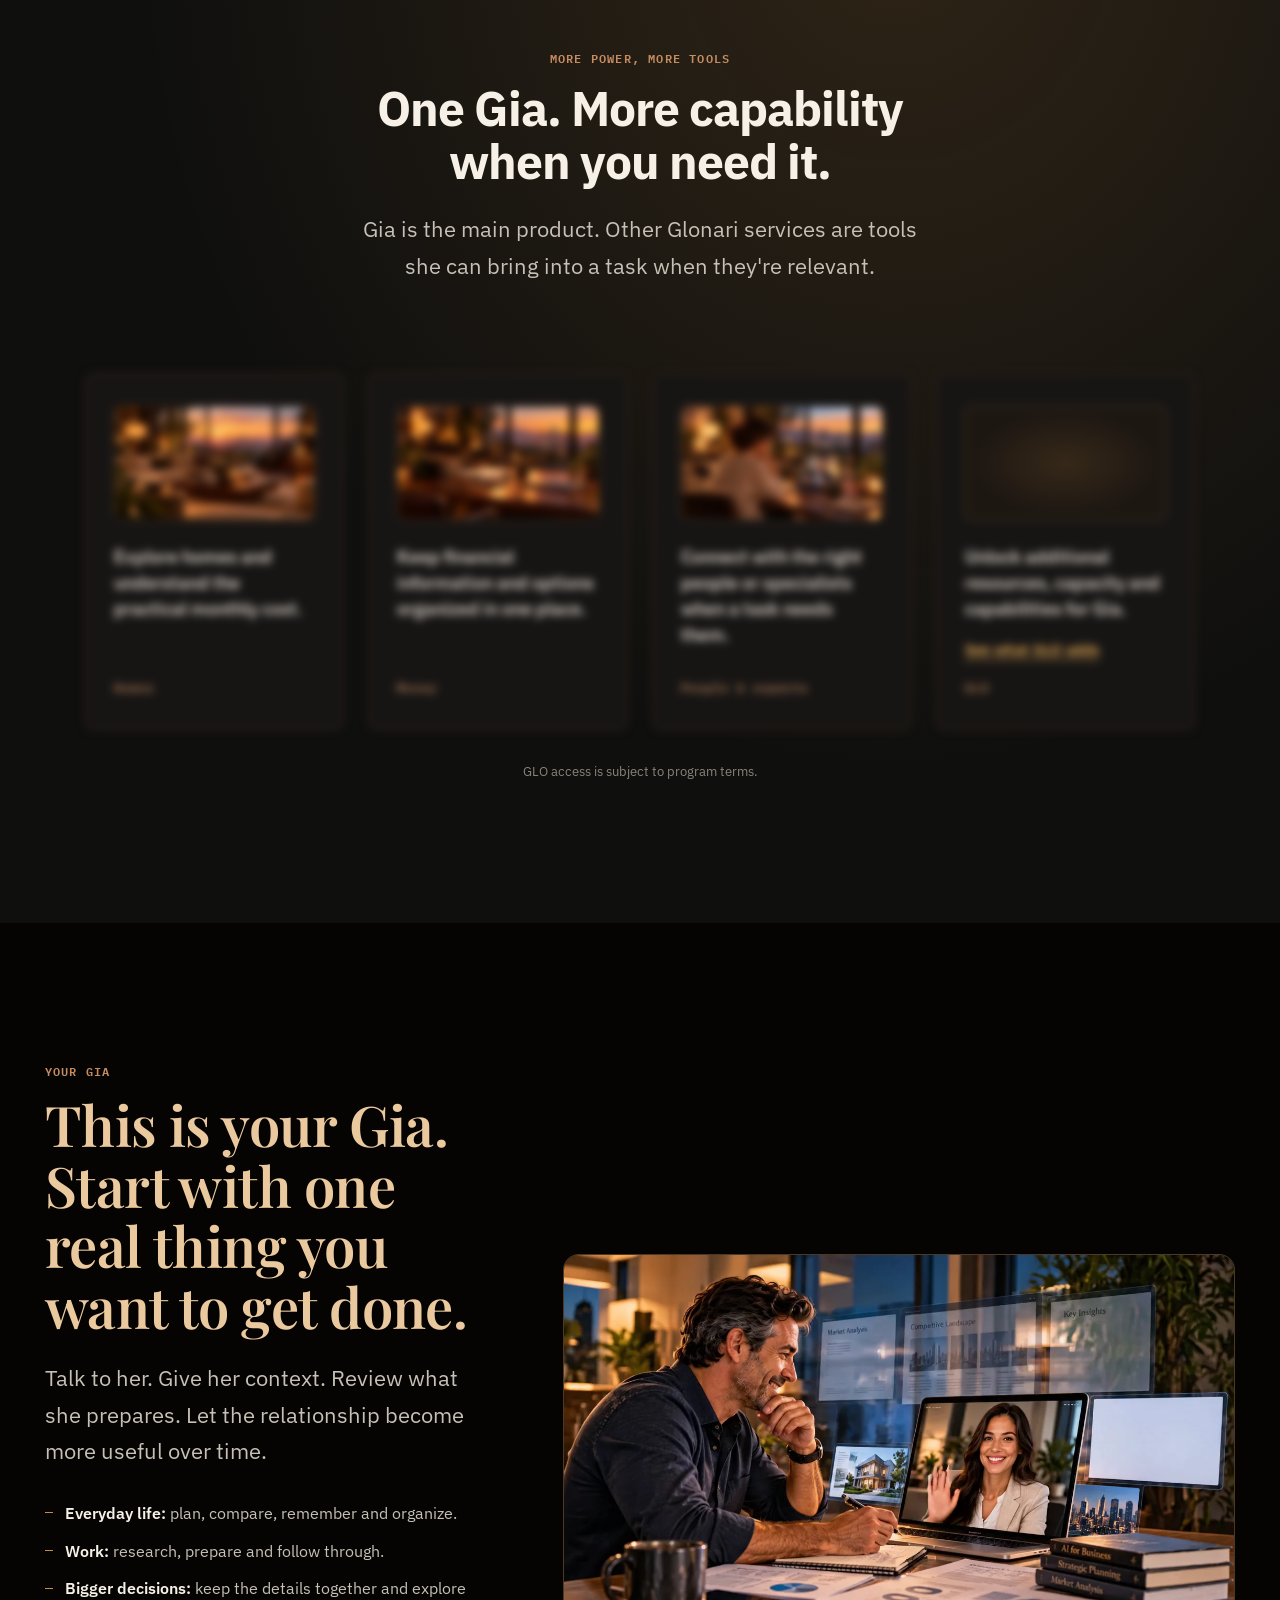
==== commit 0e736315: "pfvtyf" ====
--- a/index.html
+++ b/index.html
@@ -109,53 +109,99 @@
       <p class="lead">One conversation from start to finish. Here, a family planning a move asks Gia to compare three neighborhoods.</p>
     </header>
 
-    <ol class="steps gap-major" data-stagger>
-      <li class="step">
-        <div class="step__text">
-          <span class="step__num">01</span>
-          <h3 class="h4">Tell Gia what you need</h3>
-          <p class="small">In text, voice or video.</p>
-        </div>
-        <div class="glass mock" aria-label="Example: the request">
-          <div class="modes" aria-hidden="true"><span class="mode is-on">Text</span><span class="mode">Voice</span><span class="mode">Video</span></div>
-          <div class="bubble bubble--user">Help me compare three neighborhoods for our move.</div>
-          <div class="mock__input" aria-hidden="true"><span>Type a message…</span><span>↑</span></div>
+    <svg class="hiw__sprite" aria-hidden="true" focusable="false">
+      <symbol id="hiw-i-text" viewBox="0 0 24 24"><path d="M4 5.5h16v10H9l-5 4z"/></symbol>
+      <symbol id="hiw-i-voice" viewBox="0 0 24 24"><rect x="9" y="3" width="6" height="11" rx="3"/><path d="M5.5 11a6.5 6.5 0 0 0 13 0M12 17.5V21"/></symbol>
+      <symbol id="hiw-i-video" viewBox="0 0 24 24"><rect x="3" y="6.5" width="12.5" height="11" rx="2"/><path d="M15.5 10.5 21 7.5v9l-5.5-3"/></symbol>
+      <symbol id="hiw-i-car" viewBox="0 0 24 24"><path d="M5 16.5V12l1.8-4.6A2 2 0 0 1 8.7 6h6.6a2 2 0 0 1 1.9 1.4L19 12v4.5zM5 12h14M5 16.5V19h2.5v-2.5M16.5 16.5V19H19v-2.5"/><circle cx="8.5" cy="14" r=".6"/><circle cx="15.5" cy="14" r=".6"/></symbol>
+      <symbol id="hiw-i-school" viewBox="0 0 24 24"><path d="M2.5 9.5 12 5l9.5 4.5L12 14zM6.5 11.5v4.5c3.5 2.7 7.5 2.7 11 0v-4.5M21.5 9.5v5"/></symbol>
+      <symbol id="hiw-i-home" viewBox="0 0 24 24"><path d="M3.5 11 12 4l8.5 7M6 9v11h12V9M10 20v-5.5h4V20"/></symbol>
+      <symbol id="hiw-i-leaf" viewBox="0 0 24 24"><path d="M5 19C5 10 10 5 20 4c-.5 10-5.5 15-14 15zM5 19l8-8"/></symbol>
+      <symbol id="hiw-i-walk" viewBox="0 0 24 24"><circle cx="13" cy="4.5" r="1.8"/><path d="m10 21 2.5-6-2.5-3 1.2-4.5L8 9.5 6.5 13M12.5 15l3 6M11.2 7.5l2.6 3.3 3.2 1.2"/></symbol>
+      <symbol id="hiw-i-user" viewBox="0 0 24 24"><circle cx="12" cy="9" r="3.6"/><path d="M5 20a7 7 0 0 1 14 0"/></symbol>
+    </svg>
+
+    <ol class="hiw gap-major" data-hiw>
+      <li class="hiw__card hiw__card--ask glass">
+        <header class="hiw__head hiw__in">
+          <span class="hiw__num">01</span>
+          <h3 class="hiw__title">Tell Gia what you need</h3>
+          <p class="hiw__sub">In text, voice or video.</p>
+        </header>
+        <div class="hiw__chat" aria-label="Example: the request">
+          <div class="hiw__modes hiw__in" aria-hidden="true">
+            <span class="hiw__mode is-on"><svg><use href="#hiw-i-text"/></svg>Text</span>
+            <span class="hiw__mode"><svg><use href="#hiw-i-voice"/></svg>Voice</span>
+            <span class="hiw__mode"><svg><use href="#hiw-i-video"/></svg>Video</span>
+          </div>
+          <div class="hiw__msgs">
+            <p class="hiw__msg hiw__msg--user hiw__in"><span class="hiw__bubble">Help me compare three neighborhoods for our move.</span><span class="hiw__avatar hiw__avatar--user" aria-hidden="true"><svg><use href="#hiw-i-user"/></svg></span></p>
+            <p class="hiw__msg hiw__msg--gia hiw__in"><img class="hiw__avatar hiw__avatar--gia" src="assets/images/gia.webp" width="400" height="400" loading="lazy" decoding="async" alt=""><span class="hiw__bubble"><span class="sr-only">Gia: </span>I’ll compare commute, schools, housing costs, and lifestyle.</span></p>
+            <span class="hiw__typing hiw__in" aria-hidden="true"><i></i><i></i><i></i></span>
+          </div>
+          <div class="hiw__input hiw__in" aria-hidden="true"><span class="hiw__plus">+</span><span class="hiw__ph">Type a message…</span><span class="hiw__send">↑</span></div>
         </div>
       </li>
-      <li class="step">
-        <div class="step__text">
-          <span class="step__num">02</span>
-          <h3 class="h4">Gia researches and organizes</h3>
-          <p class="small">She gathers what matters and prepares useful options.</p>
-        </div>
-        <div class="glass mock" aria-label="Example: Gia researching">
-          <div class="gia-tag"><span class="gia-dot"></span>Gia is gathering</div>
-          <ul class="factor-list">
-            <li>Commute to downtown <span class="status status--ready">Done</span></li>
-            <li>Schools nearby <span class="status status--ready">Done</span></li>
-            <li>Housing costs <span class="status status--ready">Done</span></li>
-            <li>Parks, cafés, lifestyle <span class="status status--working">Researching</span></li>
+
+      <li class="hiw__card hiw__card--research glass">
+        <header class="hiw__head hiw__in">
+          <span class="hiw__num">02</span>
+          <h3 class="hiw__title">Gia researches and organizes</h3>
+          <p class="hiw__sub">She gathers what matters and prepares useful options.</p>
+        </header>
+        <div class="hiw__research" aria-label="Example: Gia researching">
+          <ul class="hiw__tasks">
+            <li class="hiw__in"><svg class="hiw__icon" aria-hidden="true"><use href="#hiw-i-car"/></svg>Commute to downtown <span class="status status--ready">Done</span></li>
+            <li class="hiw__in"><svg class="hiw__icon" aria-hidden="true"><use href="#hiw-i-school"/></svg>Schools nearby <span class="status status--ready">Done</span></li>
+            <li class="hiw__in"><svg class="hiw__icon" aria-hidden="true"><use href="#hiw-i-home"/></svg>Housing costs <span class="status status--ready">Done</span></li>
+            <li class="hiw__in"><svg class="hiw__icon" aria-hidden="true"><use href="#hiw-i-leaf"/></svg>Parks, cafés, lifestyle <span class="status status--working hiw__working"><span class="sr-only">Researching</span><i aria-hidden="true"></i><i aria-hidden="true"></i><i aria-hidden="true"></i></span></li>
           </ul>
+          <ul class="hiw__thumbs">
+            <li class="hiw__thumb hiw__in"><picture><source type="image/webp" srcset="assets/images/hiw-riverside-800.webp"><img src="assets/images/hiw-riverside-800.jpg" width="800" height="454" loading="lazy" decoding="async" style="object-position: 40% 50%" alt="Riverside: city towers above a river at sunset"></picture><span>Riverside</span></li>
+            <li class="hiw__thumb hiw__in"><picture><source type="image/webp" srcset="assets/images/hiw-maple-heights-800.webp"><img src="assets/images/hiw-maple-heights-800.jpg" width="800" height="436" loading="lazy" decoding="async" style="object-position: 62% 50%" alt="Maple Heights: brick and shingle houses on a tree-lined street"></picture><span>Maple Heights</span></li>
+            <li class="hiw__thumb hiw__in"><picture><source type="image/webp" srcset="assets/images/hiw-old-town-800.webp"><img src="assets/images/hiw-old-town-800.jpg" width="800" height="534" loading="lazy" decoding="async" style="object-position: 58% 40%" alt="Old Town: a cobbled lane of stone houses with a clock tower"></picture><span>Old Town</span></li>
+          </ul>
         </div>
       </li>
-      <li class="step">
-        <div class="step__text">
-          <span class="step__num">03</span>
-          <h3 class="h4">You review and decide</h3>
-          <p class="small">Approve, ask why, or change direction. You choose what happens next.</p>
-        </div>
-        <div class="glass mock is-active" aria-label="Example: comparison for review">
-          <table class="cmp">
-            <thead><tr><th scope="col"></th><th scope="col">Riverside</th><th scope="col">Maple Hts</th><th scope="col">Old Town</th></tr></thead>
-            <tbody>
-              <tr><th scope="row">Commute</th><td>32 min</td><td class="best">24 min</td><td>41 min</td></tr>
-              <tr><th scope="row">Schools</th><td class="best">8.6</td><td>7.9</td><td>7.2</td></tr>
-              <tr><th scope="row">Avg. rent</th><td>$2,450</td><td>$2,780</td><td class="best">$2,190</td></tr>
-              <tr><th scope="row">Walkability</th><td>High</td><td>Medium</td><td class="best">Very high</td></tr>
-            </tbody>
-          </table>
-          <div class="btn-row">
-            <span class="btn btn--primary btn--sm">Approve shortlist</span>
+
+      <li class="hiw__card hiw__card--decide glass">
+        <header class="hiw__head hiw__in">
+          <span class="hiw__num">03</span>
+          <h3 class="hiw__title">You review and decide</h3>
+          <p class="hiw__sub">Approve, ask why, or change direction. You choose what happens next.</p>
+        </header>
+        <div class="hiw__review" aria-label="Example: comparison for review">
+          <ul class="hiw__hoods">
+            <li class="hood hiw__in">
+              <h4 class="hood__name">Riverside</h4>
+              <dl class="hood__facts">
+                <div><dt><svg aria-hidden="true"><use href="#hiw-i-car"/></svg><span class="sr-only">Commute</span></dt><dd>32 min</dd></div>
+                <div><dt><svg aria-hidden="true"><use href="#hiw-i-school"/></svg><span class="sr-only">Schools</span></dt><dd>8.6</dd></div>
+                <div><dt><svg aria-hidden="true"><use href="#hiw-i-home"/></svg><span class="sr-only">Avg. rent</span></dt><dd>$2,450</dd></div>
+                <div><dt><svg aria-hidden="true"><use href="#hiw-i-walk"/></svg><span class="sr-only">Walkability</span></dt><dd>High</dd></div>
+              </dl>
+            </li>
+            <li class="hood hood--best hiw__in">
+              <h4 class="hood__name">Maple Heights</h4>
+              <dl class="hood__facts">
+                <div><dt><svg aria-hidden="true"><use href="#hiw-i-car"/></svg><span class="sr-only">Commute</span></dt><dd>24 min</dd></div>
+                <div><dt><svg aria-hidden="true"><use href="#hiw-i-school"/></svg><span class="sr-only">Schools</span></dt><dd>7.9</dd></div>
+                <div><dt><svg aria-hidden="true"><use href="#hiw-i-home"/></svg><span class="sr-only">Avg. rent</span></dt><dd>$2,780</dd></div>
+                <div><dt><svg aria-hidden="true"><use href="#hiw-i-walk"/></svg><span class="sr-only">Walkability</span></dt><dd>Medium</dd></div>
+              </dl>
+            </li>
+            <li class="hood hiw__in">
+              <h4 class="hood__name">Old Town</h4>
+              <dl class="hood__facts">
+                <div><dt><svg aria-hidden="true"><use href="#hiw-i-car"/></svg><span class="sr-only">Commute</span></dt><dd>41 min</dd></div>
+                <div><dt><svg aria-hidden="true"><use href="#hiw-i-school"/></svg><span class="sr-only">Schools</span></dt><dd>7.2</dd></div>
+                <div><dt><svg aria-hidden="true"><use href="#hiw-i-home"/></svg><span class="sr-only">Avg. rent</span></dt><dd>$2,190</dd></div>
+                <div><dt><svg aria-hidden="true"><use href="#hiw-i-walk"/></svg><span class="sr-only">Walkability</span></dt><dd>Very high</dd></div>
+              </dl>
+            </li>
+          </ul>
+          <div class="btn-row hiw__actions hiw__in">
+            <span class="btn btn--primary btn--sm">Approve shortlist <span aria-hidden="true">→</span></span>
             <span class="btn btn--secondary btn--sm">Ask Gia why</span>
           </div>
         </div>
@@ -278,7 +324,15 @@
       </div>
     </div>
     <div class="glass mem is-active" id="mem-panel" role="tabpanel">
-      <div class="mem__chat" id="mem-chat"></div>
+      <div class="mem__main">
+        <div class="mem__photo" aria-hidden="true">
+          <picture class="is-shown" data-mem-photo="builder"><source type="image/webp" srcset="assets/images/mem-builder-800.webp 800w, assets/images/mem-builder-1600.webp 1600w" sizes="(max-width: 560px) calc(100vw - 96px), (max-width: 960px) 41vw, 260px"><img src="assets/images/mem-builder-800.jpg" srcset="assets/images/mem-builder-800.jpg 800w, assets/images/mem-builder-1600.jpg 1600w" sizes="(max-width: 560px) calc(100vw - 96px), (max-width: 960px) 41vw, 260px" width="1600" height="724" loading="lazy" decoding="async" alt=""></picture>
+          <picture data-mem-photo="pro"><source type="image/webp" srcset="assets/images/mem-pro-800.webp 800w, assets/images/mem-pro-1600.webp 1600w" sizes="(max-width: 560px) calc(100vw - 96px), (max-width: 960px) 41vw, 260px"><img src="assets/images/mem-pro-800.jpg" srcset="assets/images/mem-pro-800.jpg 800w, assets/images/mem-pro-1600.jpg 1600w" sizes="(max-width: 560px) calc(100vw - 96px), (max-width: 960px) 41vw, 260px" width="1600" height="724" loading="lazy" decoding="async" alt=""></picture>
+          <picture data-mem-photo="parent"><source type="image/webp" srcset="assets/images/mem-parent-800.webp 800w, assets/images/mem-parent-1600.webp 1600w" sizes="(max-width: 560px) calc(100vw - 96px), (max-width: 960px) 41vw, 260px"><img src="assets/images/mem-parent-800.jpg" srcset="assets/images/mem-parent-800.jpg 800w, assets/images/mem-parent-1600.jpg 1600w" sizes="(max-width: 560px) calc(100vw - 96px), (max-width: 960px) 41vw, 260px" width="1600" height="724" loading="lazy" decoding="async" alt=""></picture>
+          <picture data-mem-photo="talk"><source type="image/webp" srcset="assets/images/mem-talk-800.webp 800w, assets/images/mem-talk-1600.webp 1600w" sizes="(max-width: 560px) calc(100vw - 96px), (max-width: 960px) 41vw, 260px"><img src="assets/images/mem-talk-800.jpg" srcset="assets/images/mem-talk-800.jpg 800w, assets/images/mem-talk-1600.jpg 1600w" sizes="(max-width: 560px) calc(100vw - 96px), (max-width: 960px) 41vw, 260px" width="1600" height="724" loading="lazy" decoding="async" alt=""></picture>
+        </div>
+        <div class="mem__chat" id="mem-chat"></div>
+      </div>
       <aside class="mem__side" aria-label="Memory">
         <div class="mem__head"><span class="h4">Memory</span><span class="caption" id="mem-count"></span></div>
         <ul class="mem__list" id="mem-list"></ul>
@@ -348,6 +402,19 @@
       <details hidden><summary>Where is my data stored, and how do I delete it?</summary><p class="small">Answer to come from the product and legal teams.</p></details>
     </div>
   </div>
+</section>
+
+<!-- VISTA: photo breather (not in the section menu) -->
+<section class="vista" id="vista-work" data-nav="control" style="--vista-from: var(--gp-bg)">
+  <picture class="vista__media" data-vista>
+    <source type="image/webp" data-srcset="assets/images/vista-meet-gia-800.webp 800w, assets/images/vista-meet-gia-1600.webp 1600w, assets/images/vista-meet-gia-2400.webp 2400w" sizes="(max-aspect-ratio: 16/9) 178vh, 100vw">
+    <img data-src="assets/images/vista-meet-gia-1600.jpg" data-srcset="assets/images/vista-meet-gia-800.jpg 800w, assets/images/vista-meet-gia-1600.jpg 1600w, assets/images/vista-meet-gia-2400.jpg 2400w" sizes="(max-aspect-ratio: 16/9) 178vh, 100vw" width="2400" height="1350" alt="" loading="lazy" decoding="async">
+  </picture>
+  <noscript><picture class="vista__media">
+    <source type="image/webp" srcset="assets/images/vista-meet-gia-800.webp 800w, assets/images/vista-meet-gia-1600.webp 1600w, assets/images/vista-meet-gia-2400.webp 2400w" sizes="(max-aspect-ratio: 16/9) 178vh, 100vw">
+    <img src="assets/images/vista-meet-gia-1600.jpg" srcset="assets/images/vista-meet-gia-800.jpg 800w, assets/images/vista-meet-gia-1600.jpg 1600w, assets/images/vista-meet-gia-2400.jpg 2400w" sizes="(max-aspect-ratio: 16/9) 178vh, 100vw" width="2400" height="1350" alt="" loading="lazy" decoding="async">
+  </picture></noscript>
+  <p class="vista__line reveal">Less to carry. More time for what matters.</p>
 </section>
 
 <!-- 07 WORK -->
@@ -416,22 +483,45 @@
     </header>
     <div class="tools gap-major" data-stagger>
       <div class="card tool" data-spotlight>
-        <svg class="draw-icon" width="28" height="28" viewBox="0 0 24 24" fill="none" stroke="currentColor" stroke-width="1.5" stroke-linecap="round" stroke-linejoin="round" aria-hidden="true"><path d="M3 11l9-7 9 7"/><path d="M5 10v10h14V10"/><path d="M10 20v-6h4v6"/></svg>
+        <figure class="media-frame card__photo" style="--ratio: 16 / 9">
+          <div class="media-frame__box" data-parallax>
+            <picture>
+              <source type="image/webp" srcset="assets/images/mp-homes-800.webp 800w, assets/images/mp-homes-1600.webp 1600w" sizes="(max-width: 560px) calc(100vw - 96px), (max-width: 1100px) calc(50vw - 84px), 240px">
+              <img src="assets/images/mp-homes-800.jpg" srcset="assets/images/mp-homes-800.jpg 800w, assets/images/mp-homes-1600.jpg 1600w" sizes="(max-width: 560px) calc(100vw - 96px), (max-width: 1100px) calc(50vw - 84px), 240px" width="1600" height="900" alt="" loading="lazy" decoding="async">
+            </picture>
+          </div>
+        </figure>
         <p class="tool__text">Explore homes and understand the practical monthly cost.</p>
         <span class="tool__name">Homes</span>
       </div>
       <div class="card tool" data-spotlight>
-        <svg class="draw-icon" width="28" height="28" viewBox="0 0 24 24" fill="none" stroke="currentColor" stroke-width="1.5" stroke-linecap="round" stroke-linejoin="round" aria-hidden="true"><rect x="3" y="6" width="18" height="13" rx="2"/><path d="M3 10h18"/><path d="M7 15h3"/></svg>
+        <figure class="media-frame card__photo" style="--ratio: 16 / 9">
+          <div class="media-frame__box" data-parallax>
+            <picture>
+              <source type="image/webp" srcset="assets/images/mp-money-800.webp 800w, assets/images/mp-money-1600.webp 1600w" sizes="(max-width: 560px) calc(100vw - 96px), (max-width: 1100px) calc(50vw - 84px), 240px">
+              <img src="assets/images/mp-money-800.jpg" srcset="assets/images/mp-money-800.jpg 800w, assets/images/mp-money-1600.jpg 1600w" sizes="(max-width: 560px) calc(100vw - 96px), (max-width: 1100px) calc(50vw - 84px), 240px" width="1600" height="900" alt="" loading="lazy" decoding="async">
+            </picture>
+          </div>
+        </figure>
         <p class="tool__text">Keep financial information and options organized in one place.</p>
         <span class="tool__name">Money</span>
       </div>
       <div class="card tool" data-spotlight>
-        <svg class="draw-icon" width="28" height="28" viewBox="0 0 24 24" fill="none" stroke="currentColor" stroke-width="1.5" stroke-linecap="round" stroke-linejoin="round" aria-hidden="true"><circle cx="9" cy="8" r="3.2"/><path d="M3 20c0-3.3 2.7-6 6-6s6 2.7 6 6"/><circle cx="17.5" cy="9" r="2.4"/><path d="M16 14.2c2.9.3 5 2.6 5 5.8"/></svg>
+        <figure class="media-frame card__photo" style="--ratio: 16 / 9">
+          <div class="media-frame__box" data-parallax>
+            <picture>
+              <source type="image/webp" srcset="assets/images/mp-people-800.webp 800w, assets/images/mp-people-1600.webp 1600w" sizes="(max-width: 560px) calc(100vw - 96px), (max-width: 1100px) calc(50vw - 84px), 240px">
+              <img src="assets/images/mp-people-800.jpg" srcset="assets/images/mp-people-800.jpg 800w, assets/images/mp-people-1600.jpg 1600w" sizes="(max-width: 560px) calc(100vw - 96px), (max-width: 1100px) calc(50vw - 84px), 240px" width="1600" height="900" alt="" loading="lazy" decoding="async">
+            </picture>
+          </div>
+        </figure>
         <p class="tool__text">Connect with the right people or specialists when a task needs them.</p>
         <span class="tool__name">People &amp; experts</span>
       </div>
       <a class="card tool tool--link" href="glo.html" data-spotlight>
-        <svg class="draw-icon" width="28" height="28" viewBox="0 0 24 24" fill="none" stroke="currentColor" stroke-width="1.5" stroke-linecap="round" stroke-linejoin="round" aria-hidden="true"><path d="M13 2L4 14h7l-1 8 9-12h-7l1-8z"/></svg>
+        <figure class="media-frame card__photo card__photo--art" style="--ratio: 16 / 9" aria-hidden="true">
+          <div class="media-frame__box"><svg class="draw-icon" viewBox="0 0 24 24" fill="none" stroke="currentColor" stroke-width="1.5" stroke-linecap="round" stroke-linejoin="round" focusable="false"><path d="M13 2L4 14h7l-1 8 9-12h-7l1-8z" vector-effect="non-scaling-stroke"/></svg></div>
+        </figure>
         <p class="tool__text">Unlock additional resources, capacity and capabilities for Gia.</p>
         <span class="tool__more">See what GLO adds</span>
         <span class="tool__name">GLO</span>
--- a/css/components.css
+++ b/css/components.css
@@ -220,6 +220,20 @@
 .card__art:not(:has(svg, img)) { display: none; }
 @media (max-width: 560px) { .card__art { height: 72px; } }
 
+/* ===== Card photo (optional, first child of a card; DS 8.1) =====
+   figure.media-frame.card__photo with --ratio inline; 8px radius, 1px border, photo fills it (object-fit: cover,
+   --focus sets object-position per photo). Parallax: data-parallax on the box, except inside product UI glass.
+   --art: the same slot holding a large line drawing (svg.draw-icon) instead of a photo. */
+.card__photo { margin: 0 0 8px; }
+.card__photo .media-frame__box { border-radius: 8px; }
+.card__photo .media-frame__box > picture > img { object-position: var(--focus, 50% 50%); }
+.card__photo--art .media-frame__box {
+  display: grid; place-items: center; color: var(--gp-gold);
+  background: radial-gradient(ellipse at 50% 50%, rgba(241, 167, 77, .12), transparent 65%), var(--gp-surface-2);
+}
+.card__photo--art svg { display: block; width: 64px; height: 64px; overflow: visible; }
+.card__photo.media-frame--placeholder .media-frame__box { padding: 12px; }
+
 /* ===== Flow: boxes joined by arrows (left to right; top to bottom at 768px and below) ===== */
 .flow { --flow-gap: 36px; list-style: none; margin: 0; padding: 0; display: flex; gap: var(--flow-gap); counter-reset: flow; }
 .flow__node {
@@ -450,6 +464,40 @@
 .notice__list li::before { content: ""; position: absolute; left: 0; top: .75em; width: 8px; height: 1px; background: var(--gp-gold-mid); }
 @media (max-width: 560px) { .notice { padding: 24px; } }
 
+/* ===== Vista: full-width photo breather between two sections (DS 7.5) =====
+   The band clips (clip-path) a photo fixed to the viewport, so the photo stays still while the section above
+   slides up off it and the next section covers it again; the photo never moves or scales. --vista-from is the
+   color of the section above (default --gp-black), --vista-tint the even darkening (raise it on one band only if
+   its line falls below 3:1). Gradient and tint keep the champagne line at 3:1 or more against the brightest pixel
+   behind it (1440x900 and 390x844); the lower third of the photo stays untouched. js/components.js sets the photo's srcset about one viewport ahead (data-srcset);
+   a <noscript> copy shows it without JS. Reduced motion: an ordinary static photo inside the band. */
+.vista {
+  --vista-from: var(--gp-black); --vista-tint: .15;
+  position: relative; height: 100vh; clip-path: inset(0);
+  display: grid; align-content: start; justify-items: center; background: var(--vista-from);
+}
+.vista__media img { position: fixed; inset: 0; width: 100%; height: 100lvh; object-fit: cover; object-position: 50% 50%; }
+/* At a fractional scroll offset the clip of the fixed photo rounds outward while the overlay rounds inward, so one
+   bright row of the photo would show at the band's edge. The band overlaps both neighbours by 2px and they paint
+   over it, each with its own background color set explicitly (plain sections are otherwise transparent). */
+.vista { margin-block: -2px; }
+.section:has(+ .vista), .vista + .section { z-index: 1; background-color: var(--section-bg, var(--gp-bg)); }
+.vista::after {
+  content: ""; position: absolute; inset: 0; pointer-events: none;
+  background:
+    linear-gradient(to bottom, var(--vista-from) 0%, color-mix(in srgb, var(--vista-from) 55%, transparent) 22%,
+      color-mix(in srgb, var(--vista-from) 50%, transparent) 46%, transparent 66%),
+    rgba(5, 4, 2, var(--vista-tint));
+}
+.vista__line {
+  position: relative; z-index: 1; margin: 0; padding: 28vh var(--page-pad) 0; max-width: 20ch; box-sizing: content-box;
+  font-family: var(--font-display); font-size: clamp(32px, 4.4vw, 62px); font-weight: 600; line-height: 1.08;
+  letter-spacing: -0.01em; color: var(--gp-champagne); text-align: center; text-wrap: balance;
+  text-shadow: 0 1px 24px rgba(0, 0, 0, .45);
+}
+@media (max-width: 768px) { .vista { height: 70vh; } .vista__line { padding-top: 22vh; } }
+@media (prefers-reduced-motion: reduce) { .vista__media img { position: absolute; height: 100%; } }
+
 /* ===== Quiet effects (DS 10.1), switched on by js/components.js =====
    Every hiding start state needs a class the script adds (.stagger-on, .draw-on) and sits inside
    prefers-reduced-motion: no-preference, so without JS or under reduced motion the final state shows. */
@@ -547,4 +595,5 @@
 @media (prefers-reduced-motion: reduce) {
   .msg-in, .log li.is-new { animation: none; }
   .acc, .tab { transition: none; }
-}
+  .pulse-lines { transition: none; }
+}
--- a/css/pages/meet-gia.css
+++ b/css/pages/meet-gia.css
@@ -32,26 +32,137 @@
 }
 
 /* ===== 02 How it works ===== */
-.steps { list-style: none; margin-inline: 0; margin-bottom: 0; padding: 0; display: grid; grid-template-columns: repeat(3, minmax(0, 1fr)); gap: 24px; counter-reset: step; }
-.step { min-width: 0; display: flex; flex-direction: column; gap: 24px; }
-.step__num { font-family: var(--font-mono); font-size: 12px; font-weight: 600; letter-spacing: .1em; color: var(--gp-copper); display: block; margin-bottom: 16px; }
-.step__text .h4 { margin-bottom: 8px; }
-.mock { padding: 20px; min-height: 270px; display: flex; flex-direction: column; gap: 14px; flex: 1; }
-.modes { display: flex; gap: 6px; }
-.mode { font-size: 12px; padding: 6px 12px; border-radius: 999px; border: 1px solid var(--gp-line); color: var(--gp-text-muted); }
-.mode.is-on { border-color: var(--gp-glass-border-active); color: var(--gp-gold); }
-.mock__input { margin-top: auto; display: flex; align-items: center; justify-content: space-between; padding: 10px 14px; border-radius: 10px; border: 1px solid var(--gp-line); font-size: 13px; color: var(--gp-text-muted); }
-.factor-list { list-style: none; margin: 0; padding: 0; display: grid; gap: 2px; }
-.factor-list li { display: flex; justify-content: space-between; align-items: center; gap: 12px; padding: 10px 0; border-bottom: 1px solid rgba(63, 42, 29, .7); font-size: 14px; }
-.factor-list li:last-child { border-bottom: 0; }
-.cmp { width: 100%; border-collapse: collapse; font-size: 12.5px; }
-.cmp th, .cmp td { text-align: left; padding: 7px 6px; border-bottom: 1px solid rgba(63, 42, 29, .7); font-weight: 400; white-space: nowrap; }
-.cmp thead th { color: var(--gp-text-muted); font-size: 11px; font-family: var(--font-mono); letter-spacing: .04em; }
-.cmp tbody th { color: var(--gp-text-2); }
-.cmp td { color: var(--gp-text); }
-.cmp .best { color: var(--gp-gold-mid); }
-.mock .btn-row { gap: 8px; margin-top: auto; }
-@media (max-width: 960px) { .steps { grid-template-columns: minmax(0, 1fr); gap: 56px; } .mock { min-height: 0; } }
+/* Asymmetric: 01 (the conversation) on the left over two rows, 02 and 03 stacked on the right.
+   Cards appear one after another, 01 -> 02 -> 03, each when it is in view (js/pages/meet-gia.js, [data-hiw]). */
+.hiw__sprite { position: absolute; width: 0; height: 0; overflow: hidden; }
+.hiw { list-style: none; margin-inline: 0; margin-bottom: 0; padding: 0; display: grid; grid-template-columns: minmax(0, 46fr) minmax(0, 54fr); gap: 24px; }
+.hiw > * { min-width: 0; }
+.hiw__card {
+  display: flex; flex-direction: column; gap: 24px;
+  padding: clamp(24px, 2.6vw, 32px); border-radius: 26px;
+  background: linear-gradient(180deg, rgba(29, 26, 23, .74), rgba(15, 15, 14, .66));
+  border-color: rgba(242, 179, 90, .2);
+  box-shadow: 0 32px 64px -32px rgba(0, 0, 0, .85), inset 0 1px 0 rgba(246, 240, 231, .05);
+  transition: border-color .6s var(--ease), box-shadow .6s var(--ease);
+}
+.hiw__card--ask { grid-row: 1 / span 2; }
+.hiw__card.is-active {
+  border-color: var(--gp-glass-border-active);
+  box-shadow: 0 32px 64px -32px rgba(0, 0, 0, .85), 0 0 48px -18px rgba(250, 185, 90, .28), inset 0 1px 0 rgba(246, 240, 231, .06);
+}
+/* While the sequence runs, the cards that are not active stay calmer. */
+.hiw__card > * { transition: filter .6s var(--ease); }
+.hiw.is-live .hiw__card:not(.is-active) > * { filter: brightness(.74) saturate(.85); }
+
+.hiw__num { display: block; margin-bottom: 14px; font-family: var(--font-mono); font-size: 13px; font-weight: 600; letter-spacing: .1em; color: var(--gp-gold); }
+.hiw__title { margin: 0 0 8px; font-size: clamp(20px, 2vw, 28px); font-weight: 600; line-height: 1.2; letter-spacing: -0.01em; color: var(--gp-text); }
+.hiw__sub { margin: 0; font-size: 15px; line-height: 1.55; color: var(--gp-text-2); }
+.hiw__card--ask .hiw__sub { font-size: 17px; }
+.hiw svg { fill: none; stroke: currentColor; stroke-width: 1.5; stroke-linecap: round; stroke-linejoin: round; flex: none; }
+
+/* 01 conversation */
+.hiw__chat { flex: 1; display: flex; flex-direction: column; gap: 28px; }
+.hiw__modes { display: flex; flex-wrap: wrap; gap: 10px; }
+.hiw__mode { display: inline-flex; align-items: center; gap: 8px; min-height: 40px; padding: 0 18px; border-radius: 999px; border: 1px solid var(--gp-line); background: rgba(246, 240, 231, .03); font-size: 14px; color: var(--gp-text-2); }
+.hiw__mode svg { width: 17px; height: 17px; }
+.hiw__mode.is-on { border-color: var(--gp-glass-border-active); background: rgba(242, 179, 90, .06); color: var(--gp-gold); box-shadow: 0 0 18px -6px rgba(250, 185, 90, .35); }
+.hiw__msgs { display: flex; flex-direction: column; gap: 18px; padding-block: 8px; }
+.hiw__msg { display: flex; align-items: flex-end; gap: 12px; margin: 0; }
+.hiw__msg--user { justify-content: flex-end; }
+.hiw__bubble { max-width: 78%; padding: 14px 18px; border-radius: 16px; font-size: 15px; line-height: 1.55; color: var(--gp-text); }
+.hiw__msg--user .hiw__bubble { background: rgba(246, 240, 231, .07); border: 1px solid rgba(246, 240, 231, .09); border-bottom-right-radius: 6px; }
+.hiw__msg--gia .hiw__bubble { background: rgba(242, 179, 90, .06); border: 1px solid var(--gp-glass-border); border-bottom-left-radius: 6px; }
+.hiw__avatar { width: 36px; height: 36px; border-radius: 50%; flex: none; }
+.hiw__avatar--user { display: grid; place-items: center; background: rgba(246, 240, 231, .08); border: 1px solid rgba(246, 240, 231, .12); color: var(--gp-text-2); }
+.hiw__avatar--user svg { width: 18px; height: 18px; }
+.hiw__avatar--gia { object-fit: cover; border: 1.5px solid var(--gp-gold-mid); box-shadow: 0 0 14px -2px rgba(250, 185, 90, .35); }
+.hiw__typing { display: flex; gap: 6px; padding-left: 48px; }
+.hiw__typing i { width: 6px; height: 6px; border-radius: 50%; background: var(--gp-gold-mid); opacity: .35; }
+.hiw__typing i:first-child { opacity: 1; }
+.hiw__input { margin-top: auto; display: flex; align-items: center; gap: 14px; padding: 10px 10px 10px 12px; border-radius: 20px; border: 1px solid var(--gp-line); background: rgba(5, 4, 2, .35); }
+.hiw__plus { width: 32px; height: 32px; display: grid; place-items: center; flex: none; border-radius: 50%; border: 1px solid var(--gp-line); font-size: 18px; line-height: 1; color: var(--gp-text-2); }
+.hiw__ph { flex: 1; min-width: 0; font-size: 15px; color: var(--gp-text-muted); }
+.hiw__send { width: 38px; height: 38px; display: grid; place-items: center; flex: none; border-radius: 50%; background: var(--gp-btn-gradient); color: var(--gp-on-gold); font-weight: 600; }
+
+/* 02 research: task list + three neighborhood photos */
+.hiw__research { display: grid; grid-template-columns: minmax(0, 1.25fr) minmax(0, 1fr); gap: 16px; }
+.hiw__tasks { list-style: none; margin: 0; padding: 4px 16px; border-radius: 16px; border: 1px solid rgba(246, 240, 231, .07); background: rgba(5, 4, 2, .28); }
+.hiw__tasks li { display: flex; align-items: center; gap: 12px; padding: 11px 0; border-bottom: 1px solid rgba(63, 42, 29, .6); font-size: 14px; color: var(--gp-text); }
+.hiw__tasks li:last-child { border-bottom: 0; }
+.hiw__tasks .status { margin-left: auto; }
+.hiw__icon { width: 18px; height: 18px; color: var(--gp-text-2); }
+.hiw__thumbs { list-style: none; margin: 0; padding: 0; display: grid; grid-template-columns: repeat(3, minmax(0, 1fr)); gap: 10px; }
+.hiw__thumb { position: relative; min-height: 120px; border-radius: 14px; overflow: hidden; border: 1px solid rgba(246, 240, 231, .08); background: var(--gp-surface); }
+.hiw__thumb img { position: absolute; inset: 0; width: 100%; height: 100%; object-fit: cover; }
+.hiw__thumb::after { content: ""; position: absolute; inset: 0; background: linear-gradient(to top, rgba(5, 4, 2, .82), rgba(5, 4, 2, 0) 55%); }
+.hiw__thumb span { position: absolute; z-index: 1; left: 10px; right: 8px; bottom: 8px; font-size: 12px; line-height: 1.3; color: var(--gp-text); }
+
+/* 03 review: three neighborhood cards, the best match framed in gold */
+.hiw__review { display: flex; flex-direction: column; gap: 18px; }
+.hiw__hoods { list-style: none; margin: 0; padding: 0; display: grid; grid-template-columns: repeat(3, minmax(0, 1fr)); gap: 12px; }
+.hood { position: relative; overflow: hidden; border-radius: 16px; border: 1px solid rgba(246, 240, 231, .08); background: rgba(5, 4, 2, .3); }
+.hood > picture { display: block; }
+.hood__img { display: block; width: 100%; height: auto; aspect-ratio: 16 / 9; object-fit: cover; }
+.hood__name { margin: 0; padding: 12px 14px 4px; font-size: 14px; font-weight: 600; line-height: 1.3; color: var(--gp-text); }
+.hood__facts { margin: 0; padding: 0 14px 10px; }
+.hood__facts > div { display: flex; align-items: center; gap: 10px; padding: 7px 0; border-top: 1px solid rgba(63, 42, 29, .55); font-size: 13px; }
+.hood__facts dt { display: flex; color: var(--gp-text-muted); }
+.hood__facts svg { width: 16px; height: 16px; }
+.hood__facts dd { margin: 0; color: var(--gp-text); font-variant-numeric: tabular-nums; }
+.hood--best { border-color: rgba(242, 179, 90, .6); box-shadow: 0 0 28px -10px rgba(250, 185, 90, .35); }
+.hood__badge { position: absolute; top: 8px; right: 8px; padding: 4px 10px; border-radius: 999px; border: 1px solid var(--gp-glass-border-active); background: rgba(15, 15, 14, .74); -webkit-backdrop-filter: blur(6px); backdrop-filter: blur(6px); font-family: var(--font-mono); font-size: 10.5px; letter-spacing: .04em; color: var(--gp-gold); }
+.hiw__actions { gap: 12px; }
+.hiw__actions .btn { min-height: 42px; padding: 0 20px; font-size: 14px; border-radius: 10px; }
+
+@media (prefers-reduced-motion: no-preference) {
+  /* Hidden until shown; transitions live only on .is-shown, so the reset on leaving the screen is instant. */
+  .hiw.hiw-on .hiw__card:not(.is-shown) { opacity: 0; transform: translateY(20px); }
+  .hiw.hiw-on .hiw__card:not(.is-shown) .hiw__in { opacity: 0; transform: translateY(10px); }
+  .hiw.hiw-on .hiw__card.is-shown {
+    transition: opacity .8s var(--ease), transform .8s var(--ease), border-color .6s var(--ease), box-shadow .6s var(--ease);
+  }
+  .hiw.hiw-on .hiw__card.is-shown .hiw__in {
+    transition: opacity .7s var(--ease) calc(.2s + var(--i, 0) * .1s), transform .7s var(--ease) calc(.2s + var(--i, 0) * .1s), filter .6s var(--ease);
+  }
+  .hiw__card.is-shown .hiw__typing i { animation: hiwDot 1.4s ease-in-out infinite; }
+  .hiw__card.is-shown .hiw__typing i:nth-child(2) { animation-delay: .2s; }
+  .hiw__card.is-shown .hiw__typing i:nth-child(3) { animation-delay: .4s; }
+}
+@keyframes hiwDot { 0%, 70%, 100% { opacity: .35; } 35% { opacity: 1; } }
+
+@media (max-width: 1100px) {
+  .hiw { grid-template-columns: minmax(0, 1fr); gap: 20px; }
+  .hiw__card--ask { grid-row: auto; }
+}
+@media (max-width: 720px) {
+  .hiw__research { grid-template-columns: minmax(0, 1fr); }
+  .hiw__thumb { min-height: 0; aspect-ratio: 4 / 3; }
+}
+@media (max-width: 560px) {
+  .hiw__card { border-radius: 24px; }
+  .hiw__bubble { max-width: 86%; padding: 12px 15px; }
+  .hiw__mode { padding: 0 14px; }
+  .hiw__hoods { grid-template-columns: minmax(0, 1fr); }
+  .hood { display: grid; grid-template-columns: 112px minmax(0, 1fr); grid-template-rows: auto 1fr; }
+  .hood > picture { grid-row: 1 / span 2; }
+  .hood__img { height: 100%; aspect-ratio: auto; }
+  .hood__facts { display: grid; grid-template-columns: repeat(2, minmax(0, 1fr)); column-gap: 12px; }
+  .hood__badge { left: 8px; right: auto; }
+}
+@media (max-width: 414px) {
+  .hiw__card { padding: 20px; }
+  .hiw__modes { gap: 6px; }
+  .hiw__mode { gap: 6px; padding: 0 11px; font-size: 13px; }
+  .hiw__mode svg { width: 15px; height: 15px; }
+  .hood { grid-template-columns: 92px minmax(0, 1fr); }
+  .hood__name { padding-inline: 12px; }
+  .hood__facts { padding-inline: 12px; column-gap: 8px; }
+  .hood__facts > div { gap: 6px; font-size: 12.5px; }
+  .hood__facts svg { width: 14px; height: 14px; }
+}
+@media (max-width: 360px) {
+  .hood__facts { grid-template-columns: minmax(0, 1fr); }
+}
 
 /* ===== 02b A Gia that works with you (breather) ===== */
 .breather { width: min(100%, 1360px); display: grid; grid-template-columns: minmax(0, 4fr) minmax(0, 6fr); gap: clamp(48px, 5.5vw, 80px); align-items: center; }
@@ -143,7 +254,15 @@
 /* ===== 05 Memory ===== */
 .split--mem { grid-template-columns: minmax(0, .85fr) minmax(0, 1.15fr); gap: 64px; }
 .mem { display: grid; grid-template-columns: minmax(0, 1fr) minmax(0, 1fr); overflow: hidden; }
-.mem__chat { padding: 24px; display: flex; flex-direction: column; gap: 14px; justify-content: center; min-height: 420px; }
+.mem__main { display: flex; flex-direction: column; min-width: 0; container-type: inline-size; }
+.mem__photo { position: relative; margin: 20px 20px 0; aspect-ratio: 3 / 2; border-radius: 8px; border: 1px solid var(--gp-glass-border); overflow: hidden; background: var(--gp-surface); }
+.mem__photo picture { position: absolute; inset: 0; opacity: 0; transition: opacity .4s ease; }
+.mem__photo picture.is-shown { opacity: 1; }
+.mem__photo img { width: 100%; height: 100%; object-fit: cover; object-position: 50% 55%; }
+.mem__photo [data-mem-photo="parent"] img { object-position: 40% 50%; }
+@media (prefers-reduced-motion: reduce) { .mem__photo picture { transition: none; } }
+/* 490px minus what the inset 3:2 photo adds over the old edge-to-edge 2.2:1 one, so the panel keeps its height at every width */
+.mem__chat { flex: 1; padding: 24px; display: flex; flex-direction: column; gap: 14px; justify-content: center; min-height: calc(490px - (20px + (100cqw - 40px) / 1.5 - 100cqw / 2.2)); }
 .mem__side { border-left: 1px solid var(--gp-glass-border); padding: 20px; display: flex; flex-direction: column; gap: 12px; background: rgba(5, 4, 2, .25); }
 .mem__head { display: flex; justify-content: space-between; align-items: baseline; }
 .mem__list { list-style: none; margin: 0; padding: 0; display: grid; gap: 8px; }
@@ -156,7 +275,7 @@
 .mem__note { font-size: 12px; color: var(--gp-text-muted); margin-top: auto; }
 .mem__toast { font-size: 12px; color: var(--gp-gold-mid); min-height: 18px; }
 @media (max-width: 960px) { .split--mem { grid-template-columns: minmax(0, 1fr); gap: 56px; } }
-@media (max-width: 560px) { .mem { grid-template-columns: minmax(0, 1fr); } .mem__side { border-left: 0; border-top: 1px solid var(--gp-glass-border); } .mem__chat { min-height: 0; } }
+@media (max-width: 560px) { .mem { grid-template-columns: minmax(0, 1fr); } .mem__side { border-left: 0; border-top: 1px solid var(--gp-glass-border); } .mem__chat { min-height: 320px; } .mem__list { min-height: 360px; align-content: start; } }
 
 /* ===== 06 Control ===== */
 .control { display: grid; grid-template-columns: minmax(0, 1fr) minmax(0, 1fr); gap: 24px; align-items: start; }
@@ -194,7 +313,6 @@
 .tools { display: grid; grid-template-columns: repeat(4, minmax(0, 1fr)); gap: 24px; }
 .tool { padding: 32px 28px; display: flex; flex-direction: column; gap: 16px; transition: border-color .25s var(--ease); }
 .tool:hover { border-color: var(--gp-gold-dark); }
-.tool svg { color: var(--gp-gold-mid); }
 .tool__text { font-size: 18px; font-weight: 500; line-height: 1.45; margin: 0; color: var(--gp-text); }
 .tool__name { margin-top: auto; font-family: var(--font-mono); font-size: 12px; font-weight: 600; letter-spacing: .08em; color: var(--gp-copper); }
 .tool--link { text-decoration: none; color: inherit; }
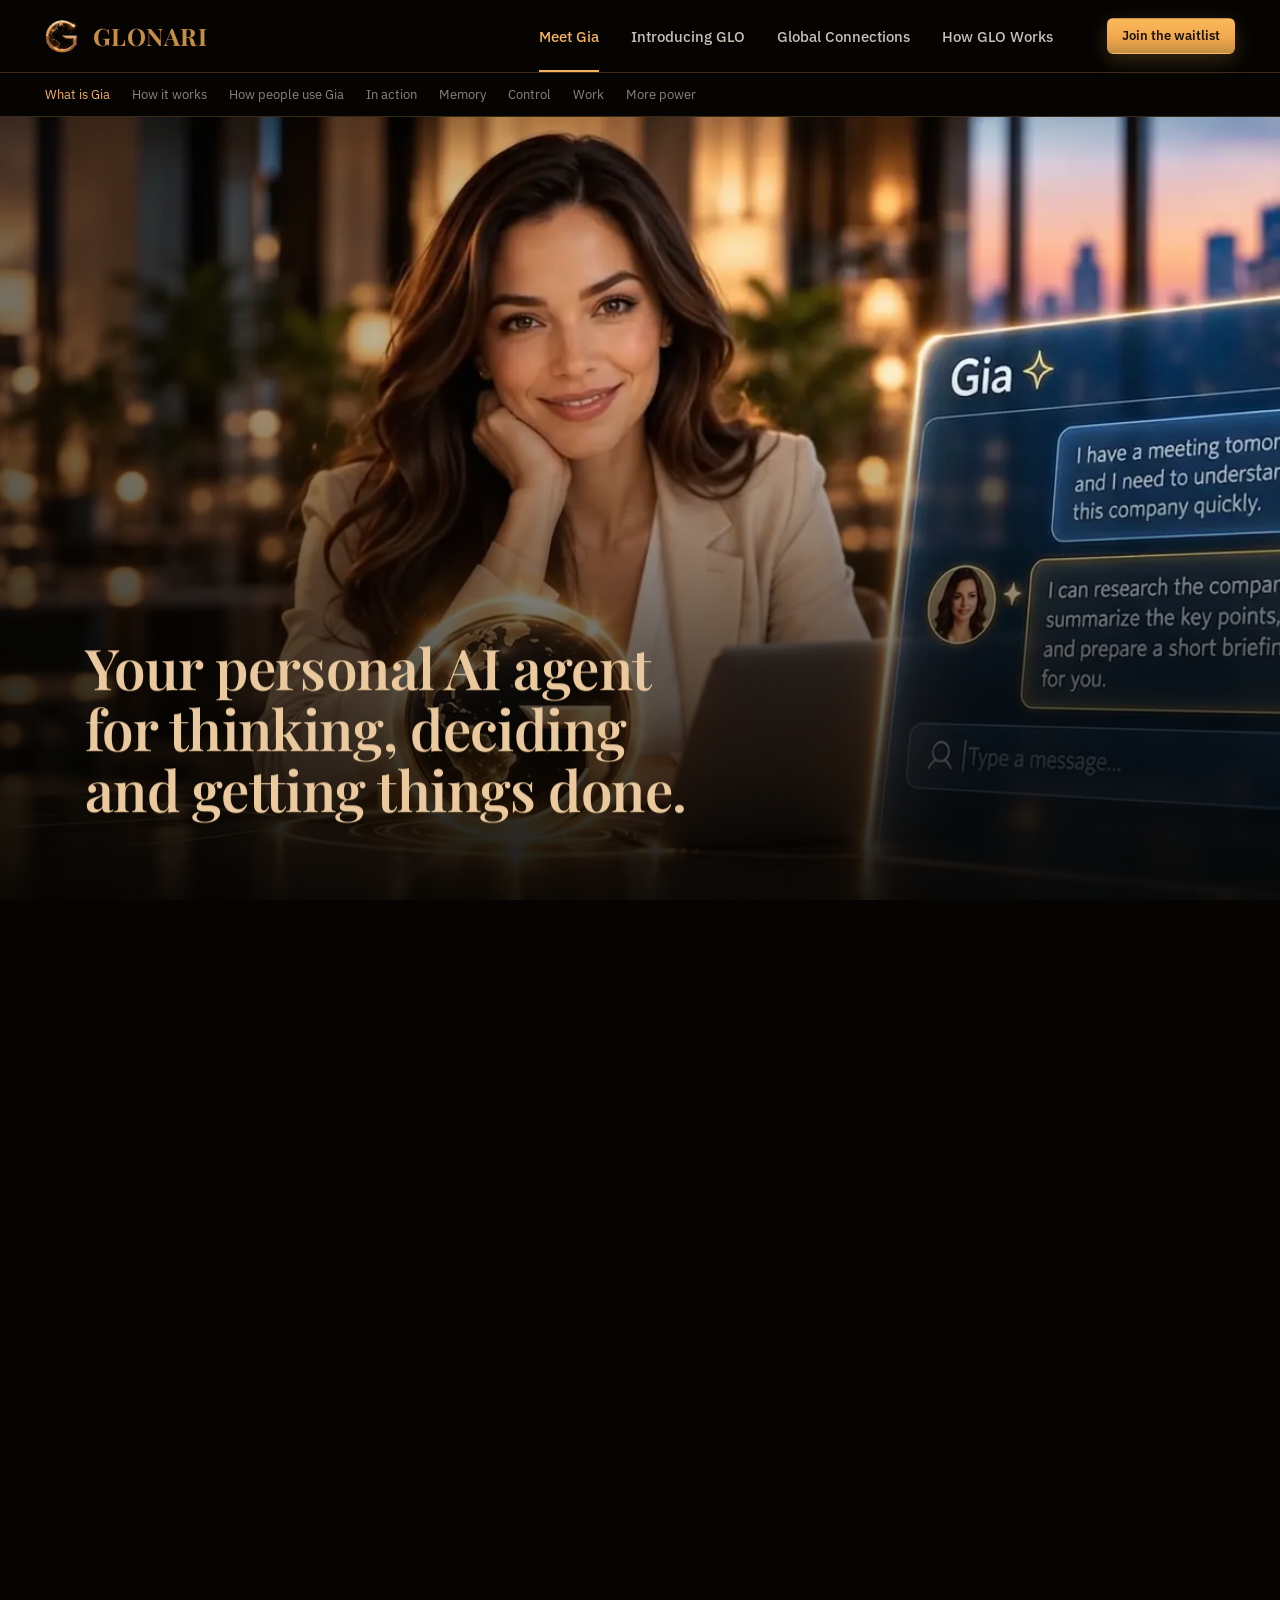
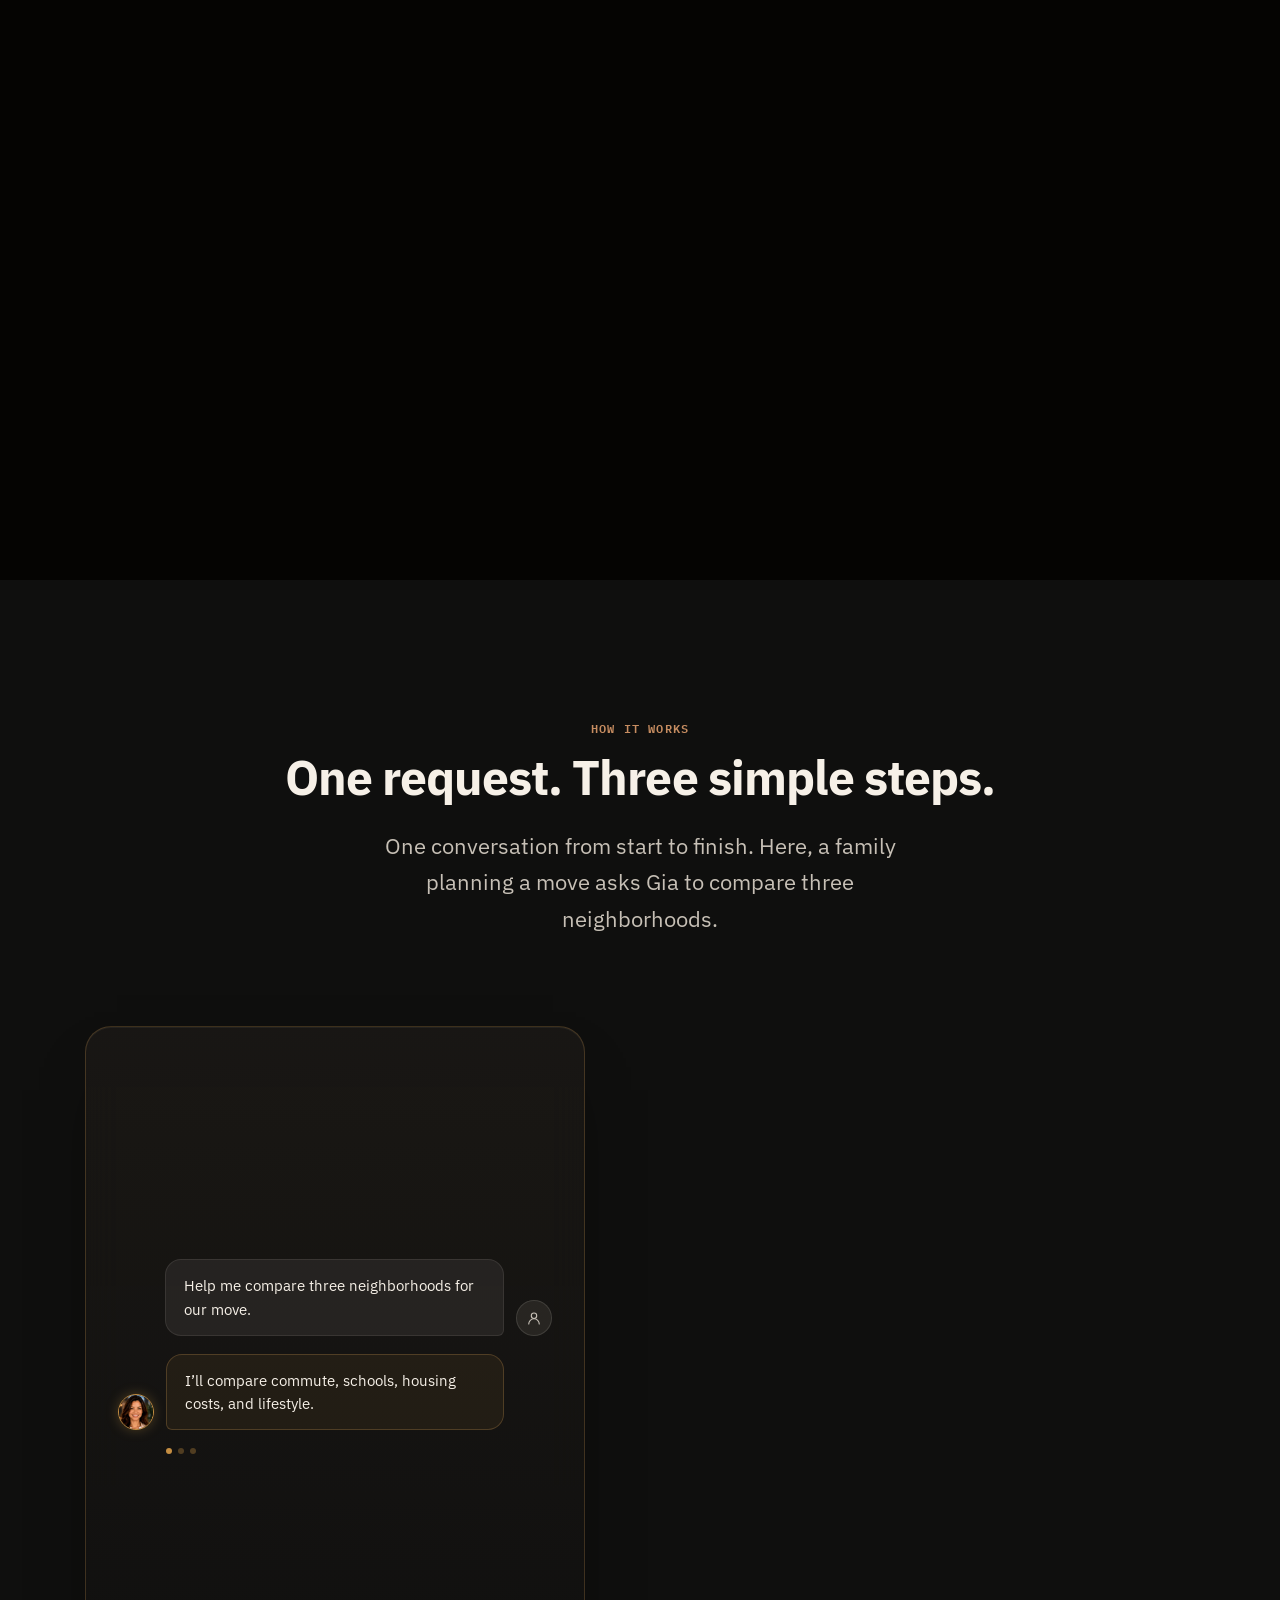
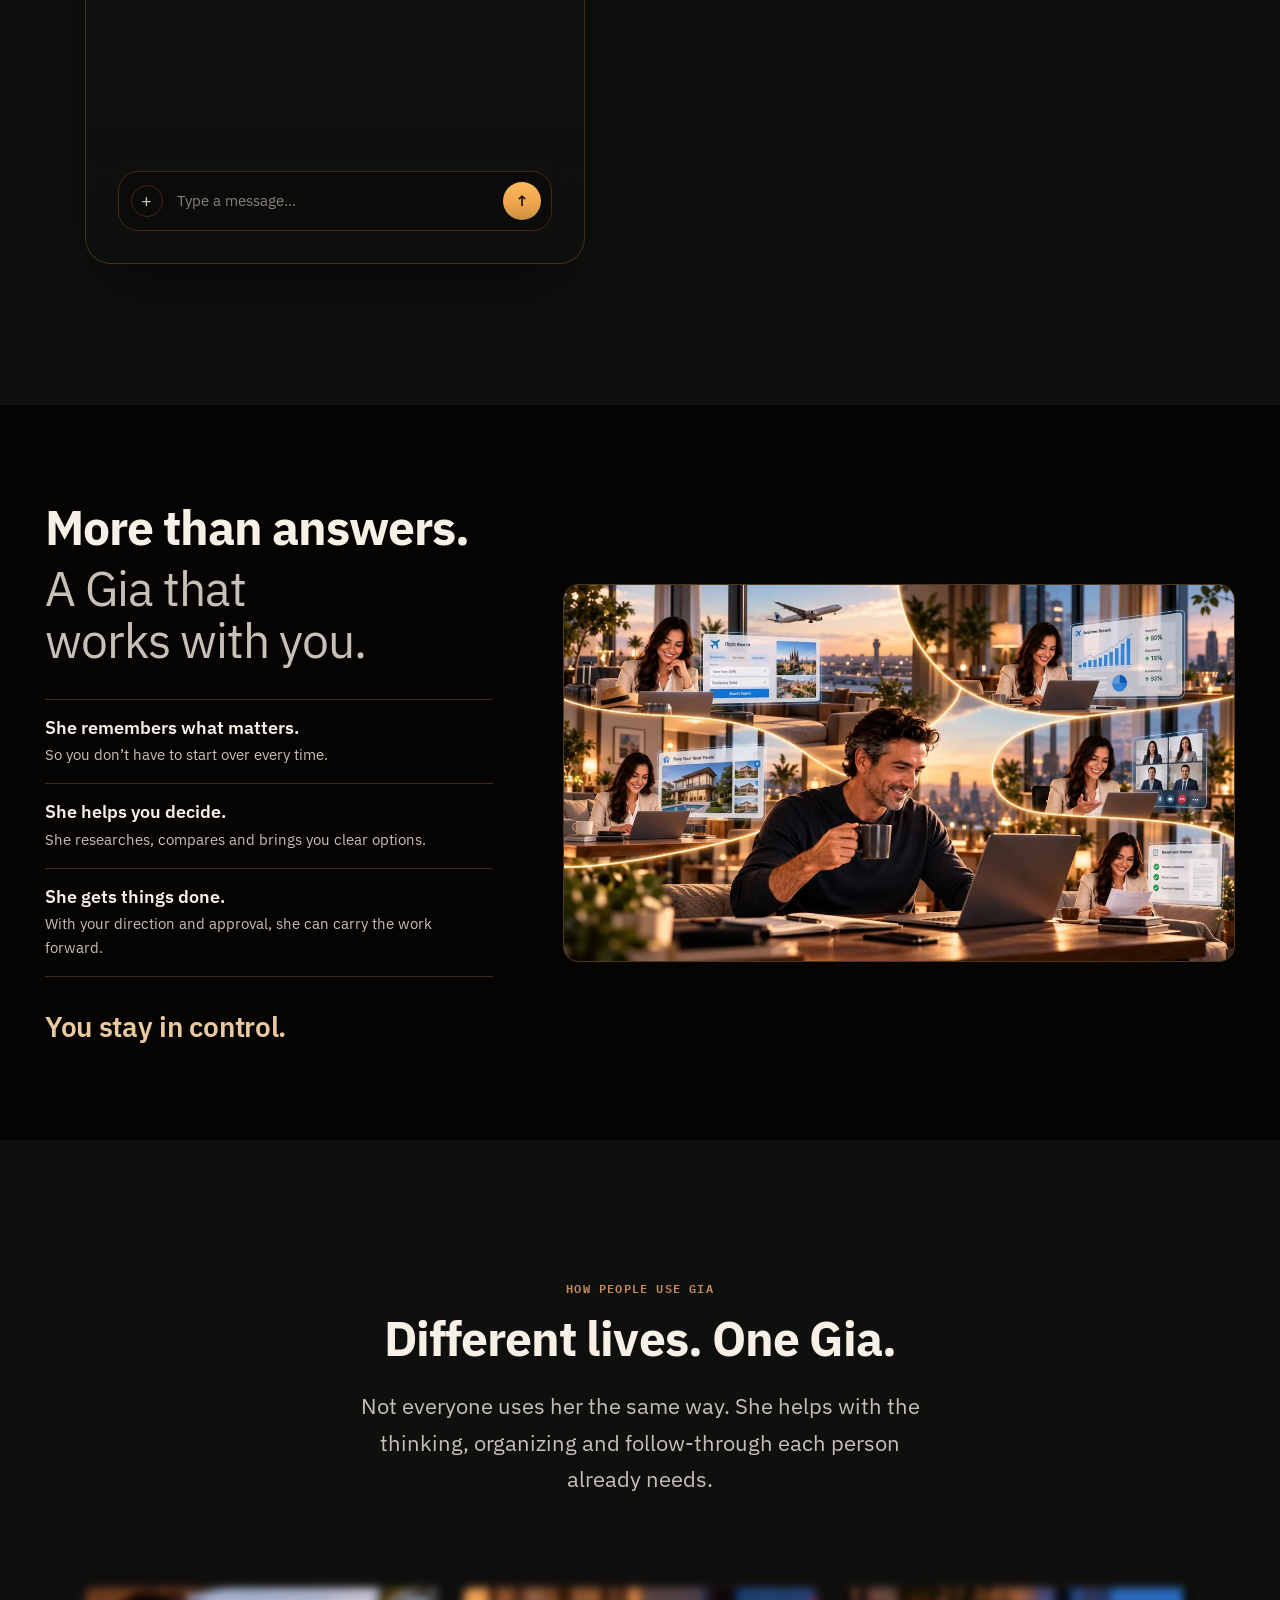
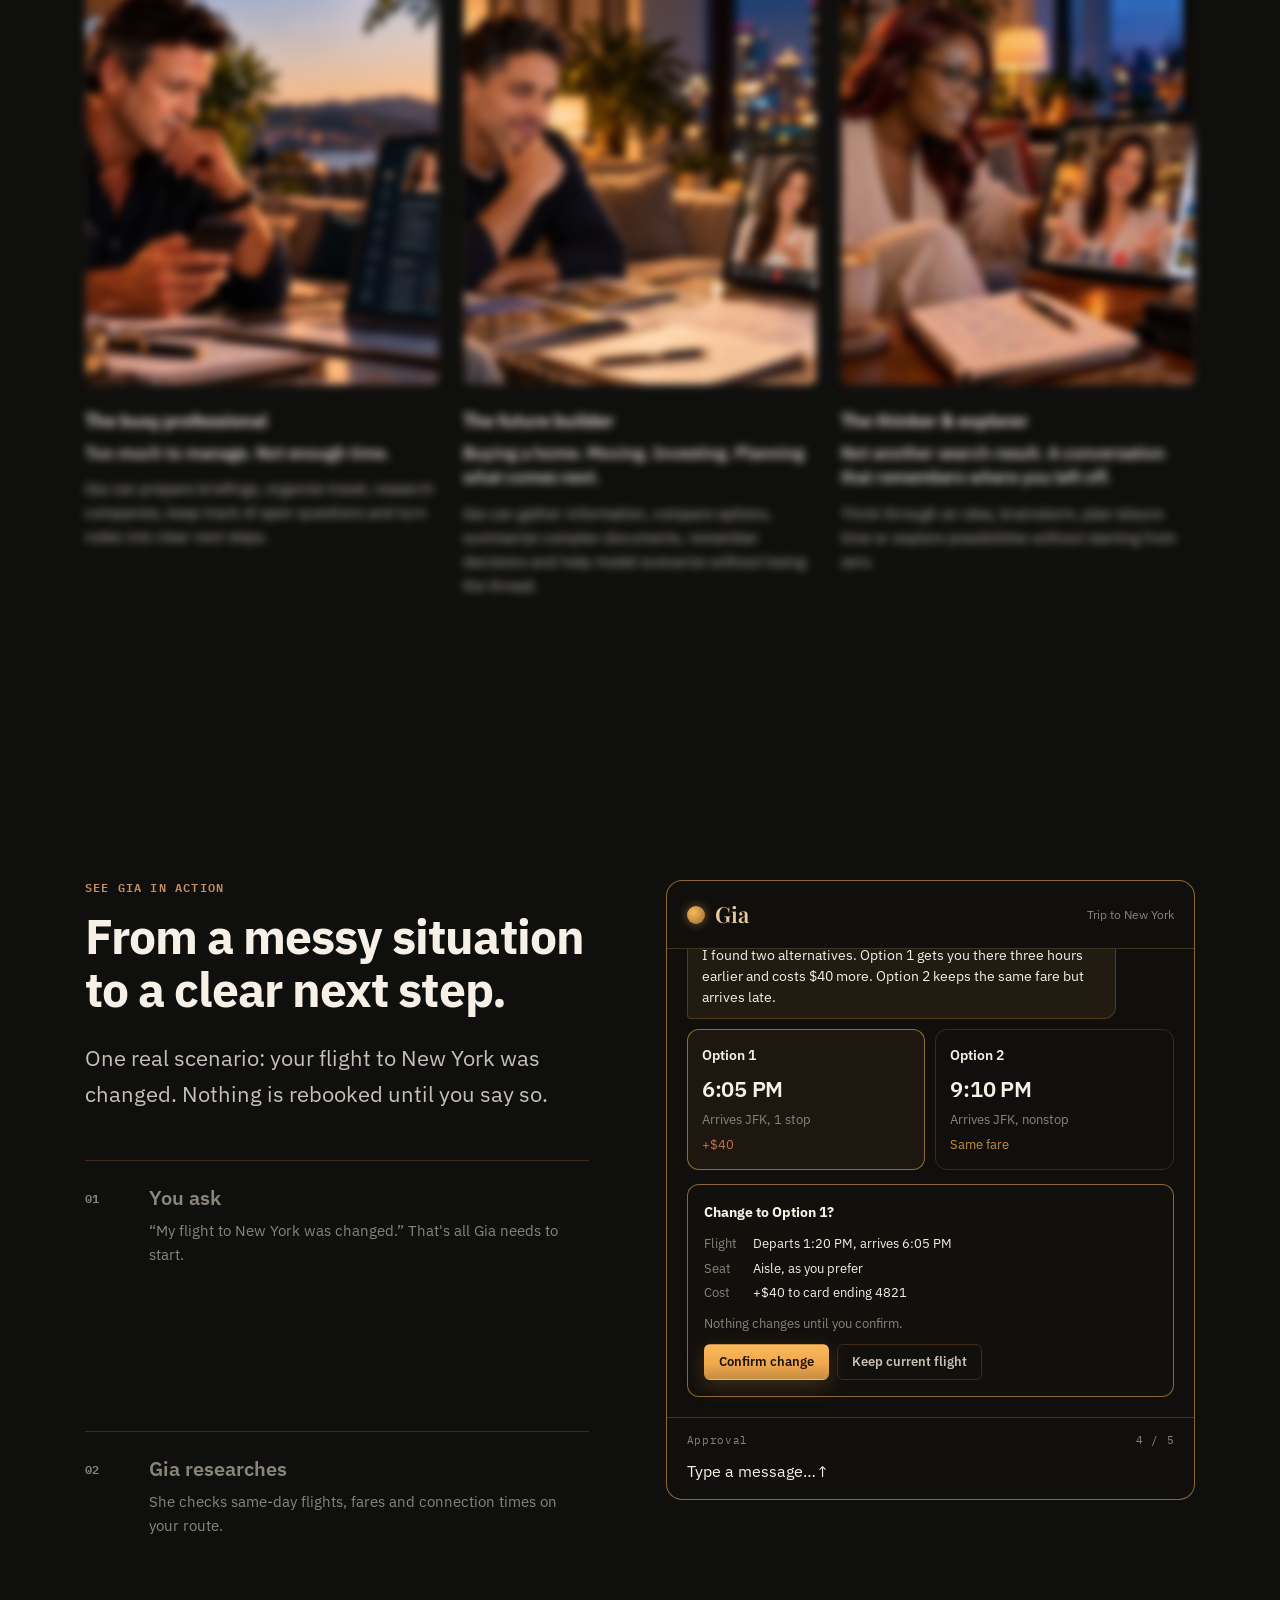
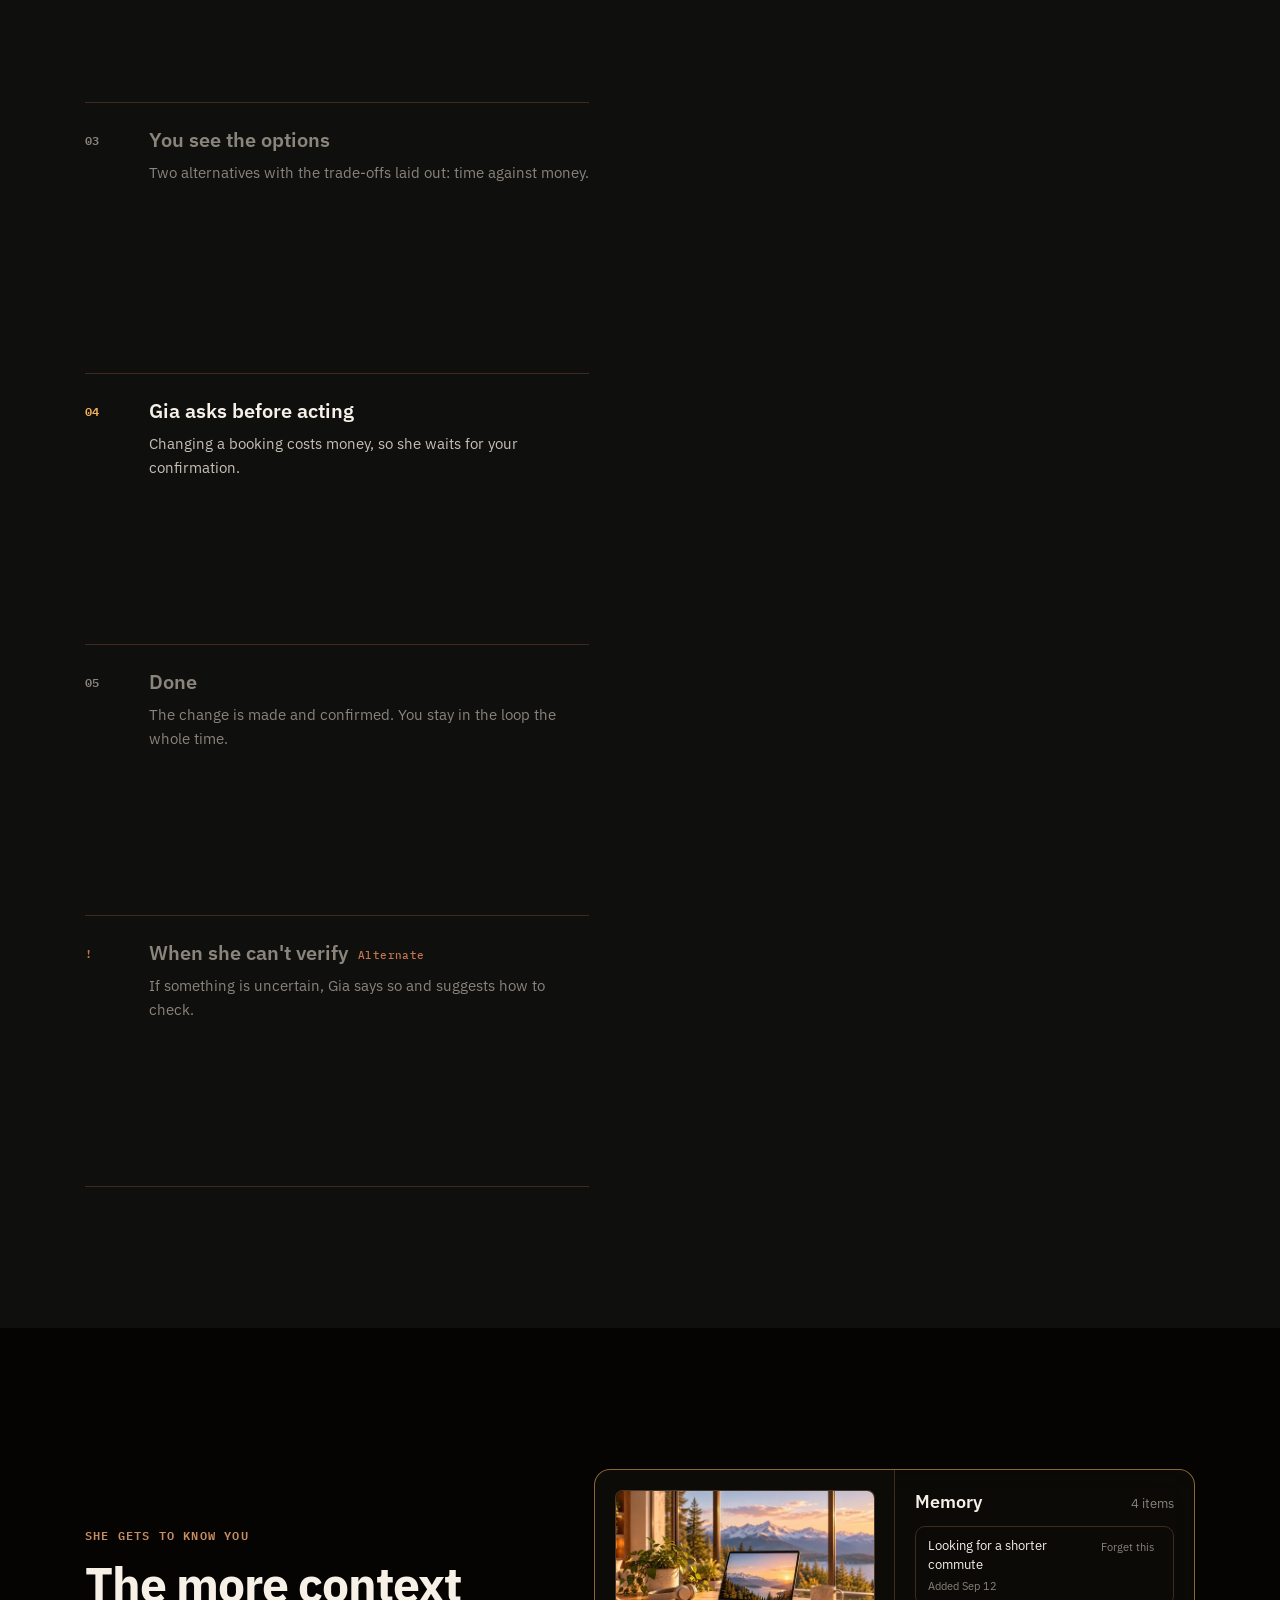
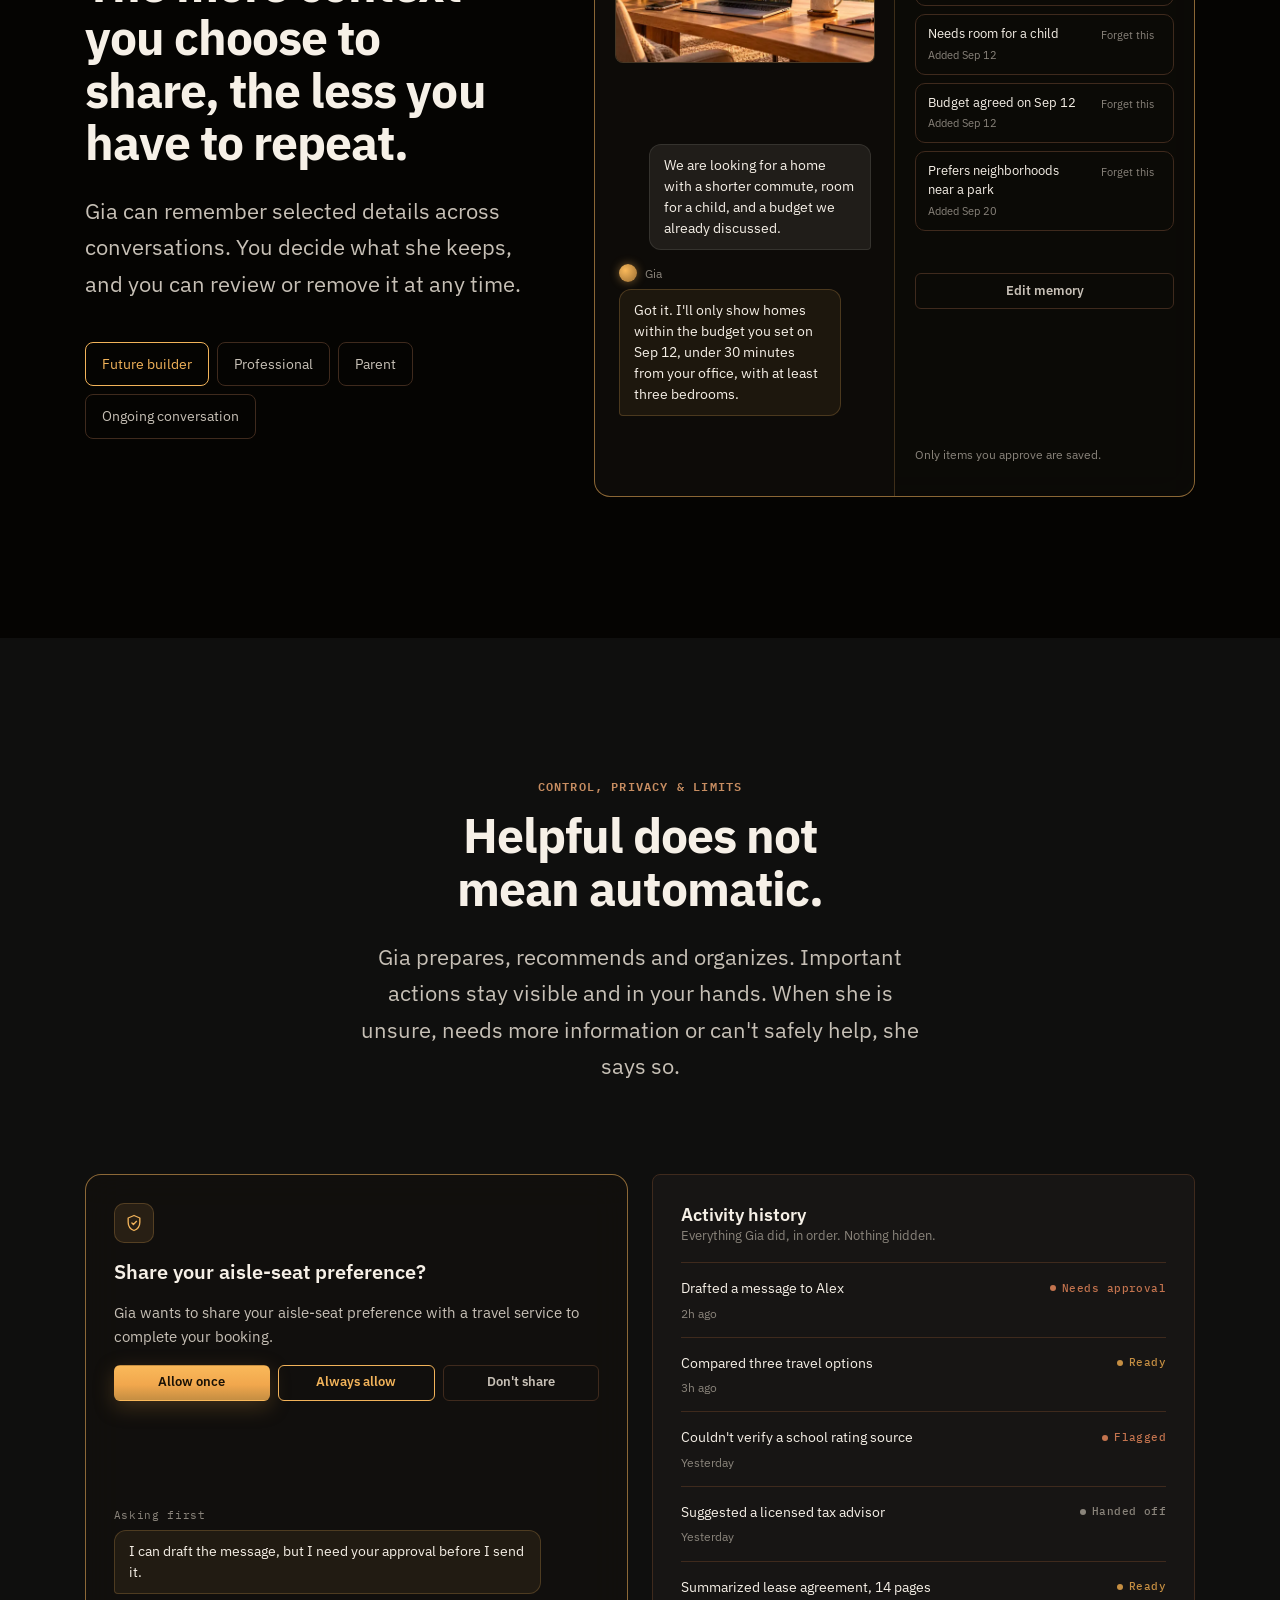
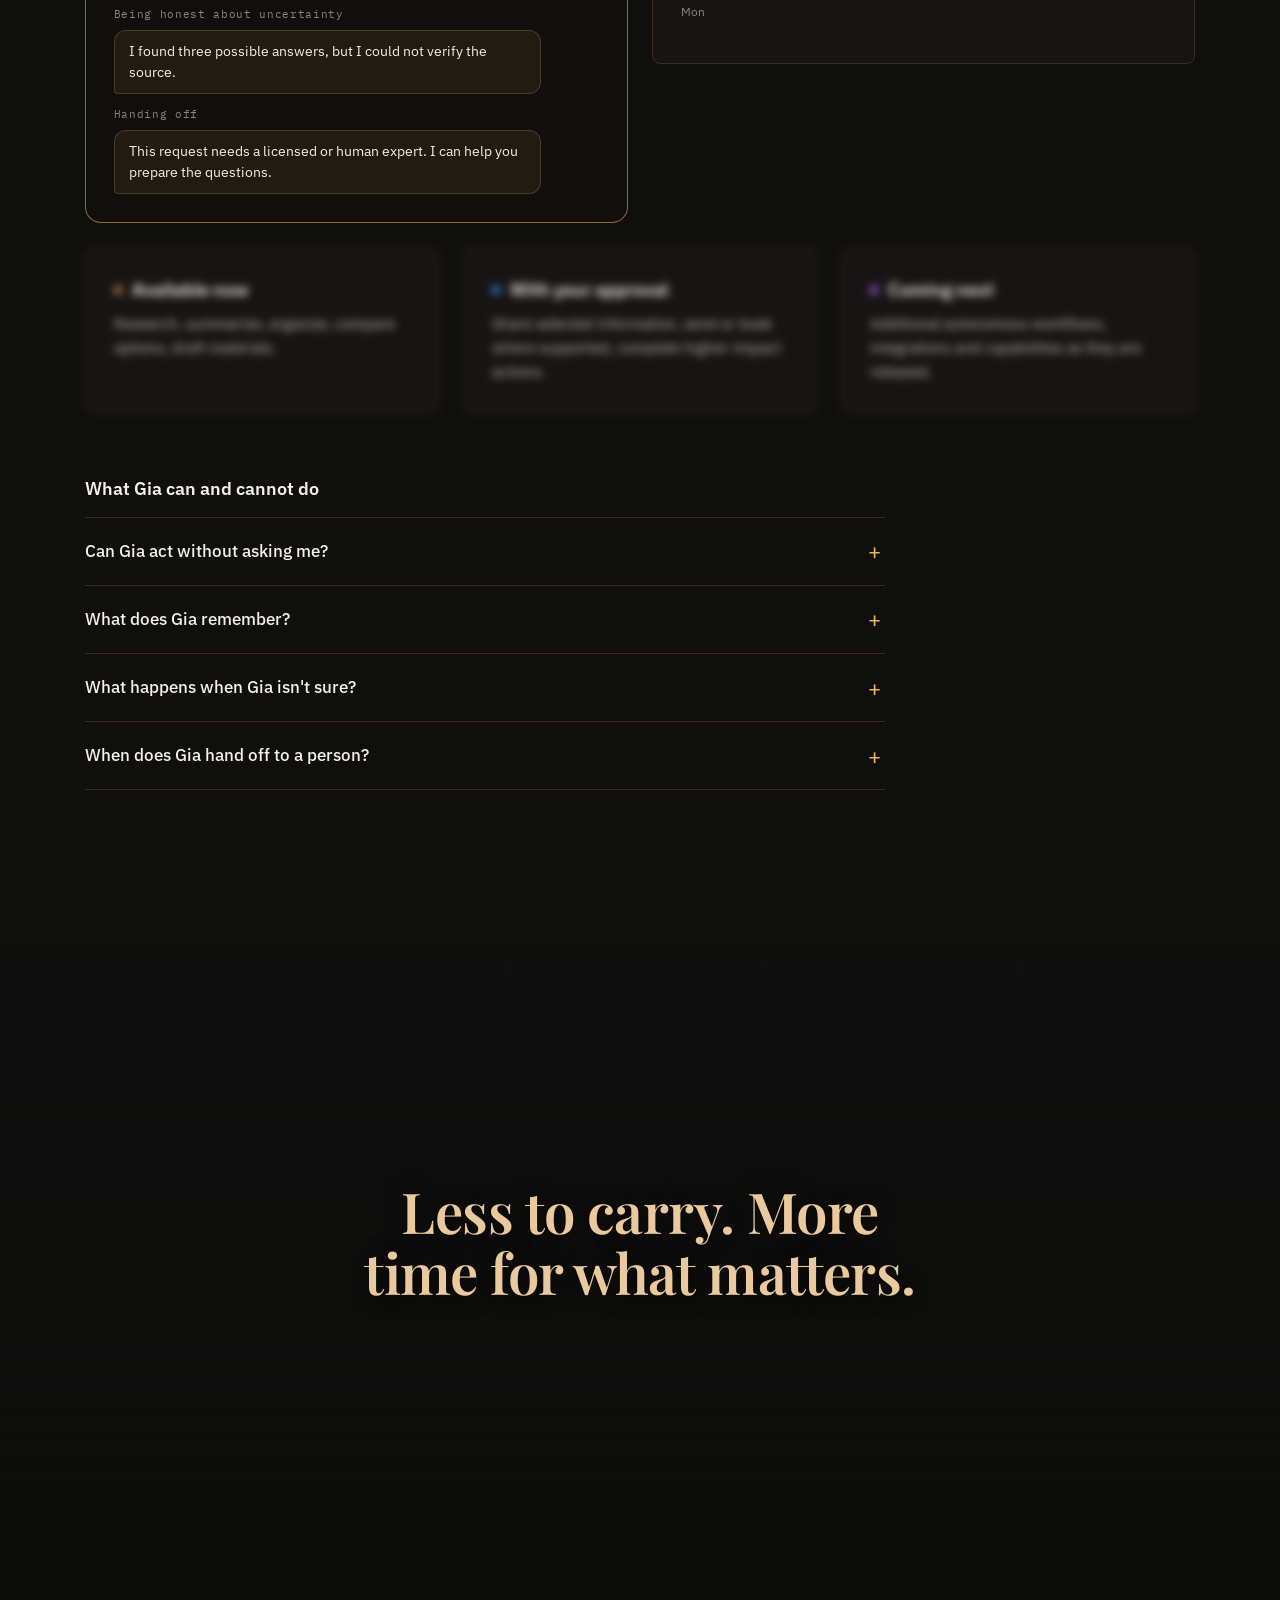
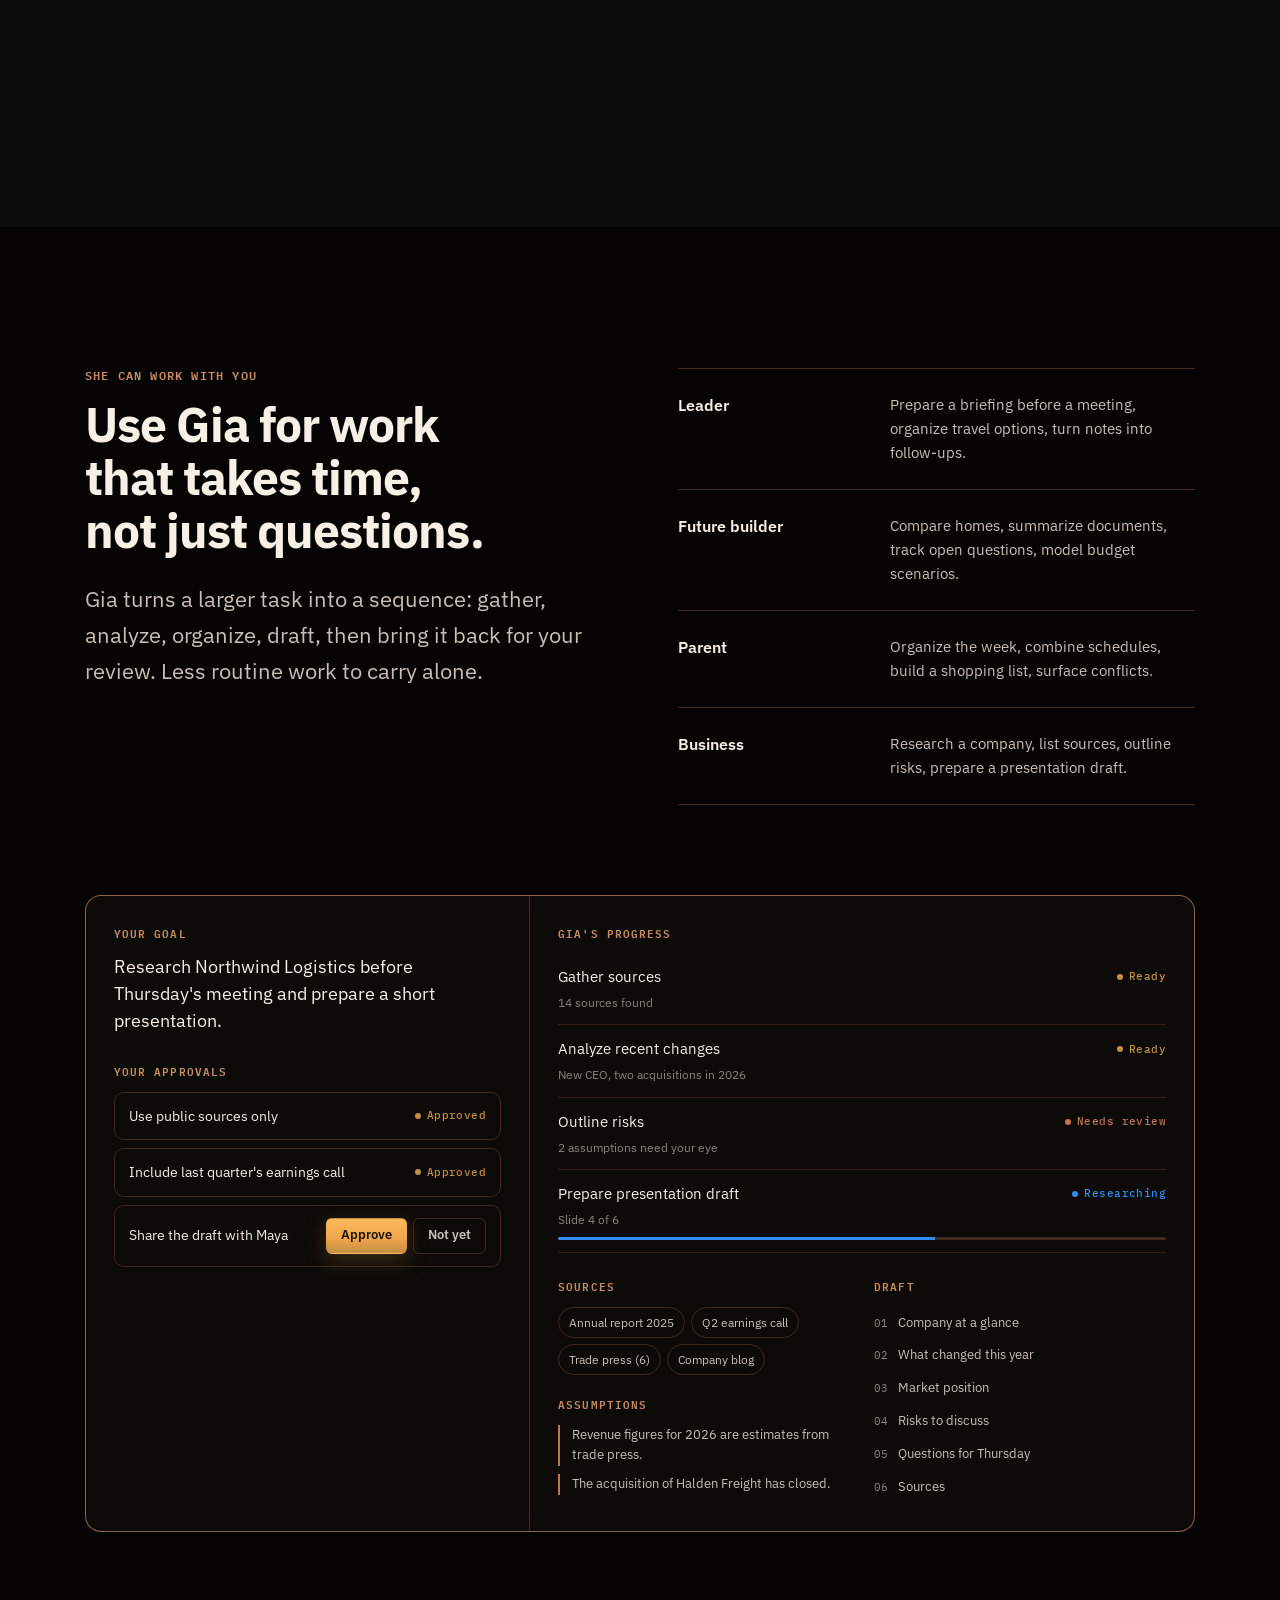
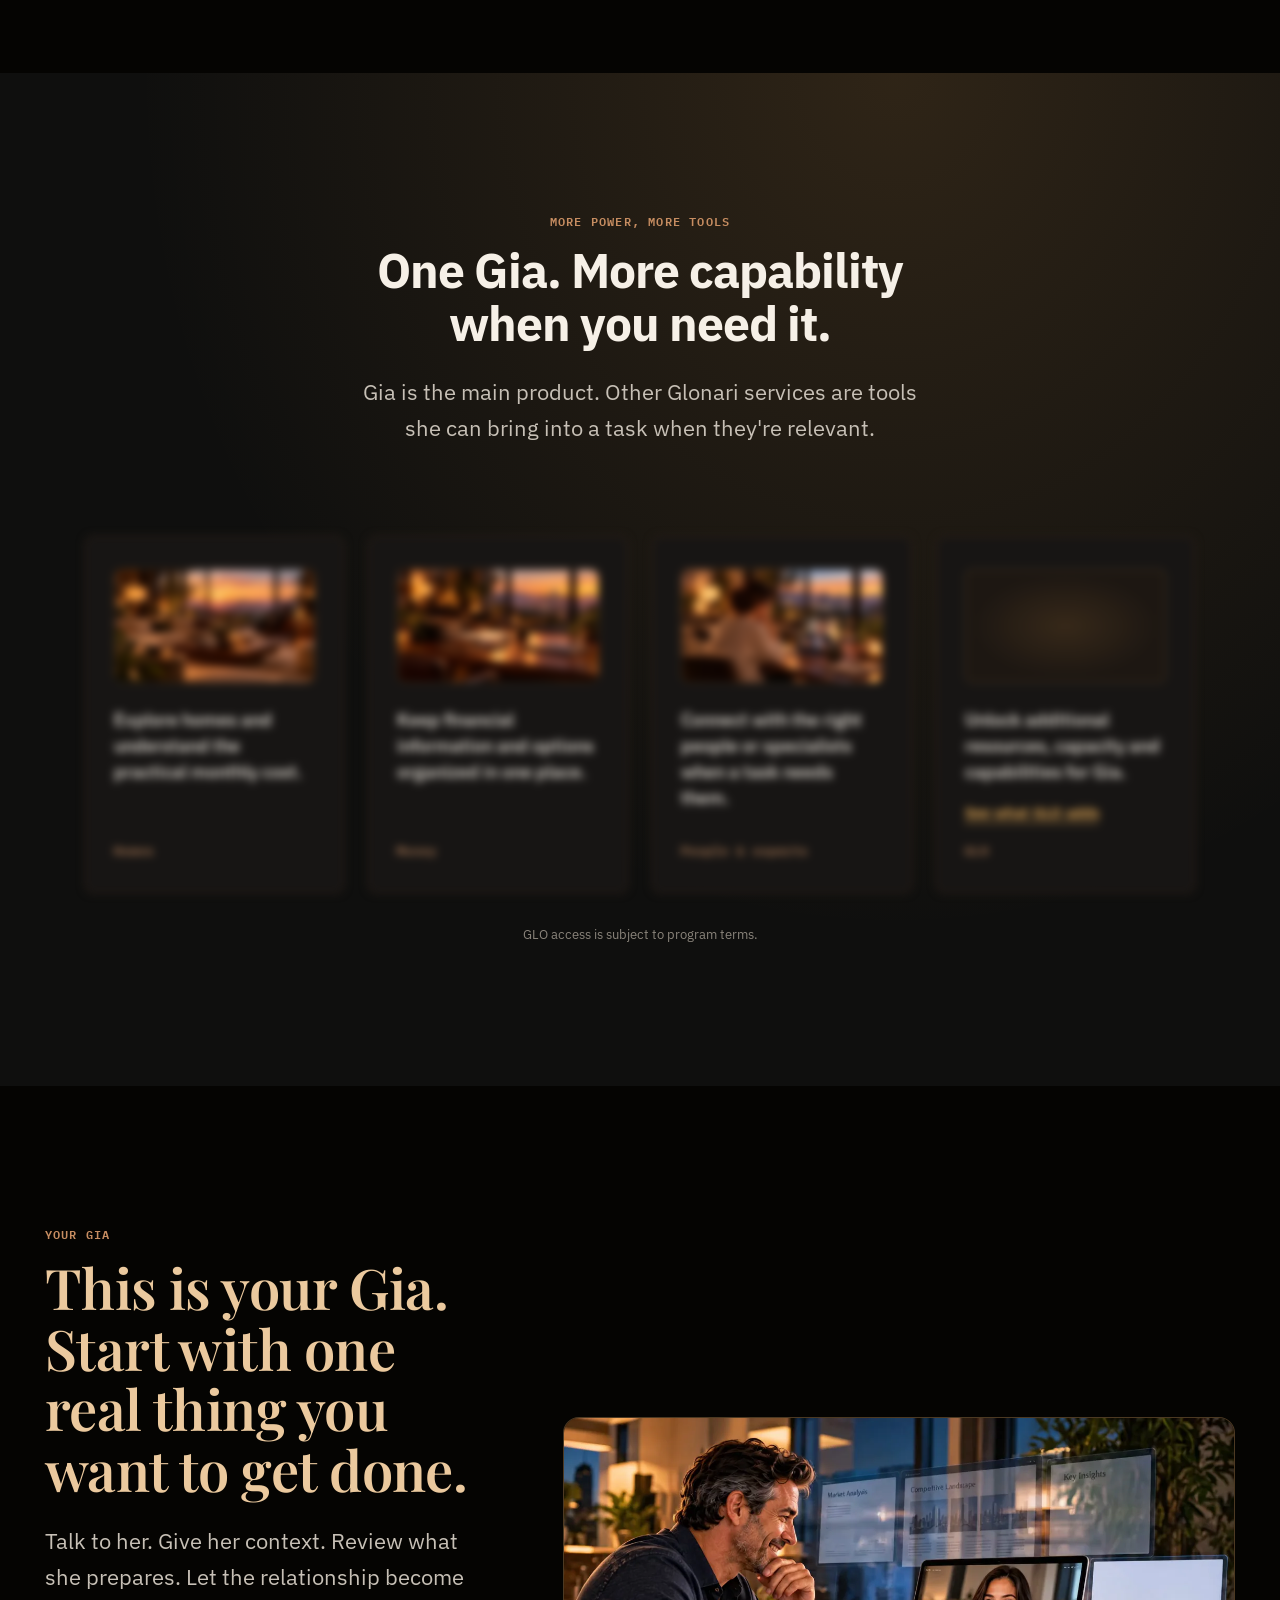
==== commit 9c617b00: "cards" ====
--- a/index.html
+++ b/index.html
@@ -241,33 +241,57 @@
 
     <div class="personas gap-major" data-stagger>
       <figure class="persona">
-        <div class="media-frame__box persona__frame" data-parallax>
-          <img class="persona__img" src="assets/images/busy-professional.webp" width="1200" height="675" loading="lazy" decoding="async" style="object-position: 38% 50%" alt="A man at an outdoor table at sunset checks his phone, with Gia's executive summary open on his laptop">
-        </div>
+        <button type="button" class="media-frame__box persona__frame" style="--fx: 38%; --fy: 50%">
+          <img class="persona__photo" src="assets/images/busy-professional.webp" width="1200" height="675" loading="lazy" decoding="async" alt="A man at an outdoor table at sunset checks his phone, with Gia's executive summary open on his laptop">
+          <picture class="persona__screen" aria-hidden="true">
+            <source type="image/webp" srcset="assets/images/ui-pulse-800.webp 800w, assets/images/ui-pulse-1600.webp 1600w" sizes="(min-width: 1101px) 704px, (min-width: 861px) 31vw, 82vw">
+            <img src="assets/images/ui-pulse-800.jpg" srcset="assets/images/ui-pulse-800.jpg 800w, assets/images/ui-pulse-1600.jpg 1600w" sizes="(min-width: 1101px) 704px, (min-width: 861px) 31vw, 82vw" width="1600" height="902" loading="lazy" decoding="async" alt="Gia's daily briefing on the Glonari Pulse dashboard">
+          </picture>
+          <span class="persona__note" aria-hidden="true">Interface preview. Figures are illustrative.</span>
+          <span class="persona__hint"><svg width="14" height="14" viewBox="0 0 24 24" fill="none" stroke="currentColor" stroke-width="1.5" stroke-linecap="round" stroke-linejoin="round" aria-hidden="true"><rect x="3" y="4" width="18" height="12" rx="2"/><path d="M8 20h8M12 16v4"/></svg><span class="persona__hint-photo">See Gia's screen</span><span class="persona__hint-screen">Back to photo</span></span>
+        </button>
         <figcaption class="persona__body">
           <h3 class="h4">The busy professional</h3>
-          <p class="persona__tag">Too much to manage. Not enough time.</p>
-          <p class="small">Gia can prepare briefings, organize travel, research companies, keep track of open questions and turn notes into clear next steps.</p>
+          <div class="persona__more">
+            <p class="persona__tag">Too much to manage. Not enough time.</p>
+            <p class="small">Gia can prepare briefings, organize travel, research companies, keep track of open questions and turn notes into clear next steps.</p>
+          </div>
         </figcaption>
       </figure>
       <figure class="persona">
-        <div class="media-frame__box persona__frame" data-parallax>
-          <img class="persona__img" src="assets/images/couple-comparing-homes.webp" width="1200" height="675" loading="lazy" decoding="async" style="object-position: 55% 50%" alt="A couple at home in the evening compares house listings with Gia on a tablet, brochures and a floor plan on the table">
-        </div>
+        <button type="button" class="media-frame__box persona__frame" style="--fx: 55%; --fy: 50%">
+          <img class="persona__photo" src="assets/images/couple-comparing-homes.webp" width="1200" height="675" loading="lazy" decoding="async" alt="A couple at home in the evening compares house listings with Gia on a tablet, brochures and a floor plan on the table">
+          <picture class="persona__screen" aria-hidden="true">
+            <source type="image/webp" srcset="assets/images/ui-home-800.webp 800w, assets/images/ui-home-1600.webp 1600w" sizes="(min-width: 1101px) 704px, (min-width: 861px) 31vw, 82vw">
+            <img src="assets/images/ui-home-800.jpg" srcset="assets/images/ui-home-800.jpg 800w, assets/images/ui-home-1600.jpg 1600w" sizes="(min-width: 1101px) 704px, (min-width: 861px) 31vw, 82vw" width="1600" height="904" loading="lazy" decoding="async" alt="The Glonari Home screen in Glonari Pulse, with Gia's home overview">
+          </picture>
+          <span class="persona__note" aria-hidden="true">Interface preview. Figures are illustrative.</span>
+          <span class="persona__hint"><svg width="14" height="14" viewBox="0 0 24 24" fill="none" stroke="currentColor" stroke-width="1.5" stroke-linecap="round" stroke-linejoin="round" aria-hidden="true"><rect x="3" y="4" width="18" height="12" rx="2"/><path d="M8 20h8M12 16v4"/></svg><span class="persona__hint-photo">See Gia's screen</span><span class="persona__hint-screen">Back to photo</span></span>
+        </button>
         <figcaption class="persona__body">
           <h3 class="h4">The future builder</h3>
-          <p class="persona__tag">Buying a home. Moving. Investing. Planning what comes next.</p>
-          <p class="small">Gia can gather information, compare options, summarize complex documents, remember decisions and help model scenarios without losing the thread.</p>
+          <div class="persona__more">
+            <p class="persona__tag">Buying a home. Moving. Investing. Planning what comes next.</p>
+            <p class="small">Gia can gather information, compare options, summarize complex documents, remember decisions and help model scenarios without losing the thread.</p>
+          </div>
         </figcaption>
       </figure>
       <figure class="persona">
-        <div class="media-frame__box persona__frame" data-parallax>
-          <img class="persona__img" src="assets/images/quiet-moment.webp" width="1200" height="900" loading="lazy" decoding="async" style="object-position: 50% 45%" alt="A woman relaxing on her sofa talks with Gia on a tablet about ideas from her notebook">
-        </div>
+        <button type="button" class="media-frame__box persona__frame" style="--fx: 50%; --fy: 45%">
+          <img class="persona__photo" src="assets/images/quiet-moment.webp" width="1200" height="900" loading="lazy" decoding="async" alt="A woman relaxing on her sofa talks with Gia on a tablet about ideas from her notebook">
+          <picture class="persona__screen" aria-hidden="true">
+            <source type="image/webp" srcset="assets/images/ui-connect-800.webp 800w, assets/images/ui-connect-1600.webp 1600w" sizes="(min-width: 1101px) 704px, (min-width: 861px) 31vw, 82vw">
+            <img src="assets/images/ui-connect-800.jpg" srcset="assets/images/ui-connect-800.jpg 800w, assets/images/ui-connect-1600.jpg 1600w" sizes="(min-width: 1101px) 704px, (min-width: 861px) 31vw, 82vw" width="1600" height="902" loading="lazy" decoding="async" alt="The Global Connections screen in Glonari Pulse, with offers Gia selected for the member">
+          </picture>
+          <span class="persona__note" aria-hidden="true">Interface preview. Figures are illustrative.</span>
+          <span class="persona__hint"><svg width="14" height="14" viewBox="0 0 24 24" fill="none" stroke="currentColor" stroke-width="1.5" stroke-linecap="round" stroke-linejoin="round" aria-hidden="true"><rect x="3" y="4" width="18" height="12" rx="2"/><path d="M8 20h8M12 16v4"/></svg><span class="persona__hint-photo">See Gia's screen</span><span class="persona__hint-screen">Back to photo</span></span>
+        </button>
         <figcaption class="persona__body">
           <h3 class="h4">The thinker &amp; explorer</h3>
-          <p class="persona__tag">Not another search result. A conversation that remembers where you left off.</p>
-          <p class="small">Think through an idea, brainstorm, plan leisure time or explore possibilities without starting from zero.</p>
+          <div class="persona__more">
+            <p class="persona__tag">Not another search result. A conversation that remembers where you left off.</p>
+            <p class="small">Think through an idea, brainstorm, plan leisure time or explore possibilities without starting from zero.</p>
+          </div>
         </figcaption>
       </figure>
     </div>
--- a/css/pages/meet-gia.css
+++ b/css/pages/meet-gia.css
@@ -190,10 +190,62 @@
 }
 .ph__label { font-family: var(--font-mono); font-size: 11px; line-height: 1.5; color: var(--gp-text-muted); max-width: 32ch; }
 .ph__label b { display: block; font-weight: 600; color: var(--gp-copper); letter-spacing: .08em; margin-bottom: 4px; }
-/* Persona photo frame: a .media-frame__box that clips the photo for [data-parallax]; the img fills it (cover). */
-.persona__frame { --ratio: 3 / 2; border-radius: 8px; border-color: var(--gp-line); }
+/* Persona frame: a button (.media-frame__box, no parallax) holding the person photo and Gia's interface screen,
+   stacked. .is-screen (js/pages/meet-gia.js) fades the screen and its caption in over the photo.
+   --fx / --fy (inline) keep the person in view. Above 1100px: expanding row; at 1100px and below: tap to swap. */
+.persona__frame { --ratio: 16 / 9; display: block; width: 100%; padding: 0; font: inherit; color: inherit; text-align: left; cursor: pointer; border-radius: 8px; border-color: var(--gp-line); }
+.persona__frame > .persona__photo, .persona__frame > .persona__screen { position: absolute; inset: 0; width: 100%; height: 100%; }
+.persona__frame > .persona__photo { object-fit: cover; object-position: var(--fx, 50%) var(--fy, 50%); }
+.persona__frame > .persona__screen { display: block; opacity: 0; }
+.persona__note, .persona__hint {
+  position: absolute; bottom: 12px; display: inline-flex; align-items: center; gap: 6px; padding: 4px 10px;
+  font: 12px/1.4 var(--font-mono); color: var(--gp-text); background: var(--gp-glass); border: 1px solid var(--gp-glass-border);
+  border-radius: 999px; -webkit-backdrop-filter: blur(8px); backdrop-filter: blur(8px);
+}
+.persona__note { left: 12px; max-width: calc(100% - 24px); opacity: 0; visibility: hidden; }
+.persona__hint { right: 12px; }
+.persona__hint-screen, .is-screen .persona__hint-photo { display: none; }
+.is-screen .persona__hint-screen { display: inline; }
+.is-screen .persona__screen, .is-screen .persona__note { opacity: 1; visibility: visible; }
 .persona__body { padding-top: 24px; }
 .persona__tag { font-size: 17px; font-weight: 500; color: var(--gp-text); margin: 8px 0 12px; line-height: 1.45; }
+.personas__sizer { display: none; }
+@media (prefers-reduced-motion: no-preference) {
+  .persona__screen, .persona__note { transition: opacity .4s var(--ease), visibility .4s; }
+}
+
+/* Above 1100px: one row; the open card (.is-open) takes 2/3 of the row, the others 1/6 each. The frame height is the
+   open card's width at 16:9, so the row never changes height. Both images are always the open card's size and are
+   only revealed (never scaled) as the card's width changes. Tag and body keep at least the equal-width measure and
+   fade out in the narrow cards; --people-text-h (measured by the script) reserves the tallest text block. */
+@media (min-width: 1101px) {
+  .personas { display: flex; align-items: flex-start; container-type: inline-size; }
+  .persona { flex: 1 1 0; }
+  .persona.is-open { flex-grow: 4; }
+  .persona__frame { aspect-ratio: auto; height: calc((100cqw - 48px) * 3 / 8); }
+  .persona__frame > .persona__photo, .persona__frame > .persona__screen {
+    inset: 0 auto auto var(--fx, 50%); width: calc((100cqw - 48px) * 2 / 3 - 2px); transform: translateX(calc(var(--fx, 50%) * -1));
+  }
+  .persona__hint { position: absolute; width: 1px; height: 1px; padding: 0; border: 0; overflow: hidden; clip: rect(0 0 0 0); white-space: nowrap; }
+  .persona__body { min-height: var(--people-text-h, auto); overflow: hidden; }
+  .persona__more { width: max(100%, calc((100cqw - 48px) / 3)); }
+  .personas.has-open .persona:not(.is-open) .persona__more { opacity: 0; }
+  .personas__sizer { display: block; position: fixed; left: 0; top: 0; visibility: hidden; pointer-events: none; }
+  .personas__sizer .persona__more { width: auto; }
+}
+@media (min-width: 1101px) and (prefers-reduced-motion: no-preference) {
+  .persona { transition: flex-grow .5s var(--ease); }
+  /* keeps the shared staggered entry ([data-stagger]) alongside the width animation */
+  .personas.stagger-on.is-in > .persona {
+    transition: flex-grow .5s var(--ease) 0s, opacity .7s var(--ease) calc(var(--stagger-i, 0) * 120ms),
+      transform .7s var(--ease) calc(var(--stagger-i, 0) * 120ms), filter .7s var(--ease) calc(var(--stagger-i, 0) * 120ms);
+  }
+  .persona__more { transition: opacity .3s var(--ease); }
+}
+
+@media (max-width: 1100px) {
+  .persona__note { top: 12px; bottom: auto; }
+}
 @media (max-width: 860px) {
   .personas { display: flex; overflow-x: auto; scroll-snap-type: x mandatory; gap: 16px; margin-inline: calc(var(--page-pad) * -1); padding-inline: var(--page-pad); scroll-padding-inline: var(--page-pad); padding-bottom: 8px; scrollbar-width: none; }
   .personas::-webkit-scrollbar { display: none; }
